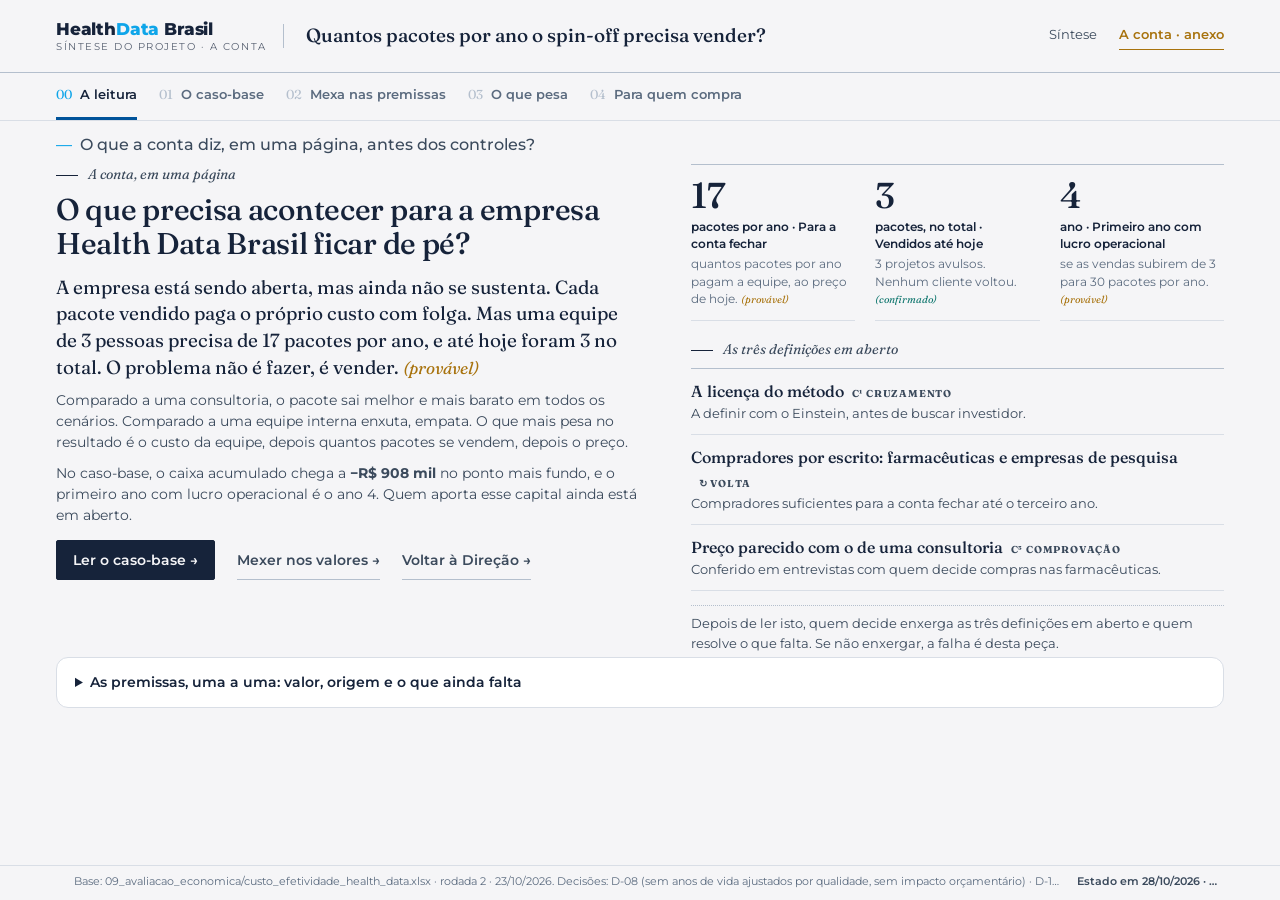
==== caso-economico/index.html @ 6c551632 "Publicação 12: Ajustes de celular Conferência de responsividade depois da publicação 11: em celular," ====
<!doctype html>
<html lang="pt-BR">
<head>
<meta charset="utf-8">
<meta name="viewport" content="width=device-width, initial-scale=1">
<meta name="robots" content="noindex">
<title>Caso Econômico · Health Data Brasil</title>
<meta name="description" content="Passo 3 da síntese do Health Data Brasil: quantos pacotes por ano o spin-off precisa vender? Controles de equipe, volume, preço, licença e taxa recalculam o resultado em 5 anos.">
<link rel="preconnect" href="https://fonts.googleapis.com">
<link rel="preconnect" href="https://fonts.gstatic.com" crossorigin>
<link href="https://fonts.googleapis.com/css2?family=Fraunces:opsz,wght@9..144,400;9..144,500;9..144,600&family=Montserrat:wght@400;500;600;700&display=swap" rel="stylesheet">
<style>
/* Painel do caso econômico do HDB. Identidade do deck do HDB: papel claro, tinta navy, azul, ouro para dinheiro, vermelho de risco.
   Diferente do painel do hernia, este recalcula o modelo em JavaScript (aba 02). As fórmulas espelham a aba Cenarios do livro. */
:root{
  --papel:#f5f5f7; --papel-2:#e9ecf1; --papel-3:#dde6f0; --tinta:#16233a; --azul:#00539a; --brand-dark:#003d73; --ceu:#0ea5e9; --ouro:#a8730e; --ouro-claro:#f6ebcf;
  --risco:#b91c1c; --risco-claro:#f8dedb; --ok:#0f766e; --ok-claro:#d9efec; --ambar:#e0a526; --ambar-claro:#fbf0d5;
  --filete:#d9dee6; --filete-forte:#b4bfcd; --cinza:#5b6b7f; --cinza-escuro:#3b4a5c; --texto:#16233a; --branco:#ffffff;
  --font:"Montserrat","Segoe UI",system-ui,sans-serif; --serif:"Fraunces",Georgia,"Times New Roman",serif;
}
@media (prefers-color-scheme:dark){:root:not([data-theme="light"]){
  --papel:#0F1826; --papel-2:#172338; --papel-3:#1F2E48; --tinta:#DCE8F7; --azul:#6FB1FF; --ouro:#E0B04A; --ouro-claro:#3A3018;
  --risco:#F08A7E; --risco-claro:#3A1F1C; --ok:#7CCFB6; --ok-claro:#1A3330; --ambar:#F0C050; --ambar-claro:#3A3018;
  --filete:#2A3A52; --filete-forte:#3F5572; --cinza:#9DB0C9; --cinza-escuro:#C6D3E3; --texto:#ECF1F8; --branco:#172338; color-scheme:dark}}
:root[data-theme="dark"]{
  --papel:#0F1826; --papel-2:#172338; --papel-3:#1F2E48; --tinta:#DCE8F7; --azul:#6FB1FF; --ouro:#E0B04A; --ouro-claro:#3A3018;
  --risco:#F08A7E; --risco-claro:#3A1F1C; --ok:#7CCFB6; --ok-claro:#1A3330; --ambar:#F0C050; --ambar-claro:#3A3018;
  --filete:#2A3A52; --filete-forte:#3F5572; --cinza:#9DB0C9; --cinza-escuro:#C6D3E3; --texto:#ECF1F8; --branco:#172338; color-scheme:dark}
*{box-sizing:border-box}
body{margin:0;font-family:var(--font);background:var(--papel);color:var(--texto);line-height:1.5;font-size:14px;-webkit-font-smoothing:antialiased}
a{color:var(--azul)}
header{background:var(--papel);color:var(--tinta);border-bottom:1px solid var(--filete-forte)}
.wordmark{display:flex;flex-direction:column;text-decoration:none;color:var(--tinta);flex-shrink:0;line-height:1.1}
.wm-nome{font-weight:800;font-size:17px;letter-spacing:-.01em}
.wm-nome span{color:#0ea5e9}
.wm-sub{font-size:9.5px;letter-spacing:.16em;text-transform:uppercase;opacity:.7;margin-top:3px}
.wrap{max-width:1200px;margin:0 auto;padding:0 16px}
header .wrap{display:flex;align-items:center;gap:16px;min-height:72px;padding-block:12px}
nav.trilha{margin-left:auto;background:none;border:0;display:flex;gap:6px;font-size:12.5px;white-space:nowrap}
.trilha a,.trilha span{padding:4px 0;margin-left:16px;border-bottom:1px solid transparent;color:var(--cinza-escuro);text-decoration:none}
.trilha a:hover{color:var(--tinta);border-bottom-color:var(--filete-forte)}
.trilha span{color:var(--ouro);font-weight:600;border-bottom-color:var(--ouro)}
@media (max-width:640px){nav.trilha{display:none}header .wrap{flex-wrap:wrap;gap:8px 14px;padding-block:10px}header h1{flex:1 1 100%;border-left:0;padding-left:0;font-size:16px}.cv-header{margin-left:auto}}
header h1{font-family:var(--serif);font-size:19px;font-weight:500;margin:0;line-height:1.25;border-left:1px solid var(--filete-forte);padding-left:22px}
.cv-header{flex-shrink:0}.cv-header svg{height:44px;width:auto;display:block}
nav{border-bottom:1px solid var(--filete);background:var(--papel)}
nav .wrap{display:flex;gap:22px;overflow-x:auto}
.aba{background:none;border:0;border-bottom:3px solid transparent;color:var(--cinza);padding:12px 0;cursor:pointer;display:flex;gap:8px;align-items:baseline;white-space:nowrap;font:inherit}
.aba .n{font-family:var(--serif);font-size:13px;color:var(--filete-forte)}
.aba .t{font-size:13px;font-weight:600}
.aba.on{color:var(--tinta);border-bottom-color:var(--azul)}
.aba.on .n{color:var(--ceu)}
.aba:focus-visible{outline:2px solid var(--azul);outline-offset:2px}
main .wrap{padding-block:20px 36px;display:grid;gap:18px}
.vista{display:grid;gap:14px}
.vista[hidden]{display:none}
.pergunta{font-family:var(--font);font-weight:500;font-size:15.5px;color:var(--cinza-escuro);margin:0}
.pergunta::before{content:"—";color:var(--ceu);margin-right:8px}
.aviso{display:none;background:var(--risco-claro);color:var(--risco);border:1px solid var(--risco);border-radius:8px;padding:10px 14px;font-weight:600}
.aviso.on{display:block}
.resultado{background:linear-gradient(120deg,#003d73,#16233a);color:#fff;border-radius:12px;padding:18px 20px;display:grid;grid-template-columns:repeat(3,1fr);gap:16px}
:root[data-theme="dark"] .resultado,:root:not([data-theme="light"]) .resultado{color:#fff}
@media (prefers-color-scheme:dark){:root:not([data-theme="light"]) .resultado{background:#1F2E48}}
@media (max-width:760px){.resultado{grid-template-columns:1fr}}
.resultado .k{font-size:10.5px;letter-spacing:.14em;text-transform:uppercase;opacity:.75}
.resultado .v{font-family:var(--font);font-size:30px;font-weight:800;line-height:1.1;font-variant-numeric:tabular-nums}
.resultado .v.neg{color:#ffb4a8}.resultado .v.pos{color:#7fe0c4}.resultado .v.ouro{color:#f2cb6e}
.resultado .d{font-size:12px;opacity:.85;margin-top:3px}
.faixa{display:grid;grid-template-columns:repeat(auto-fit,minmax(160px,1fr));gap:8px}
.chip{background:var(--branco);border:1px solid var(--filete);border-radius:8px;padding:9px 11px}
.chip .l{font-size:10px;letter-spacing:.12em;text-transform:uppercase;color:var(--cinza);display:flex;flex-direction:column;align-items:flex-start;gap:4px}
.chip .v{font-family:var(--font);font-size:16px;font-weight:700;color:var(--tinta);margin-top:2px;font-variant-numeric:tabular-nums}
.chip .s{font-size:11px;color:var(--cinza)}
.mk{font-size:9.5px;font-weight:700;border-radius:3px;padding:0 5px;letter-spacing:.04em;white-space:nowrap}
.mk.fonte{background:var(--ok-claro);color:var(--ok)}
.mk.dito{background:var(--papel-3);color:var(--tinta)}
.mk.declarado{background:var(--ambar-claro);color:var(--ouro);border:1px dashed var(--ouro)}
.mk.estimativa{background:var(--ouro-claro);color:var(--ouro)}
.mk.aberto{background:var(--papel-3);color:var(--cinza);border:1px dashed var(--filete-forte)}
.bloco{border:1px solid var(--filete);border-radius:12px;background:var(--branco);padding:16px 18px;display:grid;gap:10px;min-width:0;align-content:start}
#g-tornado svg{max-width:760px;display:block}
/* a capa de leitura: a conta em uma página, na gramática de relatório */
.capa{display:grid;grid-template-columns:1.1fr 1fr;gap:28px 48px;align-items:start;padding:8px 0 4px}
.capa h2{font-family:var(--serif);font-size:30px;font-weight:500;line-height:1.15;letter-spacing:-.01em;margin:0 0 12px}
.capa-rot{font-family:var(--serif);font-style:italic;font-size:14px;color:var(--cinza-escuro);margin:0 0 8px}
.capa-rot::before{content:"";display:inline-block;width:22px;height:1px;background:var(--tinta);vertical-align:middle;margin-right:10px}
.capa-resp{font-family:var(--serif);font-size:19px;line-height:1.4;margin:0 0 10px}
.capa-txt{font-size:14px;color:var(--cinza-escuro);max-width:66ch;margin:0 0 10px}
.proc{font-family:var(--serif);font-size:.9em;color:var(--cinza)}.proc-confirmado{color:var(--ok)}.proc-provavel{color:var(--ouro)}.proc-aberto{color:var(--risco)}
.capa-links{display:flex;gap:22px;align-items:center;flex-wrap:wrap;margin-top:14px}
.btn-capa{font:inherit;font-weight:600;font-size:13.5px;background:var(--tinta);color:var(--papel);border:1px solid var(--tinta);border-radius:2px;padding:9px 16px;cursor:pointer;text-decoration:none}
.btn-capa.linha{background:none;color:var(--cinza-escuro);border:0;border-bottom:1px solid var(--filete-forte);border-radius:0;padding:9px 0}
.btn-capa.linha:hover{color:var(--tinta);border-bottom-color:var(--tinta)}
.capa-nums{display:grid;grid-template-columns:repeat(3,1fr);gap:0 20px;border-top:1px solid var(--filete-forte);margin-bottom:18px}
.capa-num{padding:12px 0;border-bottom:1px solid var(--filete)}
.capa-num b{display:block;font-family:var(--serif);font-size:36px;font-weight:500;line-height:1}
.capa-num span{display:block;font-size:11.5px;font-weight:600;margin-top:6px}
.capa-num small{display:block;font-size:11.5px;color:var(--cinza);margin-top:3px}
.capa-cond{list-style:none;margin:0 0 14px;padding:0;border-top:1px solid var(--filete-forte)}
.capa-cond li{padding:10px 0;border-bottom:1px solid var(--filete)}
.capa-cond b{display:block;font-family:var(--serif);font-size:16px;font-weight:500}
.capa-cond span{font-size:13px;color:var(--cinza-escuro)}
.capa-teste{font-size:13px;color:var(--cinza-escuro);border-top:1px dotted var(--filete-forte);padding-top:8px;margin:0}
.capa .cv-tags{display:inline-flex;gap:8px;margin:0 0 0 8px;vertical-align:middle}
.capa .cv-tags span.cv-tag{background:none;border:0;padding:0;font-size:10px}
@media (max-width:760px){.capa{grid-template-columns:1fr}.capa-nums{grid-template-columns:1fr}}
/* uma tela só (desktop): o conteúdo de cada aba escala até caber na altura da janela, como a entrada e a Sistemática */
.ajusta{transform-origin:top left}
body.tela{overflow:hidden}
body.tela main{overflow:auto;scrollbar-width:thin}
body.tela main .wrap{padding-block:12px 10px}
body.tela footer{padding:6px 0 8px;font-size:11px;line-height:1.3}
body.tela footer .wrap{display:flex;gap:18px;align-items:center}
body.tela footer .wrap>*{white-space:nowrap;overflow:hidden;text-overflow:ellipsis;min-width:0;margin:0}
body.tela footer .wrap>:first-child{flex:1}
body.tela #v-base{grid-template-columns:minmax(300px,1fr) 1.7fr;align-items:start}
body.tela #v-base .resultado{grid-template-columns:1fr;gap:10px;padding:14px 16px}
body.tela #v-base .faixa{grid-template-columns:1fr 1fr}
body.tela #v-base .duo{grid-column:2;grid-row:1 / span 2}
body.tela #v-pesa>div{grid-template-columns:1.1fr 1fr;align-items:start}
body.tela #v-mexa{grid-template-columns:minmax(260px,1fr) 1.6fr;align-items:start}
body.tela #v-mexa .presets{grid-column:1 / -1}
body.tela #v-mexa .controles{grid-row:2 / span 2}
.bloco h3{font-size:11px;letter-spacing:.14em;text-transform:uppercase;color:var(--cinza);margin:0;font-weight:700}
.bloco h4{font-family:var(--font);font-size:15.5px;margin:0;font-weight:700;color:var(--tinta)}
.bloco p{margin:0;font-size:13px;max-width:72ch}
.duo{display:grid;grid-template-columns:1.1fr 1fr;gap:14px}
@media (max-width:860px){.duo{grid-template-columns:1fr}}
svg text{font-family:var(--font)}
table{border-collapse:collapse;width:100%;font-size:12.5px}
th,td{text-align:left;padding:6px 6px;border-bottom:1px solid var(--filete);vertical-align:top}
td:first-child,th:first-child{white-space:nowrap}
th{font-size:10.5px;letter-spacing:.1em;text-transform:uppercase;color:var(--cinza);font-weight:600}
td.n,th.n{text-align:right;font-variant-numeric:tabular-nums;white-space:nowrap}
tr.forte td{font-weight:600;color:var(--tinta)}
td.neg{color:var(--risco)}td.pos{color:var(--ok)}
.tab-wrap{overflow-x:auto}
/* controles */
.controles{display:grid;grid-template-columns:repeat(auto-fit,minmax(250px,1fr));gap:12px}
.ctl{background:var(--branco);border:1px solid var(--filete);border-radius:10px;padding:10px 12px;display:grid;gap:4px}
.ctl label{font-size:12px;font-weight:600;color:var(--tinta);display:flex;justify-content:space-between;gap:8px}
.ctl label output{font-family:var(--font);font-size:14px;font-weight:700;color:var(--ouro);font-variant-numeric:tabular-nums}
.ctl input[type=range]{width:100%;accent-color:var(--azul)}
.ctl .s{font-size:11px;color:var(--cinza)}
.presets{display:flex;gap:8px;flex-wrap:wrap}
.preset{font:inherit;font-size:12.5px;font-weight:600;border:1px solid var(--filete-forte);background:var(--branco);color:var(--tinta);border-radius:20px;padding:6px 12px;cursor:pointer}
.preset:hover{border-color:var(--azul);color:var(--azul)}
.leit{font-size:12px;color:var(--cinza-escuro)}
details.gaveta{border:1px solid var(--filete);border-radius:12px;background:var(--branco);padding:0 18px}
details.gaveta summary{cursor:pointer;padding:14px 0;font-weight:600;color:var(--tinta);font-size:14px}
details.gaveta .tab-wrap{padding-bottom:14px}
footer{border-top:1px solid var(--filete);color:var(--cinza);font-size:12px;padding:18px 0 30px}
.elo-final{margin:0 0 12px;font-size:15px;font-weight:600}
.elo-final a{color:var(--azul);text-decoration:none}
.elo-final a:hover{text-decoration:underline}
.elo-final span{color:var(--filete-forte);margin:0 6px}
.carimbo{margin-top:8px;font-weight:600;color:var(--cinza-escuro)}
.tornado-bar{fill:var(--ouro)}.tornado-bar.lo{fill:var(--risco)}
</style>
</head>
<body>
<header><div class="wrap">
  <a class="wordmark" href="../"><span class="wm-nome">Health<span>Data</span> Brasil</span><span class="wm-sub">Síntese do projeto · A conta</span></a>
  <div>
    <h1>Quantos pacotes por ano o spin-off precisa vender?</h1>
  </div>
  <nav class="trilha" aria-label="a síntese e o anexo"><a href="../?vista=direcao">Síntese</a><span>A conta · anexo</span></nav>
</div></header>

<nav><div class="wrap" id="abas" role="tablist"></div></nav>

<main><div class="wrap">
  <p class="pergunta" id="pergunta"></p>
  <div class="aviso" id="aviso"></div>

  <section class="vista" id="v-leitura" role="tabpanel" hidden>
    <div class="capa" id="capa"></div>
  </section>

  <section class="vista" id="v-base" role="tabpanel">
    <div class="resultado" id="res-base"></div>
    <div class="faixa" id="chips-base"></div>
    <div class="duo">
      <div class="bloco">
        <h3>Caixa acumulado, ano a ano</h3>
        <h4 id="h-caixa"></h4>
        <div id="g-caixa"></div>
        <p class="leit">Barras abaixo de zero são caixa que alguém precisa aportar. O ponto mais fundo é a necessidade de capital.</p>
      </div>
      <div class="bloco">
        <h3>Projeção em 5 anos (caso-base)</h3>
        <div class="tab-wrap" id="t-proj"></div>
        <p class="leit">Imposto de 34% só sobre lucro operacional positivo, sem compensar prejuízo de anos anteriores: leitura conservadora. Sem investimento no caso-base, não há amortização.</p>
      </div>
    </div>
  </section>

  <section class="vista" id="v-mexa" role="tabpanel" hidden>
    <div class="presets" id="presets"></div>
    <div class="controles" id="controles"></div>
    <div class="resultado" id="res-mexa"></div>
    <div class="duo">
      <div class="bloco">
        <h3>Caixa acumulado com as suas premissas</h3>
        <h4 id="h-caixa2"></h4>
        <div id="g-caixa2"></div>
      </div>
      <div class="bloco">
        <h3>Volumes e resultado por ano</h3>
        <div class="tab-wrap" id="t-mexa"></div>
        <p class="leit" id="leit-mexa"></p>
      </div>
    </div>
  </section>

  <section class="vista" id="v-pesa" role="tabpanel" hidden>
    <div style="display:grid;gap:14px">
      <div class="bloco">
        <h3>O que mais mexe no resultado</h3>
        <h4>Amplitude do resultado em 5 anos ao variar cada premissa</h4>
        <div id="g-tornado"></div>
        <p class="leit">A taxa de desconto mexe pouco e ao contrário do esperado: com o fluxo quase todo negativo, uma taxa maior desconta mais os prejuízos.</p>
      </div>
      <div class="bloco">
        <h3>Os 14 cenários da planilha</h3>
        <div class="tab-wrap" id="t-cen"></div>
      </div>
    </div>
  </section>

  <section class="vista" id="v-compra" role="tabpanel" hidden>
    <div class="bloco">
      <h3>Para quem compra: o pacote contra as alternativas</h3>
      <h4>Semanas poupadas e custo a mais (ou a menos) para o comprador</h4>
      <div class="tab-wrap" id="t-coorte"></div>
      <p class="leit"><a href="../?vista=jornadas">O que o cliente vive, etapa por etapa →</a></p>
      <p class="leit">"Dominante" = custa igual ou menos e é mais rápido. O preço-teto é quanto o pacote pode custar deixando 30% ou 50% da economia com o comprador (regra prática de captura de valor). Os custos das alternativas são estimativas; o tempo da plataforma foi dito pelos fundadores e mede a geração da coorte, não a entrega.</p>
    </div>
  </section>

  <details class="gaveta">
    <summary>As premissas, uma a uma: valor, origem e o que ainda falta</summary>
    <div class="tab-wrap" id="t-prem"></div>
  </details>
</div></main>

<footer><div class="wrap"><p class="elo-final"><a href="../?vista=direcao">← Voltar à Direção: o que a instituição precisa decidir</a> <span>·</span> <a href="../">↑ voltar à convergência</a></p><div id="rodape"></div><div id="carimbo" class="carimbo"></div></div></footer>

<script src="../js/data.js"></script>
<script src="../js/convergencia.js"></script>
<script id="caso-json" type="application/json">/*CASO_JSON*/{"rodada": 2, "atualizado": "2026-10-23", "fonte": "09_avaliacao_economica/custo_efetividade_health_data.xlsx", "decisoes": ["D-08 (sem QALY, sem impacto orçamentário)", "D-12 (spin-off)", "D-13 (premissas declaradas)"], "caso_base": {"volumes": [3, 6, 12, 20, 30], "preco": 35000, "custo_variavel": 4500, "equipe": 504000, "infra": 12000, "custo_fixo": 516000, "investimento": 0, "royalty": 0, "taxa": 0.25, "selic": 0.14, "impostos": 0.34, "preco_piso": 20000, "preco_teto": 50000, "pacotes_vendidos": 3, "fte_extra": 168000, "mrr_go": 150000}, "projecao": {"volume": [3, 6, 12, 20, 30], "preco": [35000, 35000, 35000, 35000, 35000], "receita": [105000, 210000, 420000, 700000, 1050000], "royalty": [0, 0, 0, 0, 0], "custo_variavel": [13500, 27000, 54000, 90000, 135000], "margem_bruta": [91500, 183000, 366000, 610000, 915000], "custo_fixo": [516000, 516000, 516000, 516000, 516000], "ebitda": [-424500, -333000, -150000, 94000, 399000], "amortizacao": [0, 0, 0, 0, 0], "ebit": [-424500, -333000, -150000, 94000, 399000], "impostos": [0, 0, 0, 31960, 135660], "lucro_liquido": [-424500, -333000, -150000, 62040, 263340], "fluxo": [-424500, -333000, -150000, 62040, 263340], "acumulado": [-424500, -757500, -907500, -845460, -582120], "investimento": 0, "vpl": -517817.16, "tir": "sem TIR positiva (soma dos fluxos negativa em 5 anos)", "payback": "> 5 anos", "ano_primeiro_lucro": 4, "caixa_minimo": -907500, "veredito": "INVIAVEL"}, "cenarios": [{"nome": "Caso-base (D-13)", "mult_volume": 1, "preco": 35000, "custo_variavel": 4500, "custo_fixo": 516000, "royalty": 0, "taxa": 0.25, "fluxo": [-424500, -333000, -150000, 62040, 263340], "vpl": -517817.16, "delta": 0}, {"nome": "Volume -50%", "mult_volume": 0.5, "preco": 35000, "custo_variavel": 4500, "custo_fixo": 516000, "royalty": 0, "taxa": 0.25, "fluxo": [-470250, -424500, -333000, -211000, -58500], "vpl": -923970.88, "delta": -406153.72}, {"nome": "Volume +50%", "mult_volume": 1.5, "preco": 35000, "custo_variavel": 4500, "custo_fixo": 516000, "royalty": 0, "taxa": 0.25, "fluxo": [-378750, -241500, 21780, 263340, 565290], "vpl": -153310.35, "delta": 364506.82}, {"nome": "Preco piso (P01)", "mult_volume": 1, "preco": 20000, "custo_variavel": 4500, "custo_fixo": 516000, "royalty": 0, "taxa": 0.25, "fluxo": [-469500, -423000, -330000, -206000, -51000], "vpl": -916369.28, "delta": -398552.12}, {"nome": "Preco teto (P02)", "mult_volume": 1, "preco": 50000, "custo_variavel": 4500, "custo_fixo": 516000, "royalty": 0, "taxa": 0.25, "fluxo": [-379500, -243000, 19800, 260040, 560340], "vpl": -158857.8, "delta": 358959.36}, {"nome": "Custo por pacote x2", "mult_volume": 1, "preco": 35000, "custo_variavel": 9000, "custo_fixo": 516000, "royalty": 0, "taxa": 0.25, "fluxo": [-438000, -360000, -204000, 2640, 174240], "vpl": -627071.69, "delta": -109254.53}, {"nome": "+1 FTE comercial (P32)", "mult_volume": 1, "preco": 35000, "custo_variavel": 4500, "custo_fixo": 684000, "royalty": 0, "taxa": 0.25, "fluxo": [-592500, -501000, -318000, -74000, 152460], "vpl": -937808.31, "delta": -419991.14}, {"nome": "Equipe 2 FTE (fundador sai)", "mult_volume": 1, "preco": 35000, "custo_variavel": 4500, "custo_fixo": 348000, "royalty": 0, "taxa": 0.25, "fluxo": [-256500, -165000, 11880, 172920, 374220], "vpl": -111265.0, "delta": 406552.17}, {"nome": "Royalty Einstein 5%", "mult_volume": 1, "preco": 35000, "custo_variavel": 4500, "custo_fixo": 516000, "royalty": 0.05, "taxa": 0.25, "fluxo": [-429750, -343500, -171000, 38940, 228690], "vpl": -560305.04, "delta": -42487.87}, {"nome": "Royalty Einstein 10%", "mult_volume": 1, "preco": 35000, "custo_variavel": 4500, "custo_fixo": 516000, "royalty": 0.1, "taxa": 0.25, "fluxo": [-435000, -354000, -192000, 15840, 194040], "vpl": -602792.91, "delta": -84975.74}, {"nome": "Taxa = Selic (P19)", "mult_volume": 1, "preco": 35000, "custo_variavel": 4500, "custo_fixo": 516000, "royalty": 0, "taxa": 0.1425, "fluxo": [-424500, -333000, -150000, 62040, 263340], "vpl": -555555.82, "delta": -37738.65}, {"nome": "Taxa 35%", "mult_volume": 1, "preco": 35000, "custo_variavel": 4500, "custo_fixo": 516000, "royalty": 0, "taxa": 0.35, "fluxo": [-424500, -333000, -150000, 62040, 263340], "vpl": -480720.16, "delta": 37097.0}, {"nome": "Combinado pessimista", "mult_volume": 0.5, "preco": 20000, "custo_variavel": 4500, "custo_fixo": 684000, "royalty": 0.05, "taxa": 0.25, "fluxo": [-662250, -640500, -597000, -539000, -466500], "vpl": -1619021.12, "delta": -1101203.96}, {"nome": "Combinado otimista", "mult_volume": 1.5, "preco": 50000, "custo_variavel": 4500, "custo_fixo": 516000, "royalty": 0, "taxa": 0.25, "fluxo": [-311250, -106500, 199980, 560340, 1010790], "vpl": 345960.69, "delta": 863777.86}], "tornado": [{"premissa": "Volume (P17, P27-P30)", "variacao": "-50% / +50%", "vpl_baixo": -923970.88, "vpl_alto": -153310.35, "amplitude": 770660.53, "rank": 2}, {"premissa": "Preco do pacote (P26)", "variacao": "R$20 mil / R$50 mil", "vpl_baixo": -916369.28, "vpl_alto": -158857.8, "amplitude": 757511.48, "rank": 3}, {"premissa": "Custo por pacote (P10)", "variacao": "x2 / base", "vpl_baixo": -627071.69, "vpl_alto": -517817.16, "amplitude": 109254.53, "rank": 4}, {"premissa": "Equipe (P13)", "variacao": "+1 FTE / 2 FTE", "vpl_baixo": -937808.31, "vpl_alto": -111265.0, "amplitude": 826543.31, "rank": 1}, {"premissa": "Royalty Einstein (P31)", "variacao": "10% / 0%", "vpl_baixo": -602792.91, "vpl_alto": -517817.16, "amplitude": 84975.74, "rank": 5}, {"premissa": "Taxa de desconto (P20)", "variacao": "35% / Selic", "vpl_baixo": -480720.16, "vpl_alto": -555555.82, "amplitude": 74835.66, "rank": 6}], "limiar": {"precos": [20000, 35000, 50000], "custo_fixo": [{"nivel": 250000, "pacotes": [17, 9, 6]}, {"nivel": 500000, "pacotes": [33, 17, 11]}, {"nivel": 1000000, "pacotes": [65, 33, 22]}, {"nivel": 2000000, "pacotes": [130, 66, 44]}, {"nivel": 516000, "pacotes": [34, 17, 12]}], "mrr_go": [90, 52, 36], "taxas": [0.1425, 0.25, 0.35], "investimento": [{"nivel": 2000000, "pacotes": [20, 25, 30]}, {"nivel": 3000000, "pacotes": [29, 37, 45]}, {"nivel": 4000000, "pacotes": [39, 49, 60]}]}, "custo_por_coorte": [{"comparador": "Equipe interna - piso", "custo": 20000, "semanas": 2, "semanas_poupadas": 1.99, "incr_piso": 0, "rcei_piso": 0, "resultado_piso": "DOMINANTE (custa igual ou menos e e mais rapido)", "incr_teto": 30000, "rcei_teto": 15062.76, "resultado_teto": "TRADE-OFF: 15.063 R$ por semana poupada", "preco_teto_30": 14000, "preco_teto_50": 10000}, {"comparador": "Equipe interna - teto", "custo": 120000, "semanas": 8, "semanas_poupadas": 7.99, "incr_piso": -100000, "rcei_piso": -12513.03, "resultado_piso": "DOMINANTE (custa igual ou menos e e mais rapido)", "incr_teto": -70000, "rcei_teto": -8759.12, "resultado_teto": "DOMINANTE (custa igual ou menos e e mais rapido)", "preco_teto_30": 84000, "preco_teto_50": 60000}, {"comparador": "Consultoria - piso", "custo": 50000, "semanas": 2, "semanas_poupadas": 1.99, "incr_piso": -30000, "rcei_piso": -15062.76, "resultado_piso": "DOMINANTE (custa igual ou menos e e mais rapido)", "incr_teto": 0, "rcei_teto": 0, "resultado_teto": "DOMINANTE (custa igual ou menos e e mais rapido)", "preco_teto_30": 35000, "preco_teto_50": 25000}, {"comparador": "Consultoria - teto", "custo": 500000, "semanas": 8, "semanas_poupadas": 7.99, "incr_piso": -480000, "rcei_piso": -60062.57, "resultado_piso": "DOMINANTE (custa igual ou menos e e mais rapido)", "incr_teto": -450000, "rcei_teto": -56308.65, "resultado_teto": "DOMINANTE (custa igual ou menos e e mais rapido)", "preco_teto_30": 350000, "preco_teto_50": 250000}], "premissas": [{"id": "P01", "premissa": "Preco do pacote de analise HDB - piso", "valor": 20000, "unidade": "R$/pacote", "status_marcador": "🗣️", "status": "hipótese", "camada": "A", "fonte": "06_modelo_negocio/REVENUE STREAMS 💰.md (Berg, 17/09)", "derivacao": "faixa dos 3 contratos pontuais; contratos nao vistos em documento", "lacuna": "L-01"}, {"id": "P02", "premissa": "Preco do pacote de analise HDB - teto", "valor": 50000, "unidade": "R$/pacote", "status_marcador": "🗣️", "status": "hipótese", "camada": "A", "fonte": "idem", "derivacao": "idem", "lacuna": "L-01"}, {"id": "P03", "premissa": "Tempo de geracao da coorte pelo HDB, com linkage", "valor": 20, "unidade": "minutos", "status_marcador": "🗣️", "status": "hipótese", "camada": "B", "fonte": "01_evidencias/ficha_diagnostico_fase1.md l. 64", "derivacao": "maquina local de 32 GB; e a geracao da coorte, nao a entrega do pacote", "lacuna": "L-07"}, {"id": "P04", "premissa": "Tempo de montagem manual da base - piso", "valor": 2, "unidade": "semanas", "status_marcador": "⚠️", "status": "hipótese", "camada": "A", "fonte": "02_analise_biodesign/solucao_existente.md l. 217", "derivacao": "'sem referencia padronizada'; saida de IA", "lacuna": "L-03"}, {"id": "P05", "premissa": "Tempo de montagem manual da base - teto", "valor": 8, "unidade": "semanas", "status_marcador": "⚠️", "status": "hipótese", "camada": "A", "fonte": "idem", "derivacao": "idem", "lacuna": "L-03"}, {"id": "P06", "premissa": "Custo de equipe interna por projeto - piso", "valor": 20000, "unidade": "R$/projeto", "status_marcador": "⚠️", "status": "hipótese", "camada": "A", "fonte": "solucao_existente.md l. 234", "derivacao": "2-8 semanas x 1-3 analistas x R$8-20 mil/mes; saida de IA", "lacuna": "L-03"}, {"id": "P07", "premissa": "Custo de equipe interna por projeto - teto", "valor": 120000, "unidade": "R$/projeto", "status_marcador": "⚠️", "status": "hipótese", "camada": "A", "fonte": "idem", "derivacao": "idem", "lacuna": "L-03"}, {"id": "P08", "premissa": "Custo de consultoria externa por projeto - piso", "valor": 50000, "unidade": "R$/projeto", "status_marcador": "⚠️", "status": "hipótese", "camada": "A", "fonte": "solucao_existente.md l. 235", "derivacao": "saida de IA", "lacuna": "L-03"}, {"id": "P09", "premissa": "Custo de consultoria externa por projeto - teto", "valor": 500000, "unidade": "R$/projeto", "status_marcador": "⚠️", "status": "hipótese", "camada": "A", "fonte": "idem", "derivacao": "'500 mil+'; o teto real e maior", "lacuna": "L-03"}, {"id": "P10", "premissa": "Custo variavel de entrega por pacote (HDB)", "valor": 4500, "unidade": "R$/pacote", "status_marcador": "⚠️ declarado (D-13)", "status": "declarada", "camada": "A", "fonte": "solucao_existente.md l. 234 (faixa salarial de analista)", "derivacao": "40 h de analista a R$87,50/h (meio da faixa R$8-20 mil/mes / 160 h) = R$3.500 + 8 h de revisao clinica a R$125/h (topo da faixa) = R$1.000; infra marginal ~0 (processamento local). Hora medica real provavelmente maior", "lacuna": "L-02: quantas horas de analista e de revisao clinica cada pacote consome?"}, {"id": "P11", "premissa": "Custo variavel usado na analise de limiar", "valor": 4500, "unidade": "R$/pacote", "status_marcador": "⚠️ declarado (D-13)", "status": "declarada", "camada": "A", "fonte": 0, "derivacao": "na rodada 1 era zero declarado (limite inferior); agora usa P10", "lacuna": "L-02"}, {"id": "P12", "premissa": "Custo operacional atual (infra local)", "valor": 12000, "unidade": "R$/ano", "status_marcador": "🗣️", "status": "hipótese", "camada": "B", "fonte": "06_modelo_negocio/COST STRUCTURE 🏷️.md (Joao, 17/09)", "derivacao": "~R$1.000/mes x 12; nuvem bloqueada de proposito", "lacuna": "L-05"}, {"id": "P13", "premissa": "Custo anual de equipe do spin-off", "valor": 504000, "unidade": "R$/ano", "status_marcador": "⚠️ declarado (D-13)", "status": "declarada", "camada": "A", "fonte": "solucao_existente.md l. 234 (faixa salarial)", "derivacao": "3 FTE (os 3 fundadores) x R$14.000/mes (meio da faixa R$8-20 mil) x 12; pro-labore, sem encargos CLT; nao inclui comercial nem juridico (ver P32); se um fundador sair do pais, FTE cai", "lacuna": "L-04: qual a dedicacao e a remuneracao de cada fundador?"}, {"id": "P14", "premissa": "Investimento ja feito no app", "valor": null, "unidade": "R$", "status_marcador": "⚪", "status": "aberta", "camada": "B", "fonte": "-", "derivacao": "custo afundado: nao entra no fluxo de caixa", "lacuna": "L-05"}, {"id": "P15", "premissa": "Investimento para abrir self-service e nuvem", "valor": 0, "unidade": "R$", "status_marcador": "⚠️ zero declarado (D-13)", "status": "declarada", "camada": "A", "fonte": "06_modelo_negocio/COST STRUCTURE 🏷️.md", "derivacao": "no horizonte de 5 anos o spin-off mantem o modelo de pacote e a nuvem bloqueada; abrir self-service vira decisao futura, com caso proprio", "lacuna": "L-05"}, {"id": "P16", "premissa": "Pacotes vendidos ate hoje", "valor": 3, "unidade": "pacotes (total)", "status_marcador": "🗣️", "status": "hipótese", "camada": "B", "fonte": "REVENUE STREAMS 💰.md", "derivacao": "periodo dos 3 contratos nao informado", "lacuna": "L-09"}, {"id": "P17", "premissa": "Volume de pacotes - ano 1", "valor": 3, "unidade": "pacotes/ano", "status_marcador": "⚠️ declarado (D-13)", "status": "declarada", "camada": "A", "fonte": "P16", "derivacao": "mantem o ritmo dos 3 contratos, supondo que ocorreram em ~1 ano (periodo ⚪)", "lacuna": "L-09: quantos pacotes/ano sao realistas nos anos 1 a 3?"}, {"id": "P18", "premissa": "Preco recorrente (assinatura)", "valor": null, "unidade": "R$/ano", "status_marcador": "⚪", "status": "aberta", "camada": "B", "fonte": "-", "derivacao": "fora do caso-base: o spin-off vende por pacote (P26)", "lacuna": "L-01"}, {"id": "P19", "premissa": "Selic meta", "valor": 0.14, "unidade": "a.a.", "status_marcador": "⚠️", "status": "hipótese", "camada": "B", "fonte": "imprensa (Renova Invest, O Povo, 2026); confirmar no BCB", "derivacao": "componente livre de risco da taxa de desconto", "lacuna": "-"}, {"id": "P20", "premissa": "Taxa de desconto, caso-base", "valor": 0.25, "unidade": "a.a.", "status_marcador": "⚠️ declarado (D-13)", "status": "declarada", "camada": "B", "fonte": "P19 + premio de risco", "derivacao": "Selic 14,25% + 10,75 p.p. de premio para empresa sem receita recorrente, arredondado a 25%. Sem fonte para o premio; 14,25% e 35% em Cenarios", "lacuna": "-"}, {"id": "P21", "premissa": "Aliquota de impostos sobre o lucro", "valor": 0.34, "unidade": null, "status_marcador": "✅", "status": "fechada", "camada": "B", "fonte": "custo_efetividade/Method/biodesign_projecao_financeira_methodology.md §3.1", "derivacao": "IRPJ 15% + adicional 10% + CSLL 9%; sem compensacao de prejuizo (conservador); Simples nao avaliado", "lacuna": "-"}, {"id": "P22", "premissa": "Criterio 'Go' de receita recorrente (MRR)", "valor": 150000, "unidade": "R$/mes", "status_marcador": "⚠️", "status": "hipótese", "camada": "B", "fonte": "solucao_existente.md l. 602", "derivacao": "saida de IA; junto com 5+ clientes e NPS > 50", "lacuna": "-"}, {"id": "P23", "premissa": "Investimento de referencia para MVP - piso", "valor": 2000000, "unidade": "R$", "status_marcador": "⚠️", "status": "hipótese", "camada": "B", "fonte": "solucao_existente.md l. 559", "derivacao": "saida de IA; o HDB ja tem app; so nivel de teste", "lacuna": "L-05"}, {"id": "P24", "premissa": "Investimento de referencia para MVP - teto", "valor": 4000000, "unidade": "R$", "status_marcador": "⚠️", "status": "hipótese", "camada": "B", "fonte": "idem", "derivacao": "idem", "lacuna": "L-05"}, {"id": "P25", "premissa": "Tracao minima para 'Go'", "valor": 1, "unidade": "cliente pagante ou LOI", "status_marcador": "🔵", "status": "fechada", "camada": "B", "fonte": "Roteiro Sprint 20 Dias, atividade 3.3", "derivacao": null, "lacuna": "-"}, {"id": "P26", "premissa": "Preco do pacote, caso-base da projecao", "valor": 35000, "unidade": "R$/pacote", "status_marcador": "⚠️ declarado (D-13)", "status": "declarada", "camada": "A", "fonte": "P01-P02 e Custo_Por_Coorte!L8", "derivacao": "meio da faixa dos 3 contratos; coincide com o preco-teto contra a consultoria-piso deixando 30% da economia ao comprador", "lacuna": "L-01"}, {"id": "P27", "premissa": "Volume de pacotes - ano 2", "valor": 6, "unidade": "pacotes/ano", "status_marcador": "⚠️ declarado (D-13)", "status": "declarada", "camada": "A", "fonte": "-", "derivacao": "dobra o ano 1", "lacuna": "L-09"}, {"id": "P28", "premissa": "Volume de pacotes - ano 3", "valor": 12, "unidade": "pacotes/ano", "status_marcador": "⚠️ declarado (D-13)", "status": "declarada", "camada": "A", "fonte": "-", "derivacao": "dobra o ano 2", "lacuna": "L-09"}, {"id": "P29", "premissa": "Volume de pacotes - ano 4", "valor": 20, "unidade": "pacotes/ano", "status_marcador": "⚠️ declarado (D-13)", "status": "declarada", "camada": "A", "fonte": "-", "derivacao": "+67%", "lacuna": "L-09"}, {"id": "P30", "premissa": "Volume de pacotes - ano 5", "valor": 30, "unidade": "pacotes/ano", "status_marcador": "⚠️ declarado (D-13)", "status": "declarada", "camada": "A", "fonte": "need_mercado_20261023 §2.1", "derivacao": "+50%; receita do ano 5 (R$1,05 mi) fica abaixo de ~0,5% do proxy de mercado Brasil (USD 40-80 mi/ano, a R$5/USD ilustrativo)", "lacuna": "L-09, L-16"}, {"id": "P31", "premissa": "Royalty / licenca ao Einstein (% da receita)", "valor": 0, "unidade": "%", "status_marcador": "⚠️ zero declarado (D-13)", "status": "declarada", "camada": "A", "fonte": "-", "derivacao": "licenca do IP ainda nao negociada; 5% e 10% em Cenarios", "lacuna": "L-06, L-10"}, {"id": "P32", "premissa": "Custo de 1 FTE comercial adicional", "valor": 168000, "unidade": "R$/ano", "status_marcador": "⚠️ derivado", "status": "declarada", "camada": "B", "fonte": "solucao_existente.md l. 234", "derivacao": "1 x R$14.000/mes x 12; so entra em Cenarios", "lacuna": "L-04"}], "versao": {"numero": 12, "data": "2026-10-28", "titulo": "Ajustes de celular"}}/*FIM_CASO_JSON*/</script>
<script>
(function () {
  "use strict";
  var C = JSON.parse(document.getElementById("caso-json").textContent.replace("/*CASO_JSON*/", "").replace("/*FIM_CASO_JSON*/", ""));
  /* o checkpoint da convergência (24/10/2026): na conta acendem C3, a comprovação que se paga, e a volta, o volume que falta */
  if (window.HDBC) { var cvh = document.getElementById("cv-header"); if (cvh) { HDBC.desenha(cvh, { lit: ["C3", "volta"], escuro: false }); cvh.setAttribute("title", "Na conta: " + HDBC.nomes(["C3", "volta"])); } }
  if (!C.caso_base) { document.getElementById("aviso").textContent = "Painel sem dados: rode exporta_caso_economico.py."; document.getElementById("aviso").classList.add("on"); return; }
  var B = C.caso_base, PJ = C.projecao;
  var ANOS = [1, 2, 3, 4, 5];

  /* ---------- formatação ---------- */
  function brl(x, mil) {
    if (x === null || x === undefined || isNaN(x)) return "—";
    if (mil) { var k = Math.round(Math.abs(x) / 1000); return (x < 0 && k > 0 ? "−" : "") + "R$ " + k.toLocaleString("pt-BR") + " mil"; }
    return (x < 0 ? "−" : "") + "R$ " + Math.abs(Math.round(x)).toLocaleString("pt-BR");
  }
  function pct(x) { return (x * 100).toLocaleString("pt-BR", { maximumFractionDigits: 2 }) + "%"; }
  function num(x) { return x.toLocaleString("pt-BR", { maximumFractionDigits: 1 }); }
  /* nomes da planilha usam siglas; na tela, por extenso */
  function semSigla(s) {
    return String(s).replace(/\+1 FTE comercial/i, "+1 pessoa comercial em tempo integral").replace(/Equipe 2 FTE/i, "Equipe de 2 pessoas").replace(/\b1 FTE\b/g, "1 pessoa em tempo integral").replace(/\b(\d+) FTEs?\b/g, "$1 pessoas em tempo integral").replace(/\bFTEs?\b/g, "equipe em tempo integral")
      .replace(/Royalty Einstein/gi, "Licença ao Einstein").replace(/\bLOI\b/g, "carta de intenção").replace(/\bMRR\b/g, "receita mensal recorrente").replace(/\bCROs?\b/g, "empresas de pesquisa clínica").replace(/\bHEOR\b/g, "economia da saúde").replace(/\bIP\b/g, "propriedade intelectual").replace(/\blinkage\b/gi, "cruzamento de bases").replace(/\bQALY\b/g, "anos de vida ajustados por qualidade");
  }
  function esc(s) { return String(s === null || s === undefined ? "" : s).replace(/[&<>"']/g, function (c) { return { "&": "&amp;", "<": "&lt;", ">": "&gt;", '"': "&quot;", "'": "&#39;" }[c]; }); }
  var MK = { fechada: ["fonte", "fonte"], declarada: ["declarado", "valor declarado"], "hipótese": ["estimativa", "estimativa"], aberta: ["aberto", "em aberto"] };
  function marca(st, dito) {
    if (dito) return "<span class='mk dito'>dito pelos fundadores</span>";
    var m = MK[st] || MK["hipótese"];
    return "<span class='mk " + m[0] + "'>" + m[1] + "</span>";
  }
  var PREM = {}; C.premissas.forEach(function (p) { PREM[p.id] = p; });
  function marcaP(id) { var p = PREM[id]; return marca(p.status, String(p.status_marcador).indexOf("🗣") === 0); }

  /* ---------- o modelo: espelha a aba Cenarios do livro ---------- */
  function modelo(p) {
    var inv = p.investimento || 0, fixo = p.equipe + p.infra, saida = { anos: [], acumulado: [] };
    var acum = -inv, vpl = -inv, primeiroLucro = null, payback = null;
    ANOS.forEach(function (y, i) {
      var vol = B.volumes[i] * p.mult_volume; /* sem arredondar, como a aba Cenarios */
      var receita = vol * p.preco;
      var lair = vol * (p.preco * (1 - p.royalty) - p.custo_variavel) - fixo - inv / 5;
      var imposto = lair > 0 ? lair * B.impostos : 0;
      var ll = lair - imposto;
      var fluxo = ll + inv / 5;
      acum += fluxo; vpl += fluxo / Math.pow(1 + p.taxa, y);
      if (primeiroLucro === null && lair > 0) primeiroLucro = y;
      if (payback === null && acum >= 0) payback = y;
      saida.anos.push({ ano: y, vol: vol, receita: receita, lair: lair, imposto: imposto, ll: ll, fluxo: fluxo, acum: acum });
      saida.acumulado.push(acum);
    });
    saida.vpl = vpl; saida.caixa_minimo = Math.min.apply(null, [-inv].concat(saida.acumulado));
    saida.primeiro_lucro = primeiroLucro; saida.payback = payback;
    saida.empate = p.preco - p.custo_variavel > 0 ? Math.ceil(fixo / (p.preco - p.custo_variavel)) : null;
    saida.fixo = fixo;
    return saida;
  }
  var BASE_P = { equipe: B.equipe, infra: B.infra, mult_volume: 1, preco: B.preco, custo_variavel: B.custo_variavel, royalty: B.royalty, taxa: B.taxa, investimento: B.investimento };
  var baseJS = modelo(BASE_P);

  /* ---------- conferência contra a planilha ---------- */
  var dif = Math.abs(baseJS.vpl - PJ.vpl);
  if (dif > 1) {
    var av = document.getElementById("aviso");
    av.textContent = "Atenção: o modelo desta página (" + brl(baseJS.vpl) + ") não bate com a planilha (" + brl(PJ.vpl) + "). Diferença de " + brl(dif) + ". Não use os controles até conferir as fórmulas.";
    av.classList.add("on");
  }

  /* ---------- abas ---------- */
  var VISTAS = [
    { id: "leitura", n: "00", t: "A leitura", perg: "O que a conta diz, em uma página, antes dos controles?" },
    { id: "base", n: "01", t: "O caso-base", perg: "Com as premissas declaradas hoje, o spin-off para de pé em 5 anos?" },
    { id: "mexa", n: "02", t: "Mexa nas premissas", perg: "E se a equipe, o volume, o preço ou a licença forem outros?" },
    { id: "pesa", n: "03", t: "O que pesa", perg: "Qual premissa mais muda o resultado?" },
    { id: "compra", n: "04", t: "Para quem compra", perg: "O pacote compensa para a farmacêutica, comparado com fazer à mão ou contratar consultoria?" }
  ];
  var abas = document.getElementById("abas");
  VISTAS.forEach(function (v) {
    var b = document.createElement("button"); b.type = "button"; b.className = "aba"; b.setAttribute("role", "tab");
    b.innerHTML = "<span class='n'>" + v.n + "</span><span class='t'>" + v.t + "</span>";
    b.addEventListener("click", function () { abre(v.id); }); abas.appendChild(b); v.btn = b;
  });
  function abre(id) {
    VISTAS.forEach(function (v) {
      document.getElementById("v-" + v.id).hidden = v.id !== id;
      v.btn.classList.toggle("on", v.id === id); v.btn.setAttribute("aria-selected", v.id === id ? "true" : "false");
      if (v.id === id) document.getElementById("pergunta").textContent = v.perg;
    });
    try { history.replaceState(null, "", "?vista=" + id); } catch (e) { }
    if (window.encaixaConta) window.encaixaConta();
  }

  /* ---------- peças reutilizáveis ---------- */
  function resultado(el, m, p) {
    var ok = m.vpl > 0;
    el.innerHTML =
      "<div><div class='k'>Resultado em 5 anos (valor presente)</div><div class='v " + (ok ? "pos" : "neg") + "'>" + brl(m.vpl, true) + "</div><div class='d'>" + (ok ? "cria valor" : "destrói valor") + " a " + pct(p.taxa) + " ao ano" + (m.payback ? " · retorno no ano " + m.payback : " · sem retorno do capital em 5 anos") + "</div></div>" +
      "<div><div class='k'>Empate</div><div class='v ouro'>" + (m.empate === null ? "—" : m.empate + " pacotes/ano") + "</div><div class='d'>para cobrir " + brl(m.fixo, true) + " de custo fixo a " + brl(p.preco, true) + " por pacote" + (m.primeiro_lucro ? " · lucro operacional no ano " + m.primeiro_lucro : " · sem lucro operacional em 5 anos") + "</div></div>" +
      "<div><div class='k'>Necessidade de capital</div><div class='v ouro'>" + brl(-m.caixa_minimo, true) + "</div><div class='d'>o ponto mais fundo do caixa acumulado · quem aporta ainda está em aberto</div></div>";
  }
  function grafico(el, m, titulo) {
    var W = 520, H = 230, L = 70, R = 16, T = 16, Bm = 36;
    var vals = m.acumulado, min = Math.min(0, Math.min.apply(null, vals)), max = Math.max(0, Math.max.apply(null, vals));
    if (max === min) max = min + 1;
    var y = function (v) { return T + (max - v) / (max - min) * (H - T - Bm); };
    var bw = (W - L - R) / vals.length * 0.74, gap = (W - L - R) / vals.length;
    var s = "<svg viewBox='0 0 " + W + " " + H + "' width='100%' role='img' aria-label='" + esc(titulo) + "'>";
    [max, 0, min].forEach(function (v) {
      s += "<line x1='" + L + "' x2='" + (W - R) + "' y1='" + y(v) + "' y2='" + y(v) + "' stroke='" + (v === 0 ? "#5B6B7F" : "#CBD8EA") + "' stroke-width='" + (v === 0 ? 1.5 : 1) + "'/>";
      s += "<text x='" + (L - 6) + "' y='" + (y(v) + 4) + "' text-anchor='end' font-size='10' fill='#5B6B7F'>" + esc(brl(v, true)) + "</text>";
    });
    vals.forEach(function (v, i) {
      var x = L + gap * i + (gap - bw) / 2, y0 = y(0), y1 = y(v);
      s += "<rect x='" + x + "' y='" + Math.min(y0, y1) + "' width='" + bw + "' height='" + Math.max(2, Math.abs(y1 - y0)) + "' rx='3' fill='" + (v < 0 ? "#b91c1c" : "#0f766e") + "'/>";
      s += "<text x='" + (x + bw / 2) + "' y='" + (H - Bm + 16) + "' text-anchor='middle' font-size='11' fill='#0C3A6F'>ano " + (i + 1) + "</text>";
      s += "<text x='" + (x + bw / 2) + "' y='" + (v < 0 ? y1 - 6 : y1 - 5) + "' text-anchor='middle' font-size='9.5' font-weight='600' fill='" + (v < 0 ? "#FFFFFF" : "#0f766e") + "'>" + esc(brl(v, true)) + "</text>";
    });
    s += "</svg>";
    el.innerHTML = s;
  }
  function tabelaAnos(el, m, p) {
    var h = "<table><thead><tr><th>Ano</th><th class='n'>Pacotes</th><th class='n'>Receita</th><th class='n'>Lucro operacional</th><th class='n'>Lucro líquido</th><th class='n'>Caixa acumulado</th></tr></thead><tbody>";
    m.anos.forEach(function (a) {
      h += "<tr><td>Ano " + a.ano + "</td><td class='n'>" + num(a.vol) + "</td><td class='n'>" + brl(a.receita) + "</td><td class='n " + (a.lair < 0 ? "neg" : "pos") + "'>" + brl(a.lair) + "</td><td class='n " + (a.ll < 0 ? "neg" : "pos") + "'>" + brl(a.ll) + "</td><td class='n " + (a.acum < 0 ? "neg" : "pos") + "'>" + brl(a.acum) + "</td></tr>";
    });
    h += "</tbody></table>";
    el.innerHTML = h;
  }

  /* ---------- 01 · caso-base ---------- */
  resultado(document.getElementById("res-base"), baseJS, BASE_P);
  document.getElementById("h-caixa").textContent = "O fundo do caixa é no ano " + (PJ.acumulado.indexOf(Math.min.apply(null, PJ.acumulado)) + 1) + ": " + brl(PJ.caixa_minimo, true);
  grafico(document.getElementById("g-caixa"), baseJS, "caixa acumulado do caso-base");
  tabelaAnos(document.getElementById("t-proj"), baseJS, BASE_P);
  var chips = [
    ["Equipe", brl(B.equipe, true) + "/ano", "3 pessoas em tempo integral", "P13"],
    ["Volume", B.volumes.join(" → ") + " pacotes", "do ano 1 ao ano 5", "P17"],
    ["Preço do pacote", brl(B.preco, true), "faixa dos 3 contratos: " + brl(B.preco_piso, true) + " a " + brl(B.preco_teto, true), "P26"],
    ["Custo por pacote", brl(B.custo_variavel, true), "48 horas de trabalho", "P10"],
    ["Licença ao Einstein", pct(B.royalty), "sobre a receita", "P31"],
    ["Taxa de desconto", pct(B.taxa), "Selic " + pct(B.selic) + " + prêmio de risco", "P20"],
    ["Pacotes vendidos até hoje", B.pacotes_vendidos + " no total", "nenhuma receita recorrente", "P16"]
  ];
  document.getElementById("chips-base").innerHTML = chips.map(function (c) {
    return "<div class='chip'><div class='l'><span>" + esc(c[0]) + "</span>" + marcaP(c[3]) + "</div><div class='v'>" + esc(c[1]) + "</div><div class='s'>" + esc(c[2]) + "</div></div>";
  }).join("");

  /* ---------- 02 · controles ---------- */
  var CTL = [
    { k: "equipe", l: "Equipe (custo anual)", min: 0, max: 900000, step: 12000, f: function (v) { return brl(v, true); }, s: "hoje: 3 pessoas em tempo integral, valor declarado" },
    { k: "mult_volume", l: "Volume (multiplicador sobre 3 → 30 pacotes)", min: 0.25, max: 2.5, step: 0.05, f: function (v) { return "×" + v.toLocaleString("pt-BR"); }, s: "1,0 = o caso-base; 0,5 = metade; 2,0 = o dobro em todos os anos" },
    { k: "preco", l: "Preço do pacote", min: 10000, max: 80000, step: 1000, f: function (v) { return brl(v, true); }, s: "os 3 contratos ficaram entre 20 e 50 mil" },
    { k: "custo_variavel", l: "Custo por pacote", min: 0, max: 20000, step: 500, f: function (v) { return brl(v, true); }, s: "horas de analista e de revisão clínica" },
    { k: "royalty", l: "Licença ao Einstein (% da receita)", min: 0, max: 0.2, step: 0.01, f: pct, s: "a negociar; 0% no caso-base" },
    { k: "taxa", l: "Taxa de desconto (ao ano)", min: 0.08, max: 0.4, step: 0.005, f: pct, s: "Selic " + pct(B.selic) + " é o piso" },
    { k: "investimento", l: "Investimento inicial (amortizado em 5 anos)", min: 0, max: 2000000, step: 50000, f: function (v) { return brl(v, true); }, s: "0 no caso-base: o spin-off mantém o modelo de pacote" }
  ];
  var P = {}; for (var k in BASE_P) P[k] = BASE_P[k];
  var ctlEl = document.getElementById("controles");
  CTL.forEach(function (c) {
    var d = document.createElement("div"); d.className = "ctl";
    d.innerHTML = "<label for='c-" + c.k + "'>" + esc(c.l) + "<output id='o-" + c.k + "'></output></label><input type='range' id='c-" + c.k + "' min='" + c.min + "' max='" + c.max + "' step='" + c.step + "' value='" + P[c.k] + "'><div class='s'>" + esc(c.s) + "</div>";
    ctlEl.appendChild(d);
    d.querySelector("input").addEventListener("input", function (ev) { P[c.k] = parseFloat(ev.target.value); recalc(); });
  });
  function recalc() {
    CTL.forEach(function (c) { document.getElementById("o-" + c.k).textContent = c.f(P[c.k]); document.getElementById("c-" + c.k).value = P[c.k]; });
    var m = modelo(P);
    resultado(document.getElementById("res-mexa"), m, P);
    document.getElementById("h-caixa2").textContent = "Fundo do caixa: " + brl(m.caixa_minimo, true) + (m.empate !== null ? " · empate em " + m.empate + " pacotes/ano" : "");
    grafico(document.getElementById("g-caixa2"), m, "caixa acumulado com as premissas escolhidas");
    tabelaAnos(document.getElementById("t-mexa"), m, P);
    var vs = m.anos.map(function (a) { return num(a.vol); });
    document.getElementById("leit-mexa").textContent = "Volumes: " + vs.join(" → ") + " pacotes. Diferença para o caso-base da planilha: " + brl(m.vpl - PJ.vpl, true) + ".";
  }
  var PRESETS = [
    ["Caso-base", function () { for (var k in BASE_P) P[k] = BASE_P[k]; }],
    ["Equipe de 2 pessoas", function () { P.equipe = B.equipe * 2 / 3; }],
    ["Pacote a 50 mil", function () { P.preco = B.preco_teto; }],
    ["Volume +50%", function () { P.mult_volume = 1.5; }],
    ["Licença 10%", function () { P.royalty = 0.10; }],
    ["Pessimista combinado", function () { P.mult_volume = 0.5; P.preco = B.preco_piso; P.equipe = B.equipe + B.fte_extra; P.royalty = 0.05; }],
    ["Otimista combinado", function () { P.mult_volume = 1.5; P.preco = B.preco_teto; }]
  ];
  var pr = document.getElementById("presets");
  /* cada preset parte do caso-base, como a linha correspondente da aba Cenarios */
  PRESETS.forEach(function (p) { var b = document.createElement("button"); b.type = "button"; b.className = "preset"; b.textContent = p[0]; b.addEventListener("click", function () { PRESETS[0][1](); p[1](); recalc(); }); pr.appendChild(b); });
  recalc();

  /* ---------- 03 · o que pesa ---------- */
  (function () {
    var T = C.tornado.slice().sort(function (a, b) { return a.rank - b.rank; });
    var W = 560, H = 36 * T.length + 30, L = 200, R = 110;
    var vals = []; T.forEach(function (t) { vals.push(t.vpl_baixo, t.vpl_alto); }); vals.push(PJ.vpl);
    var min = Math.min.apply(null, vals), max = Math.max.apply(null, vals);
    var x = function (v) { return L + (v - min) / (max - min) * (W - L - R); };
    var s = "<svg viewBox='0 0 " + W + " " + H + "' width='100%' role='img' aria-label='tornado'>";
    s += "<line x1='" + x(PJ.vpl) + "' x2='" + x(PJ.vpl) + "' y1='8' y2='" + (H - 18) + "' stroke='#0C3A6F' stroke-dasharray='4 3'/>";
    s += "<text x='" + x(PJ.vpl) + "' y='" + (H - 4) + "' text-anchor='middle' font-size='10' fill='#0C3A6F'>caso-base " + esc(brl(PJ.vpl, true)) + "</text>";
    T.forEach(function (t, i) {
      var yy = 12 + i * 36, lo = Math.min(t.vpl_baixo, t.vpl_alto), hi = Math.max(t.vpl_baixo, t.vpl_alto);
      s += "<text x='" + (L - 8) + "' y='" + (yy + 16) + "' text-anchor='end' font-size='11' fill='#0C3A6F'>" + esc(semSigla(t.premissa).replace(/\s*\([^)]*P\d{2}[^)]*\)/g, "")) + "</text>";
      s += "<rect x='" + x(lo) + "' y='" + yy + "' width='" + Math.max(2, x(hi) - x(lo)) + "' height='22' rx='4' fill='#A8730E' opacity='.85'/>";
      s += "<text x='" + (x(hi) + 4) + "' y='" + (yy + 15) + "' font-size='10' fill='#5B6B7F'>" + esc(brl(t.amplitude, true)) + "</text>";
    });
    s += "</svg>";
    document.getElementById("g-tornado").innerHTML = s;
    var h = "<table><thead><tr><th>Cenário</th><th class='n'>Volume</th><th class='n'>Preço</th><th class='n'>Custo fixo</th><th class='n'>Licença</th><th class='n'>Taxa</th><th class='n'>Resultado 5 anos</th></tr></thead><tbody>";
    C.cenarios.forEach(function (c, i) {
      h += "<tr" + (i === 0 ? " class='forte'" : "") + "><td>" + esc(semSigla(c.nome)) + "</td><td class='n'>×" + c.mult_volume + "</td><td class='n'>" + brl(c.preco, true) + "</td><td class='n'>" + brl(c.custo_fixo, true) + "</td><td class='n'>" + pct(c.royalty) + "</td><td class='n'>" + pct(c.taxa) + "</td><td class='n " + (c.vpl < 0 ? "neg" : "pos") + "'>" + brl(c.vpl, true) + "</td></tr>";
    });
    document.getElementById("t-cen").innerHTML = h + "</tbody></table>";
  })();

  /* ---------- 04 · para quem compra ---------- */
  (function () {
    var h = "<table><thead><tr><th>Alternativa do comprador</th><th class='n'>Custo</th><th class='n'>Semanas</th><th class='n'>Semanas poupadas</th><th>Pacote a " + esc(brl(B.preco_piso, true)) + "</th><th>Pacote a " + esc(brl(B.preco_teto, true)) + "</th><th class='n'>Preço-teto (30% / 50%)</th></tr></thead><tbody>";
    C.custo_por_coorte.forEach(function (c) {
      var r = function (txt) { return txt.indexOf("DOMINANTE") === 0 ? "<span class='mk fonte'>dominante</span>" : "<span class='mk estimativa'>" + esc(txt.replace("TRADE-OFF: ", "")) + "</span>"; };
      h += "<tr><td>" + esc(semSigla(c.comparador)) + "</td><td class='n'>" + brl(c.custo, true) + "</td><td class='n'>" + c.semanas + "</td><td class='n'>" + c.semanas_poupadas.toLocaleString("pt-BR", { maximumFractionDigits: 1 }) + "</td><td>" + r(c.resultado_piso) + "</td><td>" + r(c.resultado_teto) + "</td><td class='n'>" + brl(c.preco_teto_30, true) + " / " + brl(c.preco_teto_50, true) + "</td></tr>";
    });
    document.getElementById("t-coorte").innerHTML = h + "</tbody></table>";
  })();

  /* ---------- a leitura: a conta em uma página, antes dos controles (lê a síntese pública, data.js) ---------- */
  (function () {
    var H = window.HDB, el = document.getElementById("capa");
    if (!H || !el) return;
    var S = H.sintese || {}, CT = {}; (H.contagens || []).forEach(function (c) { CT[c.id] = c; });
    function s(k) { return (S[k] || {}).texto || ""; }
    function fim(t) { t = String(t || "").trim(); return /[.!?]$/.test(t) ? t : t + "."; }
    function confH(c) { var t = { confirmado: "confirmado", provavel: "provável", aberto: "em aberto" }[c]; return t ? " <i class='proc proc-" + c + "'>(" + t + ")</i>" : ""; }
    function num(c) { return c ? "<div class='capa-num'><b>" + c.valor + "</b><span>" + esc(c.unidade) + " · " + esc(c.rotulo) + "</span><small>" + esc(fim(c.leitura)) + confH(c.confianca) + "</small></div>" : ""; }
    var fecho = (H.achados || []).filter(function (a) { return a.camada === "fecho"; });
    el.innerHTML = "<div class='capa-a'><p class='capa-rot'>A conta, em uma página</p><h2>" + esc(s("pergunta")) + "</h2>" +
      "<p class='capa-resp'>" + esc(fim(s("resposta"))) + confH((S.resposta || {}).confianca) + "</p><p class='capa-txt'>" + esc(fim(s("porque"))) + "</p>" +
      "<p class='capa-txt'>No caso-base, o caixa acumulado chega a <b>" + brl(C.projecao.caixa_minimo, true) + "</b> no ponto mais fundo, e o primeiro ano com lucro operacional é o ano " + C.projecao.ano_primeiro_lucro + ". Quem aporta esse capital ainda está em aberto.</p>" +
      "<div class='capa-links'><button type='button' class='btn-capa' data-abre='base'>Ler o caso-base →</button><button type='button' class='btn-capa linha' data-abre='mexa'>Mexer nos valores →</button><a class='btn-capa linha' href='../?vista=direcao'>Voltar à Direção →</a></div></div>" +
      "<div class='capa-b'><div class='capa-nums'>" + num(CT.empate) + num(CT.vendidos) + num(CT.primeiro_lucro) + "</div>" +
      "<p class='capa-rot'>As três definições em aberto</p><ol class='capa-cond'>" + fecho.map(function (a) { return "<li><b>" + esc(a.titulo) + (window.HDBC ? HDBC.etiquetas(a.c) : "") + "</b><span>" + esc(fim(a.texto.charAt(0).toUpperCase() + a.texto.slice(1))) + "</span></li>"; }).join("") + "</ol>" +
      "<p class='capa-teste'>" + esc(fim(s("teste_de_valor"))) + "</p></div>";
    Array.prototype.forEach.call(el.querySelectorAll("[data-abre]"), function (b) { b.addEventListener("click", function () { abre(b.getAttribute("data-abre")); }); });
  })();

  /* ---------- uma tela só: o conteúdo escala até caber na altura da janela (desktop) ---------- */
  (function () {
    var wrap = document.querySelector("main .wrap"), main = document.querySelector("main");
    if (!wrap || !main) return;
    var aj = document.createElement("div"); aj.className = "ajusta";
    while (wrap.firstChild) aj.appendChild(wrap.firstChild);
    wrap.appendChild(aj);
    function encaixa() {
      var tela = window.innerWidth > 900;
      document.body.classList.toggle("tela", tela);
      aj.style.zoom = "1";
      if (!tela) { main.style.height = ""; return; }
      var fora = ["header", "nav", "footer"].reduce(function (s, t) { var el = document.querySelector(t); return s + (el ? el.offsetHeight : 0); }, 0);
      main.style.height = Math.max(240, window.innerHeight - fora - 20) + "px";
      var alvo = main.clientHeight - 24;
      for (var z = 1; z > 0.4 && aj.getBoundingClientRect().height > alvo;) { z -= 0.02; aj.style.zoom = z.toFixed(2); }
    }
    var espera;
    function depois() { clearTimeout(espera); espera = setTimeout(encaixa, 120); }
    window.addEventListener("resize", depois);
    window.addEventListener("load", encaixa);
    if (document.fonts && document.fonts.ready) document.fonts.ready.then(encaixa);
    document.addEventListener("toggle", depois, true);
    document.addEventListener("input", depois, true);
    window.encaixaConta = encaixa;
  })();

  /* ---------- gaveta ---------- */
  (function () {
    var h = "<table><thead><tr><th>Id</th><th>Premissa</th><th class='n'>Valor</th><th>Origem</th><th>Fonte e derivação</th><th>O que falta</th></tr></thead><tbody>";
    C.premissas.forEach(function (p) {
      var v = p.valor === null ? "em aberto" : (typeof p.valor === "number" ? (p.unidade && p.unidade.indexOf("R$") === 0 ? brl(p.valor) : (p.unidade === "a.a." || p.unidade === "%" || p.unidade === "" ? pct(p.valor) : p.valor.toLocaleString("pt-BR"))) : p.valor);
      h += "<tr><td>" + esc(p.id) + "</td><td>" + esc(semSigla(p.premissa)) + "</td><td class='n'>" + esc(v) + (p.unidade && p.unidade.indexOf("R$") !== 0 && p.unidade !== "a.a." && p.unidade !== "%" && p.unidade !== "" ? " " + esc(semSigla(p.unidade)) : "") + "</td><td>" + marca(p.status, String(p.status_marcador).indexOf("🗣") === 0) + "</td><td><small>" + esc(semSigla(p.fonte)) + (p.derivacao ? " · " + esc(semSigla(p.derivacao)) : "") + "</small></td><td><small>" + esc(semSigla(p.lacuna)) + "</small></td></tr>";
    });
    document.getElementById("t-prem").innerHTML = h + "</tbody></table>";
  })();

  var dataBR = String(C.atualizado).replace(/^(\d{4})-(\d{2})-(\d{2}).*$/, "$3/$2/$1");
  document.getElementById("rodape").innerHTML = "Base: " + esc(C.fonte) + " · rodada " + C.rodada + " · " + esc(dataBR) + ". Decisões: " + esc(semSigla(C.decisoes.join(" · "))) + ". Modelo recalculado nesta página, conferido contra a planilha ao carregar" + (dif > 1 ? " (divergência!)" : " (confere)") + ". Valores declarados são premissas provisórias; trocam de lugar quando o dado real chegar.";

  if (C.versao) { var mV = /^(\d{4})-(\d{2})-(\d{2})/.exec(C.versao.data || ""); document.getElementById("carimbo").textContent = "Estado em " + (mV ? mV[3] + "/" + mV[2] + "/" + mV[1] : C.versao.data) + " · publicação " + C.versao.numero + " · " + C.versao.titulo; }
  var q = (location.search.match(/vista=([a-z]+)/) || [])[1];
  abre(VISTAS.some(function (v) { return v.id === q; }) ? q : "leitura");
})();
</script>
</body>
</html>
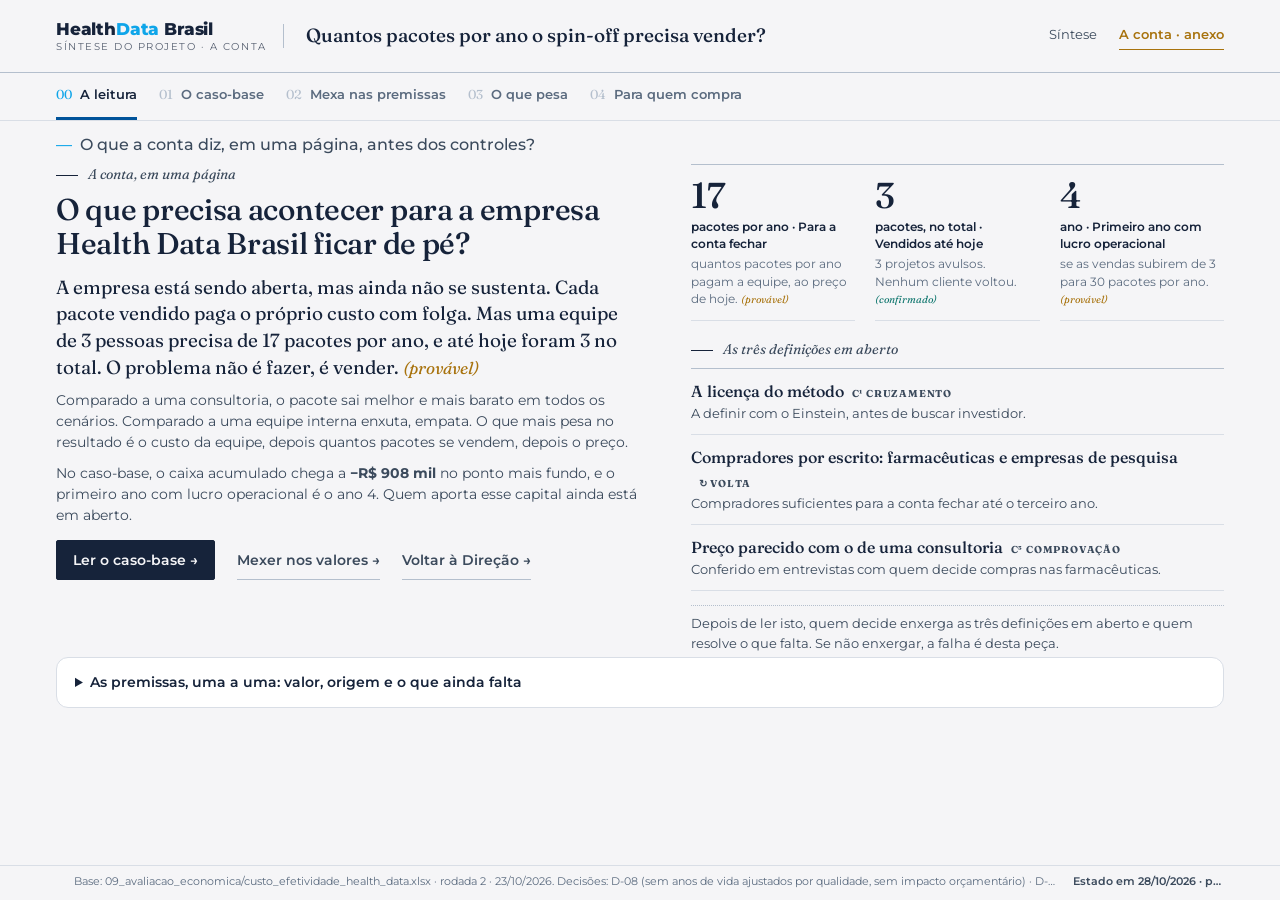
==== commit 0d72ed29: "Publicação 13: O pacote no celular Empilhada (celular e tablet), a aba 03 escondia a leitura da dire" ====
--- a/caso-economico/index.html
+++ b/caso-economico/index.html
@@ -248,7 +248,7 @@
 
 <script src="../js/data.js"></script>
 <script src="../js/convergencia.js"></script>
-<script id="caso-json" type="application/json">/*CASO_JSON*/{"rodada": 2, "atualizado": "2026-10-23", "fonte": "09_avaliacao_economica/custo_efetividade_health_data.xlsx", "decisoes": ["D-08 (sem QALY, sem impacto orçamentário)", "D-12 (spin-off)", "D-13 (premissas declaradas)"], "caso_base": {"volumes": [3, 6, 12, 20, 30], "preco": 35000, "custo_variavel": 4500, "equipe": 504000, "infra": 12000, "custo_fixo": 516000, "investimento": 0, "royalty": 0, "taxa": 0.25, "selic": 0.14, "impostos": 0.34, "preco_piso": 20000, "preco_teto": 50000, "pacotes_vendidos": 3, "fte_extra": 168000, "mrr_go": 150000}, "projecao": {"volume": [3, 6, 12, 20, 30], "preco": [35000, 35000, 35000, 35000, 35000], "receita": [105000, 210000, 420000, 700000, 1050000], "royalty": [0, 0, 0, 0, 0], "custo_variavel": [13500, 27000, 54000, 90000, 135000], "margem_bruta": [91500, 183000, 366000, 610000, 915000], "custo_fixo": [516000, 516000, 516000, 516000, 516000], "ebitda": [-424500, -333000, -150000, 94000, 399000], "amortizacao": [0, 0, 0, 0, 0], "ebit": [-424500, -333000, -150000, 94000, 399000], "impostos": [0, 0, 0, 31960, 135660], "lucro_liquido": [-424500, -333000, -150000, 62040, 263340], "fluxo": [-424500, -333000, -150000, 62040, 263340], "acumulado": [-424500, -757500, -907500, -845460, -582120], "investimento": 0, "vpl": -517817.16, "tir": "sem TIR positiva (soma dos fluxos negativa em 5 anos)", "payback": "> 5 anos", "ano_primeiro_lucro": 4, "caixa_minimo": -907500, "veredito": "INVIAVEL"}, "cenarios": [{"nome": "Caso-base (D-13)", "mult_volume": 1, "preco": 35000, "custo_variavel": 4500, "custo_fixo": 516000, "royalty": 0, "taxa": 0.25, "fluxo": [-424500, -333000, -150000, 62040, 263340], "vpl": -517817.16, "delta": 0}, {"nome": "Volume -50%", "mult_volume": 0.5, "preco": 35000, "custo_variavel": 4500, "custo_fixo": 516000, "royalty": 0, "taxa": 0.25, "fluxo": [-470250, -424500, -333000, -211000, -58500], "vpl": -923970.88, "delta": -406153.72}, {"nome": "Volume +50%", "mult_volume": 1.5, "preco": 35000, "custo_variavel": 4500, "custo_fixo": 516000, "royalty": 0, "taxa": 0.25, "fluxo": [-378750, -241500, 21780, 263340, 565290], "vpl": -153310.35, "delta": 364506.82}, {"nome": "Preco piso (P01)", "mult_volume": 1, "preco": 20000, "custo_variavel": 4500, "custo_fixo": 516000, "royalty": 0, "taxa": 0.25, "fluxo": [-469500, -423000, -330000, -206000, -51000], "vpl": -916369.28, "delta": -398552.12}, {"nome": "Preco teto (P02)", "mult_volume": 1, "preco": 50000, "custo_variavel": 4500, "custo_fixo": 516000, "royalty": 0, "taxa": 0.25, "fluxo": [-379500, -243000, 19800, 260040, 560340], "vpl": -158857.8, "delta": 358959.36}, {"nome": "Custo por pacote x2", "mult_volume": 1, "preco": 35000, "custo_variavel": 9000, "custo_fixo": 516000, "royalty": 0, "taxa": 0.25, "fluxo": [-438000, -360000, -204000, 2640, 174240], "vpl": -627071.69, "delta": -109254.53}, {"nome": "+1 FTE comercial (P32)", "mult_volume": 1, "preco": 35000, "custo_variavel": 4500, "custo_fixo": 684000, "royalty": 0, "taxa": 0.25, "fluxo": [-592500, -501000, -318000, -74000, 152460], "vpl": -937808.31, "delta": -419991.14}, {"nome": "Equipe 2 FTE (fundador sai)", "mult_volume": 1, "preco": 35000, "custo_variavel": 4500, "custo_fixo": 348000, "royalty": 0, "taxa": 0.25, "fluxo": [-256500, -165000, 11880, 172920, 374220], "vpl": -111265.0, "delta": 406552.17}, {"nome": "Royalty Einstein 5%", "mult_volume": 1, "preco": 35000, "custo_variavel": 4500, "custo_fixo": 516000, "royalty": 0.05, "taxa": 0.25, "fluxo": [-429750, -343500, -171000, 38940, 228690], "vpl": -560305.04, "delta": -42487.87}, {"nome": "Royalty Einstein 10%", "mult_volume": 1, "preco": 35000, "custo_variavel": 4500, "custo_fixo": 516000, "royalty": 0.1, "taxa": 0.25, "fluxo": [-435000, -354000, -192000, 15840, 194040], "vpl": -602792.91, "delta": -84975.74}, {"nome": "Taxa = Selic (P19)", "mult_volume": 1, "preco": 35000, "custo_variavel": 4500, "custo_fixo": 516000, "royalty": 0, "taxa": 0.1425, "fluxo": [-424500, -333000, -150000, 62040, 263340], "vpl": -555555.82, "delta": -37738.65}, {"nome": "Taxa 35%", "mult_volume": 1, "preco": 35000, "custo_variavel": 4500, "custo_fixo": 516000, "royalty": 0, "taxa": 0.35, "fluxo": [-424500, -333000, -150000, 62040, 263340], "vpl": -480720.16, "delta": 37097.0}, {"nome": "Combinado pessimista", "mult_volume": 0.5, "preco": 20000, "custo_variavel": 4500, "custo_fixo": 684000, "royalty": 0.05, "taxa": 0.25, "fluxo": [-662250, -640500, -597000, -539000, -466500], "vpl": -1619021.12, "delta": -1101203.96}, {"nome": "Combinado otimista", "mult_volume": 1.5, "preco": 50000, "custo_variavel": 4500, "custo_fixo": 516000, "royalty": 0, "taxa": 0.25, "fluxo": [-311250, -106500, 199980, 560340, 1010790], "vpl": 345960.69, "delta": 863777.86}], "tornado": [{"premissa": "Volume (P17, P27-P30)", "variacao": "-50% / +50%", "vpl_baixo": -923970.88, "vpl_alto": -153310.35, "amplitude": 770660.53, "rank": 2}, {"premissa": "Preco do pacote (P26)", "variacao": "R$20 mil / R$50 mil", "vpl_baixo": -916369.28, "vpl_alto": -158857.8, "amplitude": 757511.48, "rank": 3}, {"premissa": "Custo por pacote (P10)", "variacao": "x2 / base", "vpl_baixo": -627071.69, "vpl_alto": -517817.16, "amplitude": 109254.53, "rank": 4}, {"premissa": "Equipe (P13)", "variacao": "+1 FTE / 2 FTE", "vpl_baixo": -937808.31, "vpl_alto": -111265.0, "amplitude": 826543.31, "rank": 1}, {"premissa": "Royalty Einstein (P31)", "variacao": "10% / 0%", "vpl_baixo": -602792.91, "vpl_alto": -517817.16, "amplitude": 84975.74, "rank": 5}, {"premissa": "Taxa de desconto (P20)", "variacao": "35% / Selic", "vpl_baixo": -480720.16, "vpl_alto": -555555.82, "amplitude": 74835.66, "rank": 6}], "limiar": {"precos": [20000, 35000, 50000], "custo_fixo": [{"nivel": 250000, "pacotes": [17, 9, 6]}, {"nivel": 500000, "pacotes": [33, 17, 11]}, {"nivel": 1000000, "pacotes": [65, 33, 22]}, {"nivel": 2000000, "pacotes": [130, 66, 44]}, {"nivel": 516000, "pacotes": [34, 17, 12]}], "mrr_go": [90, 52, 36], "taxas": [0.1425, 0.25, 0.35], "investimento": [{"nivel": 2000000, "pacotes": [20, 25, 30]}, {"nivel": 3000000, "pacotes": [29, 37, 45]}, {"nivel": 4000000, "pacotes": [39, 49, 60]}]}, "custo_por_coorte": [{"comparador": "Equipe interna - piso", "custo": 20000, "semanas": 2, "semanas_poupadas": 1.99, "incr_piso": 0, "rcei_piso": 0, "resultado_piso": "DOMINANTE (custa igual ou menos e e mais rapido)", "incr_teto": 30000, "rcei_teto": 15062.76, "resultado_teto": "TRADE-OFF: 15.063 R$ por semana poupada", "preco_teto_30": 14000, "preco_teto_50": 10000}, {"comparador": "Equipe interna - teto", "custo": 120000, "semanas": 8, "semanas_poupadas": 7.99, "incr_piso": -100000, "rcei_piso": -12513.03, "resultado_piso": "DOMINANTE (custa igual ou menos e e mais rapido)", "incr_teto": -70000, "rcei_teto": -8759.12, "resultado_teto": "DOMINANTE (custa igual ou menos e e mais rapido)", "preco_teto_30": 84000, "preco_teto_50": 60000}, {"comparador": "Consultoria - piso", "custo": 50000, "semanas": 2, "semanas_poupadas": 1.99, "incr_piso": -30000, "rcei_piso": -15062.76, "resultado_piso": "DOMINANTE (custa igual ou menos e e mais rapido)", "incr_teto": 0, "rcei_teto": 0, "resultado_teto": "DOMINANTE (custa igual ou menos e e mais rapido)", "preco_teto_30": 35000, "preco_teto_50": 25000}, {"comparador": "Consultoria - teto", "custo": 500000, "semanas": 8, "semanas_poupadas": 7.99, "incr_piso": -480000, "rcei_piso": -60062.57, "resultado_piso": "DOMINANTE (custa igual ou menos e e mais rapido)", "incr_teto": -450000, "rcei_teto": -56308.65, "resultado_teto": "DOMINANTE (custa igual ou menos e e mais rapido)", "preco_teto_30": 350000, "preco_teto_50": 250000}], "premissas": [{"id": "P01", "premissa": "Preco do pacote de analise HDB - piso", "valor": 20000, "unidade": "R$/pacote", "status_marcador": "🗣️", "status": "hipótese", "camada": "A", "fonte": "06_modelo_negocio/REVENUE STREAMS 💰.md (Berg, 17/09)", "derivacao": "faixa dos 3 contratos pontuais; contratos nao vistos em documento", "lacuna": "L-01"}, {"id": "P02", "premissa": "Preco do pacote de analise HDB - teto", "valor": 50000, "unidade": "R$/pacote", "status_marcador": "🗣️", "status": "hipótese", "camada": "A", "fonte": "idem", "derivacao": "idem", "lacuna": "L-01"}, {"id": "P03", "premissa": "Tempo de geracao da coorte pelo HDB, com linkage", "valor": 20, "unidade": "minutos", "status_marcador": "🗣️", "status": "hipótese", "camada": "B", "fonte": "01_evidencias/ficha_diagnostico_fase1.md l. 64", "derivacao": "maquina local de 32 GB; e a geracao da coorte, nao a entrega do pacote", "lacuna": "L-07"}, {"id": "P04", "premissa": "Tempo de montagem manual da base - piso", "valor": 2, "unidade": "semanas", "status_marcador": "⚠️", "status": "hipótese", "camada": "A", "fonte": "02_analise_biodesign/solucao_existente.md l. 217", "derivacao": "'sem referencia padronizada'; saida de IA", "lacuna": "L-03"}, {"id": "P05", "premissa": "Tempo de montagem manual da base - teto", "valor": 8, "unidade": "semanas", "status_marcador": "⚠️", "status": "hipótese", "camada": "A", "fonte": "idem", "derivacao": "idem", "lacuna": "L-03"}, {"id": "P06", "premissa": "Custo de equipe interna por projeto - piso", "valor": 20000, "unidade": "R$/projeto", "status_marcador": "⚠️", "status": "hipótese", "camada": "A", "fonte": "solucao_existente.md l. 234", "derivacao": "2-8 semanas x 1-3 analistas x R$8-20 mil/mes; saida de IA", "lacuna": "L-03"}, {"id": "P07", "premissa": "Custo de equipe interna por projeto - teto", "valor": 120000, "unidade": "R$/projeto", "status_marcador": "⚠️", "status": "hipótese", "camada": "A", "fonte": "idem", "derivacao": "idem", "lacuna": "L-03"}, {"id": "P08", "premissa": "Custo de consultoria externa por projeto - piso", "valor": 50000, "unidade": "R$/projeto", "status_marcador": "⚠️", "status": "hipótese", "camada": "A", "fonte": "solucao_existente.md l. 235", "derivacao": "saida de IA", "lacuna": "L-03"}, {"id": "P09", "premissa": "Custo de consultoria externa por projeto - teto", "valor": 500000, "unidade": "R$/projeto", "status_marcador": "⚠️", "status": "hipótese", "camada": "A", "fonte": "idem", "derivacao": "'500 mil+'; o teto real e maior", "lacuna": "L-03"}, {"id": "P10", "premissa": "Custo variavel de entrega por pacote (HDB)", "valor": 4500, "unidade": "R$/pacote", "status_marcador": "⚠️ declarado (D-13)", "status": "declarada", "camada": "A", "fonte": "solucao_existente.md l. 234 (faixa salarial de analista)", "derivacao": "40 h de analista a R$87,50/h (meio da faixa R$8-20 mil/mes / 160 h) = R$3.500 + 8 h de revisao clinica a R$125/h (topo da faixa) = R$1.000; infra marginal ~0 (processamento local). Hora medica real provavelmente maior", "lacuna": "L-02: quantas horas de analista e de revisao clinica cada pacote consome?"}, {"id": "P11", "premissa": "Custo variavel usado na analise de limiar", "valor": 4500, "unidade": "R$/pacote", "status_marcador": "⚠️ declarado (D-13)", "status": "declarada", "camada": "A", "fonte": 0, "derivacao": "na rodada 1 era zero declarado (limite inferior); agora usa P10", "lacuna": "L-02"}, {"id": "P12", "premissa": "Custo operacional atual (infra local)", "valor": 12000, "unidade": "R$/ano", "status_marcador": "🗣️", "status": "hipótese", "camada": "B", "fonte": "06_modelo_negocio/COST STRUCTURE 🏷️.md (Joao, 17/09)", "derivacao": "~R$1.000/mes x 12; nuvem bloqueada de proposito", "lacuna": "L-05"}, {"id": "P13", "premissa": "Custo anual de equipe do spin-off", "valor": 504000, "unidade": "R$/ano", "status_marcador": "⚠️ declarado (D-13)", "status": "declarada", "camada": "A", "fonte": "solucao_existente.md l. 234 (faixa salarial)", "derivacao": "3 FTE (os 3 fundadores) x R$14.000/mes (meio da faixa R$8-20 mil) x 12; pro-labore, sem encargos CLT; nao inclui comercial nem juridico (ver P32); se um fundador sair do pais, FTE cai", "lacuna": "L-04: qual a dedicacao e a remuneracao de cada fundador?"}, {"id": "P14", "premissa": "Investimento ja feito no app", "valor": null, "unidade": "R$", "status_marcador": "⚪", "status": "aberta", "camada": "B", "fonte": "-", "derivacao": "custo afundado: nao entra no fluxo de caixa", "lacuna": "L-05"}, {"id": "P15", "premissa": "Investimento para abrir self-service e nuvem", "valor": 0, "unidade": "R$", "status_marcador": "⚠️ zero declarado (D-13)", "status": "declarada", "camada": "A", "fonte": "06_modelo_negocio/COST STRUCTURE 🏷️.md", "derivacao": "no horizonte de 5 anos o spin-off mantem o modelo de pacote e a nuvem bloqueada; abrir self-service vira decisao futura, com caso proprio", "lacuna": "L-05"}, {"id": "P16", "premissa": "Pacotes vendidos ate hoje", "valor": 3, "unidade": "pacotes (total)", "status_marcador": "🗣️", "status": "hipótese", "camada": "B", "fonte": "REVENUE STREAMS 💰.md", "derivacao": "periodo dos 3 contratos nao informado", "lacuna": "L-09"}, {"id": "P17", "premissa": "Volume de pacotes - ano 1", "valor": 3, "unidade": "pacotes/ano", "status_marcador": "⚠️ declarado (D-13)", "status": "declarada", "camada": "A", "fonte": "P16", "derivacao": "mantem o ritmo dos 3 contratos, supondo que ocorreram em ~1 ano (periodo ⚪)", "lacuna": "L-09: quantos pacotes/ano sao realistas nos anos 1 a 3?"}, {"id": "P18", "premissa": "Preco recorrente (assinatura)", "valor": null, "unidade": "R$/ano", "status_marcador": "⚪", "status": "aberta", "camada": "B", "fonte": "-", "derivacao": "fora do caso-base: o spin-off vende por pacote (P26)", "lacuna": "L-01"}, {"id": "P19", "premissa": "Selic meta", "valor": 0.14, "unidade": "a.a.", "status_marcador": "⚠️", "status": "hipótese", "camada": "B", "fonte": "imprensa (Renova Invest, O Povo, 2026); confirmar no BCB", "derivacao": "componente livre de risco da taxa de desconto", "lacuna": "-"}, {"id": "P20", "premissa": "Taxa de desconto, caso-base", "valor": 0.25, "unidade": "a.a.", "status_marcador": "⚠️ declarado (D-13)", "status": "declarada", "camada": "B", "fonte": "P19 + premio de risco", "derivacao": "Selic 14,25% + 10,75 p.p. de premio para empresa sem receita recorrente, arredondado a 25%. Sem fonte para o premio; 14,25% e 35% em Cenarios", "lacuna": "-"}, {"id": "P21", "premissa": "Aliquota de impostos sobre o lucro", "valor": 0.34, "unidade": null, "status_marcador": "✅", "status": "fechada", "camada": "B", "fonte": "custo_efetividade/Method/biodesign_projecao_financeira_methodology.md §3.1", "derivacao": "IRPJ 15% + adicional 10% + CSLL 9%; sem compensacao de prejuizo (conservador); Simples nao avaliado", "lacuna": "-"}, {"id": "P22", "premissa": "Criterio 'Go' de receita recorrente (MRR)", "valor": 150000, "unidade": "R$/mes", "status_marcador": "⚠️", "status": "hipótese", "camada": "B", "fonte": "solucao_existente.md l. 602", "derivacao": "saida de IA; junto com 5+ clientes e NPS > 50", "lacuna": "-"}, {"id": "P23", "premissa": "Investimento de referencia para MVP - piso", "valor": 2000000, "unidade": "R$", "status_marcador": "⚠️", "status": "hipótese", "camada": "B", "fonte": "solucao_existente.md l. 559", "derivacao": "saida de IA; o HDB ja tem app; so nivel de teste", "lacuna": "L-05"}, {"id": "P24", "premissa": "Investimento de referencia para MVP - teto", "valor": 4000000, "unidade": "R$", "status_marcador": "⚠️", "status": "hipótese", "camada": "B", "fonte": "idem", "derivacao": "idem", "lacuna": "L-05"}, {"id": "P25", "premissa": "Tracao minima para 'Go'", "valor": 1, "unidade": "cliente pagante ou LOI", "status_marcador": "🔵", "status": "fechada", "camada": "B", "fonte": "Roteiro Sprint 20 Dias, atividade 3.3", "derivacao": null, "lacuna": "-"}, {"id": "P26", "premissa": "Preco do pacote, caso-base da projecao", "valor": 35000, "unidade": "R$/pacote", "status_marcador": "⚠️ declarado (D-13)", "status": "declarada", "camada": "A", "fonte": "P01-P02 e Custo_Por_Coorte!L8", "derivacao": "meio da faixa dos 3 contratos; coincide com o preco-teto contra a consultoria-piso deixando 30% da economia ao comprador", "lacuna": "L-01"}, {"id": "P27", "premissa": "Volume de pacotes - ano 2", "valor": 6, "unidade": "pacotes/ano", "status_marcador": "⚠️ declarado (D-13)", "status": "declarada", "camada": "A", "fonte": "-", "derivacao": "dobra o ano 1", "lacuna": "L-09"}, {"id": "P28", "premissa": "Volume de pacotes - ano 3", "valor": 12, "unidade": "pacotes/ano", "status_marcador": "⚠️ declarado (D-13)", "status": "declarada", "camada": "A", "fonte": "-", "derivacao": "dobra o ano 2", "lacuna": "L-09"}, {"id": "P29", "premissa": "Volume de pacotes - ano 4", "valor": 20, "unidade": "pacotes/ano", "status_marcador": "⚠️ declarado (D-13)", "status": "declarada", "camada": "A", "fonte": "-", "derivacao": "+67%", "lacuna": "L-09"}, {"id": "P30", "premissa": "Volume de pacotes - ano 5", "valor": 30, "unidade": "pacotes/ano", "status_marcador": "⚠️ declarado (D-13)", "status": "declarada", "camada": "A", "fonte": "need_mercado_20261023 §2.1", "derivacao": "+50%; receita do ano 5 (R$1,05 mi) fica abaixo de ~0,5% do proxy de mercado Brasil (USD 40-80 mi/ano, a R$5/USD ilustrativo)", "lacuna": "L-09, L-16"}, {"id": "P31", "premissa": "Royalty / licenca ao Einstein (% da receita)", "valor": 0, "unidade": "%", "status_marcador": "⚠️ zero declarado (D-13)", "status": "declarada", "camada": "A", "fonte": "-", "derivacao": "licenca do IP ainda nao negociada; 5% e 10% em Cenarios", "lacuna": "L-06, L-10"}, {"id": "P32", "premissa": "Custo de 1 FTE comercial adicional", "valor": 168000, "unidade": "R$/ano", "status_marcador": "⚠️ derivado", "status": "declarada", "camada": "B", "fonte": "solucao_existente.md l. 234", "derivacao": "1 x R$14.000/mes x 12; so entra em Cenarios", "lacuna": "L-04"}], "versao": {"numero": 12, "data": "2026-10-28", "titulo": "Ajustes de celular"}}/*FIM_CASO_JSON*/</script>
+<script id="caso-json" type="application/json">/*CASO_JSON*/{"rodada": 2, "atualizado": "2026-10-23", "fonte": "09_avaliacao_economica/custo_efetividade_health_data.xlsx", "decisoes": ["D-08 (sem QALY, sem impacto orçamentário)", "D-12 (spin-off)", "D-13 (premissas declaradas)"], "caso_base": {"volumes": [3, 6, 12, 20, 30], "preco": 35000, "custo_variavel": 4500, "equipe": 504000, "infra": 12000, "custo_fixo": 516000, "investimento": 0, "royalty": 0, "taxa": 0.25, "selic": 0.14, "impostos": 0.34, "preco_piso": 20000, "preco_teto": 50000, "pacotes_vendidos": 3, "fte_extra": 168000, "mrr_go": 150000}, "projecao": {"volume": [3, 6, 12, 20, 30], "preco": [35000, 35000, 35000, 35000, 35000], "receita": [105000, 210000, 420000, 700000, 1050000], "royalty": [0, 0, 0, 0, 0], "custo_variavel": [13500, 27000, 54000, 90000, 135000], "margem_bruta": [91500, 183000, 366000, 610000, 915000], "custo_fixo": [516000, 516000, 516000, 516000, 516000], "ebitda": [-424500, -333000, -150000, 94000, 399000], "amortizacao": [0, 0, 0, 0, 0], "ebit": [-424500, -333000, -150000, 94000, 399000], "impostos": [0, 0, 0, 31960, 135660], "lucro_liquido": [-424500, -333000, -150000, 62040, 263340], "fluxo": [-424500, -333000, -150000, 62040, 263340], "acumulado": [-424500, -757500, -907500, -845460, -582120], "investimento": 0, "vpl": -517817.16, "tir": "sem TIR positiva (soma dos fluxos negativa em 5 anos)", "payback": "> 5 anos", "ano_primeiro_lucro": 4, "caixa_minimo": -907500, "veredito": "INVIAVEL"}, "cenarios": [{"nome": "Caso-base (D-13)", "mult_volume": 1, "preco": 35000, "custo_variavel": 4500, "custo_fixo": 516000, "royalty": 0, "taxa": 0.25, "fluxo": [-424500, -333000, -150000, 62040, 263340], "vpl": -517817.16, "delta": 0}, {"nome": "Volume -50%", "mult_volume": 0.5, "preco": 35000, "custo_variavel": 4500, "custo_fixo": 516000, "royalty": 0, "taxa": 0.25, "fluxo": [-470250, -424500, -333000, -211000, -58500], "vpl": -923970.88, "delta": -406153.72}, {"nome": "Volume +50%", "mult_volume": 1.5, "preco": 35000, "custo_variavel": 4500, "custo_fixo": 516000, "royalty": 0, "taxa": 0.25, "fluxo": [-378750, -241500, 21780, 263340, 565290], "vpl": -153310.35, "delta": 364506.82}, {"nome": "Preco piso (P01)", "mult_volume": 1, "preco": 20000, "custo_variavel": 4500, "custo_fixo": 516000, "royalty": 0, "taxa": 0.25, "fluxo": [-469500, -423000, -330000, -206000, -51000], "vpl": -916369.28, "delta": -398552.12}, {"nome": "Preco teto (P02)", "mult_volume": 1, "preco": 50000, "custo_variavel": 4500, "custo_fixo": 516000, "royalty": 0, "taxa": 0.25, "fluxo": [-379500, -243000, 19800, 260040, 560340], "vpl": -158857.8, "delta": 358959.36}, {"nome": "Custo por pacote x2", "mult_volume": 1, "preco": 35000, "custo_variavel": 9000, "custo_fixo": 516000, "royalty": 0, "taxa": 0.25, "fluxo": [-438000, -360000, -204000, 2640, 174240], "vpl": -627071.69, "delta": -109254.53}, {"nome": "+1 FTE comercial (P32)", "mult_volume": 1, "preco": 35000, "custo_variavel": 4500, "custo_fixo": 684000, "royalty": 0, "taxa": 0.25, "fluxo": [-592500, -501000, -318000, -74000, 152460], "vpl": -937808.31, "delta": -419991.14}, {"nome": "Equipe 2 FTE (fundador sai)", "mult_volume": 1, "preco": 35000, "custo_variavel": 4500, "custo_fixo": 348000, "royalty": 0, "taxa": 0.25, "fluxo": [-256500, -165000, 11880, 172920, 374220], "vpl": -111265.0, "delta": 406552.17}, {"nome": "Royalty Einstein 5%", "mult_volume": 1, "preco": 35000, "custo_variavel": 4500, "custo_fixo": 516000, "royalty": 0.05, "taxa": 0.25, "fluxo": [-429750, -343500, -171000, 38940, 228690], "vpl": -560305.04, "delta": -42487.87}, {"nome": "Royalty Einstein 10%", "mult_volume": 1, "preco": 35000, "custo_variavel": 4500, "custo_fixo": 516000, "royalty": 0.1, "taxa": 0.25, "fluxo": [-435000, -354000, -192000, 15840, 194040], "vpl": -602792.91, "delta": -84975.74}, {"nome": "Taxa = Selic (P19)", "mult_volume": 1, "preco": 35000, "custo_variavel": 4500, "custo_fixo": 516000, "royalty": 0, "taxa": 0.1425, "fluxo": [-424500, -333000, -150000, 62040, 263340], "vpl": -555555.82, "delta": -37738.65}, {"nome": "Taxa 35%", "mult_volume": 1, "preco": 35000, "custo_variavel": 4500, "custo_fixo": 516000, "royalty": 0, "taxa": 0.35, "fluxo": [-424500, -333000, -150000, 62040, 263340], "vpl": -480720.16, "delta": 37097.0}, {"nome": "Combinado pessimista", "mult_volume": 0.5, "preco": 20000, "custo_variavel": 4500, "custo_fixo": 684000, "royalty": 0.05, "taxa": 0.25, "fluxo": [-662250, -640500, -597000, -539000, -466500], "vpl": -1619021.12, "delta": -1101203.96}, {"nome": "Combinado otimista", "mult_volume": 1.5, "preco": 50000, "custo_variavel": 4500, "custo_fixo": 516000, "royalty": 0, "taxa": 0.25, "fluxo": [-311250, -106500, 199980, 560340, 1010790], "vpl": 345960.69, "delta": 863777.86}], "tornado": [{"premissa": "Volume (P17, P27-P30)", "variacao": "-50% / +50%", "vpl_baixo": -923970.88, "vpl_alto": -153310.35, "amplitude": 770660.53, "rank": 2}, {"premissa": "Preco do pacote (P26)", "variacao": "R$20 mil / R$50 mil", "vpl_baixo": -916369.28, "vpl_alto": -158857.8, "amplitude": 757511.48, "rank": 3}, {"premissa": "Custo por pacote (P10)", "variacao": "x2 / base", "vpl_baixo": -627071.69, "vpl_alto": -517817.16, "amplitude": 109254.53, "rank": 4}, {"premissa": "Equipe (P13)", "variacao": "+1 FTE / 2 FTE", "vpl_baixo": -937808.31, "vpl_alto": -111265.0, "amplitude": 826543.31, "rank": 1}, {"premissa": "Royalty Einstein (P31)", "variacao": "10% / 0%", "vpl_baixo": -602792.91, "vpl_alto": -517817.16, "amplitude": 84975.74, "rank": 5}, {"premissa": "Taxa de desconto (P20)", "variacao": "35% / Selic", "vpl_baixo": -480720.16, "vpl_alto": -555555.82, "amplitude": 74835.66, "rank": 6}], "limiar": {"precos": [20000, 35000, 50000], "custo_fixo": [{"nivel": 250000, "pacotes": [17, 9, 6]}, {"nivel": 500000, "pacotes": [33, 17, 11]}, {"nivel": 1000000, "pacotes": [65, 33, 22]}, {"nivel": 2000000, "pacotes": [130, 66, 44]}, {"nivel": 516000, "pacotes": [34, 17, 12]}], "mrr_go": [90, 52, 36], "taxas": [0.1425, 0.25, 0.35], "investimento": [{"nivel": 2000000, "pacotes": [20, 25, 30]}, {"nivel": 3000000, "pacotes": [29, 37, 45]}, {"nivel": 4000000, "pacotes": [39, 49, 60]}]}, "custo_por_coorte": [{"comparador": "Equipe interna - piso", "custo": 20000, "semanas": 2, "semanas_poupadas": 1.99, "incr_piso": 0, "rcei_piso": 0, "resultado_piso": "DOMINANTE (custa igual ou menos e e mais rapido)", "incr_teto": 30000, "rcei_teto": 15062.76, "resultado_teto": "TRADE-OFF: 15.063 R$ por semana poupada", "preco_teto_30": 14000, "preco_teto_50": 10000}, {"comparador": "Equipe interna - teto", "custo": 120000, "semanas": 8, "semanas_poupadas": 7.99, "incr_piso": -100000, "rcei_piso": -12513.03, "resultado_piso": "DOMINANTE (custa igual ou menos e e mais rapido)", "incr_teto": -70000, "rcei_teto": -8759.12, "resultado_teto": "DOMINANTE (custa igual ou menos e e mais rapido)", "preco_teto_30": 84000, "preco_teto_50": 60000}, {"comparador": "Consultoria - piso", "custo": 50000, "semanas": 2, "semanas_poupadas": 1.99, "incr_piso": -30000, "rcei_piso": -15062.76, "resultado_piso": "DOMINANTE (custa igual ou menos e e mais rapido)", "incr_teto": 0, "rcei_teto": 0, "resultado_teto": "DOMINANTE (custa igual ou menos e e mais rapido)", "preco_teto_30": 35000, "preco_teto_50": 25000}, {"comparador": "Consultoria - teto", "custo": 500000, "semanas": 8, "semanas_poupadas": 7.99, "incr_piso": -480000, "rcei_piso": -60062.57, "resultado_piso": "DOMINANTE (custa igual ou menos e e mais rapido)", "incr_teto": -450000, "rcei_teto": -56308.65, "resultado_teto": "DOMINANTE (custa igual ou menos e e mais rapido)", "preco_teto_30": 350000, "preco_teto_50": 250000}], "premissas": [{"id": "P01", "premissa": "Preco do pacote de analise HDB - piso", "valor": 20000, "unidade": "R$/pacote", "status_marcador": "🗣️", "status": "hipótese", "camada": "A", "fonte": "06_modelo_negocio/REVENUE STREAMS 💰.md (Berg, 17/09)", "derivacao": "faixa dos 3 contratos pontuais; contratos nao vistos em documento", "lacuna": "L-01"}, {"id": "P02", "premissa": "Preco do pacote de analise HDB - teto", "valor": 50000, "unidade": "R$/pacote", "status_marcador": "🗣️", "status": "hipótese", "camada": "A", "fonte": "idem", "derivacao": "idem", "lacuna": "L-01"}, {"id": "P03", "premissa": "Tempo de geracao da coorte pelo HDB, com linkage", "valor": 20, "unidade": "minutos", "status_marcador": "🗣️", "status": "hipótese", "camada": "B", "fonte": "01_evidencias/ficha_diagnostico_fase1.md l. 64", "derivacao": "maquina local de 32 GB; e a geracao da coorte, nao a entrega do pacote", "lacuna": "L-07"}, {"id": "P04", "premissa": "Tempo de montagem manual da base - piso", "valor": 2, "unidade": "semanas", "status_marcador": "⚠️", "status": "hipótese", "camada": "A", "fonte": "02_analise_biodesign/solucao_existente.md l. 217", "derivacao": "'sem referencia padronizada'; saida de IA", "lacuna": "L-03"}, {"id": "P05", "premissa": "Tempo de montagem manual da base - teto", "valor": 8, "unidade": "semanas", "status_marcador": "⚠️", "status": "hipótese", "camada": "A", "fonte": "idem", "derivacao": "idem", "lacuna": "L-03"}, {"id": "P06", "premissa": "Custo de equipe interna por projeto - piso", "valor": 20000, "unidade": "R$/projeto", "status_marcador": "⚠️", "status": "hipótese", "camada": "A", "fonte": "solucao_existente.md l. 234", "derivacao": "2-8 semanas x 1-3 analistas x R$8-20 mil/mes; saida de IA", "lacuna": "L-03"}, {"id": "P07", "premissa": "Custo de equipe interna por projeto - teto", "valor": 120000, "unidade": "R$/projeto", "status_marcador": "⚠️", "status": "hipótese", "camada": "A", "fonte": "idem", "derivacao": "idem", "lacuna": "L-03"}, {"id": "P08", "premissa": "Custo de consultoria externa por projeto - piso", "valor": 50000, "unidade": "R$/projeto", "status_marcador": "⚠️", "status": "hipótese", "camada": "A", "fonte": "solucao_existente.md l. 235", "derivacao": "saida de IA", "lacuna": "L-03"}, {"id": "P09", "premissa": "Custo de consultoria externa por projeto - teto", "valor": 500000, "unidade": "R$/projeto", "status_marcador": "⚠️", "status": "hipótese", "camada": "A", "fonte": "idem", "derivacao": "'500 mil+'; o teto real e maior", "lacuna": "L-03"}, {"id": "P10", "premissa": "Custo variavel de entrega por pacote (HDB)", "valor": 4500, "unidade": "R$/pacote", "status_marcador": "⚠️ declarado (D-13)", "status": "declarada", "camada": "A", "fonte": "solucao_existente.md l. 234 (faixa salarial de analista)", "derivacao": "40 h de analista a R$87,50/h (meio da faixa R$8-20 mil/mes / 160 h) = R$3.500 + 8 h de revisao clinica a R$125/h (topo da faixa) = R$1.000; infra marginal ~0 (processamento local). Hora medica real provavelmente maior", "lacuna": "L-02: quantas horas de analista e de revisao clinica cada pacote consome?"}, {"id": "P11", "premissa": "Custo variavel usado na analise de limiar", "valor": 4500, "unidade": "R$/pacote", "status_marcador": "⚠️ declarado (D-13)", "status": "declarada", "camada": "A", "fonte": 0, "derivacao": "na rodada 1 era zero declarado (limite inferior); agora usa P10", "lacuna": "L-02"}, {"id": "P12", "premissa": "Custo operacional atual (infra local)", "valor": 12000, "unidade": "R$/ano", "status_marcador": "🗣️", "status": "hipótese", "camada": "B", "fonte": "06_modelo_negocio/COST STRUCTURE 🏷️.md (Joao, 17/09)", "derivacao": "~R$1.000/mes x 12; nuvem bloqueada de proposito", "lacuna": "L-05"}, {"id": "P13", "premissa": "Custo anual de equipe do spin-off", "valor": 504000, "unidade": "R$/ano", "status_marcador": "⚠️ declarado (D-13)", "status": "declarada", "camada": "A", "fonte": "solucao_existente.md l. 234 (faixa salarial)", "derivacao": "3 FTE (os 3 fundadores) x R$14.000/mes (meio da faixa R$8-20 mil) x 12; pro-labore, sem encargos CLT; nao inclui comercial nem juridico (ver P32); se um fundador sair do pais, FTE cai", "lacuna": "L-04: qual a dedicacao e a remuneracao de cada fundador?"}, {"id": "P14", "premissa": "Investimento ja feito no app", "valor": null, "unidade": "R$", "status_marcador": "⚪", "status": "aberta", "camada": "B", "fonte": "-", "derivacao": "custo afundado: nao entra no fluxo de caixa", "lacuna": "L-05"}, {"id": "P15", "premissa": "Investimento para abrir self-service e nuvem", "valor": 0, "unidade": "R$", "status_marcador": "⚠️ zero declarado (D-13)", "status": "declarada", "camada": "A", "fonte": "06_modelo_negocio/COST STRUCTURE 🏷️.md", "derivacao": "no horizonte de 5 anos o spin-off mantem o modelo de pacote e a nuvem bloqueada; abrir self-service vira decisao futura, com caso proprio", "lacuna": "L-05"}, {"id": "P16", "premissa": "Pacotes vendidos ate hoje", "valor": 3, "unidade": "pacotes (total)", "status_marcador": "🗣️", "status": "hipótese", "camada": "B", "fonte": "REVENUE STREAMS 💰.md", "derivacao": "periodo dos 3 contratos nao informado", "lacuna": "L-09"}, {"id": "P17", "premissa": "Volume de pacotes - ano 1", "valor": 3, "unidade": "pacotes/ano", "status_marcador": "⚠️ declarado (D-13)", "status": "declarada", "camada": "A", "fonte": "P16", "derivacao": "mantem o ritmo dos 3 contratos, supondo que ocorreram em ~1 ano (periodo ⚪)", "lacuna": "L-09: quantos pacotes/ano sao realistas nos anos 1 a 3?"}, {"id": "P18", "premissa": "Preco recorrente (assinatura)", "valor": null, "unidade": "R$/ano", "status_marcador": "⚪", "status": "aberta", "camada": "B", "fonte": "-", "derivacao": "fora do caso-base: o spin-off vende por pacote (P26)", "lacuna": "L-01"}, {"id": "P19", "premissa": "Selic meta", "valor": 0.14, "unidade": "a.a.", "status_marcador": "⚠️", "status": "hipótese", "camada": "B", "fonte": "imprensa (Renova Invest, O Povo, 2026); confirmar no BCB", "derivacao": "componente livre de risco da taxa de desconto", "lacuna": "-"}, {"id": "P20", "premissa": "Taxa de desconto, caso-base", "valor": 0.25, "unidade": "a.a.", "status_marcador": "⚠️ declarado (D-13)", "status": "declarada", "camada": "B", "fonte": "P19 + premio de risco", "derivacao": "Selic 14,25% + 10,75 p.p. de premio para empresa sem receita recorrente, arredondado a 25%. Sem fonte para o premio; 14,25% e 35% em Cenarios", "lacuna": "-"}, {"id": "P21", "premissa": "Aliquota de impostos sobre o lucro", "valor": 0.34, "unidade": null, "status_marcador": "✅", "status": "fechada", "camada": "B", "fonte": "custo_efetividade/Method/biodesign_projecao_financeira_methodology.md §3.1", "derivacao": "IRPJ 15% + adicional 10% + CSLL 9%; sem compensacao de prejuizo (conservador); Simples nao avaliado", "lacuna": "-"}, {"id": "P22", "premissa": "Criterio 'Go' de receita recorrente (MRR)", "valor": 150000, "unidade": "R$/mes", "status_marcador": "⚠️", "status": "hipótese", "camada": "B", "fonte": "solucao_existente.md l. 602", "derivacao": "saida de IA; junto com 5+ clientes e NPS > 50", "lacuna": "-"}, {"id": "P23", "premissa": "Investimento de referencia para MVP - piso", "valor": 2000000, "unidade": "R$", "status_marcador": "⚠️", "status": "hipótese", "camada": "B", "fonte": "solucao_existente.md l. 559", "derivacao": "saida de IA; o HDB ja tem app; so nivel de teste", "lacuna": "L-05"}, {"id": "P24", "premissa": "Investimento de referencia para MVP - teto", "valor": 4000000, "unidade": "R$", "status_marcador": "⚠️", "status": "hipótese", "camada": "B", "fonte": "idem", "derivacao": "idem", "lacuna": "L-05"}, {"id": "P25", "premissa": "Tracao minima para 'Go'", "valor": 1, "unidade": "cliente pagante ou LOI", "status_marcador": "🔵", "status": "fechada", "camada": "B", "fonte": "Roteiro Sprint 20 Dias, atividade 3.3", "derivacao": null, "lacuna": "-"}, {"id": "P26", "premissa": "Preco do pacote, caso-base da projecao", "valor": 35000, "unidade": "R$/pacote", "status_marcador": "⚠️ declarado (D-13)", "status": "declarada", "camada": "A", "fonte": "P01-P02 e Custo_Por_Coorte!L8", "derivacao": "meio da faixa dos 3 contratos; coincide com o preco-teto contra a consultoria-piso deixando 30% da economia ao comprador", "lacuna": "L-01"}, {"id": "P27", "premissa": "Volume de pacotes - ano 2", "valor": 6, "unidade": "pacotes/ano", "status_marcador": "⚠️ declarado (D-13)", "status": "declarada", "camada": "A", "fonte": "-", "derivacao": "dobra o ano 1", "lacuna": "L-09"}, {"id": "P28", "premissa": "Volume de pacotes - ano 3", "valor": 12, "unidade": "pacotes/ano", "status_marcador": "⚠️ declarado (D-13)", "status": "declarada", "camada": "A", "fonte": "-", "derivacao": "dobra o ano 2", "lacuna": "L-09"}, {"id": "P29", "premissa": "Volume de pacotes - ano 4", "valor": 20, "unidade": "pacotes/ano", "status_marcador": "⚠️ declarado (D-13)", "status": "declarada", "camada": "A", "fonte": "-", "derivacao": "+67%", "lacuna": "L-09"}, {"id": "P30", "premissa": "Volume de pacotes - ano 5", "valor": 30, "unidade": "pacotes/ano", "status_marcador": "⚠️ declarado (D-13)", "status": "declarada", "camada": "A", "fonte": "need_mercado_20261023 §2.1", "derivacao": "+50%; receita do ano 5 (R$1,05 mi) fica abaixo de ~0,5% do proxy de mercado Brasil (USD 40-80 mi/ano, a R$5/USD ilustrativo)", "lacuna": "L-09, L-16"}, {"id": "P31", "premissa": "Royalty / licenca ao Einstein (% da receita)", "valor": 0, "unidade": "%", "status_marcador": "⚠️ zero declarado (D-13)", "status": "declarada", "camada": "A", "fonte": "-", "derivacao": "licenca do IP ainda nao negociada; 5% e 10% em Cenarios", "lacuna": "L-06, L-10"}, {"id": "P32", "premissa": "Custo de 1 FTE comercial adicional", "valor": 168000, "unidade": "R$/ano", "status_marcador": "⚠️ derivado", "status": "declarada", "camada": "B", "fonte": "solucao_existente.md l. 234", "derivacao": "1 x R$14.000/mes x 12; so entra em Cenarios", "lacuna": "L-04"}], "versao": {"numero": 13, "data": "2026-10-28", "titulo": "O pacote no celular"}}/*FIM_CASO_JSON*/</script>
 <script>
 (function () {
   "use strict";
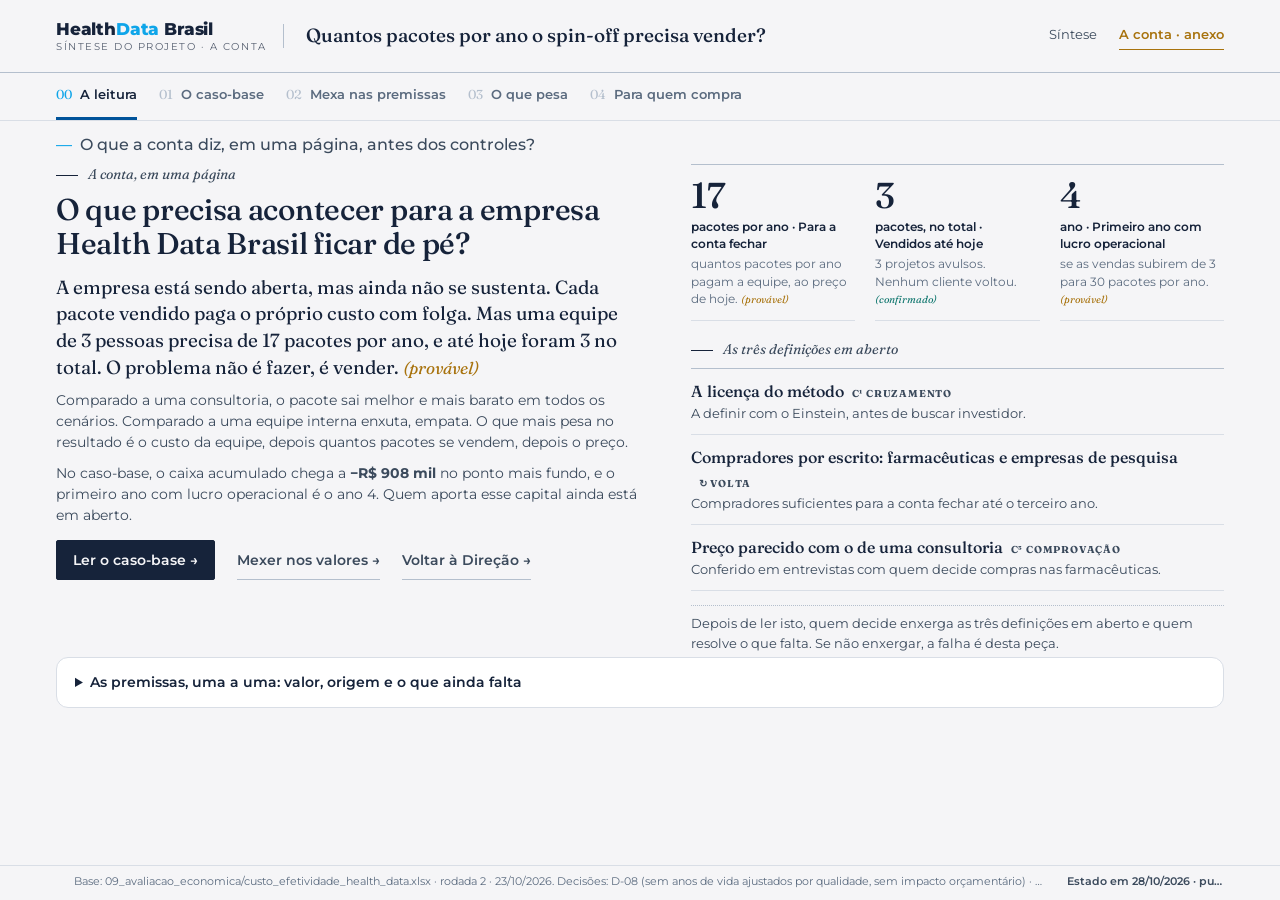
==== commit 8a1d7fb6: "Publicação 14: Os achados no celular Na 03 empilhada, o bloco "o que já sabemos" vinha numa grade de" ====
--- a/caso-economico/index.html
+++ b/caso-economico/index.html
@@ -248,7 +248,7 @@
 
 <script src="../js/data.js"></script>
 <script src="../js/convergencia.js"></script>
-<script id="caso-json" type="application/json">/*CASO_JSON*/{"rodada": 2, "atualizado": "2026-10-23", "fonte": "09_avaliacao_economica/custo_efetividade_health_data.xlsx", "decisoes": ["D-08 (sem QALY, sem impacto orçamentário)", "D-12 (spin-off)", "D-13 (premissas declaradas)"], "caso_base": {"volumes": [3, 6, 12, 20, 30], "preco": 35000, "custo_variavel": 4500, "equipe": 504000, "infra": 12000, "custo_fixo": 516000, "investimento": 0, "royalty": 0, "taxa": 0.25, "selic": 0.14, "impostos": 0.34, "preco_piso": 20000, "preco_teto": 50000, "pacotes_vendidos": 3, "fte_extra": 168000, "mrr_go": 150000}, "projecao": {"volume": [3, 6, 12, 20, 30], "preco": [35000, 35000, 35000, 35000, 35000], "receita": [105000, 210000, 420000, 700000, 1050000], "royalty": [0, 0, 0, 0, 0], "custo_variavel": [13500, 27000, 54000, 90000, 135000], "margem_bruta": [91500, 183000, 366000, 610000, 915000], "custo_fixo": [516000, 516000, 516000, 516000, 516000], "ebitda": [-424500, -333000, -150000, 94000, 399000], "amortizacao": [0, 0, 0, 0, 0], "ebit": [-424500, -333000, -150000, 94000, 399000], "impostos": [0, 0, 0, 31960, 135660], "lucro_liquido": [-424500, -333000, -150000, 62040, 263340], "fluxo": [-424500, -333000, -150000, 62040, 263340], "acumulado": [-424500, -757500, -907500, -845460, -582120], "investimento": 0, "vpl": -517817.16, "tir": "sem TIR positiva (soma dos fluxos negativa em 5 anos)", "payback": "> 5 anos", "ano_primeiro_lucro": 4, "caixa_minimo": -907500, "veredito": "INVIAVEL"}, "cenarios": [{"nome": "Caso-base (D-13)", "mult_volume": 1, "preco": 35000, "custo_variavel": 4500, "custo_fixo": 516000, "royalty": 0, "taxa": 0.25, "fluxo": [-424500, -333000, -150000, 62040, 263340], "vpl": -517817.16, "delta": 0}, {"nome": "Volume -50%", "mult_volume": 0.5, "preco": 35000, "custo_variavel": 4500, "custo_fixo": 516000, "royalty": 0, "taxa": 0.25, "fluxo": [-470250, -424500, -333000, -211000, -58500], "vpl": -923970.88, "delta": -406153.72}, {"nome": "Volume +50%", "mult_volume": 1.5, "preco": 35000, "custo_variavel": 4500, "custo_fixo": 516000, "royalty": 0, "taxa": 0.25, "fluxo": [-378750, -241500, 21780, 263340, 565290], "vpl": -153310.35, "delta": 364506.82}, {"nome": "Preco piso (P01)", "mult_volume": 1, "preco": 20000, "custo_variavel": 4500, "custo_fixo": 516000, "royalty": 0, "taxa": 0.25, "fluxo": [-469500, -423000, -330000, -206000, -51000], "vpl": -916369.28, "delta": -398552.12}, {"nome": "Preco teto (P02)", "mult_volume": 1, "preco": 50000, "custo_variavel": 4500, "custo_fixo": 516000, "royalty": 0, "taxa": 0.25, "fluxo": [-379500, -243000, 19800, 260040, 560340], "vpl": -158857.8, "delta": 358959.36}, {"nome": "Custo por pacote x2", "mult_volume": 1, "preco": 35000, "custo_variavel": 9000, "custo_fixo": 516000, "royalty": 0, "taxa": 0.25, "fluxo": [-438000, -360000, -204000, 2640, 174240], "vpl": -627071.69, "delta": -109254.53}, {"nome": "+1 FTE comercial (P32)", "mult_volume": 1, "preco": 35000, "custo_variavel": 4500, "custo_fixo": 684000, "royalty": 0, "taxa": 0.25, "fluxo": [-592500, -501000, -318000, -74000, 152460], "vpl": -937808.31, "delta": -419991.14}, {"nome": "Equipe 2 FTE (fundador sai)", "mult_volume": 1, "preco": 35000, "custo_variavel": 4500, "custo_fixo": 348000, "royalty": 0, "taxa": 0.25, "fluxo": [-256500, -165000, 11880, 172920, 374220], "vpl": -111265.0, "delta": 406552.17}, {"nome": "Royalty Einstein 5%", "mult_volume": 1, "preco": 35000, "custo_variavel": 4500, "custo_fixo": 516000, "royalty": 0.05, "taxa": 0.25, "fluxo": [-429750, -343500, -171000, 38940, 228690], "vpl": -560305.04, "delta": -42487.87}, {"nome": "Royalty Einstein 10%", "mult_volume": 1, "preco": 35000, "custo_variavel": 4500, "custo_fixo": 516000, "royalty": 0.1, "taxa": 0.25, "fluxo": [-435000, -354000, -192000, 15840, 194040], "vpl": -602792.91, "delta": -84975.74}, {"nome": "Taxa = Selic (P19)", "mult_volume": 1, "preco": 35000, "custo_variavel": 4500, "custo_fixo": 516000, "royalty": 0, "taxa": 0.1425, "fluxo": [-424500, -333000, -150000, 62040, 263340], "vpl": -555555.82, "delta": -37738.65}, {"nome": "Taxa 35%", "mult_volume": 1, "preco": 35000, "custo_variavel": 4500, "custo_fixo": 516000, "royalty": 0, "taxa": 0.35, "fluxo": [-424500, -333000, -150000, 62040, 263340], "vpl": -480720.16, "delta": 37097.0}, {"nome": "Combinado pessimista", "mult_volume": 0.5, "preco": 20000, "custo_variavel": 4500, "custo_fixo": 684000, "royalty": 0.05, "taxa": 0.25, "fluxo": [-662250, -640500, -597000, -539000, -466500], "vpl": -1619021.12, "delta": -1101203.96}, {"nome": "Combinado otimista", "mult_volume": 1.5, "preco": 50000, "custo_variavel": 4500, "custo_fixo": 516000, "royalty": 0, "taxa": 0.25, "fluxo": [-311250, -106500, 199980, 560340, 1010790], "vpl": 345960.69, "delta": 863777.86}], "tornado": [{"premissa": "Volume (P17, P27-P30)", "variacao": "-50% / +50%", "vpl_baixo": -923970.88, "vpl_alto": -153310.35, "amplitude": 770660.53, "rank": 2}, {"premissa": "Preco do pacote (P26)", "variacao": "R$20 mil / R$50 mil", "vpl_baixo": -916369.28, "vpl_alto": -158857.8, "amplitude": 757511.48, "rank": 3}, {"premissa": "Custo por pacote (P10)", "variacao": "x2 / base", "vpl_baixo": -627071.69, "vpl_alto": -517817.16, "amplitude": 109254.53, "rank": 4}, {"premissa": "Equipe (P13)", "variacao": "+1 FTE / 2 FTE", "vpl_baixo": -937808.31, "vpl_alto": -111265.0, "amplitude": 826543.31, "rank": 1}, {"premissa": "Royalty Einstein (P31)", "variacao": "10% / 0%", "vpl_baixo": -602792.91, "vpl_alto": -517817.16, "amplitude": 84975.74, "rank": 5}, {"premissa": "Taxa de desconto (P20)", "variacao": "35% / Selic", "vpl_baixo": -480720.16, "vpl_alto": -555555.82, "amplitude": 74835.66, "rank": 6}], "limiar": {"precos": [20000, 35000, 50000], "custo_fixo": [{"nivel": 250000, "pacotes": [17, 9, 6]}, {"nivel": 500000, "pacotes": [33, 17, 11]}, {"nivel": 1000000, "pacotes": [65, 33, 22]}, {"nivel": 2000000, "pacotes": [130, 66, 44]}, {"nivel": 516000, "pacotes": [34, 17, 12]}], "mrr_go": [90, 52, 36], "taxas": [0.1425, 0.25, 0.35], "investimento": [{"nivel": 2000000, "pacotes": [20, 25, 30]}, {"nivel": 3000000, "pacotes": [29, 37, 45]}, {"nivel": 4000000, "pacotes": [39, 49, 60]}]}, "custo_por_coorte": [{"comparador": "Equipe interna - piso", "custo": 20000, "semanas": 2, "semanas_poupadas": 1.99, "incr_piso": 0, "rcei_piso": 0, "resultado_piso": "DOMINANTE (custa igual ou menos e e mais rapido)", "incr_teto": 30000, "rcei_teto": 15062.76, "resultado_teto": "TRADE-OFF: 15.063 R$ por semana poupada", "preco_teto_30": 14000, "preco_teto_50": 10000}, {"comparador": "Equipe interna - teto", "custo": 120000, "semanas": 8, "semanas_poupadas": 7.99, "incr_piso": -100000, "rcei_piso": -12513.03, "resultado_piso": "DOMINANTE (custa igual ou menos e e mais rapido)", "incr_teto": -70000, "rcei_teto": -8759.12, "resultado_teto": "DOMINANTE (custa igual ou menos e e mais rapido)", "preco_teto_30": 84000, "preco_teto_50": 60000}, {"comparador": "Consultoria - piso", "custo": 50000, "semanas": 2, "semanas_poupadas": 1.99, "incr_piso": -30000, "rcei_piso": -15062.76, "resultado_piso": "DOMINANTE (custa igual ou menos e e mais rapido)", "incr_teto": 0, "rcei_teto": 0, "resultado_teto": "DOMINANTE (custa igual ou menos e e mais rapido)", "preco_teto_30": 35000, "preco_teto_50": 25000}, {"comparador": "Consultoria - teto", "custo": 500000, "semanas": 8, "semanas_poupadas": 7.99, "incr_piso": -480000, "rcei_piso": -60062.57, "resultado_piso": "DOMINANTE (custa igual ou menos e e mais rapido)", "incr_teto": -450000, "rcei_teto": -56308.65, "resultado_teto": "DOMINANTE (custa igual ou menos e e mais rapido)", "preco_teto_30": 350000, "preco_teto_50": 250000}], "premissas": [{"id": "P01", "premissa": "Preco do pacote de analise HDB - piso", "valor": 20000, "unidade": "R$/pacote", "status_marcador": "🗣️", "status": "hipótese", "camada": "A", "fonte": "06_modelo_negocio/REVENUE STREAMS 💰.md (Berg, 17/09)", "derivacao": "faixa dos 3 contratos pontuais; contratos nao vistos em documento", "lacuna": "L-01"}, {"id": "P02", "premissa": "Preco do pacote de analise HDB - teto", "valor": 50000, "unidade": "R$/pacote", "status_marcador": "🗣️", "status": "hipótese", "camada": "A", "fonte": "idem", "derivacao": "idem", "lacuna": "L-01"}, {"id": "P03", "premissa": "Tempo de geracao da coorte pelo HDB, com linkage", "valor": 20, "unidade": "minutos", "status_marcador": "🗣️", "status": "hipótese", "camada": "B", "fonte": "01_evidencias/ficha_diagnostico_fase1.md l. 64", "derivacao": "maquina local de 32 GB; e a geracao da coorte, nao a entrega do pacote", "lacuna": "L-07"}, {"id": "P04", "premissa": "Tempo de montagem manual da base - piso", "valor": 2, "unidade": "semanas", "status_marcador": "⚠️", "status": "hipótese", "camada": "A", "fonte": "02_analise_biodesign/solucao_existente.md l. 217", "derivacao": "'sem referencia padronizada'; saida de IA", "lacuna": "L-03"}, {"id": "P05", "premissa": "Tempo de montagem manual da base - teto", "valor": 8, "unidade": "semanas", "status_marcador": "⚠️", "status": "hipótese", "camada": "A", "fonte": "idem", "derivacao": "idem", "lacuna": "L-03"}, {"id": "P06", "premissa": "Custo de equipe interna por projeto - piso", "valor": 20000, "unidade": "R$/projeto", "status_marcador": "⚠️", "status": "hipótese", "camada": "A", "fonte": "solucao_existente.md l. 234", "derivacao": "2-8 semanas x 1-3 analistas x R$8-20 mil/mes; saida de IA", "lacuna": "L-03"}, {"id": "P07", "premissa": "Custo de equipe interna por projeto - teto", "valor": 120000, "unidade": "R$/projeto", "status_marcador": "⚠️", "status": "hipótese", "camada": "A", "fonte": "idem", "derivacao": "idem", "lacuna": "L-03"}, {"id": "P08", "premissa": "Custo de consultoria externa por projeto - piso", "valor": 50000, "unidade": "R$/projeto", "status_marcador": "⚠️", "status": "hipótese", "camada": "A", "fonte": "solucao_existente.md l. 235", "derivacao": "saida de IA", "lacuna": "L-03"}, {"id": "P09", "premissa": "Custo de consultoria externa por projeto - teto", "valor": 500000, "unidade": "R$/projeto", "status_marcador": "⚠️", "status": "hipótese", "camada": "A", "fonte": "idem", "derivacao": "'500 mil+'; o teto real e maior", "lacuna": "L-03"}, {"id": "P10", "premissa": "Custo variavel de entrega por pacote (HDB)", "valor": 4500, "unidade": "R$/pacote", "status_marcador": "⚠️ declarado (D-13)", "status": "declarada", "camada": "A", "fonte": "solucao_existente.md l. 234 (faixa salarial de analista)", "derivacao": "40 h de analista a R$87,50/h (meio da faixa R$8-20 mil/mes / 160 h) = R$3.500 + 8 h de revisao clinica a R$125/h (topo da faixa) = R$1.000; infra marginal ~0 (processamento local). Hora medica real provavelmente maior", "lacuna": "L-02: quantas horas de analista e de revisao clinica cada pacote consome?"}, {"id": "P11", "premissa": "Custo variavel usado na analise de limiar", "valor": 4500, "unidade": "R$/pacote", "status_marcador": "⚠️ declarado (D-13)", "status": "declarada", "camada": "A", "fonte": 0, "derivacao": "na rodada 1 era zero declarado (limite inferior); agora usa P10", "lacuna": "L-02"}, {"id": "P12", "premissa": "Custo operacional atual (infra local)", "valor": 12000, "unidade": "R$/ano", "status_marcador": "🗣️", "status": "hipótese", "camada": "B", "fonte": "06_modelo_negocio/COST STRUCTURE 🏷️.md (Joao, 17/09)", "derivacao": "~R$1.000/mes x 12; nuvem bloqueada de proposito", "lacuna": "L-05"}, {"id": "P13", "premissa": "Custo anual de equipe do spin-off", "valor": 504000, "unidade": "R$/ano", "status_marcador": "⚠️ declarado (D-13)", "status": "declarada", "camada": "A", "fonte": "solucao_existente.md l. 234 (faixa salarial)", "derivacao": "3 FTE (os 3 fundadores) x R$14.000/mes (meio da faixa R$8-20 mil) x 12; pro-labore, sem encargos CLT; nao inclui comercial nem juridico (ver P32); se um fundador sair do pais, FTE cai", "lacuna": "L-04: qual a dedicacao e a remuneracao de cada fundador?"}, {"id": "P14", "premissa": "Investimento ja feito no app", "valor": null, "unidade": "R$", "status_marcador": "⚪", "status": "aberta", "camada": "B", "fonte": "-", "derivacao": "custo afundado: nao entra no fluxo de caixa", "lacuna": "L-05"}, {"id": "P15", "premissa": "Investimento para abrir self-service e nuvem", "valor": 0, "unidade": "R$", "status_marcador": "⚠️ zero declarado (D-13)", "status": "declarada", "camada": "A", "fonte": "06_modelo_negocio/COST STRUCTURE 🏷️.md", "derivacao": "no horizonte de 5 anos o spin-off mantem o modelo de pacote e a nuvem bloqueada; abrir self-service vira decisao futura, com caso proprio", "lacuna": "L-05"}, {"id": "P16", "premissa": "Pacotes vendidos ate hoje", "valor": 3, "unidade": "pacotes (total)", "status_marcador": "🗣️", "status": "hipótese", "camada": "B", "fonte": "REVENUE STREAMS 💰.md", "derivacao": "periodo dos 3 contratos nao informado", "lacuna": "L-09"}, {"id": "P17", "premissa": "Volume de pacotes - ano 1", "valor": 3, "unidade": "pacotes/ano", "status_marcador": "⚠️ declarado (D-13)", "status": "declarada", "camada": "A", "fonte": "P16", "derivacao": "mantem o ritmo dos 3 contratos, supondo que ocorreram em ~1 ano (periodo ⚪)", "lacuna": "L-09: quantos pacotes/ano sao realistas nos anos 1 a 3?"}, {"id": "P18", "premissa": "Preco recorrente (assinatura)", "valor": null, "unidade": "R$/ano", "status_marcador": "⚪", "status": "aberta", "camada": "B", "fonte": "-", "derivacao": "fora do caso-base: o spin-off vende por pacote (P26)", "lacuna": "L-01"}, {"id": "P19", "premissa": "Selic meta", "valor": 0.14, "unidade": "a.a.", "status_marcador": "⚠️", "status": "hipótese", "camada": "B", "fonte": "imprensa (Renova Invest, O Povo, 2026); confirmar no BCB", "derivacao": "componente livre de risco da taxa de desconto", "lacuna": "-"}, {"id": "P20", "premissa": "Taxa de desconto, caso-base", "valor": 0.25, "unidade": "a.a.", "status_marcador": "⚠️ declarado (D-13)", "status": "declarada", "camada": "B", "fonte": "P19 + premio de risco", "derivacao": "Selic 14,25% + 10,75 p.p. de premio para empresa sem receita recorrente, arredondado a 25%. Sem fonte para o premio; 14,25% e 35% em Cenarios", "lacuna": "-"}, {"id": "P21", "premissa": "Aliquota de impostos sobre o lucro", "valor": 0.34, "unidade": null, "status_marcador": "✅", "status": "fechada", "camada": "B", "fonte": "custo_efetividade/Method/biodesign_projecao_financeira_methodology.md §3.1", "derivacao": "IRPJ 15% + adicional 10% + CSLL 9%; sem compensacao de prejuizo (conservador); Simples nao avaliado", "lacuna": "-"}, {"id": "P22", "premissa": "Criterio 'Go' de receita recorrente (MRR)", "valor": 150000, "unidade": "R$/mes", "status_marcador": "⚠️", "status": "hipótese", "camada": "B", "fonte": "solucao_existente.md l. 602", "derivacao": "saida de IA; junto com 5+ clientes e NPS > 50", "lacuna": "-"}, {"id": "P23", "premissa": "Investimento de referencia para MVP - piso", "valor": 2000000, "unidade": "R$", "status_marcador": "⚠️", "status": "hipótese", "camada": "B", "fonte": "solucao_existente.md l. 559", "derivacao": "saida de IA; o HDB ja tem app; so nivel de teste", "lacuna": "L-05"}, {"id": "P24", "premissa": "Investimento de referencia para MVP - teto", "valor": 4000000, "unidade": "R$", "status_marcador": "⚠️", "status": "hipótese", "camada": "B", "fonte": "idem", "derivacao": "idem", "lacuna": "L-05"}, {"id": "P25", "premissa": "Tracao minima para 'Go'", "valor": 1, "unidade": "cliente pagante ou LOI", "status_marcador": "🔵", "status": "fechada", "camada": "B", "fonte": "Roteiro Sprint 20 Dias, atividade 3.3", "derivacao": null, "lacuna": "-"}, {"id": "P26", "premissa": "Preco do pacote, caso-base da projecao", "valor": 35000, "unidade": "R$/pacote", "status_marcador": "⚠️ declarado (D-13)", "status": "declarada", "camada": "A", "fonte": "P01-P02 e Custo_Por_Coorte!L8", "derivacao": "meio da faixa dos 3 contratos; coincide com o preco-teto contra a consultoria-piso deixando 30% da economia ao comprador", "lacuna": "L-01"}, {"id": "P27", "premissa": "Volume de pacotes - ano 2", "valor": 6, "unidade": "pacotes/ano", "status_marcador": "⚠️ declarado (D-13)", "status": "declarada", "camada": "A", "fonte": "-", "derivacao": "dobra o ano 1", "lacuna": "L-09"}, {"id": "P28", "premissa": "Volume de pacotes - ano 3", "valor": 12, "unidade": "pacotes/ano", "status_marcador": "⚠️ declarado (D-13)", "status": "declarada", "camada": "A", "fonte": "-", "derivacao": "dobra o ano 2", "lacuna": "L-09"}, {"id": "P29", "premissa": "Volume de pacotes - ano 4", "valor": 20, "unidade": "pacotes/ano", "status_marcador": "⚠️ declarado (D-13)", "status": "declarada", "camada": "A", "fonte": "-", "derivacao": "+67%", "lacuna": "L-09"}, {"id": "P30", "premissa": "Volume de pacotes - ano 5", "valor": 30, "unidade": "pacotes/ano", "status_marcador": "⚠️ declarado (D-13)", "status": "declarada", "camada": "A", "fonte": "need_mercado_20261023 §2.1", "derivacao": "+50%; receita do ano 5 (R$1,05 mi) fica abaixo de ~0,5% do proxy de mercado Brasil (USD 40-80 mi/ano, a R$5/USD ilustrativo)", "lacuna": "L-09, L-16"}, {"id": "P31", "premissa": "Royalty / licenca ao Einstein (% da receita)", "valor": 0, "unidade": "%", "status_marcador": "⚠️ zero declarado (D-13)", "status": "declarada", "camada": "A", "fonte": "-", "derivacao": "licenca do IP ainda nao negociada; 5% e 10% em Cenarios", "lacuna": "L-06, L-10"}, {"id": "P32", "premissa": "Custo de 1 FTE comercial adicional", "valor": 168000, "unidade": "R$/ano", "status_marcador": "⚠️ derivado", "status": "declarada", "camada": "B", "fonte": "solucao_existente.md l. 234", "derivacao": "1 x R$14.000/mes x 12; so entra em Cenarios", "lacuna": "L-04"}], "versao": {"numero": 13, "data": "2026-10-28", "titulo": "O pacote no celular"}}/*FIM_CASO_JSON*/</script>
+<script id="caso-json" type="application/json">/*CASO_JSON*/{"rodada": 2, "atualizado": "2026-10-23", "fonte": "09_avaliacao_economica/custo_efetividade_health_data.xlsx", "decisoes": ["D-08 (sem QALY, sem impacto orçamentário)", "D-12 (spin-off)", "D-13 (premissas declaradas)"], "caso_base": {"volumes": [3, 6, 12, 20, 30], "preco": 35000, "custo_variavel": 4500, "equipe": 504000, "infra": 12000, "custo_fixo": 516000, "investimento": 0, "royalty": 0, "taxa": 0.25, "selic": 0.14, "impostos": 0.34, "preco_piso": 20000, "preco_teto": 50000, "pacotes_vendidos": 3, "fte_extra": 168000, "mrr_go": 150000}, "projecao": {"volume": [3, 6, 12, 20, 30], "preco": [35000, 35000, 35000, 35000, 35000], "receita": [105000, 210000, 420000, 700000, 1050000], "royalty": [0, 0, 0, 0, 0], "custo_variavel": [13500, 27000, 54000, 90000, 135000], "margem_bruta": [91500, 183000, 366000, 610000, 915000], "custo_fixo": [516000, 516000, 516000, 516000, 516000], "ebitda": [-424500, -333000, -150000, 94000, 399000], "amortizacao": [0, 0, 0, 0, 0], "ebit": [-424500, -333000, -150000, 94000, 399000], "impostos": [0, 0, 0, 31960, 135660], "lucro_liquido": [-424500, -333000, -150000, 62040, 263340], "fluxo": [-424500, -333000, -150000, 62040, 263340], "acumulado": [-424500, -757500, -907500, -845460, -582120], "investimento": 0, "vpl": -517817.16, "tir": "sem TIR positiva (soma dos fluxos negativa em 5 anos)", "payback": "> 5 anos", "ano_primeiro_lucro": 4, "caixa_minimo": -907500, "veredito": "INVIAVEL"}, "cenarios": [{"nome": "Caso-base (D-13)", "mult_volume": 1, "preco": 35000, "custo_variavel": 4500, "custo_fixo": 516000, "royalty": 0, "taxa": 0.25, "fluxo": [-424500, -333000, -150000, 62040, 263340], "vpl": -517817.16, "delta": 0}, {"nome": "Volume -50%", "mult_volume": 0.5, "preco": 35000, "custo_variavel": 4500, "custo_fixo": 516000, "royalty": 0, "taxa": 0.25, "fluxo": [-470250, -424500, -333000, -211000, -58500], "vpl": -923970.88, "delta": -406153.72}, {"nome": "Volume +50%", "mult_volume": 1.5, "preco": 35000, "custo_variavel": 4500, "custo_fixo": 516000, "royalty": 0, "taxa": 0.25, "fluxo": [-378750, -241500, 21780, 263340, 565290], "vpl": -153310.35, "delta": 364506.82}, {"nome": "Preco piso (P01)", "mult_volume": 1, "preco": 20000, "custo_variavel": 4500, "custo_fixo": 516000, "royalty": 0, "taxa": 0.25, "fluxo": [-469500, -423000, -330000, -206000, -51000], "vpl": -916369.28, "delta": -398552.12}, {"nome": "Preco teto (P02)", "mult_volume": 1, "preco": 50000, "custo_variavel": 4500, "custo_fixo": 516000, "royalty": 0, "taxa": 0.25, "fluxo": [-379500, -243000, 19800, 260040, 560340], "vpl": -158857.8, "delta": 358959.36}, {"nome": "Custo por pacote x2", "mult_volume": 1, "preco": 35000, "custo_variavel": 9000, "custo_fixo": 516000, "royalty": 0, "taxa": 0.25, "fluxo": [-438000, -360000, -204000, 2640, 174240], "vpl": -627071.69, "delta": -109254.53}, {"nome": "+1 FTE comercial (P32)", "mult_volume": 1, "preco": 35000, "custo_variavel": 4500, "custo_fixo": 684000, "royalty": 0, "taxa": 0.25, "fluxo": [-592500, -501000, -318000, -74000, 152460], "vpl": -937808.31, "delta": -419991.14}, {"nome": "Equipe 2 FTE (fundador sai)", "mult_volume": 1, "preco": 35000, "custo_variavel": 4500, "custo_fixo": 348000, "royalty": 0, "taxa": 0.25, "fluxo": [-256500, -165000, 11880, 172920, 374220], "vpl": -111265.0, "delta": 406552.17}, {"nome": "Royalty Einstein 5%", "mult_volume": 1, "preco": 35000, "custo_variavel": 4500, "custo_fixo": 516000, "royalty": 0.05, "taxa": 0.25, "fluxo": [-429750, -343500, -171000, 38940, 228690], "vpl": -560305.04, "delta": -42487.87}, {"nome": "Royalty Einstein 10%", "mult_volume": 1, "preco": 35000, "custo_variavel": 4500, "custo_fixo": 516000, "royalty": 0.1, "taxa": 0.25, "fluxo": [-435000, -354000, -192000, 15840, 194040], "vpl": -602792.91, "delta": -84975.74}, {"nome": "Taxa = Selic (P19)", "mult_volume": 1, "preco": 35000, "custo_variavel": 4500, "custo_fixo": 516000, "royalty": 0, "taxa": 0.1425, "fluxo": [-424500, -333000, -150000, 62040, 263340], "vpl": -555555.82, "delta": -37738.65}, {"nome": "Taxa 35%", "mult_volume": 1, "preco": 35000, "custo_variavel": 4500, "custo_fixo": 516000, "royalty": 0, "taxa": 0.35, "fluxo": [-424500, -333000, -150000, 62040, 263340], "vpl": -480720.16, "delta": 37097.0}, {"nome": "Combinado pessimista", "mult_volume": 0.5, "preco": 20000, "custo_variavel": 4500, "custo_fixo": 684000, "royalty": 0.05, "taxa": 0.25, "fluxo": [-662250, -640500, -597000, -539000, -466500], "vpl": -1619021.12, "delta": -1101203.96}, {"nome": "Combinado otimista", "mult_volume": 1.5, "preco": 50000, "custo_variavel": 4500, "custo_fixo": 516000, "royalty": 0, "taxa": 0.25, "fluxo": [-311250, -106500, 199980, 560340, 1010790], "vpl": 345960.69, "delta": 863777.86}], "tornado": [{"premissa": "Volume (P17, P27-P30)", "variacao": "-50% / +50%", "vpl_baixo": -923970.88, "vpl_alto": -153310.35, "amplitude": 770660.53, "rank": 2}, {"premissa": "Preco do pacote (P26)", "variacao": "R$20 mil / R$50 mil", "vpl_baixo": -916369.28, "vpl_alto": -158857.8, "amplitude": 757511.48, "rank": 3}, {"premissa": "Custo por pacote (P10)", "variacao": "x2 / base", "vpl_baixo": -627071.69, "vpl_alto": -517817.16, "amplitude": 109254.53, "rank": 4}, {"premissa": "Equipe (P13)", "variacao": "+1 FTE / 2 FTE", "vpl_baixo": -937808.31, "vpl_alto": -111265.0, "amplitude": 826543.31, "rank": 1}, {"premissa": "Royalty Einstein (P31)", "variacao": "10% / 0%", "vpl_baixo": -602792.91, "vpl_alto": -517817.16, "amplitude": 84975.74, "rank": 5}, {"premissa": "Taxa de desconto (P20)", "variacao": "35% / Selic", "vpl_baixo": -480720.16, "vpl_alto": -555555.82, "amplitude": 74835.66, "rank": 6}], "limiar": {"precos": [20000, 35000, 50000], "custo_fixo": [{"nivel": 250000, "pacotes": [17, 9, 6]}, {"nivel": 500000, "pacotes": [33, 17, 11]}, {"nivel": 1000000, "pacotes": [65, 33, 22]}, {"nivel": 2000000, "pacotes": [130, 66, 44]}, {"nivel": 516000, "pacotes": [34, 17, 12]}], "mrr_go": [90, 52, 36], "taxas": [0.1425, 0.25, 0.35], "investimento": [{"nivel": 2000000, "pacotes": [20, 25, 30]}, {"nivel": 3000000, "pacotes": [29, 37, 45]}, {"nivel": 4000000, "pacotes": [39, 49, 60]}]}, "custo_por_coorte": [{"comparador": "Equipe interna - piso", "custo": 20000, "semanas": 2, "semanas_poupadas": 1.99, "incr_piso": 0, "rcei_piso": 0, "resultado_piso": "DOMINANTE (custa igual ou menos e e mais rapido)", "incr_teto": 30000, "rcei_teto": 15062.76, "resultado_teto": "TRADE-OFF: 15.063 R$ por semana poupada", "preco_teto_30": 14000, "preco_teto_50": 10000}, {"comparador": "Equipe interna - teto", "custo": 120000, "semanas": 8, "semanas_poupadas": 7.99, "incr_piso": -100000, "rcei_piso": -12513.03, "resultado_piso": "DOMINANTE (custa igual ou menos e e mais rapido)", "incr_teto": -70000, "rcei_teto": -8759.12, "resultado_teto": "DOMINANTE (custa igual ou menos e e mais rapido)", "preco_teto_30": 84000, "preco_teto_50": 60000}, {"comparador": "Consultoria - piso", "custo": 50000, "semanas": 2, "semanas_poupadas": 1.99, "incr_piso": -30000, "rcei_piso": -15062.76, "resultado_piso": "DOMINANTE (custa igual ou menos e e mais rapido)", "incr_teto": 0, "rcei_teto": 0, "resultado_teto": "DOMINANTE (custa igual ou menos e e mais rapido)", "preco_teto_30": 35000, "preco_teto_50": 25000}, {"comparador": "Consultoria - teto", "custo": 500000, "semanas": 8, "semanas_poupadas": 7.99, "incr_piso": -480000, "rcei_piso": -60062.57, "resultado_piso": "DOMINANTE (custa igual ou menos e e mais rapido)", "incr_teto": -450000, "rcei_teto": -56308.65, "resultado_teto": "DOMINANTE (custa igual ou menos e e mais rapido)", "preco_teto_30": 350000, "preco_teto_50": 250000}], "premissas": [{"id": "P01", "premissa": "Preco do pacote de analise HDB - piso", "valor": 20000, "unidade": "R$/pacote", "status_marcador": "🗣️", "status": "hipótese", "camada": "A", "fonte": "06_modelo_negocio/REVENUE STREAMS 💰.md (Berg, 17/09)", "derivacao": "faixa dos 3 contratos pontuais; contratos nao vistos em documento", "lacuna": "L-01"}, {"id": "P02", "premissa": "Preco do pacote de analise HDB - teto", "valor": 50000, "unidade": "R$/pacote", "status_marcador": "🗣️", "status": "hipótese", "camada": "A", "fonte": "idem", "derivacao": "idem", "lacuna": "L-01"}, {"id": "P03", "premissa": "Tempo de geracao da coorte pelo HDB, com linkage", "valor": 20, "unidade": "minutos", "status_marcador": "🗣️", "status": "hipótese", "camada": "B", "fonte": "01_evidencias/ficha_diagnostico_fase1.md l. 64", "derivacao": "maquina local de 32 GB; e a geracao da coorte, nao a entrega do pacote", "lacuna": "L-07"}, {"id": "P04", "premissa": "Tempo de montagem manual da base - piso", "valor": 2, "unidade": "semanas", "status_marcador": "⚠️", "status": "hipótese", "camada": "A", "fonte": "02_analise_biodesign/solucao_existente.md l. 217", "derivacao": "'sem referencia padronizada'; saida de IA", "lacuna": "L-03"}, {"id": "P05", "premissa": "Tempo de montagem manual da base - teto", "valor": 8, "unidade": "semanas", "status_marcador": "⚠️", "status": "hipótese", "camada": "A", "fonte": "idem", "derivacao": "idem", "lacuna": "L-03"}, {"id": "P06", "premissa": "Custo de equipe interna por projeto - piso", "valor": 20000, "unidade": "R$/projeto", "status_marcador": "⚠️", "status": "hipótese", "camada": "A", "fonte": "solucao_existente.md l. 234", "derivacao": "2-8 semanas x 1-3 analistas x R$8-20 mil/mes; saida de IA", "lacuna": "L-03"}, {"id": "P07", "premissa": "Custo de equipe interna por projeto - teto", "valor": 120000, "unidade": "R$/projeto", "status_marcador": "⚠️", "status": "hipótese", "camada": "A", "fonte": "idem", "derivacao": "idem", "lacuna": "L-03"}, {"id": "P08", "premissa": "Custo de consultoria externa por projeto - piso", "valor": 50000, "unidade": "R$/projeto", "status_marcador": "⚠️", "status": "hipótese", "camada": "A", "fonte": "solucao_existente.md l. 235", "derivacao": "saida de IA", "lacuna": "L-03"}, {"id": "P09", "premissa": "Custo de consultoria externa por projeto - teto", "valor": 500000, "unidade": "R$/projeto", "status_marcador": "⚠️", "status": "hipótese", "camada": "A", "fonte": "idem", "derivacao": "'500 mil+'; o teto real e maior", "lacuna": "L-03"}, {"id": "P10", "premissa": "Custo variavel de entrega por pacote (HDB)", "valor": 4500, "unidade": "R$/pacote", "status_marcador": "⚠️ declarado (D-13)", "status": "declarada", "camada": "A", "fonte": "solucao_existente.md l. 234 (faixa salarial de analista)", "derivacao": "40 h de analista a R$87,50/h (meio da faixa R$8-20 mil/mes / 160 h) = R$3.500 + 8 h de revisao clinica a R$125/h (topo da faixa) = R$1.000; infra marginal ~0 (processamento local). Hora medica real provavelmente maior", "lacuna": "L-02: quantas horas de analista e de revisao clinica cada pacote consome?"}, {"id": "P11", "premissa": "Custo variavel usado na analise de limiar", "valor": 4500, "unidade": "R$/pacote", "status_marcador": "⚠️ declarado (D-13)", "status": "declarada", "camada": "A", "fonte": 0, "derivacao": "na rodada 1 era zero declarado (limite inferior); agora usa P10", "lacuna": "L-02"}, {"id": "P12", "premissa": "Custo operacional atual (infra local)", "valor": 12000, "unidade": "R$/ano", "status_marcador": "🗣️", "status": "hipótese", "camada": "B", "fonte": "06_modelo_negocio/COST STRUCTURE 🏷️.md (Joao, 17/09)", "derivacao": "~R$1.000/mes x 12; nuvem bloqueada de proposito", "lacuna": "L-05"}, {"id": "P13", "premissa": "Custo anual de equipe do spin-off", "valor": 504000, "unidade": "R$/ano", "status_marcador": "⚠️ declarado (D-13)", "status": "declarada", "camada": "A", "fonte": "solucao_existente.md l. 234 (faixa salarial)", "derivacao": "3 FTE (os 3 fundadores) x R$14.000/mes (meio da faixa R$8-20 mil) x 12; pro-labore, sem encargos CLT; nao inclui comercial nem juridico (ver P32); se um fundador sair do pais, FTE cai", "lacuna": "L-04: qual a dedicacao e a remuneracao de cada fundador?"}, {"id": "P14", "premissa": "Investimento ja feito no app", "valor": null, "unidade": "R$", "status_marcador": "⚪", "status": "aberta", "camada": "B", "fonte": "-", "derivacao": "custo afundado: nao entra no fluxo de caixa", "lacuna": "L-05"}, {"id": "P15", "premissa": "Investimento para abrir self-service e nuvem", "valor": 0, "unidade": "R$", "status_marcador": "⚠️ zero declarado (D-13)", "status": "declarada", "camada": "A", "fonte": "06_modelo_negocio/COST STRUCTURE 🏷️.md", "derivacao": "no horizonte de 5 anos o spin-off mantem o modelo de pacote e a nuvem bloqueada; abrir self-service vira decisao futura, com caso proprio", "lacuna": "L-05"}, {"id": "P16", "premissa": "Pacotes vendidos ate hoje", "valor": 3, "unidade": "pacotes (total)", "status_marcador": "🗣️", "status": "hipótese", "camada": "B", "fonte": "REVENUE STREAMS 💰.md", "derivacao": "periodo dos 3 contratos nao informado", "lacuna": "L-09"}, {"id": "P17", "premissa": "Volume de pacotes - ano 1", "valor": 3, "unidade": "pacotes/ano", "status_marcador": "⚠️ declarado (D-13)", "status": "declarada", "camada": "A", "fonte": "P16", "derivacao": "mantem o ritmo dos 3 contratos, supondo que ocorreram em ~1 ano (periodo ⚪)", "lacuna": "L-09: quantos pacotes/ano sao realistas nos anos 1 a 3?"}, {"id": "P18", "premissa": "Preco recorrente (assinatura)", "valor": null, "unidade": "R$/ano", "status_marcador": "⚪", "status": "aberta", "camada": "B", "fonte": "-", "derivacao": "fora do caso-base: o spin-off vende por pacote (P26)", "lacuna": "L-01"}, {"id": "P19", "premissa": "Selic meta", "valor": 0.14, "unidade": "a.a.", "status_marcador": "⚠️", "status": "hipótese", "camada": "B", "fonte": "imprensa (Renova Invest, O Povo, 2026); confirmar no BCB", "derivacao": "componente livre de risco da taxa de desconto", "lacuna": "-"}, {"id": "P20", "premissa": "Taxa de desconto, caso-base", "valor": 0.25, "unidade": "a.a.", "status_marcador": "⚠️ declarado (D-13)", "status": "declarada", "camada": "B", "fonte": "P19 + premio de risco", "derivacao": "Selic 14,25% + 10,75 p.p. de premio para empresa sem receita recorrente, arredondado a 25%. Sem fonte para o premio; 14,25% e 35% em Cenarios", "lacuna": "-"}, {"id": "P21", "premissa": "Aliquota de impostos sobre o lucro", "valor": 0.34, "unidade": null, "status_marcador": "✅", "status": "fechada", "camada": "B", "fonte": "custo_efetividade/Method/biodesign_projecao_financeira_methodology.md §3.1", "derivacao": "IRPJ 15% + adicional 10% + CSLL 9%; sem compensacao de prejuizo (conservador); Simples nao avaliado", "lacuna": "-"}, {"id": "P22", "premissa": "Criterio 'Go' de receita recorrente (MRR)", "valor": 150000, "unidade": "R$/mes", "status_marcador": "⚠️", "status": "hipótese", "camada": "B", "fonte": "solucao_existente.md l. 602", "derivacao": "saida de IA; junto com 5+ clientes e NPS > 50", "lacuna": "-"}, {"id": "P23", "premissa": "Investimento de referencia para MVP - piso", "valor": 2000000, "unidade": "R$", "status_marcador": "⚠️", "status": "hipótese", "camada": "B", "fonte": "solucao_existente.md l. 559", "derivacao": "saida de IA; o HDB ja tem app; so nivel de teste", "lacuna": "L-05"}, {"id": "P24", "premissa": "Investimento de referencia para MVP - teto", "valor": 4000000, "unidade": "R$", "status_marcador": "⚠️", "status": "hipótese", "camada": "B", "fonte": "idem", "derivacao": "idem", "lacuna": "L-05"}, {"id": "P25", "premissa": "Tracao minima para 'Go'", "valor": 1, "unidade": "cliente pagante ou LOI", "status_marcador": "🔵", "status": "fechada", "camada": "B", "fonte": "Roteiro Sprint 20 Dias, atividade 3.3", "derivacao": null, "lacuna": "-"}, {"id": "P26", "premissa": "Preco do pacote, caso-base da projecao", "valor": 35000, "unidade": "R$/pacote", "status_marcador": "⚠️ declarado (D-13)", "status": "declarada", "camada": "A", "fonte": "P01-P02 e Custo_Por_Coorte!L8", "derivacao": "meio da faixa dos 3 contratos; coincide com o preco-teto contra a consultoria-piso deixando 30% da economia ao comprador", "lacuna": "L-01"}, {"id": "P27", "premissa": "Volume de pacotes - ano 2", "valor": 6, "unidade": "pacotes/ano", "status_marcador": "⚠️ declarado (D-13)", "status": "declarada", "camada": "A", "fonte": "-", "derivacao": "dobra o ano 1", "lacuna": "L-09"}, {"id": "P28", "premissa": "Volume de pacotes - ano 3", "valor": 12, "unidade": "pacotes/ano", "status_marcador": "⚠️ declarado (D-13)", "status": "declarada", "camada": "A", "fonte": "-", "derivacao": "dobra o ano 2", "lacuna": "L-09"}, {"id": "P29", "premissa": "Volume de pacotes - ano 4", "valor": 20, "unidade": "pacotes/ano", "status_marcador": "⚠️ declarado (D-13)", "status": "declarada", "camada": "A", "fonte": "-", "derivacao": "+67%", "lacuna": "L-09"}, {"id": "P30", "premissa": "Volume de pacotes - ano 5", "valor": 30, "unidade": "pacotes/ano", "status_marcador": "⚠️ declarado (D-13)", "status": "declarada", "camada": "A", "fonte": "need_mercado_20261023 §2.1", "derivacao": "+50%; receita do ano 5 (R$1,05 mi) fica abaixo de ~0,5% do proxy de mercado Brasil (USD 40-80 mi/ano, a R$5/USD ilustrativo)", "lacuna": "L-09, L-16"}, {"id": "P31", "premissa": "Royalty / licenca ao Einstein (% da receita)", "valor": 0, "unidade": "%", "status_marcador": "⚠️ zero declarado (D-13)", "status": "declarada", "camada": "A", "fonte": "-", "derivacao": "licenca do IP ainda nao negociada; 5% e 10% em Cenarios", "lacuna": "L-06, L-10"}, {"id": "P32", "premissa": "Custo de 1 FTE comercial adicional", "valor": 168000, "unidade": "R$/ano", "status_marcador": "⚠️ derivado", "status": "declarada", "camada": "B", "fonte": "solucao_existente.md l. 234", "derivacao": "1 x R$14.000/mes x 12; so entra em Cenarios", "lacuna": "L-04"}], "versao": {"numero": 14, "data": "2026-10-28", "titulo": "Os achados no celular"}}/*FIM_CASO_JSON*/</script>
 <script>
 (function () {
   "use strict";
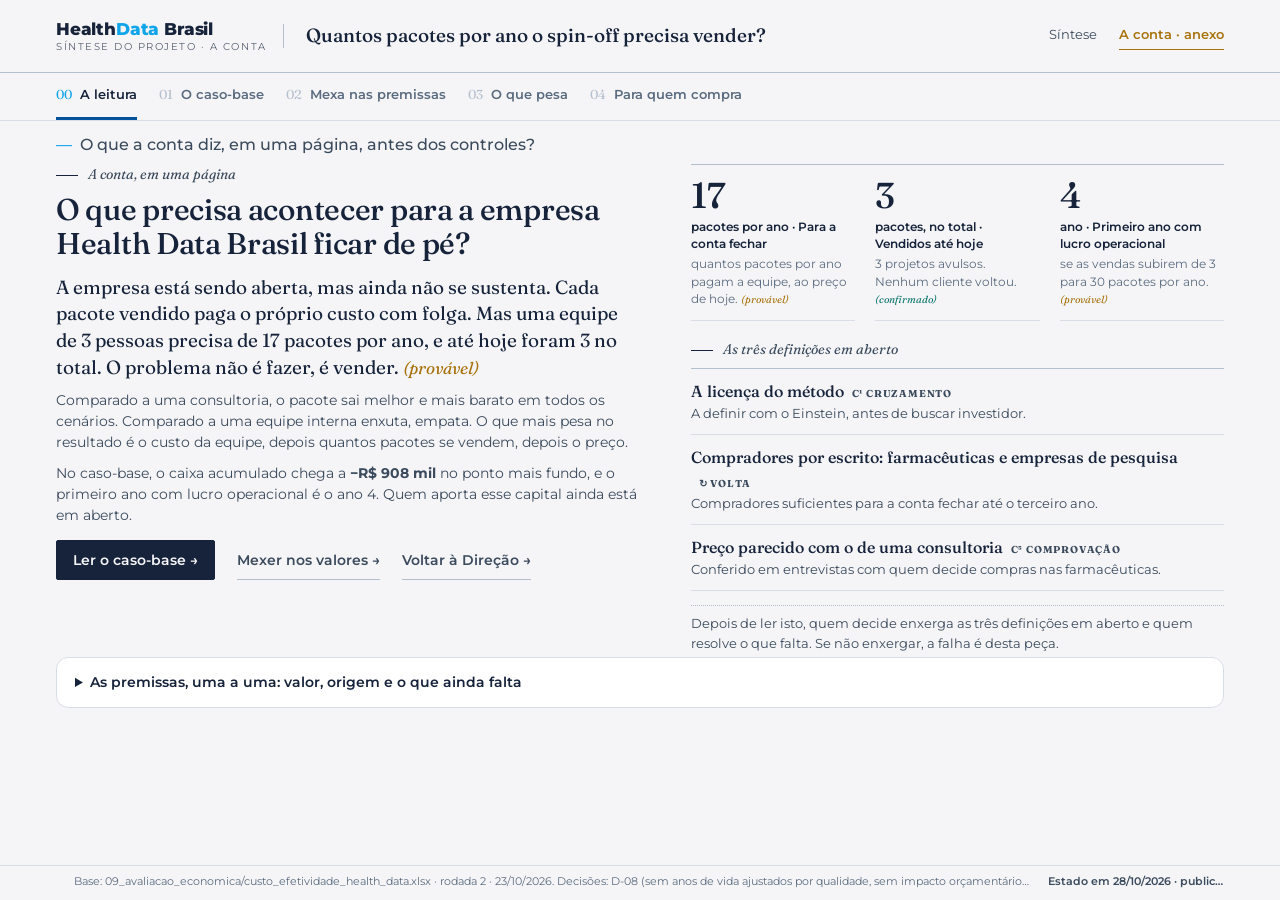
==== commit e317d056: "Publicação 15: A abertura em sete perguntas A 00 chama-se Abertura e o quadro à direita passou às se" ====
--- a/caso-economico/index.html
+++ b/caso-economico/index.html
@@ -248,7 +248,7 @@
 
 <script src="../js/data.js"></script>
 <script src="../js/convergencia.js"></script>
-<script id="caso-json" type="application/json">/*CASO_JSON*/{"rodada": 2, "atualizado": "2026-10-23", "fonte": "09_avaliacao_economica/custo_efetividade_health_data.xlsx", "decisoes": ["D-08 (sem QALY, sem impacto orçamentário)", "D-12 (spin-off)", "D-13 (premissas declaradas)"], "caso_base": {"volumes": [3, 6, 12, 20, 30], "preco": 35000, "custo_variavel": 4500, "equipe": 504000, "infra": 12000, "custo_fixo": 516000, "investimento": 0, "royalty": 0, "taxa": 0.25, "selic": 0.14, "impostos": 0.34, "preco_piso": 20000, "preco_teto": 50000, "pacotes_vendidos": 3, "fte_extra": 168000, "mrr_go": 150000}, "projecao": {"volume": [3, 6, 12, 20, 30], "preco": [35000, 35000, 35000, 35000, 35000], "receita": [105000, 210000, 420000, 700000, 1050000], "royalty": [0, 0, 0, 0, 0], "custo_variavel": [13500, 27000, 54000, 90000, 135000], "margem_bruta": [91500, 183000, 366000, 610000, 915000], "custo_fixo": [516000, 516000, 516000, 516000, 516000], "ebitda": [-424500, -333000, -150000, 94000, 399000], "amortizacao": [0, 0, 0, 0, 0], "ebit": [-424500, -333000, -150000, 94000, 399000], "impostos": [0, 0, 0, 31960, 135660], "lucro_liquido": [-424500, -333000, -150000, 62040, 263340], "fluxo": [-424500, -333000, -150000, 62040, 263340], "acumulado": [-424500, -757500, -907500, -845460, -582120], "investimento": 0, "vpl": -517817.16, "tir": "sem TIR positiva (soma dos fluxos negativa em 5 anos)", "payback": "> 5 anos", "ano_primeiro_lucro": 4, "caixa_minimo": -907500, "veredito": "INVIAVEL"}, "cenarios": [{"nome": "Caso-base (D-13)", "mult_volume": 1, "preco": 35000, "custo_variavel": 4500, "custo_fixo": 516000, "royalty": 0, "taxa": 0.25, "fluxo": [-424500, -333000, -150000, 62040, 263340], "vpl": -517817.16, "delta": 0}, {"nome": "Volume -50%", "mult_volume": 0.5, "preco": 35000, "custo_variavel": 4500, "custo_fixo": 516000, "royalty": 0, "taxa": 0.25, "fluxo": [-470250, -424500, -333000, -211000, -58500], "vpl": -923970.88, "delta": -406153.72}, {"nome": "Volume +50%", "mult_volume": 1.5, "preco": 35000, "custo_variavel": 4500, "custo_fixo": 516000, "royalty": 0, "taxa": 0.25, "fluxo": [-378750, -241500, 21780, 263340, 565290], "vpl": -153310.35, "delta": 364506.82}, {"nome": "Preco piso (P01)", "mult_volume": 1, "preco": 20000, "custo_variavel": 4500, "custo_fixo": 516000, "royalty": 0, "taxa": 0.25, "fluxo": [-469500, -423000, -330000, -206000, -51000], "vpl": -916369.28, "delta": -398552.12}, {"nome": "Preco teto (P02)", "mult_volume": 1, "preco": 50000, "custo_variavel": 4500, "custo_fixo": 516000, "royalty": 0, "taxa": 0.25, "fluxo": [-379500, -243000, 19800, 260040, 560340], "vpl": -158857.8, "delta": 358959.36}, {"nome": "Custo por pacote x2", "mult_volume": 1, "preco": 35000, "custo_variavel": 9000, "custo_fixo": 516000, "royalty": 0, "taxa": 0.25, "fluxo": [-438000, -360000, -204000, 2640, 174240], "vpl": -627071.69, "delta": -109254.53}, {"nome": "+1 FTE comercial (P32)", "mult_volume": 1, "preco": 35000, "custo_variavel": 4500, "custo_fixo": 684000, "royalty": 0, "taxa": 0.25, "fluxo": [-592500, -501000, -318000, -74000, 152460], "vpl": -937808.31, "delta": -419991.14}, {"nome": "Equipe 2 FTE (fundador sai)", "mult_volume": 1, "preco": 35000, "custo_variavel": 4500, "custo_fixo": 348000, "royalty": 0, "taxa": 0.25, "fluxo": [-256500, -165000, 11880, 172920, 374220], "vpl": -111265.0, "delta": 406552.17}, {"nome": "Royalty Einstein 5%", "mult_volume": 1, "preco": 35000, "custo_variavel": 4500, "custo_fixo": 516000, "royalty": 0.05, "taxa": 0.25, "fluxo": [-429750, -343500, -171000, 38940, 228690], "vpl": -560305.04, "delta": -42487.87}, {"nome": "Royalty Einstein 10%", "mult_volume": 1, "preco": 35000, "custo_variavel": 4500, "custo_fixo": 516000, "royalty": 0.1, "taxa": 0.25, "fluxo": [-435000, -354000, -192000, 15840, 194040], "vpl": -602792.91, "delta": -84975.74}, {"nome": "Taxa = Selic (P19)", "mult_volume": 1, "preco": 35000, "custo_variavel": 4500, "custo_fixo": 516000, "royalty": 0, "taxa": 0.1425, "fluxo": [-424500, -333000, -150000, 62040, 263340], "vpl": -555555.82, "delta": -37738.65}, {"nome": "Taxa 35%", "mult_volume": 1, "preco": 35000, "custo_variavel": 4500, "custo_fixo": 516000, "royalty": 0, "taxa": 0.35, "fluxo": [-424500, -333000, -150000, 62040, 263340], "vpl": -480720.16, "delta": 37097.0}, {"nome": "Combinado pessimista", "mult_volume": 0.5, "preco": 20000, "custo_variavel": 4500, "custo_fixo": 684000, "royalty": 0.05, "taxa": 0.25, "fluxo": [-662250, -640500, -597000, -539000, -466500], "vpl": -1619021.12, "delta": -1101203.96}, {"nome": "Combinado otimista", "mult_volume": 1.5, "preco": 50000, "custo_variavel": 4500, "custo_fixo": 516000, "royalty": 0, "taxa": 0.25, "fluxo": [-311250, -106500, 199980, 560340, 1010790], "vpl": 345960.69, "delta": 863777.86}], "tornado": [{"premissa": "Volume (P17, P27-P30)", "variacao": "-50% / +50%", "vpl_baixo": -923970.88, "vpl_alto": -153310.35, "amplitude": 770660.53, "rank": 2}, {"premissa": "Preco do pacote (P26)", "variacao": "R$20 mil / R$50 mil", "vpl_baixo": -916369.28, "vpl_alto": -158857.8, "amplitude": 757511.48, "rank": 3}, {"premissa": "Custo por pacote (P10)", "variacao": "x2 / base", "vpl_baixo": -627071.69, "vpl_alto": -517817.16, "amplitude": 109254.53, "rank": 4}, {"premissa": "Equipe (P13)", "variacao": "+1 FTE / 2 FTE", "vpl_baixo": -937808.31, "vpl_alto": -111265.0, "amplitude": 826543.31, "rank": 1}, {"premissa": "Royalty Einstein (P31)", "variacao": "10% / 0%", "vpl_baixo": -602792.91, "vpl_alto": -517817.16, "amplitude": 84975.74, "rank": 5}, {"premissa": "Taxa de desconto (P20)", "variacao": "35% / Selic", "vpl_baixo": -480720.16, "vpl_alto": -555555.82, "amplitude": 74835.66, "rank": 6}], "limiar": {"precos": [20000, 35000, 50000], "custo_fixo": [{"nivel": 250000, "pacotes": [17, 9, 6]}, {"nivel": 500000, "pacotes": [33, 17, 11]}, {"nivel": 1000000, "pacotes": [65, 33, 22]}, {"nivel": 2000000, "pacotes": [130, 66, 44]}, {"nivel": 516000, "pacotes": [34, 17, 12]}], "mrr_go": [90, 52, 36], "taxas": [0.1425, 0.25, 0.35], "investimento": [{"nivel": 2000000, "pacotes": [20, 25, 30]}, {"nivel": 3000000, "pacotes": [29, 37, 45]}, {"nivel": 4000000, "pacotes": [39, 49, 60]}]}, "custo_por_coorte": [{"comparador": "Equipe interna - piso", "custo": 20000, "semanas": 2, "semanas_poupadas": 1.99, "incr_piso": 0, "rcei_piso": 0, "resultado_piso": "DOMINANTE (custa igual ou menos e e mais rapido)", "incr_teto": 30000, "rcei_teto": 15062.76, "resultado_teto": "TRADE-OFF: 15.063 R$ por semana poupada", "preco_teto_30": 14000, "preco_teto_50": 10000}, {"comparador": "Equipe interna - teto", "custo": 120000, "semanas": 8, "semanas_poupadas": 7.99, "incr_piso": -100000, "rcei_piso": -12513.03, "resultado_piso": "DOMINANTE (custa igual ou menos e e mais rapido)", "incr_teto": -70000, "rcei_teto": -8759.12, "resultado_teto": "DOMINANTE (custa igual ou menos e e mais rapido)", "preco_teto_30": 84000, "preco_teto_50": 60000}, {"comparador": "Consultoria - piso", "custo": 50000, "semanas": 2, "semanas_poupadas": 1.99, "incr_piso": -30000, "rcei_piso": -15062.76, "resultado_piso": "DOMINANTE (custa igual ou menos e e mais rapido)", "incr_teto": 0, "rcei_teto": 0, "resultado_teto": "DOMINANTE (custa igual ou menos e e mais rapido)", "preco_teto_30": 35000, "preco_teto_50": 25000}, {"comparador": "Consultoria - teto", "custo": 500000, "semanas": 8, "semanas_poupadas": 7.99, "incr_piso": -480000, "rcei_piso": -60062.57, "resultado_piso": "DOMINANTE (custa igual ou menos e e mais rapido)", "incr_teto": -450000, "rcei_teto": -56308.65, "resultado_teto": "DOMINANTE (custa igual ou menos e e mais rapido)", "preco_teto_30": 350000, "preco_teto_50": 250000}], "premissas": [{"id": "P01", "premissa": "Preco do pacote de analise HDB - piso", "valor": 20000, "unidade": "R$/pacote", "status_marcador": "🗣️", "status": "hipótese", "camada": "A", "fonte": "06_modelo_negocio/REVENUE STREAMS 💰.md (Berg, 17/09)", "derivacao": "faixa dos 3 contratos pontuais; contratos nao vistos em documento", "lacuna": "L-01"}, {"id": "P02", "premissa": "Preco do pacote de analise HDB - teto", "valor": 50000, "unidade": "R$/pacote", "status_marcador": "🗣️", "status": "hipótese", "camada": "A", "fonte": "idem", "derivacao": "idem", "lacuna": "L-01"}, {"id": "P03", "premissa": "Tempo de geracao da coorte pelo HDB, com linkage", "valor": 20, "unidade": "minutos", "status_marcador": "🗣️", "status": "hipótese", "camada": "B", "fonte": "01_evidencias/ficha_diagnostico_fase1.md l. 64", "derivacao": "maquina local de 32 GB; e a geracao da coorte, nao a entrega do pacote", "lacuna": "L-07"}, {"id": "P04", "premissa": "Tempo de montagem manual da base - piso", "valor": 2, "unidade": "semanas", "status_marcador": "⚠️", "status": "hipótese", "camada": "A", "fonte": "02_analise_biodesign/solucao_existente.md l. 217", "derivacao": "'sem referencia padronizada'; saida de IA", "lacuna": "L-03"}, {"id": "P05", "premissa": "Tempo de montagem manual da base - teto", "valor": 8, "unidade": "semanas", "status_marcador": "⚠️", "status": "hipótese", "camada": "A", "fonte": "idem", "derivacao": "idem", "lacuna": "L-03"}, {"id": "P06", "premissa": "Custo de equipe interna por projeto - piso", "valor": 20000, "unidade": "R$/projeto", "status_marcador": "⚠️", "status": "hipótese", "camada": "A", "fonte": "solucao_existente.md l. 234", "derivacao": "2-8 semanas x 1-3 analistas x R$8-20 mil/mes; saida de IA", "lacuna": "L-03"}, {"id": "P07", "premissa": "Custo de equipe interna por projeto - teto", "valor": 120000, "unidade": "R$/projeto", "status_marcador": "⚠️", "status": "hipótese", "camada": "A", "fonte": "idem", "derivacao": "idem", "lacuna": "L-03"}, {"id": "P08", "premissa": "Custo de consultoria externa por projeto - piso", "valor": 50000, "unidade": "R$/projeto", "status_marcador": "⚠️", "status": "hipótese", "camada": "A", "fonte": "solucao_existente.md l. 235", "derivacao": "saida de IA", "lacuna": "L-03"}, {"id": "P09", "premissa": "Custo de consultoria externa por projeto - teto", "valor": 500000, "unidade": "R$/projeto", "status_marcador": "⚠️", "status": "hipótese", "camada": "A", "fonte": "idem", "derivacao": "'500 mil+'; o teto real e maior", "lacuna": "L-03"}, {"id": "P10", "premissa": "Custo variavel de entrega por pacote (HDB)", "valor": 4500, "unidade": "R$/pacote", "status_marcador": "⚠️ declarado (D-13)", "status": "declarada", "camada": "A", "fonte": "solucao_existente.md l. 234 (faixa salarial de analista)", "derivacao": "40 h de analista a R$87,50/h (meio da faixa R$8-20 mil/mes / 160 h) = R$3.500 + 8 h de revisao clinica a R$125/h (topo da faixa) = R$1.000; infra marginal ~0 (processamento local). Hora medica real provavelmente maior", "lacuna": "L-02: quantas horas de analista e de revisao clinica cada pacote consome?"}, {"id": "P11", "premissa": "Custo variavel usado na analise de limiar", "valor": 4500, "unidade": "R$/pacote", "status_marcador": "⚠️ declarado (D-13)", "status": "declarada", "camada": "A", "fonte": 0, "derivacao": "na rodada 1 era zero declarado (limite inferior); agora usa P10", "lacuna": "L-02"}, {"id": "P12", "premissa": "Custo operacional atual (infra local)", "valor": 12000, "unidade": "R$/ano", "status_marcador": "🗣️", "status": "hipótese", "camada": "B", "fonte": "06_modelo_negocio/COST STRUCTURE 🏷️.md (Joao, 17/09)", "derivacao": "~R$1.000/mes x 12; nuvem bloqueada de proposito", "lacuna": "L-05"}, {"id": "P13", "premissa": "Custo anual de equipe do spin-off", "valor": 504000, "unidade": "R$/ano", "status_marcador": "⚠️ declarado (D-13)", "status": "declarada", "camada": "A", "fonte": "solucao_existente.md l. 234 (faixa salarial)", "derivacao": "3 FTE (os 3 fundadores) x R$14.000/mes (meio da faixa R$8-20 mil) x 12; pro-labore, sem encargos CLT; nao inclui comercial nem juridico (ver P32); se um fundador sair do pais, FTE cai", "lacuna": "L-04: qual a dedicacao e a remuneracao de cada fundador?"}, {"id": "P14", "premissa": "Investimento ja feito no app", "valor": null, "unidade": "R$", "status_marcador": "⚪", "status": "aberta", "camada": "B", "fonte": "-", "derivacao": "custo afundado: nao entra no fluxo de caixa", "lacuna": "L-05"}, {"id": "P15", "premissa": "Investimento para abrir self-service e nuvem", "valor": 0, "unidade": "R$", "status_marcador": "⚠️ zero declarado (D-13)", "status": "declarada", "camada": "A", "fonte": "06_modelo_negocio/COST STRUCTURE 🏷️.md", "derivacao": "no horizonte de 5 anos o spin-off mantem o modelo de pacote e a nuvem bloqueada; abrir self-service vira decisao futura, com caso proprio", "lacuna": "L-05"}, {"id": "P16", "premissa": "Pacotes vendidos ate hoje", "valor": 3, "unidade": "pacotes (total)", "status_marcador": "🗣️", "status": "hipótese", "camada": "B", "fonte": "REVENUE STREAMS 💰.md", "derivacao": "periodo dos 3 contratos nao informado", "lacuna": "L-09"}, {"id": "P17", "premissa": "Volume de pacotes - ano 1", "valor": 3, "unidade": "pacotes/ano", "status_marcador": "⚠️ declarado (D-13)", "status": "declarada", "camada": "A", "fonte": "P16", "derivacao": "mantem o ritmo dos 3 contratos, supondo que ocorreram em ~1 ano (periodo ⚪)", "lacuna": "L-09: quantos pacotes/ano sao realistas nos anos 1 a 3?"}, {"id": "P18", "premissa": "Preco recorrente (assinatura)", "valor": null, "unidade": "R$/ano", "status_marcador": "⚪", "status": "aberta", "camada": "B", "fonte": "-", "derivacao": "fora do caso-base: o spin-off vende por pacote (P26)", "lacuna": "L-01"}, {"id": "P19", "premissa": "Selic meta", "valor": 0.14, "unidade": "a.a.", "status_marcador": "⚠️", "status": "hipótese", "camada": "B", "fonte": "imprensa (Renova Invest, O Povo, 2026); confirmar no BCB", "derivacao": "componente livre de risco da taxa de desconto", "lacuna": "-"}, {"id": "P20", "premissa": "Taxa de desconto, caso-base", "valor": 0.25, "unidade": "a.a.", "status_marcador": "⚠️ declarado (D-13)", "status": "declarada", "camada": "B", "fonte": "P19 + premio de risco", "derivacao": "Selic 14,25% + 10,75 p.p. de premio para empresa sem receita recorrente, arredondado a 25%. Sem fonte para o premio; 14,25% e 35% em Cenarios", "lacuna": "-"}, {"id": "P21", "premissa": "Aliquota de impostos sobre o lucro", "valor": 0.34, "unidade": null, "status_marcador": "✅", "status": "fechada", "camada": "B", "fonte": "custo_efetividade/Method/biodesign_projecao_financeira_methodology.md §3.1", "derivacao": "IRPJ 15% + adicional 10% + CSLL 9%; sem compensacao de prejuizo (conservador); Simples nao avaliado", "lacuna": "-"}, {"id": "P22", "premissa": "Criterio 'Go' de receita recorrente (MRR)", "valor": 150000, "unidade": "R$/mes", "status_marcador": "⚠️", "status": "hipótese", "camada": "B", "fonte": "solucao_existente.md l. 602", "derivacao": "saida de IA; junto com 5+ clientes e NPS > 50", "lacuna": "-"}, {"id": "P23", "premissa": "Investimento de referencia para MVP - piso", "valor": 2000000, "unidade": "R$", "status_marcador": "⚠️", "status": "hipótese", "camada": "B", "fonte": "solucao_existente.md l. 559", "derivacao": "saida de IA; o HDB ja tem app; so nivel de teste", "lacuna": "L-05"}, {"id": "P24", "premissa": "Investimento de referencia para MVP - teto", "valor": 4000000, "unidade": "R$", "status_marcador": "⚠️", "status": "hipótese", "camada": "B", "fonte": "idem", "derivacao": "idem", "lacuna": "L-05"}, {"id": "P25", "premissa": "Tracao minima para 'Go'", "valor": 1, "unidade": "cliente pagante ou LOI", "status_marcador": "🔵", "status": "fechada", "camada": "B", "fonte": "Roteiro Sprint 20 Dias, atividade 3.3", "derivacao": null, "lacuna": "-"}, {"id": "P26", "premissa": "Preco do pacote, caso-base da projecao", "valor": 35000, "unidade": "R$/pacote", "status_marcador": "⚠️ declarado (D-13)", "status": "declarada", "camada": "A", "fonte": "P01-P02 e Custo_Por_Coorte!L8", "derivacao": "meio da faixa dos 3 contratos; coincide com o preco-teto contra a consultoria-piso deixando 30% da economia ao comprador", "lacuna": "L-01"}, {"id": "P27", "premissa": "Volume de pacotes - ano 2", "valor": 6, "unidade": "pacotes/ano", "status_marcador": "⚠️ declarado (D-13)", "status": "declarada", "camada": "A", "fonte": "-", "derivacao": "dobra o ano 1", "lacuna": "L-09"}, {"id": "P28", "premissa": "Volume de pacotes - ano 3", "valor": 12, "unidade": "pacotes/ano", "status_marcador": "⚠️ declarado (D-13)", "status": "declarada", "camada": "A", "fonte": "-", "derivacao": "dobra o ano 2", "lacuna": "L-09"}, {"id": "P29", "premissa": "Volume de pacotes - ano 4", "valor": 20, "unidade": "pacotes/ano", "status_marcador": "⚠️ declarado (D-13)", "status": "declarada", "camada": "A", "fonte": "-", "derivacao": "+67%", "lacuna": "L-09"}, {"id": "P30", "premissa": "Volume de pacotes - ano 5", "valor": 30, "unidade": "pacotes/ano", "status_marcador": "⚠️ declarado (D-13)", "status": "declarada", "camada": "A", "fonte": "need_mercado_20261023 §2.1", "derivacao": "+50%; receita do ano 5 (R$1,05 mi) fica abaixo de ~0,5% do proxy de mercado Brasil (USD 40-80 mi/ano, a R$5/USD ilustrativo)", "lacuna": "L-09, L-16"}, {"id": "P31", "premissa": "Royalty / licenca ao Einstein (% da receita)", "valor": 0, "unidade": "%", "status_marcador": "⚠️ zero declarado (D-13)", "status": "declarada", "camada": "A", "fonte": "-", "derivacao": "licenca do IP ainda nao negociada; 5% e 10% em Cenarios", "lacuna": "L-06, L-10"}, {"id": "P32", "premissa": "Custo de 1 FTE comercial adicional", "valor": 168000, "unidade": "R$/ano", "status_marcador": "⚠️ derivado", "status": "declarada", "camada": "B", "fonte": "solucao_existente.md l. 234", "derivacao": "1 x R$14.000/mes x 12; so entra em Cenarios", "lacuna": "L-04"}], "versao": {"numero": 14, "data": "2026-10-28", "titulo": "Os achados no celular"}}/*FIM_CASO_JSON*/</script>
+<script id="caso-json" type="application/json">/*CASO_JSON*/{"rodada": 2, "atualizado": "2026-10-23", "fonte": "09_avaliacao_economica/custo_efetividade_health_data.xlsx", "decisoes": ["D-08 (sem QALY, sem impacto orçamentário)", "D-12 (spin-off)", "D-13 (premissas declaradas)"], "caso_base": {"volumes": [3, 6, 12, 20, 30], "preco": 35000, "custo_variavel": 4500, "equipe": 504000, "infra": 12000, "custo_fixo": 516000, "investimento": 0, "royalty": 0, "taxa": 0.25, "selic": 0.14, "impostos": 0.34, "preco_piso": 20000, "preco_teto": 50000, "pacotes_vendidos": 3, "fte_extra": 168000, "mrr_go": 150000}, "projecao": {"volume": [3, 6, 12, 20, 30], "preco": [35000, 35000, 35000, 35000, 35000], "receita": [105000, 210000, 420000, 700000, 1050000], "royalty": [0, 0, 0, 0, 0], "custo_variavel": [13500, 27000, 54000, 90000, 135000], "margem_bruta": [91500, 183000, 366000, 610000, 915000], "custo_fixo": [516000, 516000, 516000, 516000, 516000], "ebitda": [-424500, -333000, -150000, 94000, 399000], "amortizacao": [0, 0, 0, 0, 0], "ebit": [-424500, -333000, -150000, 94000, 399000], "impostos": [0, 0, 0, 31960, 135660], "lucro_liquido": [-424500, -333000, -150000, 62040, 263340], "fluxo": [-424500, -333000, -150000, 62040, 263340], "acumulado": [-424500, -757500, -907500, -845460, -582120], "investimento": 0, "vpl": -517817.16, "tir": "sem TIR positiva (soma dos fluxos negativa em 5 anos)", "payback": "> 5 anos", "ano_primeiro_lucro": 4, "caixa_minimo": -907500, "veredito": "INVIAVEL"}, "cenarios": [{"nome": "Caso-base (D-13)", "mult_volume": 1, "preco": 35000, "custo_variavel": 4500, "custo_fixo": 516000, "royalty": 0, "taxa": 0.25, "fluxo": [-424500, -333000, -150000, 62040, 263340], "vpl": -517817.16, "delta": 0}, {"nome": "Volume -50%", "mult_volume": 0.5, "preco": 35000, "custo_variavel": 4500, "custo_fixo": 516000, "royalty": 0, "taxa": 0.25, "fluxo": [-470250, -424500, -333000, -211000, -58500], "vpl": -923970.88, "delta": -406153.72}, {"nome": "Volume +50%", "mult_volume": 1.5, "preco": 35000, "custo_variavel": 4500, "custo_fixo": 516000, "royalty": 0, "taxa": 0.25, "fluxo": [-378750, -241500, 21780, 263340, 565290], "vpl": -153310.35, "delta": 364506.82}, {"nome": "Preco piso (P01)", "mult_volume": 1, "preco": 20000, "custo_variavel": 4500, "custo_fixo": 516000, "royalty": 0, "taxa": 0.25, "fluxo": [-469500, -423000, -330000, -206000, -51000], "vpl": -916369.28, "delta": -398552.12}, {"nome": "Preco teto (P02)", "mult_volume": 1, "preco": 50000, "custo_variavel": 4500, "custo_fixo": 516000, "royalty": 0, "taxa": 0.25, "fluxo": [-379500, -243000, 19800, 260040, 560340], "vpl": -158857.8, "delta": 358959.36}, {"nome": "Custo por pacote x2", "mult_volume": 1, "preco": 35000, "custo_variavel": 9000, "custo_fixo": 516000, "royalty": 0, "taxa": 0.25, "fluxo": [-438000, -360000, -204000, 2640, 174240], "vpl": -627071.69, "delta": -109254.53}, {"nome": "+1 FTE comercial (P32)", "mult_volume": 1, "preco": 35000, "custo_variavel": 4500, "custo_fixo": 684000, "royalty": 0, "taxa": 0.25, "fluxo": [-592500, -501000, -318000, -74000, 152460], "vpl": -937808.31, "delta": -419991.14}, {"nome": "Equipe 2 FTE (fundador sai)", "mult_volume": 1, "preco": 35000, "custo_variavel": 4500, "custo_fixo": 348000, "royalty": 0, "taxa": 0.25, "fluxo": [-256500, -165000, 11880, 172920, 374220], "vpl": -111265.0, "delta": 406552.17}, {"nome": "Royalty Einstein 5%", "mult_volume": 1, "preco": 35000, "custo_variavel": 4500, "custo_fixo": 516000, "royalty": 0.05, "taxa": 0.25, "fluxo": [-429750, -343500, -171000, 38940, 228690], "vpl": -560305.04, "delta": -42487.87}, {"nome": "Royalty Einstein 10%", "mult_volume": 1, "preco": 35000, "custo_variavel": 4500, "custo_fixo": 516000, "royalty": 0.1, "taxa": 0.25, "fluxo": [-435000, -354000, -192000, 15840, 194040], "vpl": -602792.91, "delta": -84975.74}, {"nome": "Taxa = Selic (P19)", "mult_volume": 1, "preco": 35000, "custo_variavel": 4500, "custo_fixo": 516000, "royalty": 0, "taxa": 0.1425, "fluxo": [-424500, -333000, -150000, 62040, 263340], "vpl": -555555.82, "delta": -37738.65}, {"nome": "Taxa 35%", "mult_volume": 1, "preco": 35000, "custo_variavel": 4500, "custo_fixo": 516000, "royalty": 0, "taxa": 0.35, "fluxo": [-424500, -333000, -150000, 62040, 263340], "vpl": -480720.16, "delta": 37097.0}, {"nome": "Combinado pessimista", "mult_volume": 0.5, "preco": 20000, "custo_variavel": 4500, "custo_fixo": 684000, "royalty": 0.05, "taxa": 0.25, "fluxo": [-662250, -640500, -597000, -539000, -466500], "vpl": -1619021.12, "delta": -1101203.96}, {"nome": "Combinado otimista", "mult_volume": 1.5, "preco": 50000, "custo_variavel": 4500, "custo_fixo": 516000, "royalty": 0, "taxa": 0.25, "fluxo": [-311250, -106500, 199980, 560340, 1010790], "vpl": 345960.69, "delta": 863777.86}], "tornado": [{"premissa": "Volume (P17, P27-P30)", "variacao": "-50% / +50%", "vpl_baixo": -923970.88, "vpl_alto": -153310.35, "amplitude": 770660.53, "rank": 2}, {"premissa": "Preco do pacote (P26)", "variacao": "R$20 mil / R$50 mil", "vpl_baixo": -916369.28, "vpl_alto": -158857.8, "amplitude": 757511.48, "rank": 3}, {"premissa": "Custo por pacote (P10)", "variacao": "x2 / base", "vpl_baixo": -627071.69, "vpl_alto": -517817.16, "amplitude": 109254.53, "rank": 4}, {"premissa": "Equipe (P13)", "variacao": "+1 FTE / 2 FTE", "vpl_baixo": -937808.31, "vpl_alto": -111265.0, "amplitude": 826543.31, "rank": 1}, {"premissa": "Royalty Einstein (P31)", "variacao": "10% / 0%", "vpl_baixo": -602792.91, "vpl_alto": -517817.16, "amplitude": 84975.74, "rank": 5}, {"premissa": "Taxa de desconto (P20)", "variacao": "35% / Selic", "vpl_baixo": -480720.16, "vpl_alto": -555555.82, "amplitude": 74835.66, "rank": 6}], "limiar": {"precos": [20000, 35000, 50000], "custo_fixo": [{"nivel": 250000, "pacotes": [17, 9, 6]}, {"nivel": 500000, "pacotes": [33, 17, 11]}, {"nivel": 1000000, "pacotes": [65, 33, 22]}, {"nivel": 2000000, "pacotes": [130, 66, 44]}, {"nivel": 516000, "pacotes": [34, 17, 12]}], "mrr_go": [90, 52, 36], "taxas": [0.1425, 0.25, 0.35], "investimento": [{"nivel": 2000000, "pacotes": [20, 25, 30]}, {"nivel": 3000000, "pacotes": [29, 37, 45]}, {"nivel": 4000000, "pacotes": [39, 49, 60]}]}, "custo_por_coorte": [{"comparador": "Equipe interna - piso", "custo": 20000, "semanas": 2, "semanas_poupadas": 1.99, "incr_piso": 0, "rcei_piso": 0, "resultado_piso": "DOMINANTE (custa igual ou menos e e mais rapido)", "incr_teto": 30000, "rcei_teto": 15062.76, "resultado_teto": "TRADE-OFF: 15.063 R$ por semana poupada", "preco_teto_30": 14000, "preco_teto_50": 10000}, {"comparador": "Equipe interna - teto", "custo": 120000, "semanas": 8, "semanas_poupadas": 7.99, "incr_piso": -100000, "rcei_piso": -12513.03, "resultado_piso": "DOMINANTE (custa igual ou menos e e mais rapido)", "incr_teto": -70000, "rcei_teto": -8759.12, "resultado_teto": "DOMINANTE (custa igual ou menos e e mais rapido)", "preco_teto_30": 84000, "preco_teto_50": 60000}, {"comparador": "Consultoria - piso", "custo": 50000, "semanas": 2, "semanas_poupadas": 1.99, "incr_piso": -30000, "rcei_piso": -15062.76, "resultado_piso": "DOMINANTE (custa igual ou menos e e mais rapido)", "incr_teto": 0, "rcei_teto": 0, "resultado_teto": "DOMINANTE (custa igual ou menos e e mais rapido)", "preco_teto_30": 35000, "preco_teto_50": 25000}, {"comparador": "Consultoria - teto", "custo": 500000, "semanas": 8, "semanas_poupadas": 7.99, "incr_piso": -480000, "rcei_piso": -60062.57, "resultado_piso": "DOMINANTE (custa igual ou menos e e mais rapido)", "incr_teto": -450000, "rcei_teto": -56308.65, "resultado_teto": "DOMINANTE (custa igual ou menos e e mais rapido)", "preco_teto_30": 350000, "preco_teto_50": 250000}], "premissas": [{"id": "P01", "premissa": "Preco do pacote de analise HDB - piso", "valor": 20000, "unidade": "R$/pacote", "status_marcador": "🗣️", "status": "hipótese", "camada": "A", "fonte": "06_modelo_negocio/REVENUE STREAMS 💰.md (Berg, 17/09)", "derivacao": "faixa dos 3 contratos pontuais; contratos nao vistos em documento", "lacuna": "L-01"}, {"id": "P02", "premissa": "Preco do pacote de analise HDB - teto", "valor": 50000, "unidade": "R$/pacote", "status_marcador": "🗣️", "status": "hipótese", "camada": "A", "fonte": "idem", "derivacao": "idem", "lacuna": "L-01"}, {"id": "P03", "premissa": "Tempo de geracao da coorte pelo HDB, com linkage", "valor": 20, "unidade": "minutos", "status_marcador": "🗣️", "status": "hipótese", "camada": "B", "fonte": "01_evidencias/ficha_diagnostico_fase1.md l. 64", "derivacao": "maquina local de 32 GB; e a geracao da coorte, nao a entrega do pacote", "lacuna": "L-07"}, {"id": "P04", "premissa": "Tempo de montagem manual da base - piso", "valor": 2, "unidade": "semanas", "status_marcador": "⚠️", "status": "hipótese", "camada": "A", "fonte": "02_analise_biodesign/solucao_existente.md l. 217", "derivacao": "'sem referencia padronizada'; saida de IA", "lacuna": "L-03"}, {"id": "P05", "premissa": "Tempo de montagem manual da base - teto", "valor": 8, "unidade": "semanas", "status_marcador": "⚠️", "status": "hipótese", "camada": "A", "fonte": "idem", "derivacao": "idem", "lacuna": "L-03"}, {"id": "P06", "premissa": "Custo de equipe interna por projeto - piso", "valor": 20000, "unidade": "R$/projeto", "status_marcador": "⚠️", "status": "hipótese", "camada": "A", "fonte": "solucao_existente.md l. 234", "derivacao": "2-8 semanas x 1-3 analistas x R$8-20 mil/mes; saida de IA", "lacuna": "L-03"}, {"id": "P07", "premissa": "Custo de equipe interna por projeto - teto", "valor": 120000, "unidade": "R$/projeto", "status_marcador": "⚠️", "status": "hipótese", "camada": "A", "fonte": "idem", "derivacao": "idem", "lacuna": "L-03"}, {"id": "P08", "premissa": "Custo de consultoria externa por projeto - piso", "valor": 50000, "unidade": "R$/projeto", "status_marcador": "⚠️", "status": "hipótese", "camada": "A", "fonte": "solucao_existente.md l. 235", "derivacao": "saida de IA", "lacuna": "L-03"}, {"id": "P09", "premissa": "Custo de consultoria externa por projeto - teto", "valor": 500000, "unidade": "R$/projeto", "status_marcador": "⚠️", "status": "hipótese", "camada": "A", "fonte": "idem", "derivacao": "'500 mil+'; o teto real e maior", "lacuna": "L-03"}, {"id": "P10", "premissa": "Custo variavel de entrega por pacote (HDB)", "valor": 4500, "unidade": "R$/pacote", "status_marcador": "⚠️ declarado (D-13)", "status": "declarada", "camada": "A", "fonte": "solucao_existente.md l. 234 (faixa salarial de analista)", "derivacao": "40 h de analista a R$87,50/h (meio da faixa R$8-20 mil/mes / 160 h) = R$3.500 + 8 h de revisao clinica a R$125/h (topo da faixa) = R$1.000; infra marginal ~0 (processamento local). Hora medica real provavelmente maior", "lacuna": "L-02: quantas horas de analista e de revisao clinica cada pacote consome?"}, {"id": "P11", "premissa": "Custo variavel usado na analise de limiar", "valor": 4500, "unidade": "R$/pacote", "status_marcador": "⚠️ declarado (D-13)", "status": "declarada", "camada": "A", "fonte": 0, "derivacao": "na rodada 1 era zero declarado (limite inferior); agora usa P10", "lacuna": "L-02"}, {"id": "P12", "premissa": "Custo operacional atual (infra local)", "valor": 12000, "unidade": "R$/ano", "status_marcador": "🗣️", "status": "hipótese", "camada": "B", "fonte": "06_modelo_negocio/COST STRUCTURE 🏷️.md (Joao, 17/09)", "derivacao": "~R$1.000/mes x 12; nuvem bloqueada de proposito", "lacuna": "L-05"}, {"id": "P13", "premissa": "Custo anual de equipe do spin-off", "valor": 504000, "unidade": "R$/ano", "status_marcador": "⚠️ declarado (D-13)", "status": "declarada", "camada": "A", "fonte": "solucao_existente.md l. 234 (faixa salarial)", "derivacao": "3 FTE (os 3 fundadores) x R$14.000/mes (meio da faixa R$8-20 mil) x 12; pro-labore, sem encargos CLT; nao inclui comercial nem juridico (ver P32); se um fundador sair do pais, FTE cai", "lacuna": "L-04: qual a dedicacao e a remuneracao de cada fundador?"}, {"id": "P14", "premissa": "Investimento ja feito no app", "valor": null, "unidade": "R$", "status_marcador": "⚪", "status": "aberta", "camada": "B", "fonte": "-", "derivacao": "custo afundado: nao entra no fluxo de caixa", "lacuna": "L-05"}, {"id": "P15", "premissa": "Investimento para abrir self-service e nuvem", "valor": 0, "unidade": "R$", "status_marcador": "⚠️ zero declarado (D-13)", "status": "declarada", "camada": "A", "fonte": "06_modelo_negocio/COST STRUCTURE 🏷️.md", "derivacao": "no horizonte de 5 anos o spin-off mantem o modelo de pacote e a nuvem bloqueada; abrir self-service vira decisao futura, com caso proprio", "lacuna": "L-05"}, {"id": "P16", "premissa": "Pacotes vendidos ate hoje", "valor": 3, "unidade": "pacotes (total)", "status_marcador": "🗣️", "status": "hipótese", "camada": "B", "fonte": "REVENUE STREAMS 💰.md", "derivacao": "periodo dos 3 contratos nao informado", "lacuna": "L-09"}, {"id": "P17", "premissa": "Volume de pacotes - ano 1", "valor": 3, "unidade": "pacotes/ano", "status_marcador": "⚠️ declarado (D-13)", "status": "declarada", "camada": "A", "fonte": "P16", "derivacao": "mantem o ritmo dos 3 contratos, supondo que ocorreram em ~1 ano (periodo ⚪)", "lacuna": "L-09: quantos pacotes/ano sao realistas nos anos 1 a 3?"}, {"id": "P18", "premissa": "Preco recorrente (assinatura)", "valor": null, "unidade": "R$/ano", "status_marcador": "⚪", "status": "aberta", "camada": "B", "fonte": "-", "derivacao": "fora do caso-base: o spin-off vende por pacote (P26)", "lacuna": "L-01"}, {"id": "P19", "premissa": "Selic meta", "valor": 0.14, "unidade": "a.a.", "status_marcador": "⚠️", "status": "hipótese", "camada": "B", "fonte": "imprensa (Renova Invest, O Povo, 2026); confirmar no BCB", "derivacao": "componente livre de risco da taxa de desconto", "lacuna": "-"}, {"id": "P20", "premissa": "Taxa de desconto, caso-base", "valor": 0.25, "unidade": "a.a.", "status_marcador": "⚠️ declarado (D-13)", "status": "declarada", "camada": "B", "fonte": "P19 + premio de risco", "derivacao": "Selic 14,25% + 10,75 p.p. de premio para empresa sem receita recorrente, arredondado a 25%. Sem fonte para o premio; 14,25% e 35% em Cenarios", "lacuna": "-"}, {"id": "P21", "premissa": "Aliquota de impostos sobre o lucro", "valor": 0.34, "unidade": null, "status_marcador": "✅", "status": "fechada", "camada": "B", "fonte": "custo_efetividade/Method/biodesign_projecao_financeira_methodology.md §3.1", "derivacao": "IRPJ 15% + adicional 10% + CSLL 9%; sem compensacao de prejuizo (conservador); Simples nao avaliado", "lacuna": "-"}, {"id": "P22", "premissa": "Criterio 'Go' de receita recorrente (MRR)", "valor": 150000, "unidade": "R$/mes", "status_marcador": "⚠️", "status": "hipótese", "camada": "B", "fonte": "solucao_existente.md l. 602", "derivacao": "saida de IA; junto com 5+ clientes e NPS > 50", "lacuna": "-"}, {"id": "P23", "premissa": "Investimento de referencia para MVP - piso", "valor": 2000000, "unidade": "R$", "status_marcador": "⚠️", "status": "hipótese", "camada": "B", "fonte": "solucao_existente.md l. 559", "derivacao": "saida de IA; o HDB ja tem app; so nivel de teste", "lacuna": "L-05"}, {"id": "P24", "premissa": "Investimento de referencia para MVP - teto", "valor": 4000000, "unidade": "R$", "status_marcador": "⚠️", "status": "hipótese", "camada": "B", "fonte": "idem", "derivacao": "idem", "lacuna": "L-05"}, {"id": "P25", "premissa": "Tracao minima para 'Go'", "valor": 1, "unidade": "cliente pagante ou LOI", "status_marcador": "🔵", "status": "fechada", "camada": "B", "fonte": "Roteiro Sprint 20 Dias, atividade 3.3", "derivacao": null, "lacuna": "-"}, {"id": "P26", "premissa": "Preco do pacote, caso-base da projecao", "valor": 35000, "unidade": "R$/pacote", "status_marcador": "⚠️ declarado (D-13)", "status": "declarada", "camada": "A", "fonte": "P01-P02 e Custo_Por_Coorte!L8", "derivacao": "meio da faixa dos 3 contratos; coincide com o preco-teto contra a consultoria-piso deixando 30% da economia ao comprador", "lacuna": "L-01"}, {"id": "P27", "premissa": "Volume de pacotes - ano 2", "valor": 6, "unidade": "pacotes/ano", "status_marcador": "⚠️ declarado (D-13)", "status": "declarada", "camada": "A", "fonte": "-", "derivacao": "dobra o ano 1", "lacuna": "L-09"}, {"id": "P28", "premissa": "Volume de pacotes - ano 3", "valor": 12, "unidade": "pacotes/ano", "status_marcador": "⚠️ declarado (D-13)", "status": "declarada", "camada": "A", "fonte": "-", "derivacao": "dobra o ano 2", "lacuna": "L-09"}, {"id": "P29", "premissa": "Volume de pacotes - ano 4", "valor": 20, "unidade": "pacotes/ano", "status_marcador": "⚠️ declarado (D-13)", "status": "declarada", "camada": "A", "fonte": "-", "derivacao": "+67%", "lacuna": "L-09"}, {"id": "P30", "premissa": "Volume de pacotes - ano 5", "valor": 30, "unidade": "pacotes/ano", "status_marcador": "⚠️ declarado (D-13)", "status": "declarada", "camada": "A", "fonte": "need_mercado_20261023 §2.1", "derivacao": "+50%; receita do ano 5 (R$1,05 mi) fica abaixo de ~0,5% do proxy de mercado Brasil (USD 40-80 mi/ano, a R$5/USD ilustrativo)", "lacuna": "L-09, L-16"}, {"id": "P31", "premissa": "Royalty / licenca ao Einstein (% da receita)", "valor": 0, "unidade": "%", "status_marcador": "⚠️ zero declarado (D-13)", "status": "declarada", "camada": "A", "fonte": "-", "derivacao": "licenca do IP ainda nao negociada; 5% e 10% em Cenarios", "lacuna": "L-06, L-10"}, {"id": "P32", "premissa": "Custo de 1 FTE comercial adicional", "valor": 168000, "unidade": "R$/ano", "status_marcador": "⚠️ derivado", "status": "declarada", "camada": "B", "fonte": "solucao_existente.md l. 234", "derivacao": "1 x R$14.000/mes x 12; so entra em Cenarios", "lacuna": "L-04"}], "versao": {"numero": 15, "data": "2026-10-28", "titulo": "A abertura em sete perguntas"}}/*FIM_CASO_JSON*/</script>
 <script>
 (function () {
   "use strict";
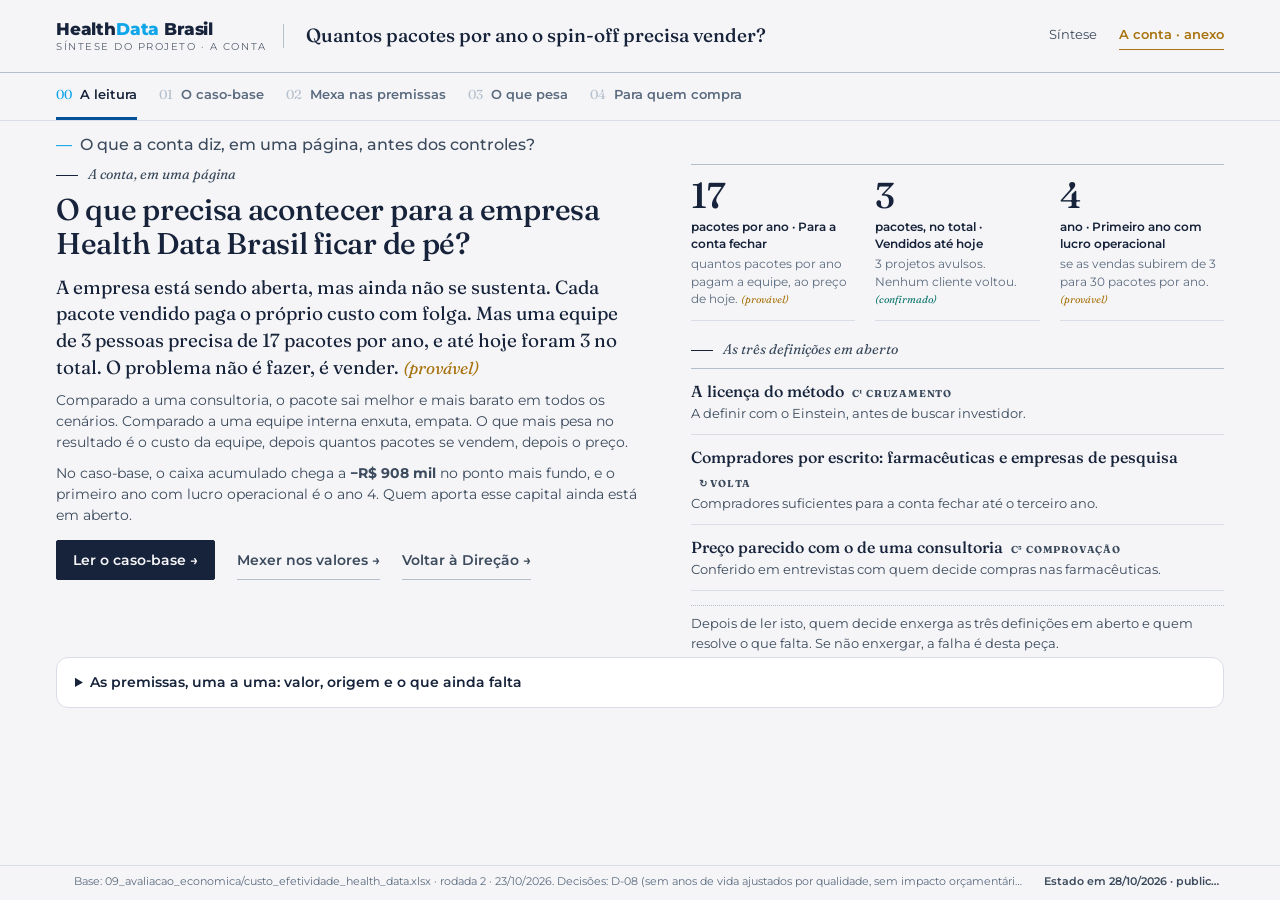
==== commit f6ed367e: "Publicação 16: Nada rola na janela maximizada Medida ao vivo, a janela maximizada do usuário dá 1264" ====
--- a/caso-economico/index.html
+++ b/caso-economico/index.html
@@ -248,7 +248,7 @@
 
 <script src="../js/data.js"></script>
 <script src="../js/convergencia.js"></script>
-<script id="caso-json" type="application/json">/*CASO_JSON*/{"rodada": 2, "atualizado": "2026-10-23", "fonte": "09_avaliacao_economica/custo_efetividade_health_data.xlsx", "decisoes": ["D-08 (sem QALY, sem impacto orçamentário)", "D-12 (spin-off)", "D-13 (premissas declaradas)"], "caso_base": {"volumes": [3, 6, 12, 20, 30], "preco": 35000, "custo_variavel": 4500, "equipe": 504000, "infra": 12000, "custo_fixo": 516000, "investimento": 0, "royalty": 0, "taxa": 0.25, "selic": 0.14, "impostos": 0.34, "preco_piso": 20000, "preco_teto": 50000, "pacotes_vendidos": 3, "fte_extra": 168000, "mrr_go": 150000}, "projecao": {"volume": [3, 6, 12, 20, 30], "preco": [35000, 35000, 35000, 35000, 35000], "receita": [105000, 210000, 420000, 700000, 1050000], "royalty": [0, 0, 0, 0, 0], "custo_variavel": [13500, 27000, 54000, 90000, 135000], "margem_bruta": [91500, 183000, 366000, 610000, 915000], "custo_fixo": [516000, 516000, 516000, 516000, 516000], "ebitda": [-424500, -333000, -150000, 94000, 399000], "amortizacao": [0, 0, 0, 0, 0], "ebit": [-424500, -333000, -150000, 94000, 399000], "impostos": [0, 0, 0, 31960, 135660], "lucro_liquido": [-424500, -333000, -150000, 62040, 263340], "fluxo": [-424500, -333000, -150000, 62040, 263340], "acumulado": [-424500, -757500, -907500, -845460, -582120], "investimento": 0, "vpl": -517817.16, "tir": "sem TIR positiva (soma dos fluxos negativa em 5 anos)", "payback": "> 5 anos", "ano_primeiro_lucro": 4, "caixa_minimo": -907500, "veredito": "INVIAVEL"}, "cenarios": [{"nome": "Caso-base (D-13)", "mult_volume": 1, "preco": 35000, "custo_variavel": 4500, "custo_fixo": 516000, "royalty": 0, "taxa": 0.25, "fluxo": [-424500, -333000, -150000, 62040, 263340], "vpl": -517817.16, "delta": 0}, {"nome": "Volume -50%", "mult_volume": 0.5, "preco": 35000, "custo_variavel": 4500, "custo_fixo": 516000, "royalty": 0, "taxa": 0.25, "fluxo": [-470250, -424500, -333000, -211000, -58500], "vpl": -923970.88, "delta": -406153.72}, {"nome": "Volume +50%", "mult_volume": 1.5, "preco": 35000, "custo_variavel": 4500, "custo_fixo": 516000, "royalty": 0, "taxa": 0.25, "fluxo": [-378750, -241500, 21780, 263340, 565290], "vpl": -153310.35, "delta": 364506.82}, {"nome": "Preco piso (P01)", "mult_volume": 1, "preco": 20000, "custo_variavel": 4500, "custo_fixo": 516000, "royalty": 0, "taxa": 0.25, "fluxo": [-469500, -423000, -330000, -206000, -51000], "vpl": -916369.28, "delta": -398552.12}, {"nome": "Preco teto (P02)", "mult_volume": 1, "preco": 50000, "custo_variavel": 4500, "custo_fixo": 516000, "royalty": 0, "taxa": 0.25, "fluxo": [-379500, -243000, 19800, 260040, 560340], "vpl": -158857.8, "delta": 358959.36}, {"nome": "Custo por pacote x2", "mult_volume": 1, "preco": 35000, "custo_variavel": 9000, "custo_fixo": 516000, "royalty": 0, "taxa": 0.25, "fluxo": [-438000, -360000, -204000, 2640, 174240], "vpl": -627071.69, "delta": -109254.53}, {"nome": "+1 FTE comercial (P32)", "mult_volume": 1, "preco": 35000, "custo_variavel": 4500, "custo_fixo": 684000, "royalty": 0, "taxa": 0.25, "fluxo": [-592500, -501000, -318000, -74000, 152460], "vpl": -937808.31, "delta": -419991.14}, {"nome": "Equipe 2 FTE (fundador sai)", "mult_volume": 1, "preco": 35000, "custo_variavel": 4500, "custo_fixo": 348000, "royalty": 0, "taxa": 0.25, "fluxo": [-256500, -165000, 11880, 172920, 374220], "vpl": -111265.0, "delta": 406552.17}, {"nome": "Royalty Einstein 5%", "mult_volume": 1, "preco": 35000, "custo_variavel": 4500, "custo_fixo": 516000, "royalty": 0.05, "taxa": 0.25, "fluxo": [-429750, -343500, -171000, 38940, 228690], "vpl": -560305.04, "delta": -42487.87}, {"nome": "Royalty Einstein 10%", "mult_volume": 1, "preco": 35000, "custo_variavel": 4500, "custo_fixo": 516000, "royalty": 0.1, "taxa": 0.25, "fluxo": [-435000, -354000, -192000, 15840, 194040], "vpl": -602792.91, "delta": -84975.74}, {"nome": "Taxa = Selic (P19)", "mult_volume": 1, "preco": 35000, "custo_variavel": 4500, "custo_fixo": 516000, "royalty": 0, "taxa": 0.1425, "fluxo": [-424500, -333000, -150000, 62040, 263340], "vpl": -555555.82, "delta": -37738.65}, {"nome": "Taxa 35%", "mult_volume": 1, "preco": 35000, "custo_variavel": 4500, "custo_fixo": 516000, "royalty": 0, "taxa": 0.35, "fluxo": [-424500, -333000, -150000, 62040, 263340], "vpl": -480720.16, "delta": 37097.0}, {"nome": "Combinado pessimista", "mult_volume": 0.5, "preco": 20000, "custo_variavel": 4500, "custo_fixo": 684000, "royalty": 0.05, "taxa": 0.25, "fluxo": [-662250, -640500, -597000, -539000, -466500], "vpl": -1619021.12, "delta": -1101203.96}, {"nome": "Combinado otimista", "mult_volume": 1.5, "preco": 50000, "custo_variavel": 4500, "custo_fixo": 516000, "royalty": 0, "taxa": 0.25, "fluxo": [-311250, -106500, 199980, 560340, 1010790], "vpl": 345960.69, "delta": 863777.86}], "tornado": [{"premissa": "Volume (P17, P27-P30)", "variacao": "-50% / +50%", "vpl_baixo": -923970.88, "vpl_alto": -153310.35, "amplitude": 770660.53, "rank": 2}, {"premissa": "Preco do pacote (P26)", "variacao": "R$20 mil / R$50 mil", "vpl_baixo": -916369.28, "vpl_alto": -158857.8, "amplitude": 757511.48, "rank": 3}, {"premissa": "Custo por pacote (P10)", "variacao": "x2 / base", "vpl_baixo": -627071.69, "vpl_alto": -517817.16, "amplitude": 109254.53, "rank": 4}, {"premissa": "Equipe (P13)", "variacao": "+1 FTE / 2 FTE", "vpl_baixo": -937808.31, "vpl_alto": -111265.0, "amplitude": 826543.31, "rank": 1}, {"premissa": "Royalty Einstein (P31)", "variacao": "10% / 0%", "vpl_baixo": -602792.91, "vpl_alto": -517817.16, "amplitude": 84975.74, "rank": 5}, {"premissa": "Taxa de desconto (P20)", "variacao": "35% / Selic", "vpl_baixo": -480720.16, "vpl_alto": -555555.82, "amplitude": 74835.66, "rank": 6}], "limiar": {"precos": [20000, 35000, 50000], "custo_fixo": [{"nivel": 250000, "pacotes": [17, 9, 6]}, {"nivel": 500000, "pacotes": [33, 17, 11]}, {"nivel": 1000000, "pacotes": [65, 33, 22]}, {"nivel": 2000000, "pacotes": [130, 66, 44]}, {"nivel": 516000, "pacotes": [34, 17, 12]}], "mrr_go": [90, 52, 36], "taxas": [0.1425, 0.25, 0.35], "investimento": [{"nivel": 2000000, "pacotes": [20, 25, 30]}, {"nivel": 3000000, "pacotes": [29, 37, 45]}, {"nivel": 4000000, "pacotes": [39, 49, 60]}]}, "custo_por_coorte": [{"comparador": "Equipe interna - piso", "custo": 20000, "semanas": 2, "semanas_poupadas": 1.99, "incr_piso": 0, "rcei_piso": 0, "resultado_piso": "DOMINANTE (custa igual ou menos e e mais rapido)", "incr_teto": 30000, "rcei_teto": 15062.76, "resultado_teto": "TRADE-OFF: 15.063 R$ por semana poupada", "preco_teto_30": 14000, "preco_teto_50": 10000}, {"comparador": "Equipe interna - teto", "custo": 120000, "semanas": 8, "semanas_poupadas": 7.99, "incr_piso": -100000, "rcei_piso": -12513.03, "resultado_piso": "DOMINANTE (custa igual ou menos e e mais rapido)", "incr_teto": -70000, "rcei_teto": -8759.12, "resultado_teto": "DOMINANTE (custa igual ou menos e e mais rapido)", "preco_teto_30": 84000, "preco_teto_50": 60000}, {"comparador": "Consultoria - piso", "custo": 50000, "semanas": 2, "semanas_poupadas": 1.99, "incr_piso": -30000, "rcei_piso": -15062.76, "resultado_piso": "DOMINANTE (custa igual ou menos e e mais rapido)", "incr_teto": 0, "rcei_teto": 0, "resultado_teto": "DOMINANTE (custa igual ou menos e e mais rapido)", "preco_teto_30": 35000, "preco_teto_50": 25000}, {"comparador": "Consultoria - teto", "custo": 500000, "semanas": 8, "semanas_poupadas": 7.99, "incr_piso": -480000, "rcei_piso": -60062.57, "resultado_piso": "DOMINANTE (custa igual ou menos e e mais rapido)", "incr_teto": -450000, "rcei_teto": -56308.65, "resultado_teto": "DOMINANTE (custa igual ou menos e e mais rapido)", "preco_teto_30": 350000, "preco_teto_50": 250000}], "premissas": [{"id": "P01", "premissa": "Preco do pacote de analise HDB - piso", "valor": 20000, "unidade": "R$/pacote", "status_marcador": "🗣️", "status": "hipótese", "camada": "A", "fonte": "06_modelo_negocio/REVENUE STREAMS 💰.md (Berg, 17/09)", "derivacao": "faixa dos 3 contratos pontuais; contratos nao vistos em documento", "lacuna": "L-01"}, {"id": "P02", "premissa": "Preco do pacote de analise HDB - teto", "valor": 50000, "unidade": "R$/pacote", "status_marcador": "🗣️", "status": "hipótese", "camada": "A", "fonte": "idem", "derivacao": "idem", "lacuna": "L-01"}, {"id": "P03", "premissa": "Tempo de geracao da coorte pelo HDB, com linkage", "valor": 20, "unidade": "minutos", "status_marcador": "🗣️", "status": "hipótese", "camada": "B", "fonte": "01_evidencias/ficha_diagnostico_fase1.md l. 64", "derivacao": "maquina local de 32 GB; e a geracao da coorte, nao a entrega do pacote", "lacuna": "L-07"}, {"id": "P04", "premissa": "Tempo de montagem manual da base - piso", "valor": 2, "unidade": "semanas", "status_marcador": "⚠️", "status": "hipótese", "camada": "A", "fonte": "02_analise_biodesign/solucao_existente.md l. 217", "derivacao": "'sem referencia padronizada'; saida de IA", "lacuna": "L-03"}, {"id": "P05", "premissa": "Tempo de montagem manual da base - teto", "valor": 8, "unidade": "semanas", "status_marcador": "⚠️", "status": "hipótese", "camada": "A", "fonte": "idem", "derivacao": "idem", "lacuna": "L-03"}, {"id": "P06", "premissa": "Custo de equipe interna por projeto - piso", "valor": 20000, "unidade": "R$/projeto", "status_marcador": "⚠️", "status": "hipótese", "camada": "A", "fonte": "solucao_existente.md l. 234", "derivacao": "2-8 semanas x 1-3 analistas x R$8-20 mil/mes; saida de IA", "lacuna": "L-03"}, {"id": "P07", "premissa": "Custo de equipe interna por projeto - teto", "valor": 120000, "unidade": "R$/projeto", "status_marcador": "⚠️", "status": "hipótese", "camada": "A", "fonte": "idem", "derivacao": "idem", "lacuna": "L-03"}, {"id": "P08", "premissa": "Custo de consultoria externa por projeto - piso", "valor": 50000, "unidade": "R$/projeto", "status_marcador": "⚠️", "status": "hipótese", "camada": "A", "fonte": "solucao_existente.md l. 235", "derivacao": "saida de IA", "lacuna": "L-03"}, {"id": "P09", "premissa": "Custo de consultoria externa por projeto - teto", "valor": 500000, "unidade": "R$/projeto", "status_marcador": "⚠️", "status": "hipótese", "camada": "A", "fonte": "idem", "derivacao": "'500 mil+'; o teto real e maior", "lacuna": "L-03"}, {"id": "P10", "premissa": "Custo variavel de entrega por pacote (HDB)", "valor": 4500, "unidade": "R$/pacote", "status_marcador": "⚠️ declarado (D-13)", "status": "declarada", "camada": "A", "fonte": "solucao_existente.md l. 234 (faixa salarial de analista)", "derivacao": "40 h de analista a R$87,50/h (meio da faixa R$8-20 mil/mes / 160 h) = R$3.500 + 8 h de revisao clinica a R$125/h (topo da faixa) = R$1.000; infra marginal ~0 (processamento local). Hora medica real provavelmente maior", "lacuna": "L-02: quantas horas de analista e de revisao clinica cada pacote consome?"}, {"id": "P11", "premissa": "Custo variavel usado na analise de limiar", "valor": 4500, "unidade": "R$/pacote", "status_marcador": "⚠️ declarado (D-13)", "status": "declarada", "camada": "A", "fonte": 0, "derivacao": "na rodada 1 era zero declarado (limite inferior); agora usa P10", "lacuna": "L-02"}, {"id": "P12", "premissa": "Custo operacional atual (infra local)", "valor": 12000, "unidade": "R$/ano", "status_marcador": "🗣️", "status": "hipótese", "camada": "B", "fonte": "06_modelo_negocio/COST STRUCTURE 🏷️.md (Joao, 17/09)", "derivacao": "~R$1.000/mes x 12; nuvem bloqueada de proposito", "lacuna": "L-05"}, {"id": "P13", "premissa": "Custo anual de equipe do spin-off", "valor": 504000, "unidade": "R$/ano", "status_marcador": "⚠️ declarado (D-13)", "status": "declarada", "camada": "A", "fonte": "solucao_existente.md l. 234 (faixa salarial)", "derivacao": "3 FTE (os 3 fundadores) x R$14.000/mes (meio da faixa R$8-20 mil) x 12; pro-labore, sem encargos CLT; nao inclui comercial nem juridico (ver P32); se um fundador sair do pais, FTE cai", "lacuna": "L-04: qual a dedicacao e a remuneracao de cada fundador?"}, {"id": "P14", "premissa": "Investimento ja feito no app", "valor": null, "unidade": "R$", "status_marcador": "⚪", "status": "aberta", "camada": "B", "fonte": "-", "derivacao": "custo afundado: nao entra no fluxo de caixa", "lacuna": "L-05"}, {"id": "P15", "premissa": "Investimento para abrir self-service e nuvem", "valor": 0, "unidade": "R$", "status_marcador": "⚠️ zero declarado (D-13)", "status": "declarada", "camada": "A", "fonte": "06_modelo_negocio/COST STRUCTURE 🏷️.md", "derivacao": "no horizonte de 5 anos o spin-off mantem o modelo de pacote e a nuvem bloqueada; abrir self-service vira decisao futura, com caso proprio", "lacuna": "L-05"}, {"id": "P16", "premissa": "Pacotes vendidos ate hoje", "valor": 3, "unidade": "pacotes (total)", "status_marcador": "🗣️", "status": "hipótese", "camada": "B", "fonte": "REVENUE STREAMS 💰.md", "derivacao": "periodo dos 3 contratos nao informado", "lacuna": "L-09"}, {"id": "P17", "premissa": "Volume de pacotes - ano 1", "valor": 3, "unidade": "pacotes/ano", "status_marcador": "⚠️ declarado (D-13)", "status": "declarada", "camada": "A", "fonte": "P16", "derivacao": "mantem o ritmo dos 3 contratos, supondo que ocorreram em ~1 ano (periodo ⚪)", "lacuna": "L-09: quantos pacotes/ano sao realistas nos anos 1 a 3?"}, {"id": "P18", "premissa": "Preco recorrente (assinatura)", "valor": null, "unidade": "R$/ano", "status_marcador": "⚪", "status": "aberta", "camada": "B", "fonte": "-", "derivacao": "fora do caso-base: o spin-off vende por pacote (P26)", "lacuna": "L-01"}, {"id": "P19", "premissa": "Selic meta", "valor": 0.14, "unidade": "a.a.", "status_marcador": "⚠️", "status": "hipótese", "camada": "B", "fonte": "imprensa (Renova Invest, O Povo, 2026); confirmar no BCB", "derivacao": "componente livre de risco da taxa de desconto", "lacuna": "-"}, {"id": "P20", "premissa": "Taxa de desconto, caso-base", "valor": 0.25, "unidade": "a.a.", "status_marcador": "⚠️ declarado (D-13)", "status": "declarada", "camada": "B", "fonte": "P19 + premio de risco", "derivacao": "Selic 14,25% + 10,75 p.p. de premio para empresa sem receita recorrente, arredondado a 25%. Sem fonte para o premio; 14,25% e 35% em Cenarios", "lacuna": "-"}, {"id": "P21", "premissa": "Aliquota de impostos sobre o lucro", "valor": 0.34, "unidade": null, "status_marcador": "✅", "status": "fechada", "camada": "B", "fonte": "custo_efetividade/Method/biodesign_projecao_financeira_methodology.md §3.1", "derivacao": "IRPJ 15% + adicional 10% + CSLL 9%; sem compensacao de prejuizo (conservador); Simples nao avaliado", "lacuna": "-"}, {"id": "P22", "premissa": "Criterio 'Go' de receita recorrente (MRR)", "valor": 150000, "unidade": "R$/mes", "status_marcador": "⚠️", "status": "hipótese", "camada": "B", "fonte": "solucao_existente.md l. 602", "derivacao": "saida de IA; junto com 5+ clientes e NPS > 50", "lacuna": "-"}, {"id": "P23", "premissa": "Investimento de referencia para MVP - piso", "valor": 2000000, "unidade": "R$", "status_marcador": "⚠️", "status": "hipótese", "camada": "B", "fonte": "solucao_existente.md l. 559", "derivacao": "saida de IA; o HDB ja tem app; so nivel de teste", "lacuna": "L-05"}, {"id": "P24", "premissa": "Investimento de referencia para MVP - teto", "valor": 4000000, "unidade": "R$", "status_marcador": "⚠️", "status": "hipótese", "camada": "B", "fonte": "idem", "derivacao": "idem", "lacuna": "L-05"}, {"id": "P25", "premissa": "Tracao minima para 'Go'", "valor": 1, "unidade": "cliente pagante ou LOI", "status_marcador": "🔵", "status": "fechada", "camada": "B", "fonte": "Roteiro Sprint 20 Dias, atividade 3.3", "derivacao": null, "lacuna": "-"}, {"id": "P26", "premissa": "Preco do pacote, caso-base da projecao", "valor": 35000, "unidade": "R$/pacote", "status_marcador": "⚠️ declarado (D-13)", "status": "declarada", "camada": "A", "fonte": "P01-P02 e Custo_Por_Coorte!L8", "derivacao": "meio da faixa dos 3 contratos; coincide com o preco-teto contra a consultoria-piso deixando 30% da economia ao comprador", "lacuna": "L-01"}, {"id": "P27", "premissa": "Volume de pacotes - ano 2", "valor": 6, "unidade": "pacotes/ano", "status_marcador": "⚠️ declarado (D-13)", "status": "declarada", "camada": "A", "fonte": "-", "derivacao": "dobra o ano 1", "lacuna": "L-09"}, {"id": "P28", "premissa": "Volume de pacotes - ano 3", "valor": 12, "unidade": "pacotes/ano", "status_marcador": "⚠️ declarado (D-13)", "status": "declarada", "camada": "A", "fonte": "-", "derivacao": "dobra o ano 2", "lacuna": "L-09"}, {"id": "P29", "premissa": "Volume de pacotes - ano 4", "valor": 20, "unidade": "pacotes/ano", "status_marcador": "⚠️ declarado (D-13)", "status": "declarada", "camada": "A", "fonte": "-", "derivacao": "+67%", "lacuna": "L-09"}, {"id": "P30", "premissa": "Volume de pacotes - ano 5", "valor": 30, "unidade": "pacotes/ano", "status_marcador": "⚠️ declarado (D-13)", "status": "declarada", "camada": "A", "fonte": "need_mercado_20261023 §2.1", "derivacao": "+50%; receita do ano 5 (R$1,05 mi) fica abaixo de ~0,5% do proxy de mercado Brasil (USD 40-80 mi/ano, a R$5/USD ilustrativo)", "lacuna": "L-09, L-16"}, {"id": "P31", "premissa": "Royalty / licenca ao Einstein (% da receita)", "valor": 0, "unidade": "%", "status_marcador": "⚠️ zero declarado (D-13)", "status": "declarada", "camada": "A", "fonte": "-", "derivacao": "licenca do IP ainda nao negociada; 5% e 10% em Cenarios", "lacuna": "L-06, L-10"}, {"id": "P32", "premissa": "Custo de 1 FTE comercial adicional", "valor": 168000, "unidade": "R$/ano", "status_marcador": "⚠️ derivado", "status": "declarada", "camada": "B", "fonte": "solucao_existente.md l. 234", "derivacao": "1 x R$14.000/mes x 12; so entra em Cenarios", "lacuna": "L-04"}], "versao": {"numero": 15, "data": "2026-10-28", "titulo": "A abertura em sete perguntas"}}/*FIM_CASO_JSON*/</script>
+<script id="caso-json" type="application/json">/*CASO_JSON*/{"rodada": 2, "atualizado": "2026-10-23", "fonte": "09_avaliacao_economica/custo_efetividade_health_data.xlsx", "decisoes": ["D-08 (sem QALY, sem impacto orçamentário)", "D-12 (spin-off)", "D-13 (premissas declaradas)"], "caso_base": {"volumes": [3, 6, 12, 20, 30], "preco": 35000, "custo_variavel": 4500, "equipe": 504000, "infra": 12000, "custo_fixo": 516000, "investimento": 0, "royalty": 0, "taxa": 0.25, "selic": 0.14, "impostos": 0.34, "preco_piso": 20000, "preco_teto": 50000, "pacotes_vendidos": 3, "fte_extra": 168000, "mrr_go": 150000}, "projecao": {"volume": [3, 6, 12, 20, 30], "preco": [35000, 35000, 35000, 35000, 35000], "receita": [105000, 210000, 420000, 700000, 1050000], "royalty": [0, 0, 0, 0, 0], "custo_variavel": [13500, 27000, 54000, 90000, 135000], "margem_bruta": [91500, 183000, 366000, 610000, 915000], "custo_fixo": [516000, 516000, 516000, 516000, 516000], "ebitda": [-424500, -333000, -150000, 94000, 399000], "amortizacao": [0, 0, 0, 0, 0], "ebit": [-424500, -333000, -150000, 94000, 399000], "impostos": [0, 0, 0, 31960, 135660], "lucro_liquido": [-424500, -333000, -150000, 62040, 263340], "fluxo": [-424500, -333000, -150000, 62040, 263340], "acumulado": [-424500, -757500, -907500, -845460, -582120], "investimento": 0, "vpl": -517817.16, "tir": "sem TIR positiva (soma dos fluxos negativa em 5 anos)", "payback": "> 5 anos", "ano_primeiro_lucro": 4, "caixa_minimo": -907500, "veredito": "INVIAVEL"}, "cenarios": [{"nome": "Caso-base (D-13)", "mult_volume": 1, "preco": 35000, "custo_variavel": 4500, "custo_fixo": 516000, "royalty": 0, "taxa": 0.25, "fluxo": [-424500, -333000, -150000, 62040, 263340], "vpl": -517817.16, "delta": 0}, {"nome": "Volume -50%", "mult_volume": 0.5, "preco": 35000, "custo_variavel": 4500, "custo_fixo": 516000, "royalty": 0, "taxa": 0.25, "fluxo": [-470250, -424500, -333000, -211000, -58500], "vpl": -923970.88, "delta": -406153.72}, {"nome": "Volume +50%", "mult_volume": 1.5, "preco": 35000, "custo_variavel": 4500, "custo_fixo": 516000, "royalty": 0, "taxa": 0.25, "fluxo": [-378750, -241500, 21780, 263340, 565290], "vpl": -153310.35, "delta": 364506.82}, {"nome": "Preco piso (P01)", "mult_volume": 1, "preco": 20000, "custo_variavel": 4500, "custo_fixo": 516000, "royalty": 0, "taxa": 0.25, "fluxo": [-469500, -423000, -330000, -206000, -51000], "vpl": -916369.28, "delta": -398552.12}, {"nome": "Preco teto (P02)", "mult_volume": 1, "preco": 50000, "custo_variavel": 4500, "custo_fixo": 516000, "royalty": 0, "taxa": 0.25, "fluxo": [-379500, -243000, 19800, 260040, 560340], "vpl": -158857.8, "delta": 358959.36}, {"nome": "Custo por pacote x2", "mult_volume": 1, "preco": 35000, "custo_variavel": 9000, "custo_fixo": 516000, "royalty": 0, "taxa": 0.25, "fluxo": [-438000, -360000, -204000, 2640, 174240], "vpl": -627071.69, "delta": -109254.53}, {"nome": "+1 FTE comercial (P32)", "mult_volume": 1, "preco": 35000, "custo_variavel": 4500, "custo_fixo": 684000, "royalty": 0, "taxa": 0.25, "fluxo": [-592500, -501000, -318000, -74000, 152460], "vpl": -937808.31, "delta": -419991.14}, {"nome": "Equipe 2 FTE (fundador sai)", "mult_volume": 1, "preco": 35000, "custo_variavel": 4500, "custo_fixo": 348000, "royalty": 0, "taxa": 0.25, "fluxo": [-256500, -165000, 11880, 172920, 374220], "vpl": -111265.0, "delta": 406552.17}, {"nome": "Royalty Einstein 5%", "mult_volume": 1, "preco": 35000, "custo_variavel": 4500, "custo_fixo": 516000, "royalty": 0.05, "taxa": 0.25, "fluxo": [-429750, -343500, -171000, 38940, 228690], "vpl": -560305.04, "delta": -42487.87}, {"nome": "Royalty Einstein 10%", "mult_volume": 1, "preco": 35000, "custo_variavel": 4500, "custo_fixo": 516000, "royalty": 0.1, "taxa": 0.25, "fluxo": [-435000, -354000, -192000, 15840, 194040], "vpl": -602792.91, "delta": -84975.74}, {"nome": "Taxa = Selic (P19)", "mult_volume": 1, "preco": 35000, "custo_variavel": 4500, "custo_fixo": 516000, "royalty": 0, "taxa": 0.1425, "fluxo": [-424500, -333000, -150000, 62040, 263340], "vpl": -555555.82, "delta": -37738.65}, {"nome": "Taxa 35%", "mult_volume": 1, "preco": 35000, "custo_variavel": 4500, "custo_fixo": 516000, "royalty": 0, "taxa": 0.35, "fluxo": [-424500, -333000, -150000, 62040, 263340], "vpl": -480720.16, "delta": 37097.0}, {"nome": "Combinado pessimista", "mult_volume": 0.5, "preco": 20000, "custo_variavel": 4500, "custo_fixo": 684000, "royalty": 0.05, "taxa": 0.25, "fluxo": [-662250, -640500, -597000, -539000, -466500], "vpl": -1619021.12, "delta": -1101203.96}, {"nome": "Combinado otimista", "mult_volume": 1.5, "preco": 50000, "custo_variavel": 4500, "custo_fixo": 516000, "royalty": 0, "taxa": 0.25, "fluxo": [-311250, -106500, 199980, 560340, 1010790], "vpl": 345960.69, "delta": 863777.86}], "tornado": [{"premissa": "Volume (P17, P27-P30)", "variacao": "-50% / +50%", "vpl_baixo": -923970.88, "vpl_alto": -153310.35, "amplitude": 770660.53, "rank": 2}, {"premissa": "Preco do pacote (P26)", "variacao": "R$20 mil / R$50 mil", "vpl_baixo": -916369.28, "vpl_alto": -158857.8, "amplitude": 757511.48, "rank": 3}, {"premissa": "Custo por pacote (P10)", "variacao": "x2 / base", "vpl_baixo": -627071.69, "vpl_alto": -517817.16, "amplitude": 109254.53, "rank": 4}, {"premissa": "Equipe (P13)", "variacao": "+1 FTE / 2 FTE", "vpl_baixo": -937808.31, "vpl_alto": -111265.0, "amplitude": 826543.31, "rank": 1}, {"premissa": "Royalty Einstein (P31)", "variacao": "10% / 0%", "vpl_baixo": -602792.91, "vpl_alto": -517817.16, "amplitude": 84975.74, "rank": 5}, {"premissa": "Taxa de desconto (P20)", "variacao": "35% / Selic", "vpl_baixo": -480720.16, "vpl_alto": -555555.82, "amplitude": 74835.66, "rank": 6}], "limiar": {"precos": [20000, 35000, 50000], "custo_fixo": [{"nivel": 250000, "pacotes": [17, 9, 6]}, {"nivel": 500000, "pacotes": [33, 17, 11]}, {"nivel": 1000000, "pacotes": [65, 33, 22]}, {"nivel": 2000000, "pacotes": [130, 66, 44]}, {"nivel": 516000, "pacotes": [34, 17, 12]}], "mrr_go": [90, 52, 36], "taxas": [0.1425, 0.25, 0.35], "investimento": [{"nivel": 2000000, "pacotes": [20, 25, 30]}, {"nivel": 3000000, "pacotes": [29, 37, 45]}, {"nivel": 4000000, "pacotes": [39, 49, 60]}]}, "custo_por_coorte": [{"comparador": "Equipe interna - piso", "custo": 20000, "semanas": 2, "semanas_poupadas": 1.99, "incr_piso": 0, "rcei_piso": 0, "resultado_piso": "DOMINANTE (custa igual ou menos e e mais rapido)", "incr_teto": 30000, "rcei_teto": 15062.76, "resultado_teto": "TRADE-OFF: 15.063 R$ por semana poupada", "preco_teto_30": 14000, "preco_teto_50": 10000}, {"comparador": "Equipe interna - teto", "custo": 120000, "semanas": 8, "semanas_poupadas": 7.99, "incr_piso": -100000, "rcei_piso": -12513.03, "resultado_piso": "DOMINANTE (custa igual ou menos e e mais rapido)", "incr_teto": -70000, "rcei_teto": -8759.12, "resultado_teto": "DOMINANTE (custa igual ou menos e e mais rapido)", "preco_teto_30": 84000, "preco_teto_50": 60000}, {"comparador": "Consultoria - piso", "custo": 50000, "semanas": 2, "semanas_poupadas": 1.99, "incr_piso": -30000, "rcei_piso": -15062.76, "resultado_piso": "DOMINANTE (custa igual ou menos e e mais rapido)", "incr_teto": 0, "rcei_teto": 0, "resultado_teto": "DOMINANTE (custa igual ou menos e e mais rapido)", "preco_teto_30": 35000, "preco_teto_50": 25000}, {"comparador": "Consultoria - teto", "custo": 500000, "semanas": 8, "semanas_poupadas": 7.99, "incr_piso": -480000, "rcei_piso": -60062.57, "resultado_piso": "DOMINANTE (custa igual ou menos e e mais rapido)", "incr_teto": -450000, "rcei_teto": -56308.65, "resultado_teto": "DOMINANTE (custa igual ou menos e e mais rapido)", "preco_teto_30": 350000, "preco_teto_50": 250000}], "premissas": [{"id": "P01", "premissa": "Preco do pacote de analise HDB - piso", "valor": 20000, "unidade": "R$/pacote", "status_marcador": "🗣️", "status": "hipótese", "camada": "A", "fonte": "06_modelo_negocio/REVENUE STREAMS 💰.md (Berg, 17/09)", "derivacao": "faixa dos 3 contratos pontuais; contratos nao vistos em documento", "lacuna": "L-01"}, {"id": "P02", "premissa": "Preco do pacote de analise HDB - teto", "valor": 50000, "unidade": "R$/pacote", "status_marcador": "🗣️", "status": "hipótese", "camada": "A", "fonte": "idem", "derivacao": "idem", "lacuna": "L-01"}, {"id": "P03", "premissa": "Tempo de geracao da coorte pelo HDB, com linkage", "valor": 20, "unidade": "minutos", "status_marcador": "🗣️", "status": "hipótese", "camada": "B", "fonte": "01_evidencias/ficha_diagnostico_fase1.md l. 64", "derivacao": "maquina local de 32 GB; e a geracao da coorte, nao a entrega do pacote", "lacuna": "L-07"}, {"id": "P04", "premissa": "Tempo de montagem manual da base - piso", "valor": 2, "unidade": "semanas", "status_marcador": "⚠️", "status": "hipótese", "camada": "A", "fonte": "02_analise_biodesign/solucao_existente.md l. 217", "derivacao": "'sem referencia padronizada'; saida de IA", "lacuna": "L-03"}, {"id": "P05", "premissa": "Tempo de montagem manual da base - teto", "valor": 8, "unidade": "semanas", "status_marcador": "⚠️", "status": "hipótese", "camada": "A", "fonte": "idem", "derivacao": "idem", "lacuna": "L-03"}, {"id": "P06", "premissa": "Custo de equipe interna por projeto - piso", "valor": 20000, "unidade": "R$/projeto", "status_marcador": "⚠️", "status": "hipótese", "camada": "A", "fonte": "solucao_existente.md l. 234", "derivacao": "2-8 semanas x 1-3 analistas x R$8-20 mil/mes; saida de IA", "lacuna": "L-03"}, {"id": "P07", "premissa": "Custo de equipe interna por projeto - teto", "valor": 120000, "unidade": "R$/projeto", "status_marcador": "⚠️", "status": "hipótese", "camada": "A", "fonte": "idem", "derivacao": "idem", "lacuna": "L-03"}, {"id": "P08", "premissa": "Custo de consultoria externa por projeto - piso", "valor": 50000, "unidade": "R$/projeto", "status_marcador": "⚠️", "status": "hipótese", "camada": "A", "fonte": "solucao_existente.md l. 235", "derivacao": "saida de IA", "lacuna": "L-03"}, {"id": "P09", "premissa": "Custo de consultoria externa por projeto - teto", "valor": 500000, "unidade": "R$/projeto", "status_marcador": "⚠️", "status": "hipótese", "camada": "A", "fonte": "idem", "derivacao": "'500 mil+'; o teto real e maior", "lacuna": "L-03"}, {"id": "P10", "premissa": "Custo variavel de entrega por pacote (HDB)", "valor": 4500, "unidade": "R$/pacote", "status_marcador": "⚠️ declarado (D-13)", "status": "declarada", "camada": "A", "fonte": "solucao_existente.md l. 234 (faixa salarial de analista)", "derivacao": "40 h de analista a R$87,50/h (meio da faixa R$8-20 mil/mes / 160 h) = R$3.500 + 8 h de revisao clinica a R$125/h (topo da faixa) = R$1.000; infra marginal ~0 (processamento local). Hora medica real provavelmente maior", "lacuna": "L-02: quantas horas de analista e de revisao clinica cada pacote consome?"}, {"id": "P11", "premissa": "Custo variavel usado na analise de limiar", "valor": 4500, "unidade": "R$/pacote", "status_marcador": "⚠️ declarado (D-13)", "status": "declarada", "camada": "A", "fonte": 0, "derivacao": "na rodada 1 era zero declarado (limite inferior); agora usa P10", "lacuna": "L-02"}, {"id": "P12", "premissa": "Custo operacional atual (infra local)", "valor": 12000, "unidade": "R$/ano", "status_marcador": "🗣️", "status": "hipótese", "camada": "B", "fonte": "06_modelo_negocio/COST STRUCTURE 🏷️.md (Joao, 17/09)", "derivacao": "~R$1.000/mes x 12; nuvem bloqueada de proposito", "lacuna": "L-05"}, {"id": "P13", "premissa": "Custo anual de equipe do spin-off", "valor": 504000, "unidade": "R$/ano", "status_marcador": "⚠️ declarado (D-13)", "status": "declarada", "camada": "A", "fonte": "solucao_existente.md l. 234 (faixa salarial)", "derivacao": "3 FTE (os 3 fundadores) x R$14.000/mes (meio da faixa R$8-20 mil) x 12; pro-labore, sem encargos CLT; nao inclui comercial nem juridico (ver P32); se um fundador sair do pais, FTE cai", "lacuna": "L-04: qual a dedicacao e a remuneracao de cada fundador?"}, {"id": "P14", "premissa": "Investimento ja feito no app", "valor": null, "unidade": "R$", "status_marcador": "⚪", "status": "aberta", "camada": "B", "fonte": "-", "derivacao": "custo afundado: nao entra no fluxo de caixa", "lacuna": "L-05"}, {"id": "P15", "premissa": "Investimento para abrir self-service e nuvem", "valor": 0, "unidade": "R$", "status_marcador": "⚠️ zero declarado (D-13)", "status": "declarada", "camada": "A", "fonte": "06_modelo_negocio/COST STRUCTURE 🏷️.md", "derivacao": "no horizonte de 5 anos o spin-off mantem o modelo de pacote e a nuvem bloqueada; abrir self-service vira decisao futura, com caso proprio", "lacuna": "L-05"}, {"id": "P16", "premissa": "Pacotes vendidos ate hoje", "valor": 3, "unidade": "pacotes (total)", "status_marcador": "🗣️", "status": "hipótese", "camada": "B", "fonte": "REVENUE STREAMS 💰.md", "derivacao": "periodo dos 3 contratos nao informado", "lacuna": "L-09"}, {"id": "P17", "premissa": "Volume de pacotes - ano 1", "valor": 3, "unidade": "pacotes/ano", "status_marcador": "⚠️ declarado (D-13)", "status": "declarada", "camada": "A", "fonte": "P16", "derivacao": "mantem o ritmo dos 3 contratos, supondo que ocorreram em ~1 ano (periodo ⚪)", "lacuna": "L-09: quantos pacotes/ano sao realistas nos anos 1 a 3?"}, {"id": "P18", "premissa": "Preco recorrente (assinatura)", "valor": null, "unidade": "R$/ano", "status_marcador": "⚪", "status": "aberta", "camada": "B", "fonte": "-", "derivacao": "fora do caso-base: o spin-off vende por pacote (P26)", "lacuna": "L-01"}, {"id": "P19", "premissa": "Selic meta", "valor": 0.14, "unidade": "a.a.", "status_marcador": "⚠️", "status": "hipótese", "camada": "B", "fonte": "imprensa (Renova Invest, O Povo, 2026); confirmar no BCB", "derivacao": "componente livre de risco da taxa de desconto", "lacuna": "-"}, {"id": "P20", "premissa": "Taxa de desconto, caso-base", "valor": 0.25, "unidade": "a.a.", "status_marcador": "⚠️ declarado (D-13)", "status": "declarada", "camada": "B", "fonte": "P19 + premio de risco", "derivacao": "Selic 14,25% + 10,75 p.p. de premio para empresa sem receita recorrente, arredondado a 25%. Sem fonte para o premio; 14,25% e 35% em Cenarios", "lacuna": "-"}, {"id": "P21", "premissa": "Aliquota de impostos sobre o lucro", "valor": 0.34, "unidade": null, "status_marcador": "✅", "status": "fechada", "camada": "B", "fonte": "custo_efetividade/Method/biodesign_projecao_financeira_methodology.md §3.1", "derivacao": "IRPJ 15% + adicional 10% + CSLL 9%; sem compensacao de prejuizo (conservador); Simples nao avaliado", "lacuna": "-"}, {"id": "P22", "premissa": "Criterio 'Go' de receita recorrente (MRR)", "valor": 150000, "unidade": "R$/mes", "status_marcador": "⚠️", "status": "hipótese", "camada": "B", "fonte": "solucao_existente.md l. 602", "derivacao": "saida de IA; junto com 5+ clientes e NPS > 50", "lacuna": "-"}, {"id": "P23", "premissa": "Investimento de referencia para MVP - piso", "valor": 2000000, "unidade": "R$", "status_marcador": "⚠️", "status": "hipótese", "camada": "B", "fonte": "solucao_existente.md l. 559", "derivacao": "saida de IA; o HDB ja tem app; so nivel de teste", "lacuna": "L-05"}, {"id": "P24", "premissa": "Investimento de referencia para MVP - teto", "valor": 4000000, "unidade": "R$", "status_marcador": "⚠️", "status": "hipótese", "camada": "B", "fonte": "idem", "derivacao": "idem", "lacuna": "L-05"}, {"id": "P25", "premissa": "Tracao minima para 'Go'", "valor": 1, "unidade": "cliente pagante ou LOI", "status_marcador": "🔵", "status": "fechada", "camada": "B", "fonte": "Roteiro Sprint 20 Dias, atividade 3.3", "derivacao": null, "lacuna": "-"}, {"id": "P26", "premissa": "Preco do pacote, caso-base da projecao", "valor": 35000, "unidade": "R$/pacote", "status_marcador": "⚠️ declarado (D-13)", "status": "declarada", "camada": "A", "fonte": "P01-P02 e Custo_Por_Coorte!L8", "derivacao": "meio da faixa dos 3 contratos; coincide com o preco-teto contra a consultoria-piso deixando 30% da economia ao comprador", "lacuna": "L-01"}, {"id": "P27", "premissa": "Volume de pacotes - ano 2", "valor": 6, "unidade": "pacotes/ano", "status_marcador": "⚠️ declarado (D-13)", "status": "declarada", "camada": "A", "fonte": "-", "derivacao": "dobra o ano 1", "lacuna": "L-09"}, {"id": "P28", "premissa": "Volume de pacotes - ano 3", "valor": 12, "unidade": "pacotes/ano", "status_marcador": "⚠️ declarado (D-13)", "status": "declarada", "camada": "A", "fonte": "-", "derivacao": "dobra o ano 2", "lacuna": "L-09"}, {"id": "P29", "premissa": "Volume de pacotes - ano 4", "valor": 20, "unidade": "pacotes/ano", "status_marcador": "⚠️ declarado (D-13)", "status": "declarada", "camada": "A", "fonte": "-", "derivacao": "+67%", "lacuna": "L-09"}, {"id": "P30", "premissa": "Volume de pacotes - ano 5", "valor": 30, "unidade": "pacotes/ano", "status_marcador": "⚠️ declarado (D-13)", "status": "declarada", "camada": "A", "fonte": "need_mercado_20261023 §2.1", "derivacao": "+50%; receita do ano 5 (R$1,05 mi) fica abaixo de ~0,5% do proxy de mercado Brasil (USD 40-80 mi/ano, a R$5/USD ilustrativo)", "lacuna": "L-09, L-16"}, {"id": "P31", "premissa": "Royalty / licenca ao Einstein (% da receita)", "valor": 0, "unidade": "%", "status_marcador": "⚠️ zero declarado (D-13)", "status": "declarada", "camada": "A", "fonte": "-", "derivacao": "licenca do IP ainda nao negociada; 5% e 10% em Cenarios", "lacuna": "L-06, L-10"}, {"id": "P32", "premissa": "Custo de 1 FTE comercial adicional", "valor": 168000, "unidade": "R$/ano", "status_marcador": "⚠️ derivado", "status": "declarada", "camada": "B", "fonte": "solucao_existente.md l. 234", "derivacao": "1 x R$14.000/mes x 12; so entra em Cenarios", "lacuna": "L-04"}], "versao": {"numero": 16, "data": "2026-10-28", "titulo": "Nada rola na janela maximizada"}}/*FIM_CASO_JSON*/</script>
 <script>
 (function () {
   "use strict";
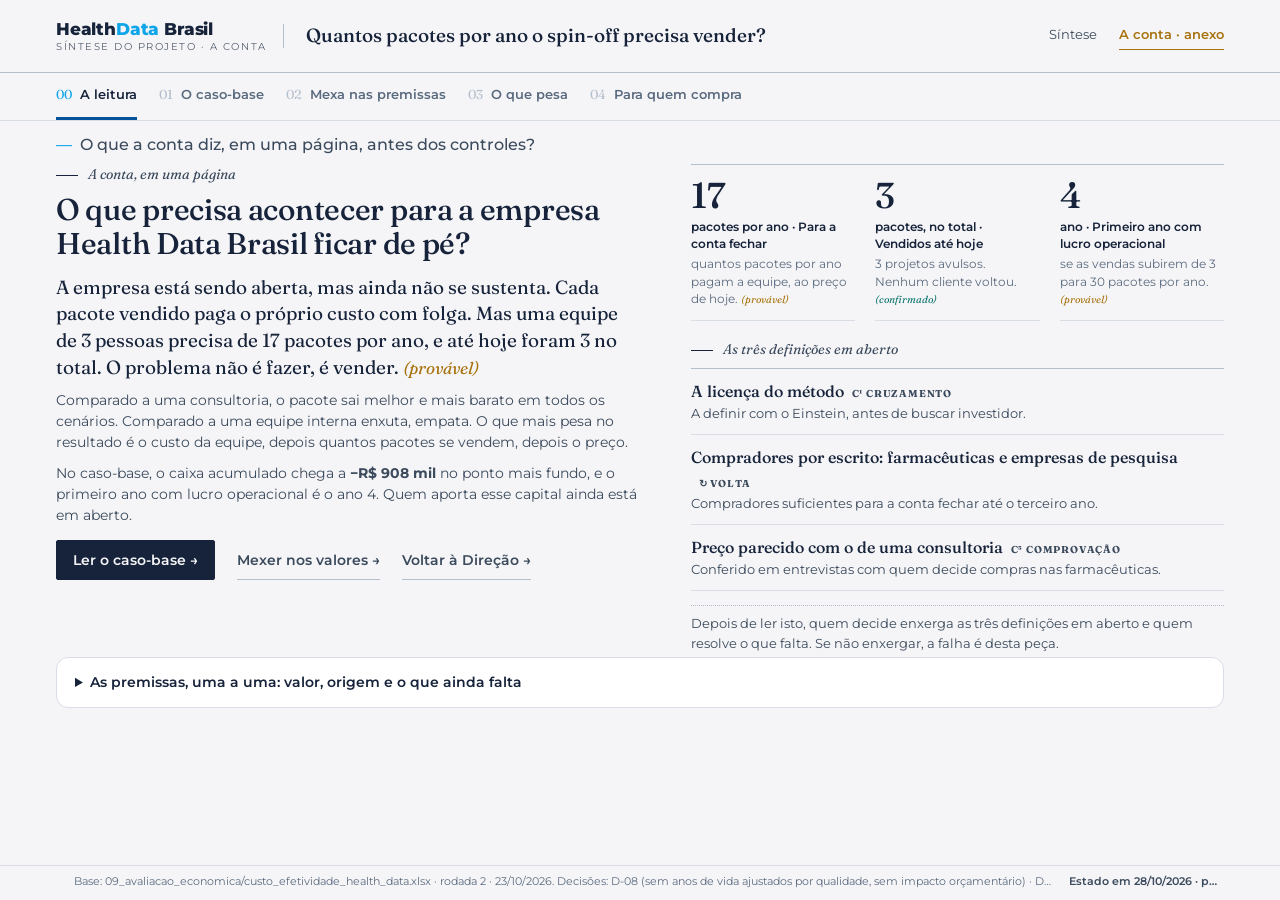
==== commit 3841f8b7: "Publicação 17: Ajustes na 03 e na 02 Na aba Serviços saiu a linha "o que isso revela" sob os pacotes" ====
--- a/caso-economico/index.html
+++ b/caso-economico/index.html
@@ -248,7 +248,7 @@
 
 <script src="../js/data.js"></script>
 <script src="../js/convergencia.js"></script>
-<script id="caso-json" type="application/json">/*CASO_JSON*/{"rodada": 2, "atualizado": "2026-10-23", "fonte": "09_avaliacao_economica/custo_efetividade_health_data.xlsx", "decisoes": ["D-08 (sem QALY, sem impacto orçamentário)", "D-12 (spin-off)", "D-13 (premissas declaradas)"], "caso_base": {"volumes": [3, 6, 12, 20, 30], "preco": 35000, "custo_variavel": 4500, "equipe": 504000, "infra": 12000, "custo_fixo": 516000, "investimento": 0, "royalty": 0, "taxa": 0.25, "selic": 0.14, "impostos": 0.34, "preco_piso": 20000, "preco_teto": 50000, "pacotes_vendidos": 3, "fte_extra": 168000, "mrr_go": 150000}, "projecao": {"volume": [3, 6, 12, 20, 30], "preco": [35000, 35000, 35000, 35000, 35000], "receita": [105000, 210000, 420000, 700000, 1050000], "royalty": [0, 0, 0, 0, 0], "custo_variavel": [13500, 27000, 54000, 90000, 135000], "margem_bruta": [91500, 183000, 366000, 610000, 915000], "custo_fixo": [516000, 516000, 516000, 516000, 516000], "ebitda": [-424500, -333000, -150000, 94000, 399000], "amortizacao": [0, 0, 0, 0, 0], "ebit": [-424500, -333000, -150000, 94000, 399000], "impostos": [0, 0, 0, 31960, 135660], "lucro_liquido": [-424500, -333000, -150000, 62040, 263340], "fluxo": [-424500, -333000, -150000, 62040, 263340], "acumulado": [-424500, -757500, -907500, -845460, -582120], "investimento": 0, "vpl": -517817.16, "tir": "sem TIR positiva (soma dos fluxos negativa em 5 anos)", "payback": "> 5 anos", "ano_primeiro_lucro": 4, "caixa_minimo": -907500, "veredito": "INVIAVEL"}, "cenarios": [{"nome": "Caso-base (D-13)", "mult_volume": 1, "preco": 35000, "custo_variavel": 4500, "custo_fixo": 516000, "royalty": 0, "taxa": 0.25, "fluxo": [-424500, -333000, -150000, 62040, 263340], "vpl": -517817.16, "delta": 0}, {"nome": "Volume -50%", "mult_volume": 0.5, "preco": 35000, "custo_variavel": 4500, "custo_fixo": 516000, "royalty": 0, "taxa": 0.25, "fluxo": [-470250, -424500, -333000, -211000, -58500], "vpl": -923970.88, "delta": -406153.72}, {"nome": "Volume +50%", "mult_volume": 1.5, "preco": 35000, "custo_variavel": 4500, "custo_fixo": 516000, "royalty": 0, "taxa": 0.25, "fluxo": [-378750, -241500, 21780, 263340, 565290], "vpl": -153310.35, "delta": 364506.82}, {"nome": "Preco piso (P01)", "mult_volume": 1, "preco": 20000, "custo_variavel": 4500, "custo_fixo": 516000, "royalty": 0, "taxa": 0.25, "fluxo": [-469500, -423000, -330000, -206000, -51000], "vpl": -916369.28, "delta": -398552.12}, {"nome": "Preco teto (P02)", "mult_volume": 1, "preco": 50000, "custo_variavel": 4500, "custo_fixo": 516000, "royalty": 0, "taxa": 0.25, "fluxo": [-379500, -243000, 19800, 260040, 560340], "vpl": -158857.8, "delta": 358959.36}, {"nome": "Custo por pacote x2", "mult_volume": 1, "preco": 35000, "custo_variavel": 9000, "custo_fixo": 516000, "royalty": 0, "taxa": 0.25, "fluxo": [-438000, -360000, -204000, 2640, 174240], "vpl": -627071.69, "delta": -109254.53}, {"nome": "+1 FTE comercial (P32)", "mult_volume": 1, "preco": 35000, "custo_variavel": 4500, "custo_fixo": 684000, "royalty": 0, "taxa": 0.25, "fluxo": [-592500, -501000, -318000, -74000, 152460], "vpl": -937808.31, "delta": -419991.14}, {"nome": "Equipe 2 FTE (fundador sai)", "mult_volume": 1, "preco": 35000, "custo_variavel": 4500, "custo_fixo": 348000, "royalty": 0, "taxa": 0.25, "fluxo": [-256500, -165000, 11880, 172920, 374220], "vpl": -111265.0, "delta": 406552.17}, {"nome": "Royalty Einstein 5%", "mult_volume": 1, "preco": 35000, "custo_variavel": 4500, "custo_fixo": 516000, "royalty": 0.05, "taxa": 0.25, "fluxo": [-429750, -343500, -171000, 38940, 228690], "vpl": -560305.04, "delta": -42487.87}, {"nome": "Royalty Einstein 10%", "mult_volume": 1, "preco": 35000, "custo_variavel": 4500, "custo_fixo": 516000, "royalty": 0.1, "taxa": 0.25, "fluxo": [-435000, -354000, -192000, 15840, 194040], "vpl": -602792.91, "delta": -84975.74}, {"nome": "Taxa = Selic (P19)", "mult_volume": 1, "preco": 35000, "custo_variavel": 4500, "custo_fixo": 516000, "royalty": 0, "taxa": 0.1425, "fluxo": [-424500, -333000, -150000, 62040, 263340], "vpl": -555555.82, "delta": -37738.65}, {"nome": "Taxa 35%", "mult_volume": 1, "preco": 35000, "custo_variavel": 4500, "custo_fixo": 516000, "royalty": 0, "taxa": 0.35, "fluxo": [-424500, -333000, -150000, 62040, 263340], "vpl": -480720.16, "delta": 37097.0}, {"nome": "Combinado pessimista", "mult_volume": 0.5, "preco": 20000, "custo_variavel": 4500, "custo_fixo": 684000, "royalty": 0.05, "taxa": 0.25, "fluxo": [-662250, -640500, -597000, -539000, -466500], "vpl": -1619021.12, "delta": -1101203.96}, {"nome": "Combinado otimista", "mult_volume": 1.5, "preco": 50000, "custo_variavel": 4500, "custo_fixo": 516000, "royalty": 0, "taxa": 0.25, "fluxo": [-311250, -106500, 199980, 560340, 1010790], "vpl": 345960.69, "delta": 863777.86}], "tornado": [{"premissa": "Volume (P17, P27-P30)", "variacao": "-50% / +50%", "vpl_baixo": -923970.88, "vpl_alto": -153310.35, "amplitude": 770660.53, "rank": 2}, {"premissa": "Preco do pacote (P26)", "variacao": "R$20 mil / R$50 mil", "vpl_baixo": -916369.28, "vpl_alto": -158857.8, "amplitude": 757511.48, "rank": 3}, {"premissa": "Custo por pacote (P10)", "variacao": "x2 / base", "vpl_baixo": -627071.69, "vpl_alto": -517817.16, "amplitude": 109254.53, "rank": 4}, {"premissa": "Equipe (P13)", "variacao": "+1 FTE / 2 FTE", "vpl_baixo": -937808.31, "vpl_alto": -111265.0, "amplitude": 826543.31, "rank": 1}, {"premissa": "Royalty Einstein (P31)", "variacao": "10% / 0%", "vpl_baixo": -602792.91, "vpl_alto": -517817.16, "amplitude": 84975.74, "rank": 5}, {"premissa": "Taxa de desconto (P20)", "variacao": "35% / Selic", "vpl_baixo": -480720.16, "vpl_alto": -555555.82, "amplitude": 74835.66, "rank": 6}], "limiar": {"precos": [20000, 35000, 50000], "custo_fixo": [{"nivel": 250000, "pacotes": [17, 9, 6]}, {"nivel": 500000, "pacotes": [33, 17, 11]}, {"nivel": 1000000, "pacotes": [65, 33, 22]}, {"nivel": 2000000, "pacotes": [130, 66, 44]}, {"nivel": 516000, "pacotes": [34, 17, 12]}], "mrr_go": [90, 52, 36], "taxas": [0.1425, 0.25, 0.35], "investimento": [{"nivel": 2000000, "pacotes": [20, 25, 30]}, {"nivel": 3000000, "pacotes": [29, 37, 45]}, {"nivel": 4000000, "pacotes": [39, 49, 60]}]}, "custo_por_coorte": [{"comparador": "Equipe interna - piso", "custo": 20000, "semanas": 2, "semanas_poupadas": 1.99, "incr_piso": 0, "rcei_piso": 0, "resultado_piso": "DOMINANTE (custa igual ou menos e e mais rapido)", "incr_teto": 30000, "rcei_teto": 15062.76, "resultado_teto": "TRADE-OFF: 15.063 R$ por semana poupada", "preco_teto_30": 14000, "preco_teto_50": 10000}, {"comparador": "Equipe interna - teto", "custo": 120000, "semanas": 8, "semanas_poupadas": 7.99, "incr_piso": -100000, "rcei_piso": -12513.03, "resultado_piso": "DOMINANTE (custa igual ou menos e e mais rapido)", "incr_teto": -70000, "rcei_teto": -8759.12, "resultado_teto": "DOMINANTE (custa igual ou menos e e mais rapido)", "preco_teto_30": 84000, "preco_teto_50": 60000}, {"comparador": "Consultoria - piso", "custo": 50000, "semanas": 2, "semanas_poupadas": 1.99, "incr_piso": -30000, "rcei_piso": -15062.76, "resultado_piso": "DOMINANTE (custa igual ou menos e e mais rapido)", "incr_teto": 0, "rcei_teto": 0, "resultado_teto": "DOMINANTE (custa igual ou menos e e mais rapido)", "preco_teto_30": 35000, "preco_teto_50": 25000}, {"comparador": "Consultoria - teto", "custo": 500000, "semanas": 8, "semanas_poupadas": 7.99, "incr_piso": -480000, "rcei_piso": -60062.57, "resultado_piso": "DOMINANTE (custa igual ou menos e e mais rapido)", "incr_teto": -450000, "rcei_teto": -56308.65, "resultado_teto": "DOMINANTE (custa igual ou menos e e mais rapido)", "preco_teto_30": 350000, "preco_teto_50": 250000}], "premissas": [{"id": "P01", "premissa": "Preco do pacote de analise HDB - piso", "valor": 20000, "unidade": "R$/pacote", "status_marcador": "🗣️", "status": "hipótese", "camada": "A", "fonte": "06_modelo_negocio/REVENUE STREAMS 💰.md (Berg, 17/09)", "derivacao": "faixa dos 3 contratos pontuais; contratos nao vistos em documento", "lacuna": "L-01"}, {"id": "P02", "premissa": "Preco do pacote de analise HDB - teto", "valor": 50000, "unidade": "R$/pacote", "status_marcador": "🗣️", "status": "hipótese", "camada": "A", "fonte": "idem", "derivacao": "idem", "lacuna": "L-01"}, {"id": "P03", "premissa": "Tempo de geracao da coorte pelo HDB, com linkage", "valor": 20, "unidade": "minutos", "status_marcador": "🗣️", "status": "hipótese", "camada": "B", "fonte": "01_evidencias/ficha_diagnostico_fase1.md l. 64", "derivacao": "maquina local de 32 GB; e a geracao da coorte, nao a entrega do pacote", "lacuna": "L-07"}, {"id": "P04", "premissa": "Tempo de montagem manual da base - piso", "valor": 2, "unidade": "semanas", "status_marcador": "⚠️", "status": "hipótese", "camada": "A", "fonte": "02_analise_biodesign/solucao_existente.md l. 217", "derivacao": "'sem referencia padronizada'; saida de IA", "lacuna": "L-03"}, {"id": "P05", "premissa": "Tempo de montagem manual da base - teto", "valor": 8, "unidade": "semanas", "status_marcador": "⚠️", "status": "hipótese", "camada": "A", "fonte": "idem", "derivacao": "idem", "lacuna": "L-03"}, {"id": "P06", "premissa": "Custo de equipe interna por projeto - piso", "valor": 20000, "unidade": "R$/projeto", "status_marcador": "⚠️", "status": "hipótese", "camada": "A", "fonte": "solucao_existente.md l. 234", "derivacao": "2-8 semanas x 1-3 analistas x R$8-20 mil/mes; saida de IA", "lacuna": "L-03"}, {"id": "P07", "premissa": "Custo de equipe interna por projeto - teto", "valor": 120000, "unidade": "R$/projeto", "status_marcador": "⚠️", "status": "hipótese", "camada": "A", "fonte": "idem", "derivacao": "idem", "lacuna": "L-03"}, {"id": "P08", "premissa": "Custo de consultoria externa por projeto - piso", "valor": 50000, "unidade": "R$/projeto", "status_marcador": "⚠️", "status": "hipótese", "camada": "A", "fonte": "solucao_existente.md l. 235", "derivacao": "saida de IA", "lacuna": "L-03"}, {"id": "P09", "premissa": "Custo de consultoria externa por projeto - teto", "valor": 500000, "unidade": "R$/projeto", "status_marcador": "⚠️", "status": "hipótese", "camada": "A", "fonte": "idem", "derivacao": "'500 mil+'; o teto real e maior", "lacuna": "L-03"}, {"id": "P10", "premissa": "Custo variavel de entrega por pacote (HDB)", "valor": 4500, "unidade": "R$/pacote", "status_marcador": "⚠️ declarado (D-13)", "status": "declarada", "camada": "A", "fonte": "solucao_existente.md l. 234 (faixa salarial de analista)", "derivacao": "40 h de analista a R$87,50/h (meio da faixa R$8-20 mil/mes / 160 h) = R$3.500 + 8 h de revisao clinica a R$125/h (topo da faixa) = R$1.000; infra marginal ~0 (processamento local). Hora medica real provavelmente maior", "lacuna": "L-02: quantas horas de analista e de revisao clinica cada pacote consome?"}, {"id": "P11", "premissa": "Custo variavel usado na analise de limiar", "valor": 4500, "unidade": "R$/pacote", "status_marcador": "⚠️ declarado (D-13)", "status": "declarada", "camada": "A", "fonte": 0, "derivacao": "na rodada 1 era zero declarado (limite inferior); agora usa P10", "lacuna": "L-02"}, {"id": "P12", "premissa": "Custo operacional atual (infra local)", "valor": 12000, "unidade": "R$/ano", "status_marcador": "🗣️", "status": "hipótese", "camada": "B", "fonte": "06_modelo_negocio/COST STRUCTURE 🏷️.md (Joao, 17/09)", "derivacao": "~R$1.000/mes x 12; nuvem bloqueada de proposito", "lacuna": "L-05"}, {"id": "P13", "premissa": "Custo anual de equipe do spin-off", "valor": 504000, "unidade": "R$/ano", "status_marcador": "⚠️ declarado (D-13)", "status": "declarada", "camada": "A", "fonte": "solucao_existente.md l. 234 (faixa salarial)", "derivacao": "3 FTE (os 3 fundadores) x R$14.000/mes (meio da faixa R$8-20 mil) x 12; pro-labore, sem encargos CLT; nao inclui comercial nem juridico (ver P32); se um fundador sair do pais, FTE cai", "lacuna": "L-04: qual a dedicacao e a remuneracao de cada fundador?"}, {"id": "P14", "premissa": "Investimento ja feito no app", "valor": null, "unidade": "R$", "status_marcador": "⚪", "status": "aberta", "camada": "B", "fonte": "-", "derivacao": "custo afundado: nao entra no fluxo de caixa", "lacuna": "L-05"}, {"id": "P15", "premissa": "Investimento para abrir self-service e nuvem", "valor": 0, "unidade": "R$", "status_marcador": "⚠️ zero declarado (D-13)", "status": "declarada", "camada": "A", "fonte": "06_modelo_negocio/COST STRUCTURE 🏷️.md", "derivacao": "no horizonte de 5 anos o spin-off mantem o modelo de pacote e a nuvem bloqueada; abrir self-service vira decisao futura, com caso proprio", "lacuna": "L-05"}, {"id": "P16", "premissa": "Pacotes vendidos ate hoje", "valor": 3, "unidade": "pacotes (total)", "status_marcador": "🗣️", "status": "hipótese", "camada": "B", "fonte": "REVENUE STREAMS 💰.md", "derivacao": "periodo dos 3 contratos nao informado", "lacuna": "L-09"}, {"id": "P17", "premissa": "Volume de pacotes - ano 1", "valor": 3, "unidade": "pacotes/ano", "status_marcador": "⚠️ declarado (D-13)", "status": "declarada", "camada": "A", "fonte": "P16", "derivacao": "mantem o ritmo dos 3 contratos, supondo que ocorreram em ~1 ano (periodo ⚪)", "lacuna": "L-09: quantos pacotes/ano sao realistas nos anos 1 a 3?"}, {"id": "P18", "premissa": "Preco recorrente (assinatura)", "valor": null, "unidade": "R$/ano", "status_marcador": "⚪", "status": "aberta", "camada": "B", "fonte": "-", "derivacao": "fora do caso-base: o spin-off vende por pacote (P26)", "lacuna": "L-01"}, {"id": "P19", "premissa": "Selic meta", "valor": 0.14, "unidade": "a.a.", "status_marcador": "⚠️", "status": "hipótese", "camada": "B", "fonte": "imprensa (Renova Invest, O Povo, 2026); confirmar no BCB", "derivacao": "componente livre de risco da taxa de desconto", "lacuna": "-"}, {"id": "P20", "premissa": "Taxa de desconto, caso-base", "valor": 0.25, "unidade": "a.a.", "status_marcador": "⚠️ declarado (D-13)", "status": "declarada", "camada": "B", "fonte": "P19 + premio de risco", "derivacao": "Selic 14,25% + 10,75 p.p. de premio para empresa sem receita recorrente, arredondado a 25%. Sem fonte para o premio; 14,25% e 35% em Cenarios", "lacuna": "-"}, {"id": "P21", "premissa": "Aliquota de impostos sobre o lucro", "valor": 0.34, "unidade": null, "status_marcador": "✅", "status": "fechada", "camada": "B", "fonte": "custo_efetividade/Method/biodesign_projecao_financeira_methodology.md §3.1", "derivacao": "IRPJ 15% + adicional 10% + CSLL 9%; sem compensacao de prejuizo (conservador); Simples nao avaliado", "lacuna": "-"}, {"id": "P22", "premissa": "Criterio 'Go' de receita recorrente (MRR)", "valor": 150000, "unidade": "R$/mes", "status_marcador": "⚠️", "status": "hipótese", "camada": "B", "fonte": "solucao_existente.md l. 602", "derivacao": "saida de IA; junto com 5+ clientes e NPS > 50", "lacuna": "-"}, {"id": "P23", "premissa": "Investimento de referencia para MVP - piso", "valor": 2000000, "unidade": "R$", "status_marcador": "⚠️", "status": "hipótese", "camada": "B", "fonte": "solucao_existente.md l. 559", "derivacao": "saida de IA; o HDB ja tem app; so nivel de teste", "lacuna": "L-05"}, {"id": "P24", "premissa": "Investimento de referencia para MVP - teto", "valor": 4000000, "unidade": "R$", "status_marcador": "⚠️", "status": "hipótese", "camada": "B", "fonte": "idem", "derivacao": "idem", "lacuna": "L-05"}, {"id": "P25", "premissa": "Tracao minima para 'Go'", "valor": 1, "unidade": "cliente pagante ou LOI", "status_marcador": "🔵", "status": "fechada", "camada": "B", "fonte": "Roteiro Sprint 20 Dias, atividade 3.3", "derivacao": null, "lacuna": "-"}, {"id": "P26", "premissa": "Preco do pacote, caso-base da projecao", "valor": 35000, "unidade": "R$/pacote", "status_marcador": "⚠️ declarado (D-13)", "status": "declarada", "camada": "A", "fonte": "P01-P02 e Custo_Por_Coorte!L8", "derivacao": "meio da faixa dos 3 contratos; coincide com o preco-teto contra a consultoria-piso deixando 30% da economia ao comprador", "lacuna": "L-01"}, {"id": "P27", "premissa": "Volume de pacotes - ano 2", "valor": 6, "unidade": "pacotes/ano", "status_marcador": "⚠️ declarado (D-13)", "status": "declarada", "camada": "A", "fonte": "-", "derivacao": "dobra o ano 1", "lacuna": "L-09"}, {"id": "P28", "premissa": "Volume de pacotes - ano 3", "valor": 12, "unidade": "pacotes/ano", "status_marcador": "⚠️ declarado (D-13)", "status": "declarada", "camada": "A", "fonte": "-", "derivacao": "dobra o ano 2", "lacuna": "L-09"}, {"id": "P29", "premissa": "Volume de pacotes - ano 4", "valor": 20, "unidade": "pacotes/ano", "status_marcador": "⚠️ declarado (D-13)", "status": "declarada", "camada": "A", "fonte": "-", "derivacao": "+67%", "lacuna": "L-09"}, {"id": "P30", "premissa": "Volume de pacotes - ano 5", "valor": 30, "unidade": "pacotes/ano", "status_marcador": "⚠️ declarado (D-13)", "status": "declarada", "camada": "A", "fonte": "need_mercado_20261023 §2.1", "derivacao": "+50%; receita do ano 5 (R$1,05 mi) fica abaixo de ~0,5% do proxy de mercado Brasil (USD 40-80 mi/ano, a R$5/USD ilustrativo)", "lacuna": "L-09, L-16"}, {"id": "P31", "premissa": "Royalty / licenca ao Einstein (% da receita)", "valor": 0, "unidade": "%", "status_marcador": "⚠️ zero declarado (D-13)", "status": "declarada", "camada": "A", "fonte": "-", "derivacao": "licenca do IP ainda nao negociada; 5% e 10% em Cenarios", "lacuna": "L-06, L-10"}, {"id": "P32", "premissa": "Custo de 1 FTE comercial adicional", "valor": 168000, "unidade": "R$/ano", "status_marcador": "⚠️ derivado", "status": "declarada", "camada": "B", "fonte": "solucao_existente.md l. 234", "derivacao": "1 x R$14.000/mes x 12; so entra em Cenarios", "lacuna": "L-04"}], "versao": {"numero": 16, "data": "2026-10-28", "titulo": "Nada rola na janela maximizada"}}/*FIM_CASO_JSON*/</script>
+<script id="caso-json" type="application/json">/*CASO_JSON*/{"rodada": 2, "atualizado": "2026-10-23", "fonte": "09_avaliacao_economica/custo_efetividade_health_data.xlsx", "decisoes": ["D-08 (sem QALY, sem impacto orçamentário)", "D-12 (spin-off)", "D-13 (premissas declaradas)"], "caso_base": {"volumes": [3, 6, 12, 20, 30], "preco": 35000, "custo_variavel": 4500, "equipe": 504000, "infra": 12000, "custo_fixo": 516000, "investimento": 0, "royalty": 0, "taxa": 0.25, "selic": 0.14, "impostos": 0.34, "preco_piso": 20000, "preco_teto": 50000, "pacotes_vendidos": 3, "fte_extra": 168000, "mrr_go": 150000}, "projecao": {"volume": [3, 6, 12, 20, 30], "preco": [35000, 35000, 35000, 35000, 35000], "receita": [105000, 210000, 420000, 700000, 1050000], "royalty": [0, 0, 0, 0, 0], "custo_variavel": [13500, 27000, 54000, 90000, 135000], "margem_bruta": [91500, 183000, 366000, 610000, 915000], "custo_fixo": [516000, 516000, 516000, 516000, 516000], "ebitda": [-424500, -333000, -150000, 94000, 399000], "amortizacao": [0, 0, 0, 0, 0], "ebit": [-424500, -333000, -150000, 94000, 399000], "impostos": [0, 0, 0, 31960, 135660], "lucro_liquido": [-424500, -333000, -150000, 62040, 263340], "fluxo": [-424500, -333000, -150000, 62040, 263340], "acumulado": [-424500, -757500, -907500, -845460, -582120], "investimento": 0, "vpl": -517817.16, "tir": "sem TIR positiva (soma dos fluxos negativa em 5 anos)", "payback": "> 5 anos", "ano_primeiro_lucro": 4, "caixa_minimo": -907500, "veredito": "INVIAVEL"}, "cenarios": [{"nome": "Caso-base (D-13)", "mult_volume": 1, "preco": 35000, "custo_variavel": 4500, "custo_fixo": 516000, "royalty": 0, "taxa": 0.25, "fluxo": [-424500, -333000, -150000, 62040, 263340], "vpl": -517817.16, "delta": 0}, {"nome": "Volume -50%", "mult_volume": 0.5, "preco": 35000, "custo_variavel": 4500, "custo_fixo": 516000, "royalty": 0, "taxa": 0.25, "fluxo": [-470250, -424500, -333000, -211000, -58500], "vpl": -923970.88, "delta": -406153.72}, {"nome": "Volume +50%", "mult_volume": 1.5, "preco": 35000, "custo_variavel": 4500, "custo_fixo": 516000, "royalty": 0, "taxa": 0.25, "fluxo": [-378750, -241500, 21780, 263340, 565290], "vpl": -153310.35, "delta": 364506.82}, {"nome": "Preco piso (P01)", "mult_volume": 1, "preco": 20000, "custo_variavel": 4500, "custo_fixo": 516000, "royalty": 0, "taxa": 0.25, "fluxo": [-469500, -423000, -330000, -206000, -51000], "vpl": -916369.28, "delta": -398552.12}, {"nome": "Preco teto (P02)", "mult_volume": 1, "preco": 50000, "custo_variavel": 4500, "custo_fixo": 516000, "royalty": 0, "taxa": 0.25, "fluxo": [-379500, -243000, 19800, 260040, 560340], "vpl": -158857.8, "delta": 358959.36}, {"nome": "Custo por pacote x2", "mult_volume": 1, "preco": 35000, "custo_variavel": 9000, "custo_fixo": 516000, "royalty": 0, "taxa": 0.25, "fluxo": [-438000, -360000, -204000, 2640, 174240], "vpl": -627071.69, "delta": -109254.53}, {"nome": "+1 FTE comercial (P32)", "mult_volume": 1, "preco": 35000, "custo_variavel": 4500, "custo_fixo": 684000, "royalty": 0, "taxa": 0.25, "fluxo": [-592500, -501000, -318000, -74000, 152460], "vpl": -937808.31, "delta": -419991.14}, {"nome": "Equipe 2 FTE (fundador sai)", "mult_volume": 1, "preco": 35000, "custo_variavel": 4500, "custo_fixo": 348000, "royalty": 0, "taxa": 0.25, "fluxo": [-256500, -165000, 11880, 172920, 374220], "vpl": -111265.0, "delta": 406552.17}, {"nome": "Royalty Einstein 5%", "mult_volume": 1, "preco": 35000, "custo_variavel": 4500, "custo_fixo": 516000, "royalty": 0.05, "taxa": 0.25, "fluxo": [-429750, -343500, -171000, 38940, 228690], "vpl": -560305.04, "delta": -42487.87}, {"nome": "Royalty Einstein 10%", "mult_volume": 1, "preco": 35000, "custo_variavel": 4500, "custo_fixo": 516000, "royalty": 0.1, "taxa": 0.25, "fluxo": [-435000, -354000, -192000, 15840, 194040], "vpl": -602792.91, "delta": -84975.74}, {"nome": "Taxa = Selic (P19)", "mult_volume": 1, "preco": 35000, "custo_variavel": 4500, "custo_fixo": 516000, "royalty": 0, "taxa": 0.1425, "fluxo": [-424500, -333000, -150000, 62040, 263340], "vpl": -555555.82, "delta": -37738.65}, {"nome": "Taxa 35%", "mult_volume": 1, "preco": 35000, "custo_variavel": 4500, "custo_fixo": 516000, "royalty": 0, "taxa": 0.35, "fluxo": [-424500, -333000, -150000, 62040, 263340], "vpl": -480720.16, "delta": 37097.0}, {"nome": "Combinado pessimista", "mult_volume": 0.5, "preco": 20000, "custo_variavel": 4500, "custo_fixo": 684000, "royalty": 0.05, "taxa": 0.25, "fluxo": [-662250, -640500, -597000, -539000, -466500], "vpl": -1619021.12, "delta": -1101203.96}, {"nome": "Combinado otimista", "mult_volume": 1.5, "preco": 50000, "custo_variavel": 4500, "custo_fixo": 516000, "royalty": 0, "taxa": 0.25, "fluxo": [-311250, -106500, 199980, 560340, 1010790], "vpl": 345960.69, "delta": 863777.86}], "tornado": [{"premissa": "Volume (P17, P27-P30)", "variacao": "-50% / +50%", "vpl_baixo": -923970.88, "vpl_alto": -153310.35, "amplitude": 770660.53, "rank": 2}, {"premissa": "Preco do pacote (P26)", "variacao": "R$20 mil / R$50 mil", "vpl_baixo": -916369.28, "vpl_alto": -158857.8, "amplitude": 757511.48, "rank": 3}, {"premissa": "Custo por pacote (P10)", "variacao": "x2 / base", "vpl_baixo": -627071.69, "vpl_alto": -517817.16, "amplitude": 109254.53, "rank": 4}, {"premissa": "Equipe (P13)", "variacao": "+1 FTE / 2 FTE", "vpl_baixo": -937808.31, "vpl_alto": -111265.0, "amplitude": 826543.31, "rank": 1}, {"premissa": "Royalty Einstein (P31)", "variacao": "10% / 0%", "vpl_baixo": -602792.91, "vpl_alto": -517817.16, "amplitude": 84975.74, "rank": 5}, {"premissa": "Taxa de desconto (P20)", "variacao": "35% / Selic", "vpl_baixo": -480720.16, "vpl_alto": -555555.82, "amplitude": 74835.66, "rank": 6}], "limiar": {"precos": [20000, 35000, 50000], "custo_fixo": [{"nivel": 250000, "pacotes": [17, 9, 6]}, {"nivel": 500000, "pacotes": [33, 17, 11]}, {"nivel": 1000000, "pacotes": [65, 33, 22]}, {"nivel": 2000000, "pacotes": [130, 66, 44]}, {"nivel": 516000, "pacotes": [34, 17, 12]}], "mrr_go": [90, 52, 36], "taxas": [0.1425, 0.25, 0.35], "investimento": [{"nivel": 2000000, "pacotes": [20, 25, 30]}, {"nivel": 3000000, "pacotes": [29, 37, 45]}, {"nivel": 4000000, "pacotes": [39, 49, 60]}]}, "custo_por_coorte": [{"comparador": "Equipe interna - piso", "custo": 20000, "semanas": 2, "semanas_poupadas": 1.99, "incr_piso": 0, "rcei_piso": 0, "resultado_piso": "DOMINANTE (custa igual ou menos e e mais rapido)", "incr_teto": 30000, "rcei_teto": 15062.76, "resultado_teto": "TRADE-OFF: 15.063 R$ por semana poupada", "preco_teto_30": 14000, "preco_teto_50": 10000}, {"comparador": "Equipe interna - teto", "custo": 120000, "semanas": 8, "semanas_poupadas": 7.99, "incr_piso": -100000, "rcei_piso": -12513.03, "resultado_piso": "DOMINANTE (custa igual ou menos e e mais rapido)", "incr_teto": -70000, "rcei_teto": -8759.12, "resultado_teto": "DOMINANTE (custa igual ou menos e e mais rapido)", "preco_teto_30": 84000, "preco_teto_50": 60000}, {"comparador": "Consultoria - piso", "custo": 50000, "semanas": 2, "semanas_poupadas": 1.99, "incr_piso": -30000, "rcei_piso": -15062.76, "resultado_piso": "DOMINANTE (custa igual ou menos e e mais rapido)", "incr_teto": 0, "rcei_teto": 0, "resultado_teto": "DOMINANTE (custa igual ou menos e e mais rapido)", "preco_teto_30": 35000, "preco_teto_50": 25000}, {"comparador": "Consultoria - teto", "custo": 500000, "semanas": 8, "semanas_poupadas": 7.99, "incr_piso": -480000, "rcei_piso": -60062.57, "resultado_piso": "DOMINANTE (custa igual ou menos e e mais rapido)", "incr_teto": -450000, "rcei_teto": -56308.65, "resultado_teto": "DOMINANTE (custa igual ou menos e e mais rapido)", "preco_teto_30": 350000, "preco_teto_50": 250000}], "premissas": [{"id": "P01", "premissa": "Preco do pacote de analise HDB - piso", "valor": 20000, "unidade": "R$/pacote", "status_marcador": "🗣️", "status": "hipótese", "camada": "A", "fonte": "06_modelo_negocio/REVENUE STREAMS 💰.md (Berg, 17/09)", "derivacao": "faixa dos 3 contratos pontuais; contratos nao vistos em documento", "lacuna": "L-01"}, {"id": "P02", "premissa": "Preco do pacote de analise HDB - teto", "valor": 50000, "unidade": "R$/pacote", "status_marcador": "🗣️", "status": "hipótese", "camada": "A", "fonte": "idem", "derivacao": "idem", "lacuna": "L-01"}, {"id": "P03", "premissa": "Tempo de geracao da coorte pelo HDB, com linkage", "valor": 20, "unidade": "minutos", "status_marcador": "🗣️", "status": "hipótese", "camada": "B", "fonte": "01_evidencias/ficha_diagnostico_fase1.md l. 64", "derivacao": "maquina local de 32 GB; e a geracao da coorte, nao a entrega do pacote", "lacuna": "L-07"}, {"id": "P04", "premissa": "Tempo de montagem manual da base - piso", "valor": 2, "unidade": "semanas", "status_marcador": "⚠️", "status": "hipótese", "camada": "A", "fonte": "02_analise_biodesign/solucao_existente.md l. 217", "derivacao": "'sem referencia padronizada'; saida de IA", "lacuna": "L-03"}, {"id": "P05", "premissa": "Tempo de montagem manual da base - teto", "valor": 8, "unidade": "semanas", "status_marcador": "⚠️", "status": "hipótese", "camada": "A", "fonte": "idem", "derivacao": "idem", "lacuna": "L-03"}, {"id": "P06", "premissa": "Custo de equipe interna por projeto - piso", "valor": 20000, "unidade": "R$/projeto", "status_marcador": "⚠️", "status": "hipótese", "camada": "A", "fonte": "solucao_existente.md l. 234", "derivacao": "2-8 semanas x 1-3 analistas x R$8-20 mil/mes; saida de IA", "lacuna": "L-03"}, {"id": "P07", "premissa": "Custo de equipe interna por projeto - teto", "valor": 120000, "unidade": "R$/projeto", "status_marcador": "⚠️", "status": "hipótese", "camada": "A", "fonte": "idem", "derivacao": "idem", "lacuna": "L-03"}, {"id": "P08", "premissa": "Custo de consultoria externa por projeto - piso", "valor": 50000, "unidade": "R$/projeto", "status_marcador": "⚠️", "status": "hipótese", "camada": "A", "fonte": "solucao_existente.md l. 235", "derivacao": "saida de IA", "lacuna": "L-03"}, {"id": "P09", "premissa": "Custo de consultoria externa por projeto - teto", "valor": 500000, "unidade": "R$/projeto", "status_marcador": "⚠️", "status": "hipótese", "camada": "A", "fonte": "idem", "derivacao": "'500 mil+'; o teto real e maior", "lacuna": "L-03"}, {"id": "P10", "premissa": "Custo variavel de entrega por pacote (HDB)", "valor": 4500, "unidade": "R$/pacote", "status_marcador": "⚠️ declarado (D-13)", "status": "declarada", "camada": "A", "fonte": "solucao_existente.md l. 234 (faixa salarial de analista)", "derivacao": "40 h de analista a R$87,50/h (meio da faixa R$8-20 mil/mes / 160 h) = R$3.500 + 8 h de revisao clinica a R$125/h (topo da faixa) = R$1.000; infra marginal ~0 (processamento local). Hora medica real provavelmente maior", "lacuna": "L-02: quantas horas de analista e de revisao clinica cada pacote consome?"}, {"id": "P11", "premissa": "Custo variavel usado na analise de limiar", "valor": 4500, "unidade": "R$/pacote", "status_marcador": "⚠️ declarado (D-13)", "status": "declarada", "camada": "A", "fonte": 0, "derivacao": "na rodada 1 era zero declarado (limite inferior); agora usa P10", "lacuna": "L-02"}, {"id": "P12", "premissa": "Custo operacional atual (infra local)", "valor": 12000, "unidade": "R$/ano", "status_marcador": "🗣️", "status": "hipótese", "camada": "B", "fonte": "06_modelo_negocio/COST STRUCTURE 🏷️.md (Joao, 17/09)", "derivacao": "~R$1.000/mes x 12; nuvem bloqueada de proposito", "lacuna": "L-05"}, {"id": "P13", "premissa": "Custo anual de equipe do spin-off", "valor": 504000, "unidade": "R$/ano", "status_marcador": "⚠️ declarado (D-13)", "status": "declarada", "camada": "A", "fonte": "solucao_existente.md l. 234 (faixa salarial)", "derivacao": "3 FTE (os 3 fundadores) x R$14.000/mes (meio da faixa R$8-20 mil) x 12; pro-labore, sem encargos CLT; nao inclui comercial nem juridico (ver P32); se um fundador sair do pais, FTE cai", "lacuna": "L-04: qual a dedicacao e a remuneracao de cada fundador?"}, {"id": "P14", "premissa": "Investimento ja feito no app", "valor": null, "unidade": "R$", "status_marcador": "⚪", "status": "aberta", "camada": "B", "fonte": "-", "derivacao": "custo afundado: nao entra no fluxo de caixa", "lacuna": "L-05"}, {"id": "P15", "premissa": "Investimento para abrir self-service e nuvem", "valor": 0, "unidade": "R$", "status_marcador": "⚠️ zero declarado (D-13)", "status": "declarada", "camada": "A", "fonte": "06_modelo_negocio/COST STRUCTURE 🏷️.md", "derivacao": "no horizonte de 5 anos o spin-off mantem o modelo de pacote e a nuvem bloqueada; abrir self-service vira decisao futura, com caso proprio", "lacuna": "L-05"}, {"id": "P16", "premissa": "Pacotes vendidos ate hoje", "valor": 3, "unidade": "pacotes (total)", "status_marcador": "🗣️", "status": "hipótese", "camada": "B", "fonte": "REVENUE STREAMS 💰.md", "derivacao": "periodo dos 3 contratos nao informado", "lacuna": "L-09"}, {"id": "P17", "premissa": "Volume de pacotes - ano 1", "valor": 3, "unidade": "pacotes/ano", "status_marcador": "⚠️ declarado (D-13)", "status": "declarada", "camada": "A", "fonte": "P16", "derivacao": "mantem o ritmo dos 3 contratos, supondo que ocorreram em ~1 ano (periodo ⚪)", "lacuna": "L-09: quantos pacotes/ano sao realistas nos anos 1 a 3?"}, {"id": "P18", "premissa": "Preco recorrente (assinatura)", "valor": null, "unidade": "R$/ano", "status_marcador": "⚪", "status": "aberta", "camada": "B", "fonte": "-", "derivacao": "fora do caso-base: o spin-off vende por pacote (P26)", "lacuna": "L-01"}, {"id": "P19", "premissa": "Selic meta", "valor": 0.14, "unidade": "a.a.", "status_marcador": "⚠️", "status": "hipótese", "camada": "B", "fonte": "imprensa (Renova Invest, O Povo, 2026); confirmar no BCB", "derivacao": "componente livre de risco da taxa de desconto", "lacuna": "-"}, {"id": "P20", "premissa": "Taxa de desconto, caso-base", "valor": 0.25, "unidade": "a.a.", "status_marcador": "⚠️ declarado (D-13)", "status": "declarada", "camada": "B", "fonte": "P19 + premio de risco", "derivacao": "Selic 14,25% + 10,75 p.p. de premio para empresa sem receita recorrente, arredondado a 25%. Sem fonte para o premio; 14,25% e 35% em Cenarios", "lacuna": "-"}, {"id": "P21", "premissa": "Aliquota de impostos sobre o lucro", "valor": 0.34, "unidade": null, "status_marcador": "✅", "status": "fechada", "camada": "B", "fonte": "custo_efetividade/Method/biodesign_projecao_financeira_methodology.md §3.1", "derivacao": "IRPJ 15% + adicional 10% + CSLL 9%; sem compensacao de prejuizo (conservador); Simples nao avaliado", "lacuna": "-"}, {"id": "P22", "premissa": "Criterio 'Go' de receita recorrente (MRR)", "valor": 150000, "unidade": "R$/mes", "status_marcador": "⚠️", "status": "hipótese", "camada": "B", "fonte": "solucao_existente.md l. 602", "derivacao": "saida de IA; junto com 5+ clientes e NPS > 50", "lacuna": "-"}, {"id": "P23", "premissa": "Investimento de referencia para MVP - piso", "valor": 2000000, "unidade": "R$", "status_marcador": "⚠️", "status": "hipótese", "camada": "B", "fonte": "solucao_existente.md l. 559", "derivacao": "saida de IA; o HDB ja tem app; so nivel de teste", "lacuna": "L-05"}, {"id": "P24", "premissa": "Investimento de referencia para MVP - teto", "valor": 4000000, "unidade": "R$", "status_marcador": "⚠️", "status": "hipótese", "camada": "B", "fonte": "idem", "derivacao": "idem", "lacuna": "L-05"}, {"id": "P25", "premissa": "Tracao minima para 'Go'", "valor": 1, "unidade": "cliente pagante ou LOI", "status_marcador": "🔵", "status": "fechada", "camada": "B", "fonte": "Roteiro Sprint 20 Dias, atividade 3.3", "derivacao": null, "lacuna": "-"}, {"id": "P26", "premissa": "Preco do pacote, caso-base da projecao", "valor": 35000, "unidade": "R$/pacote", "status_marcador": "⚠️ declarado (D-13)", "status": "declarada", "camada": "A", "fonte": "P01-P02 e Custo_Por_Coorte!L8", "derivacao": "meio da faixa dos 3 contratos; coincide com o preco-teto contra a consultoria-piso deixando 30% da economia ao comprador", "lacuna": "L-01"}, {"id": "P27", "premissa": "Volume de pacotes - ano 2", "valor": 6, "unidade": "pacotes/ano", "status_marcador": "⚠️ declarado (D-13)", "status": "declarada", "camada": "A", "fonte": "-", "derivacao": "dobra o ano 1", "lacuna": "L-09"}, {"id": "P28", "premissa": "Volume de pacotes - ano 3", "valor": 12, "unidade": "pacotes/ano", "status_marcador": "⚠️ declarado (D-13)", "status": "declarada", "camada": "A", "fonte": "-", "derivacao": "dobra o ano 2", "lacuna": "L-09"}, {"id": "P29", "premissa": "Volume de pacotes - ano 4", "valor": 20, "unidade": "pacotes/ano", "status_marcador": "⚠️ declarado (D-13)", "status": "declarada", "camada": "A", "fonte": "-", "derivacao": "+67%", "lacuna": "L-09"}, {"id": "P30", "premissa": "Volume de pacotes - ano 5", "valor": 30, "unidade": "pacotes/ano", "status_marcador": "⚠️ declarado (D-13)", "status": "declarada", "camada": "A", "fonte": "need_mercado_20261023 §2.1", "derivacao": "+50%; receita do ano 5 (R$1,05 mi) fica abaixo de ~0,5% do proxy de mercado Brasil (USD 40-80 mi/ano, a R$5/USD ilustrativo)", "lacuna": "L-09, L-16"}, {"id": "P31", "premissa": "Royalty / licenca ao Einstein (% da receita)", "valor": 0, "unidade": "%", "status_marcador": "⚠️ zero declarado (D-13)", "status": "declarada", "camada": "A", "fonte": "-", "derivacao": "licenca do IP ainda nao negociada; 5% e 10% em Cenarios", "lacuna": "L-06, L-10"}, {"id": "P32", "premissa": "Custo de 1 FTE comercial adicional", "valor": 168000, "unidade": "R$/ano", "status_marcador": "⚠️ derivado", "status": "declarada", "camada": "B", "fonte": "solucao_existente.md l. 234", "derivacao": "1 x R$14.000/mes x 12; so entra em Cenarios", "lacuna": "L-04"}], "versao": {"numero": 17, "data": "2026-10-28", "titulo": "Ajustes na 03 e na 02"}}/*FIM_CASO_JSON*/</script>
 <script>
 (function () {
   "use strict";
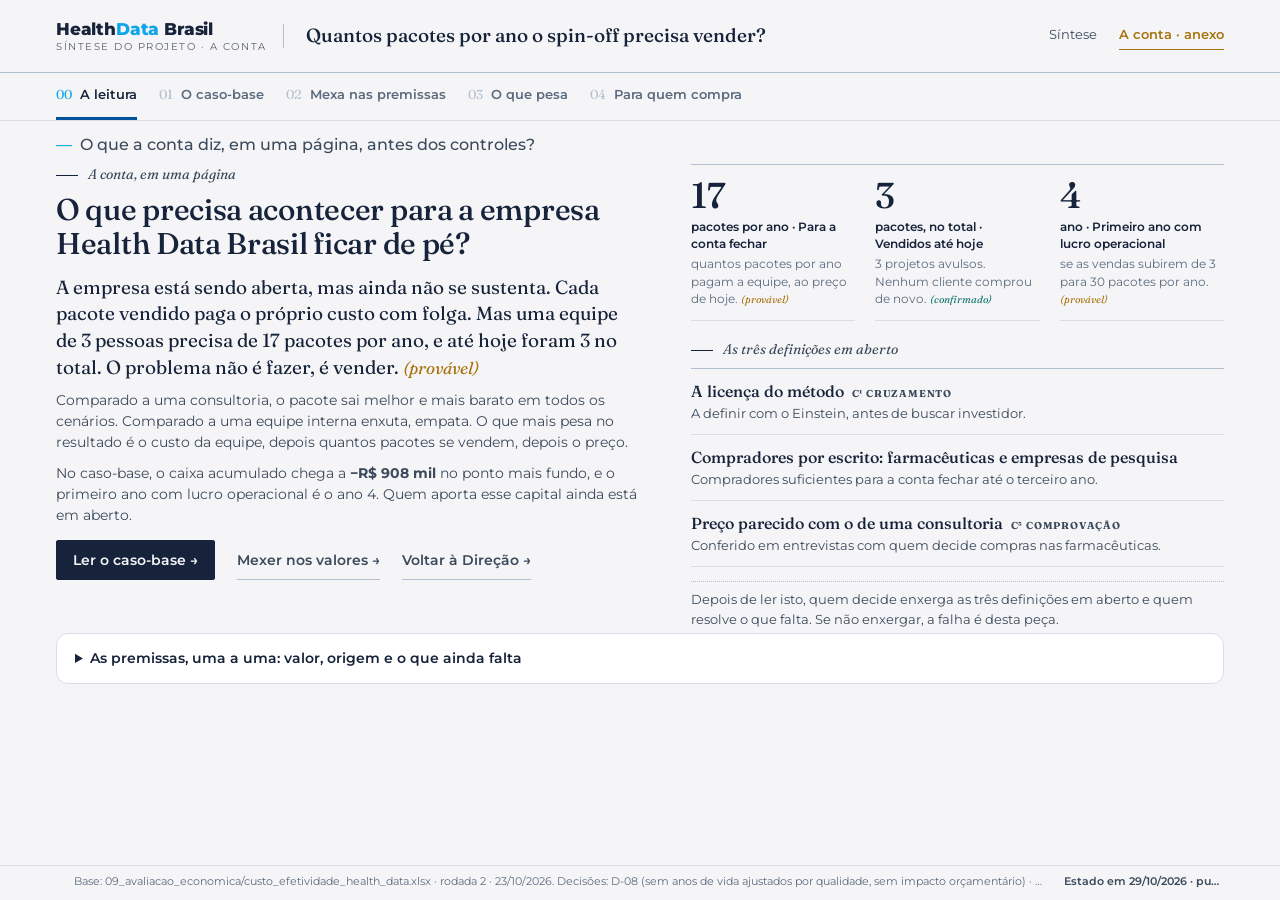
==== commit e8c04814: "Publicação 18: O tempo como métrica A revisão com o par de projeto, aba a aba. O tempo passa a ser a" ====
--- a/caso-economico/index.html
+++ b/caso-economico/index.html
@@ -248,7 +248,7 @@
 
 <script src="../js/data.js"></script>
 <script src="../js/convergencia.js"></script>
-<script id="caso-json" type="application/json">/*CASO_JSON*/{"rodada": 2, "atualizado": "2026-10-23", "fonte": "09_avaliacao_economica/custo_efetividade_health_data.xlsx", "decisoes": ["D-08 (sem QALY, sem impacto orçamentário)", "D-12 (spin-off)", "D-13 (premissas declaradas)"], "caso_base": {"volumes": [3, 6, 12, 20, 30], "preco": 35000, "custo_variavel": 4500, "equipe": 504000, "infra": 12000, "custo_fixo": 516000, "investimento": 0, "royalty": 0, "taxa": 0.25, "selic": 0.14, "impostos": 0.34, "preco_piso": 20000, "preco_teto": 50000, "pacotes_vendidos": 3, "fte_extra": 168000, "mrr_go": 150000}, "projecao": {"volume": [3, 6, 12, 20, 30], "preco": [35000, 35000, 35000, 35000, 35000], "receita": [105000, 210000, 420000, 700000, 1050000], "royalty": [0, 0, 0, 0, 0], "custo_variavel": [13500, 27000, 54000, 90000, 135000], "margem_bruta": [91500, 183000, 366000, 610000, 915000], "custo_fixo": [516000, 516000, 516000, 516000, 516000], "ebitda": [-424500, -333000, -150000, 94000, 399000], "amortizacao": [0, 0, 0, 0, 0], "ebit": [-424500, -333000, -150000, 94000, 399000], "impostos": [0, 0, 0, 31960, 135660], "lucro_liquido": [-424500, -333000, -150000, 62040, 263340], "fluxo": [-424500, -333000, -150000, 62040, 263340], "acumulado": [-424500, -757500, -907500, -845460, -582120], "investimento": 0, "vpl": -517817.16, "tir": "sem TIR positiva (soma dos fluxos negativa em 5 anos)", "payback": "> 5 anos", "ano_primeiro_lucro": 4, "caixa_minimo": -907500, "veredito": "INVIAVEL"}, "cenarios": [{"nome": "Caso-base (D-13)", "mult_volume": 1, "preco": 35000, "custo_variavel": 4500, "custo_fixo": 516000, "royalty": 0, "taxa": 0.25, "fluxo": [-424500, -333000, -150000, 62040, 263340], "vpl": -517817.16, "delta": 0}, {"nome": "Volume -50%", "mult_volume": 0.5, "preco": 35000, "custo_variavel": 4500, "custo_fixo": 516000, "royalty": 0, "taxa": 0.25, "fluxo": [-470250, -424500, -333000, -211000, -58500], "vpl": -923970.88, "delta": -406153.72}, {"nome": "Volume +50%", "mult_volume": 1.5, "preco": 35000, "custo_variavel": 4500, "custo_fixo": 516000, "royalty": 0, "taxa": 0.25, "fluxo": [-378750, -241500, 21780, 263340, 565290], "vpl": -153310.35, "delta": 364506.82}, {"nome": "Preco piso (P01)", "mult_volume": 1, "preco": 20000, "custo_variavel": 4500, "custo_fixo": 516000, "royalty": 0, "taxa": 0.25, "fluxo": [-469500, -423000, -330000, -206000, -51000], "vpl": -916369.28, "delta": -398552.12}, {"nome": "Preco teto (P02)", "mult_volume": 1, "preco": 50000, "custo_variavel": 4500, "custo_fixo": 516000, "royalty": 0, "taxa": 0.25, "fluxo": [-379500, -243000, 19800, 260040, 560340], "vpl": -158857.8, "delta": 358959.36}, {"nome": "Custo por pacote x2", "mult_volume": 1, "preco": 35000, "custo_variavel": 9000, "custo_fixo": 516000, "royalty": 0, "taxa": 0.25, "fluxo": [-438000, -360000, -204000, 2640, 174240], "vpl": -627071.69, "delta": -109254.53}, {"nome": "+1 FTE comercial (P32)", "mult_volume": 1, "preco": 35000, "custo_variavel": 4500, "custo_fixo": 684000, "royalty": 0, "taxa": 0.25, "fluxo": [-592500, -501000, -318000, -74000, 152460], "vpl": -937808.31, "delta": -419991.14}, {"nome": "Equipe 2 FTE (fundador sai)", "mult_volume": 1, "preco": 35000, "custo_variavel": 4500, "custo_fixo": 348000, "royalty": 0, "taxa": 0.25, "fluxo": [-256500, -165000, 11880, 172920, 374220], "vpl": -111265.0, "delta": 406552.17}, {"nome": "Royalty Einstein 5%", "mult_volume": 1, "preco": 35000, "custo_variavel": 4500, "custo_fixo": 516000, "royalty": 0.05, "taxa": 0.25, "fluxo": [-429750, -343500, -171000, 38940, 228690], "vpl": -560305.04, "delta": -42487.87}, {"nome": "Royalty Einstein 10%", "mult_volume": 1, "preco": 35000, "custo_variavel": 4500, "custo_fixo": 516000, "royalty": 0.1, "taxa": 0.25, "fluxo": [-435000, -354000, -192000, 15840, 194040], "vpl": -602792.91, "delta": -84975.74}, {"nome": "Taxa = Selic (P19)", "mult_volume": 1, "preco": 35000, "custo_variavel": 4500, "custo_fixo": 516000, "royalty": 0, "taxa": 0.1425, "fluxo": [-424500, -333000, -150000, 62040, 263340], "vpl": -555555.82, "delta": -37738.65}, {"nome": "Taxa 35%", "mult_volume": 1, "preco": 35000, "custo_variavel": 4500, "custo_fixo": 516000, "royalty": 0, "taxa": 0.35, "fluxo": [-424500, -333000, -150000, 62040, 263340], "vpl": -480720.16, "delta": 37097.0}, {"nome": "Combinado pessimista", "mult_volume": 0.5, "preco": 20000, "custo_variavel": 4500, "custo_fixo": 684000, "royalty": 0.05, "taxa": 0.25, "fluxo": [-662250, -640500, -597000, -539000, -466500], "vpl": -1619021.12, "delta": -1101203.96}, {"nome": "Combinado otimista", "mult_volume": 1.5, "preco": 50000, "custo_variavel": 4500, "custo_fixo": 516000, "royalty": 0, "taxa": 0.25, "fluxo": [-311250, -106500, 199980, 560340, 1010790], "vpl": 345960.69, "delta": 863777.86}], "tornado": [{"premissa": "Volume (P17, P27-P30)", "variacao": "-50% / +50%", "vpl_baixo": -923970.88, "vpl_alto": -153310.35, "amplitude": 770660.53, "rank": 2}, {"premissa": "Preco do pacote (P26)", "variacao": "R$20 mil / R$50 mil", "vpl_baixo": -916369.28, "vpl_alto": -158857.8, "amplitude": 757511.48, "rank": 3}, {"premissa": "Custo por pacote (P10)", "variacao": "x2 / base", "vpl_baixo": -627071.69, "vpl_alto": -517817.16, "amplitude": 109254.53, "rank": 4}, {"premissa": "Equipe (P13)", "variacao": "+1 FTE / 2 FTE", "vpl_baixo": -937808.31, "vpl_alto": -111265.0, "amplitude": 826543.31, "rank": 1}, {"premissa": "Royalty Einstein (P31)", "variacao": "10% / 0%", "vpl_baixo": -602792.91, "vpl_alto": -517817.16, "amplitude": 84975.74, "rank": 5}, {"premissa": "Taxa de desconto (P20)", "variacao": "35% / Selic", "vpl_baixo": -480720.16, "vpl_alto": -555555.82, "amplitude": 74835.66, "rank": 6}], "limiar": {"precos": [20000, 35000, 50000], "custo_fixo": [{"nivel": 250000, "pacotes": [17, 9, 6]}, {"nivel": 500000, "pacotes": [33, 17, 11]}, {"nivel": 1000000, "pacotes": [65, 33, 22]}, {"nivel": 2000000, "pacotes": [130, 66, 44]}, {"nivel": 516000, "pacotes": [34, 17, 12]}], "mrr_go": [90, 52, 36], "taxas": [0.1425, 0.25, 0.35], "investimento": [{"nivel": 2000000, "pacotes": [20, 25, 30]}, {"nivel": 3000000, "pacotes": [29, 37, 45]}, {"nivel": 4000000, "pacotes": [39, 49, 60]}]}, "custo_por_coorte": [{"comparador": "Equipe interna - piso", "custo": 20000, "semanas": 2, "semanas_poupadas": 1.99, "incr_piso": 0, "rcei_piso": 0, "resultado_piso": "DOMINANTE (custa igual ou menos e e mais rapido)", "incr_teto": 30000, "rcei_teto": 15062.76, "resultado_teto": "TRADE-OFF: 15.063 R$ por semana poupada", "preco_teto_30": 14000, "preco_teto_50": 10000}, {"comparador": "Equipe interna - teto", "custo": 120000, "semanas": 8, "semanas_poupadas": 7.99, "incr_piso": -100000, "rcei_piso": -12513.03, "resultado_piso": "DOMINANTE (custa igual ou menos e e mais rapido)", "incr_teto": -70000, "rcei_teto": -8759.12, "resultado_teto": "DOMINANTE (custa igual ou menos e e mais rapido)", "preco_teto_30": 84000, "preco_teto_50": 60000}, {"comparador": "Consultoria - piso", "custo": 50000, "semanas": 2, "semanas_poupadas": 1.99, "incr_piso": -30000, "rcei_piso": -15062.76, "resultado_piso": "DOMINANTE (custa igual ou menos e e mais rapido)", "incr_teto": 0, "rcei_teto": 0, "resultado_teto": "DOMINANTE (custa igual ou menos e e mais rapido)", "preco_teto_30": 35000, "preco_teto_50": 25000}, {"comparador": "Consultoria - teto", "custo": 500000, "semanas": 8, "semanas_poupadas": 7.99, "incr_piso": -480000, "rcei_piso": -60062.57, "resultado_piso": "DOMINANTE (custa igual ou menos e e mais rapido)", "incr_teto": -450000, "rcei_teto": -56308.65, "resultado_teto": "DOMINANTE (custa igual ou menos e e mais rapido)", "preco_teto_30": 350000, "preco_teto_50": 250000}], "premissas": [{"id": "P01", "premissa": "Preco do pacote de analise HDB - piso", "valor": 20000, "unidade": "R$/pacote", "status_marcador": "🗣️", "status": "hipótese", "camada": "A", "fonte": "06_modelo_negocio/REVENUE STREAMS 💰.md (Berg, 17/09)", "derivacao": "faixa dos 3 contratos pontuais; contratos nao vistos em documento", "lacuna": "L-01"}, {"id": "P02", "premissa": "Preco do pacote de analise HDB - teto", "valor": 50000, "unidade": "R$/pacote", "status_marcador": "🗣️", "status": "hipótese", "camada": "A", "fonte": "idem", "derivacao": "idem", "lacuna": "L-01"}, {"id": "P03", "premissa": "Tempo de geracao da coorte pelo HDB, com linkage", "valor": 20, "unidade": "minutos", "status_marcador": "🗣️", "status": "hipótese", "camada": "B", "fonte": "01_evidencias/ficha_diagnostico_fase1.md l. 64", "derivacao": "maquina local de 32 GB; e a geracao da coorte, nao a entrega do pacote", "lacuna": "L-07"}, {"id": "P04", "premissa": "Tempo de montagem manual da base - piso", "valor": 2, "unidade": "semanas", "status_marcador": "⚠️", "status": "hipótese", "camada": "A", "fonte": "02_analise_biodesign/solucao_existente.md l. 217", "derivacao": "'sem referencia padronizada'; saida de IA", "lacuna": "L-03"}, {"id": "P05", "premissa": "Tempo de montagem manual da base - teto", "valor": 8, "unidade": "semanas", "status_marcador": "⚠️", "status": "hipótese", "camada": "A", "fonte": "idem", "derivacao": "idem", "lacuna": "L-03"}, {"id": "P06", "premissa": "Custo de equipe interna por projeto - piso", "valor": 20000, "unidade": "R$/projeto", "status_marcador": "⚠️", "status": "hipótese", "camada": "A", "fonte": "solucao_existente.md l. 234", "derivacao": "2-8 semanas x 1-3 analistas x R$8-20 mil/mes; saida de IA", "lacuna": "L-03"}, {"id": "P07", "premissa": "Custo de equipe interna por projeto - teto", "valor": 120000, "unidade": "R$/projeto", "status_marcador": "⚠️", "status": "hipótese", "camada": "A", "fonte": "idem", "derivacao": "idem", "lacuna": "L-03"}, {"id": "P08", "premissa": "Custo de consultoria externa por projeto - piso", "valor": 50000, "unidade": "R$/projeto", "status_marcador": "⚠️", "status": "hipótese", "camada": "A", "fonte": "solucao_existente.md l. 235", "derivacao": "saida de IA", "lacuna": "L-03"}, {"id": "P09", "premissa": "Custo de consultoria externa por projeto - teto", "valor": 500000, "unidade": "R$/projeto", "status_marcador": "⚠️", "status": "hipótese", "camada": "A", "fonte": "idem", "derivacao": "'500 mil+'; o teto real e maior", "lacuna": "L-03"}, {"id": "P10", "premissa": "Custo variavel de entrega por pacote (HDB)", "valor": 4500, "unidade": "R$/pacote", "status_marcador": "⚠️ declarado (D-13)", "status": "declarada", "camada": "A", "fonte": "solucao_existente.md l. 234 (faixa salarial de analista)", "derivacao": "40 h de analista a R$87,50/h (meio da faixa R$8-20 mil/mes / 160 h) = R$3.500 + 8 h de revisao clinica a R$125/h (topo da faixa) = R$1.000; infra marginal ~0 (processamento local). Hora medica real provavelmente maior", "lacuna": "L-02: quantas horas de analista e de revisao clinica cada pacote consome?"}, {"id": "P11", "premissa": "Custo variavel usado na analise de limiar", "valor": 4500, "unidade": "R$/pacote", "status_marcador": "⚠️ declarado (D-13)", "status": "declarada", "camada": "A", "fonte": 0, "derivacao": "na rodada 1 era zero declarado (limite inferior); agora usa P10", "lacuna": "L-02"}, {"id": "P12", "premissa": "Custo operacional atual (infra local)", "valor": 12000, "unidade": "R$/ano", "status_marcador": "🗣️", "status": "hipótese", "camada": "B", "fonte": "06_modelo_negocio/COST STRUCTURE 🏷️.md (Joao, 17/09)", "derivacao": "~R$1.000/mes x 12; nuvem bloqueada de proposito", "lacuna": "L-05"}, {"id": "P13", "premissa": "Custo anual de equipe do spin-off", "valor": 504000, "unidade": "R$/ano", "status_marcador": "⚠️ declarado (D-13)", "status": "declarada", "camada": "A", "fonte": "solucao_existente.md l. 234 (faixa salarial)", "derivacao": "3 FTE (os 3 fundadores) x R$14.000/mes (meio da faixa R$8-20 mil) x 12; pro-labore, sem encargos CLT; nao inclui comercial nem juridico (ver P32); se um fundador sair do pais, FTE cai", "lacuna": "L-04: qual a dedicacao e a remuneracao de cada fundador?"}, {"id": "P14", "premissa": "Investimento ja feito no app", "valor": null, "unidade": "R$", "status_marcador": "⚪", "status": "aberta", "camada": "B", "fonte": "-", "derivacao": "custo afundado: nao entra no fluxo de caixa", "lacuna": "L-05"}, {"id": "P15", "premissa": "Investimento para abrir self-service e nuvem", "valor": 0, "unidade": "R$", "status_marcador": "⚠️ zero declarado (D-13)", "status": "declarada", "camada": "A", "fonte": "06_modelo_negocio/COST STRUCTURE 🏷️.md", "derivacao": "no horizonte de 5 anos o spin-off mantem o modelo de pacote e a nuvem bloqueada; abrir self-service vira decisao futura, com caso proprio", "lacuna": "L-05"}, {"id": "P16", "premissa": "Pacotes vendidos ate hoje", "valor": 3, "unidade": "pacotes (total)", "status_marcador": "🗣️", "status": "hipótese", "camada": "B", "fonte": "REVENUE STREAMS 💰.md", "derivacao": "periodo dos 3 contratos nao informado", "lacuna": "L-09"}, {"id": "P17", "premissa": "Volume de pacotes - ano 1", "valor": 3, "unidade": "pacotes/ano", "status_marcador": "⚠️ declarado (D-13)", "status": "declarada", "camada": "A", "fonte": "P16", "derivacao": "mantem o ritmo dos 3 contratos, supondo que ocorreram em ~1 ano (periodo ⚪)", "lacuna": "L-09: quantos pacotes/ano sao realistas nos anos 1 a 3?"}, {"id": "P18", "premissa": "Preco recorrente (assinatura)", "valor": null, "unidade": "R$/ano", "status_marcador": "⚪", "status": "aberta", "camada": "B", "fonte": "-", "derivacao": "fora do caso-base: o spin-off vende por pacote (P26)", "lacuna": "L-01"}, {"id": "P19", "premissa": "Selic meta", "valor": 0.14, "unidade": "a.a.", "status_marcador": "⚠️", "status": "hipótese", "camada": "B", "fonte": "imprensa (Renova Invest, O Povo, 2026); confirmar no BCB", "derivacao": "componente livre de risco da taxa de desconto", "lacuna": "-"}, {"id": "P20", "premissa": "Taxa de desconto, caso-base", "valor": 0.25, "unidade": "a.a.", "status_marcador": "⚠️ declarado (D-13)", "status": "declarada", "camada": "B", "fonte": "P19 + premio de risco", "derivacao": "Selic 14,25% + 10,75 p.p. de premio para empresa sem receita recorrente, arredondado a 25%. Sem fonte para o premio; 14,25% e 35% em Cenarios", "lacuna": "-"}, {"id": "P21", "premissa": "Aliquota de impostos sobre o lucro", "valor": 0.34, "unidade": null, "status_marcador": "✅", "status": "fechada", "camada": "B", "fonte": "custo_efetividade/Method/biodesign_projecao_financeira_methodology.md §3.1", "derivacao": "IRPJ 15% + adicional 10% + CSLL 9%; sem compensacao de prejuizo (conservador); Simples nao avaliado", "lacuna": "-"}, {"id": "P22", "premissa": "Criterio 'Go' de receita recorrente (MRR)", "valor": 150000, "unidade": "R$/mes", "status_marcador": "⚠️", "status": "hipótese", "camada": "B", "fonte": "solucao_existente.md l. 602", "derivacao": "saida de IA; junto com 5+ clientes e NPS > 50", "lacuna": "-"}, {"id": "P23", "premissa": "Investimento de referencia para MVP - piso", "valor": 2000000, "unidade": "R$", "status_marcador": "⚠️", "status": "hipótese", "camada": "B", "fonte": "solucao_existente.md l. 559", "derivacao": "saida de IA; o HDB ja tem app; so nivel de teste", "lacuna": "L-05"}, {"id": "P24", "premissa": "Investimento de referencia para MVP - teto", "valor": 4000000, "unidade": "R$", "status_marcador": "⚠️", "status": "hipótese", "camada": "B", "fonte": "idem", "derivacao": "idem", "lacuna": "L-05"}, {"id": "P25", "premissa": "Tracao minima para 'Go'", "valor": 1, "unidade": "cliente pagante ou LOI", "status_marcador": "🔵", "status": "fechada", "camada": "B", "fonte": "Roteiro Sprint 20 Dias, atividade 3.3", "derivacao": null, "lacuna": "-"}, {"id": "P26", "premissa": "Preco do pacote, caso-base da projecao", "valor": 35000, "unidade": "R$/pacote", "status_marcador": "⚠️ declarado (D-13)", "status": "declarada", "camada": "A", "fonte": "P01-P02 e Custo_Por_Coorte!L8", "derivacao": "meio da faixa dos 3 contratos; coincide com o preco-teto contra a consultoria-piso deixando 30% da economia ao comprador", "lacuna": "L-01"}, {"id": "P27", "premissa": "Volume de pacotes - ano 2", "valor": 6, "unidade": "pacotes/ano", "status_marcador": "⚠️ declarado (D-13)", "status": "declarada", "camada": "A", "fonte": "-", "derivacao": "dobra o ano 1", "lacuna": "L-09"}, {"id": "P28", "premissa": "Volume de pacotes - ano 3", "valor": 12, "unidade": "pacotes/ano", "status_marcador": "⚠️ declarado (D-13)", "status": "declarada", "camada": "A", "fonte": "-", "derivacao": "dobra o ano 2", "lacuna": "L-09"}, {"id": "P29", "premissa": "Volume de pacotes - ano 4", "valor": 20, "unidade": "pacotes/ano", "status_marcador": "⚠️ declarado (D-13)", "status": "declarada", "camada": "A", "fonte": "-", "derivacao": "+67%", "lacuna": "L-09"}, {"id": "P30", "premissa": "Volume de pacotes - ano 5", "valor": 30, "unidade": "pacotes/ano", "status_marcador": "⚠️ declarado (D-13)", "status": "declarada", "camada": "A", "fonte": "need_mercado_20261023 §2.1", "derivacao": "+50%; receita do ano 5 (R$1,05 mi) fica abaixo de ~0,5% do proxy de mercado Brasil (USD 40-80 mi/ano, a R$5/USD ilustrativo)", "lacuna": "L-09, L-16"}, {"id": "P31", "premissa": "Royalty / licenca ao Einstein (% da receita)", "valor": 0, "unidade": "%", "status_marcador": "⚠️ zero declarado (D-13)", "status": "declarada", "camada": "A", "fonte": "-", "derivacao": "licenca do IP ainda nao negociada; 5% e 10% em Cenarios", "lacuna": "L-06, L-10"}, {"id": "P32", "premissa": "Custo de 1 FTE comercial adicional", "valor": 168000, "unidade": "R$/ano", "status_marcador": "⚠️ derivado", "status": "declarada", "camada": "B", "fonte": "solucao_existente.md l. 234", "derivacao": "1 x R$14.000/mes x 12; so entra em Cenarios", "lacuna": "L-04"}], "versao": {"numero": 17, "data": "2026-10-28", "titulo": "Ajustes na 03 e na 02"}}/*FIM_CASO_JSON*/</script>
+<script id="caso-json" type="application/json">/*CASO_JSON*/{"rodada": 2, "atualizado": "2026-10-23", "fonte": "09_avaliacao_economica/custo_efetividade_health_data.xlsx", "decisoes": ["D-08 (sem QALY, sem impacto orçamentário)", "D-12 (spin-off)", "D-13 (premissas declaradas)"], "caso_base": {"volumes": [3, 6, 12, 20, 30], "preco": 35000, "custo_variavel": 4500, "equipe": 504000, "infra": 12000, "custo_fixo": 516000, "investimento": 0, "royalty": 0, "taxa": 0.25, "selic": 0.14, "impostos": 0.34, "preco_piso": 20000, "preco_teto": 50000, "pacotes_vendidos": 3, "fte_extra": 168000, "mrr_go": 150000}, "projecao": {"volume": [3, 6, 12, 20, 30], "preco": [35000, 35000, 35000, 35000, 35000], "receita": [105000, 210000, 420000, 700000, 1050000], "royalty": [0, 0, 0, 0, 0], "custo_variavel": [13500, 27000, 54000, 90000, 135000], "margem_bruta": [91500, 183000, 366000, 610000, 915000], "custo_fixo": [516000, 516000, 516000, 516000, 516000], "ebitda": [-424500, -333000, -150000, 94000, 399000], "amortizacao": [0, 0, 0, 0, 0], "ebit": [-424500, -333000, -150000, 94000, 399000], "impostos": [0, 0, 0, 31960, 135660], "lucro_liquido": [-424500, -333000, -150000, 62040, 263340], "fluxo": [-424500, -333000, -150000, 62040, 263340], "acumulado": [-424500, -757500, -907500, -845460, -582120], "investimento": 0, "vpl": -517817.16, "tir": "sem TIR positiva (soma dos fluxos negativa em 5 anos)", "payback": "> 5 anos", "ano_primeiro_lucro": 4, "caixa_minimo": -907500, "veredito": "INVIAVEL"}, "cenarios": [{"nome": "Caso-base (D-13)", "mult_volume": 1, "preco": 35000, "custo_variavel": 4500, "custo_fixo": 516000, "royalty": 0, "taxa": 0.25, "fluxo": [-424500, -333000, -150000, 62040, 263340], "vpl": -517817.16, "delta": 0}, {"nome": "Volume -50%", "mult_volume": 0.5, "preco": 35000, "custo_variavel": 4500, "custo_fixo": 516000, "royalty": 0, "taxa": 0.25, "fluxo": [-470250, -424500, -333000, -211000, -58500], "vpl": -923970.88, "delta": -406153.72}, {"nome": "Volume +50%", "mult_volume": 1.5, "preco": 35000, "custo_variavel": 4500, "custo_fixo": 516000, "royalty": 0, "taxa": 0.25, "fluxo": [-378750, -241500, 21780, 263340, 565290], "vpl": -153310.35, "delta": 364506.82}, {"nome": "Preco piso (P01)", "mult_volume": 1, "preco": 20000, "custo_variavel": 4500, "custo_fixo": 516000, "royalty": 0, "taxa": 0.25, "fluxo": [-469500, -423000, -330000, -206000, -51000], "vpl": -916369.28, "delta": -398552.12}, {"nome": "Preco teto (P02)", "mult_volume": 1, "preco": 50000, "custo_variavel": 4500, "custo_fixo": 516000, "royalty": 0, "taxa": 0.25, "fluxo": [-379500, -243000, 19800, 260040, 560340], "vpl": -158857.8, "delta": 358959.36}, {"nome": "Custo por pacote x2", "mult_volume": 1, "preco": 35000, "custo_variavel": 9000, "custo_fixo": 516000, "royalty": 0, "taxa": 0.25, "fluxo": [-438000, -360000, -204000, 2640, 174240], "vpl": -627071.69, "delta": -109254.53}, {"nome": "+1 FTE comercial (P32)", "mult_volume": 1, "preco": 35000, "custo_variavel": 4500, "custo_fixo": 684000, "royalty": 0, "taxa": 0.25, "fluxo": [-592500, -501000, -318000, -74000, 152460], "vpl": -937808.31, "delta": -419991.14}, {"nome": "Equipe 2 FTE (fundador sai)", "mult_volume": 1, "preco": 35000, "custo_variavel": 4500, "custo_fixo": 348000, "royalty": 0, "taxa": 0.25, "fluxo": [-256500, -165000, 11880, 172920, 374220], "vpl": -111265.0, "delta": 406552.17}, {"nome": "Royalty Einstein 5%", "mult_volume": 1, "preco": 35000, "custo_variavel": 4500, "custo_fixo": 516000, "royalty": 0.05, "taxa": 0.25, "fluxo": [-429750, -343500, -171000, 38940, 228690], "vpl": -560305.04, "delta": -42487.87}, {"nome": "Royalty Einstein 10%", "mult_volume": 1, "preco": 35000, "custo_variavel": 4500, "custo_fixo": 516000, "royalty": 0.1, "taxa": 0.25, "fluxo": [-435000, -354000, -192000, 15840, 194040], "vpl": -602792.91, "delta": -84975.74}, {"nome": "Taxa = Selic (P19)", "mult_volume": 1, "preco": 35000, "custo_variavel": 4500, "custo_fixo": 516000, "royalty": 0, "taxa": 0.1425, "fluxo": [-424500, -333000, -150000, 62040, 263340], "vpl": -555555.82, "delta": -37738.65}, {"nome": "Taxa 35%", "mult_volume": 1, "preco": 35000, "custo_variavel": 4500, "custo_fixo": 516000, "royalty": 0, "taxa": 0.35, "fluxo": [-424500, -333000, -150000, 62040, 263340], "vpl": -480720.16, "delta": 37097.0}, {"nome": "Combinado pessimista", "mult_volume": 0.5, "preco": 20000, "custo_variavel": 4500, "custo_fixo": 684000, "royalty": 0.05, "taxa": 0.25, "fluxo": [-662250, -640500, -597000, -539000, -466500], "vpl": -1619021.12, "delta": -1101203.96}, {"nome": "Combinado otimista", "mult_volume": 1.5, "preco": 50000, "custo_variavel": 4500, "custo_fixo": 516000, "royalty": 0, "taxa": 0.25, "fluxo": [-311250, -106500, 199980, 560340, 1010790], "vpl": 345960.69, "delta": 863777.86}], "tornado": [{"premissa": "Volume (P17, P27-P30)", "variacao": "-50% / +50%", "vpl_baixo": -923970.88, "vpl_alto": -153310.35, "amplitude": 770660.53, "rank": 2}, {"premissa": "Preco do pacote (P26)", "variacao": "R$20 mil / R$50 mil", "vpl_baixo": -916369.28, "vpl_alto": -158857.8, "amplitude": 757511.48, "rank": 3}, {"premissa": "Custo por pacote (P10)", "variacao": "x2 / base", "vpl_baixo": -627071.69, "vpl_alto": -517817.16, "amplitude": 109254.53, "rank": 4}, {"premissa": "Equipe (P13)", "variacao": "+1 FTE / 2 FTE", "vpl_baixo": -937808.31, "vpl_alto": -111265.0, "amplitude": 826543.31, "rank": 1}, {"premissa": "Royalty Einstein (P31)", "variacao": "10% / 0%", "vpl_baixo": -602792.91, "vpl_alto": -517817.16, "amplitude": 84975.74, "rank": 5}, {"premissa": "Taxa de desconto (P20)", "variacao": "35% / Selic", "vpl_baixo": -480720.16, "vpl_alto": -555555.82, "amplitude": 74835.66, "rank": 6}], "limiar": {"precos": [20000, 35000, 50000], "custo_fixo": [{"nivel": 250000, "pacotes": [17, 9, 6]}, {"nivel": 500000, "pacotes": [33, 17, 11]}, {"nivel": 1000000, "pacotes": [65, 33, 22]}, {"nivel": 2000000, "pacotes": [130, 66, 44]}, {"nivel": 516000, "pacotes": [34, 17, 12]}], "mrr_go": [90, 52, 36], "taxas": [0.1425, 0.25, 0.35], "investimento": [{"nivel": 2000000, "pacotes": [20, 25, 30]}, {"nivel": 3000000, "pacotes": [29, 37, 45]}, {"nivel": 4000000, "pacotes": [39, 49, 60]}]}, "custo_por_coorte": [{"comparador": "Equipe interna - piso", "custo": 20000, "semanas": 2, "semanas_poupadas": 1.99, "incr_piso": 0, "rcei_piso": 0, "resultado_piso": "DOMINANTE (custa igual ou menos e e mais rapido)", "incr_teto": 30000, "rcei_teto": 15062.76, "resultado_teto": "TRADE-OFF: 15.063 R$ por semana poupada", "preco_teto_30": 14000, "preco_teto_50": 10000}, {"comparador": "Equipe interna - teto", "custo": 120000, "semanas": 8, "semanas_poupadas": 7.99, "incr_piso": -100000, "rcei_piso": -12513.03, "resultado_piso": "DOMINANTE (custa igual ou menos e e mais rapido)", "incr_teto": -70000, "rcei_teto": -8759.12, "resultado_teto": "DOMINANTE (custa igual ou menos e e mais rapido)", "preco_teto_30": 84000, "preco_teto_50": 60000}, {"comparador": "Consultoria - piso", "custo": 50000, "semanas": 2, "semanas_poupadas": 1.99, "incr_piso": -30000, "rcei_piso": -15062.76, "resultado_piso": "DOMINANTE (custa igual ou menos e e mais rapido)", "incr_teto": 0, "rcei_teto": 0, "resultado_teto": "DOMINANTE (custa igual ou menos e e mais rapido)", "preco_teto_30": 35000, "preco_teto_50": 25000}, {"comparador": "Consultoria - teto", "custo": 500000, "semanas": 8, "semanas_poupadas": 7.99, "incr_piso": -480000, "rcei_piso": -60062.57, "resultado_piso": "DOMINANTE (custa igual ou menos e e mais rapido)", "incr_teto": -450000, "rcei_teto": -56308.65, "resultado_teto": "DOMINANTE (custa igual ou menos e e mais rapido)", "preco_teto_30": 350000, "preco_teto_50": 250000}], "premissas": [{"id": "P01", "premissa": "Preco do pacote de analise HDB - piso", "valor": 20000, "unidade": "R$/pacote", "status_marcador": "🗣️", "status": "hipótese", "camada": "A", "fonte": "06_modelo_negocio/REVENUE STREAMS 💰.md (Berg, 17/09)", "derivacao": "faixa dos 3 contratos pontuais; contratos nao vistos em documento", "lacuna": "L-01"}, {"id": "P02", "premissa": "Preco do pacote de analise HDB - teto", "valor": 50000, "unidade": "R$/pacote", "status_marcador": "🗣️", "status": "hipótese", "camada": "A", "fonte": "idem", "derivacao": "idem", "lacuna": "L-01"}, {"id": "P03", "premissa": "Tempo de geracao da coorte pelo HDB, com linkage", "valor": 20, "unidade": "minutos", "status_marcador": "🗣️", "status": "hipótese", "camada": "B", "fonte": "01_evidencias/ficha_diagnostico_fase1.md l. 64", "derivacao": "maquina local de 32 GB; e a geracao da coorte, nao a entrega do pacote", "lacuna": "L-07"}, {"id": "P04", "premissa": "Tempo de montagem manual da base - piso", "valor": 2, "unidade": "semanas", "status_marcador": "⚠️", "status": "hipótese", "camada": "A", "fonte": "02_analise_biodesign/solucao_existente.md l. 217", "derivacao": "'sem referencia padronizada'; saida de IA", "lacuna": "L-03"}, {"id": "P05", "premissa": "Tempo de montagem manual da base - teto", "valor": 8, "unidade": "semanas", "status_marcador": "⚠️", "status": "hipótese", "camada": "A", "fonte": "idem", "derivacao": "idem", "lacuna": "L-03"}, {"id": "P06", "premissa": "Custo de equipe interna por projeto - piso", "valor": 20000, "unidade": "R$/projeto", "status_marcador": "⚠️", "status": "hipótese", "camada": "A", "fonte": "solucao_existente.md l. 234", "derivacao": "2-8 semanas x 1-3 analistas x R$8-20 mil/mes; saida de IA", "lacuna": "L-03"}, {"id": "P07", "premissa": "Custo de equipe interna por projeto - teto", "valor": 120000, "unidade": "R$/projeto", "status_marcador": "⚠️", "status": "hipótese", "camada": "A", "fonte": "idem", "derivacao": "idem", "lacuna": "L-03"}, {"id": "P08", "premissa": "Custo de consultoria externa por projeto - piso", "valor": 50000, "unidade": "R$/projeto", "status_marcador": "⚠️", "status": "hipótese", "camada": "A", "fonte": "solucao_existente.md l. 235", "derivacao": "saida de IA", "lacuna": "L-03"}, {"id": "P09", "premissa": "Custo de consultoria externa por projeto - teto", "valor": 500000, "unidade": "R$/projeto", "status_marcador": "⚠️", "status": "hipótese", "camada": "A", "fonte": "idem", "derivacao": "'500 mil+'; o teto real e maior", "lacuna": "L-03"}, {"id": "P10", "premissa": "Custo variavel de entrega por pacote (HDB)", "valor": 4500, "unidade": "R$/pacote", "status_marcador": "⚠️ declarado (D-13)", "status": "declarada", "camada": "A", "fonte": "solucao_existente.md l. 234 (faixa salarial de analista)", "derivacao": "40 h de analista a R$87,50/h (meio da faixa R$8-20 mil/mes / 160 h) = R$3.500 + 8 h de revisao clinica a R$125/h (topo da faixa) = R$1.000; infra marginal ~0 (processamento local). Hora medica real provavelmente maior", "lacuna": "L-02: quantas horas de analista e de revisao clinica cada pacote consome?"}, {"id": "P11", "premissa": "Custo variavel usado na analise de limiar", "valor": 4500, "unidade": "R$/pacote", "status_marcador": "⚠️ declarado (D-13)", "status": "declarada", "camada": "A", "fonte": 0, "derivacao": "na rodada 1 era zero declarado (limite inferior); agora usa P10", "lacuna": "L-02"}, {"id": "P12", "premissa": "Custo operacional atual (infra local)", "valor": 12000, "unidade": "R$/ano", "status_marcador": "🗣️", "status": "hipótese", "camada": "B", "fonte": "06_modelo_negocio/COST STRUCTURE 🏷️.md (Joao, 17/09)", "derivacao": "~R$1.000/mes x 12; nuvem bloqueada de proposito", "lacuna": "L-05"}, {"id": "P13", "premissa": "Custo anual de equipe do spin-off", "valor": 504000, "unidade": "R$/ano", "status_marcador": "⚠️ declarado (D-13)", "status": "declarada", "camada": "A", "fonte": "solucao_existente.md l. 234 (faixa salarial)", "derivacao": "3 FTE (os 3 fundadores) x R$14.000/mes (meio da faixa R$8-20 mil) x 12; pro-labore, sem encargos CLT; nao inclui comercial nem juridico (ver P32); se um fundador sair do pais, FTE cai", "lacuna": "L-04: qual a dedicacao e a remuneracao de cada fundador?"}, {"id": "P14", "premissa": "Investimento ja feito no app", "valor": null, "unidade": "R$", "status_marcador": "⚪", "status": "aberta", "camada": "B", "fonte": "-", "derivacao": "custo afundado: nao entra no fluxo de caixa", "lacuna": "L-05"}, {"id": "P15", "premissa": "Investimento para abrir self-service e nuvem", "valor": 0, "unidade": "R$", "status_marcador": "⚠️ zero declarado (D-13)", "status": "declarada", "camada": "A", "fonte": "06_modelo_negocio/COST STRUCTURE 🏷️.md", "derivacao": "no horizonte de 5 anos o spin-off mantem o modelo de pacote e a nuvem bloqueada; abrir self-service vira decisao futura, com caso proprio", "lacuna": "L-05"}, {"id": "P16", "premissa": "Pacotes vendidos ate hoje", "valor": 3, "unidade": "pacotes (total)", "status_marcador": "🗣️", "status": "hipótese", "camada": "B", "fonte": "REVENUE STREAMS 💰.md", "derivacao": "periodo dos 3 contratos nao informado", "lacuna": "L-09"}, {"id": "P17", "premissa": "Volume de pacotes - ano 1", "valor": 3, "unidade": "pacotes/ano", "status_marcador": "⚠️ declarado (D-13)", "status": "declarada", "camada": "A", "fonte": "P16", "derivacao": "mantem o ritmo dos 3 contratos, supondo que ocorreram em ~1 ano (periodo ⚪)", "lacuna": "L-09: quantos pacotes/ano sao realistas nos anos 1 a 3?"}, {"id": "P18", "premissa": "Preco recorrente (assinatura)", "valor": null, "unidade": "R$/ano", "status_marcador": "⚪", "status": "aberta", "camada": "B", "fonte": "-", "derivacao": "fora do caso-base: o spin-off vende por pacote (P26)", "lacuna": "L-01"}, {"id": "P19", "premissa": "Selic meta", "valor": 0.14, "unidade": "a.a.", "status_marcador": "⚠️", "status": "hipótese", "camada": "B", "fonte": "imprensa (Renova Invest, O Povo, 2026); confirmar no BCB", "derivacao": "componente livre de risco da taxa de desconto", "lacuna": "-"}, {"id": "P20", "premissa": "Taxa de desconto, caso-base", "valor": 0.25, "unidade": "a.a.", "status_marcador": "⚠️ declarado (D-13)", "status": "declarada", "camada": "B", "fonte": "P19 + premio de risco", "derivacao": "Selic 14,25% + 10,75 p.p. de premio para empresa sem receita recorrente, arredondado a 25%. Sem fonte para o premio; 14,25% e 35% em Cenarios", "lacuna": "-"}, {"id": "P21", "premissa": "Aliquota de impostos sobre o lucro", "valor": 0.34, "unidade": null, "status_marcador": "✅", "status": "fechada", "camada": "B", "fonte": "custo_efetividade/Method/biodesign_projecao_financeira_methodology.md §3.1", "derivacao": "IRPJ 15% + adicional 10% + CSLL 9%; sem compensacao de prejuizo (conservador); Simples nao avaliado", "lacuna": "-"}, {"id": "P22", "premissa": "Criterio 'Go' de receita recorrente (MRR)", "valor": 150000, "unidade": "R$/mes", "status_marcador": "⚠️", "status": "hipótese", "camada": "B", "fonte": "solucao_existente.md l. 602", "derivacao": "saida de IA; junto com 5+ clientes e NPS > 50", "lacuna": "-"}, {"id": "P23", "premissa": "Investimento de referencia para MVP - piso", "valor": 2000000, "unidade": "R$", "status_marcador": "⚠️", "status": "hipótese", "camada": "B", "fonte": "solucao_existente.md l. 559", "derivacao": "saida de IA; o HDB ja tem app; so nivel de teste", "lacuna": "L-05"}, {"id": "P24", "premissa": "Investimento de referencia para MVP - teto", "valor": 4000000, "unidade": "R$", "status_marcador": "⚠️", "status": "hipótese", "camada": "B", "fonte": "idem", "derivacao": "idem", "lacuna": "L-05"}, {"id": "P25", "premissa": "Tracao minima para 'Go'", "valor": 1, "unidade": "cliente pagante ou LOI", "status_marcador": "🔵", "status": "fechada", "camada": "B", "fonte": "Roteiro Sprint 20 Dias, atividade 3.3", "derivacao": null, "lacuna": "-"}, {"id": "P26", "premissa": "Preco do pacote, caso-base da projecao", "valor": 35000, "unidade": "R$/pacote", "status_marcador": "⚠️ declarado (D-13)", "status": "declarada", "camada": "A", "fonte": "P01-P02 e Custo_Por_Coorte!L8", "derivacao": "meio da faixa dos 3 contratos; coincide com o preco-teto contra a consultoria-piso deixando 30% da economia ao comprador", "lacuna": "L-01"}, {"id": "P27", "premissa": "Volume de pacotes - ano 2", "valor": 6, "unidade": "pacotes/ano", "status_marcador": "⚠️ declarado (D-13)", "status": "declarada", "camada": "A", "fonte": "-", "derivacao": "dobra o ano 1", "lacuna": "L-09"}, {"id": "P28", "premissa": "Volume de pacotes - ano 3", "valor": 12, "unidade": "pacotes/ano", "status_marcador": "⚠️ declarado (D-13)", "status": "declarada", "camada": "A", "fonte": "-", "derivacao": "dobra o ano 2", "lacuna": "L-09"}, {"id": "P29", "premissa": "Volume de pacotes - ano 4", "valor": 20, "unidade": "pacotes/ano", "status_marcador": "⚠️ declarado (D-13)", "status": "declarada", "camada": "A", "fonte": "-", "derivacao": "+67%", "lacuna": "L-09"}, {"id": "P30", "premissa": "Volume de pacotes - ano 5", "valor": 30, "unidade": "pacotes/ano", "status_marcador": "⚠️ declarado (D-13)", "status": "declarada", "camada": "A", "fonte": "need_mercado_20261023 §2.1", "derivacao": "+50%; receita do ano 5 (R$1,05 mi) fica abaixo de ~0,5% do proxy de mercado Brasil (USD 40-80 mi/ano, a R$5/USD ilustrativo)", "lacuna": "L-09, L-16"}, {"id": "P31", "premissa": "Royalty / licenca ao Einstein (% da receita)", "valor": 0, "unidade": "%", "status_marcador": "⚠️ zero declarado (D-13)", "status": "declarada", "camada": "A", "fonte": "-", "derivacao": "licenca do IP ainda nao negociada; 5% e 10% em Cenarios", "lacuna": "L-06, L-10"}, {"id": "P32", "premissa": "Custo de 1 FTE comercial adicional", "valor": 168000, "unidade": "R$/ano", "status_marcador": "⚠️ derivado", "status": "declarada", "camada": "B", "fonte": "solucao_existente.md l. 234", "derivacao": "1 x R$14.000/mes x 12; so entra em Cenarios", "lacuna": "L-04"}], "versao": {"numero": 18, "data": "2026-10-29", "titulo": "O tempo como métrica"}}/*FIM_CASO_JSON*/</script>
 <script>
 (function () {
   "use strict";
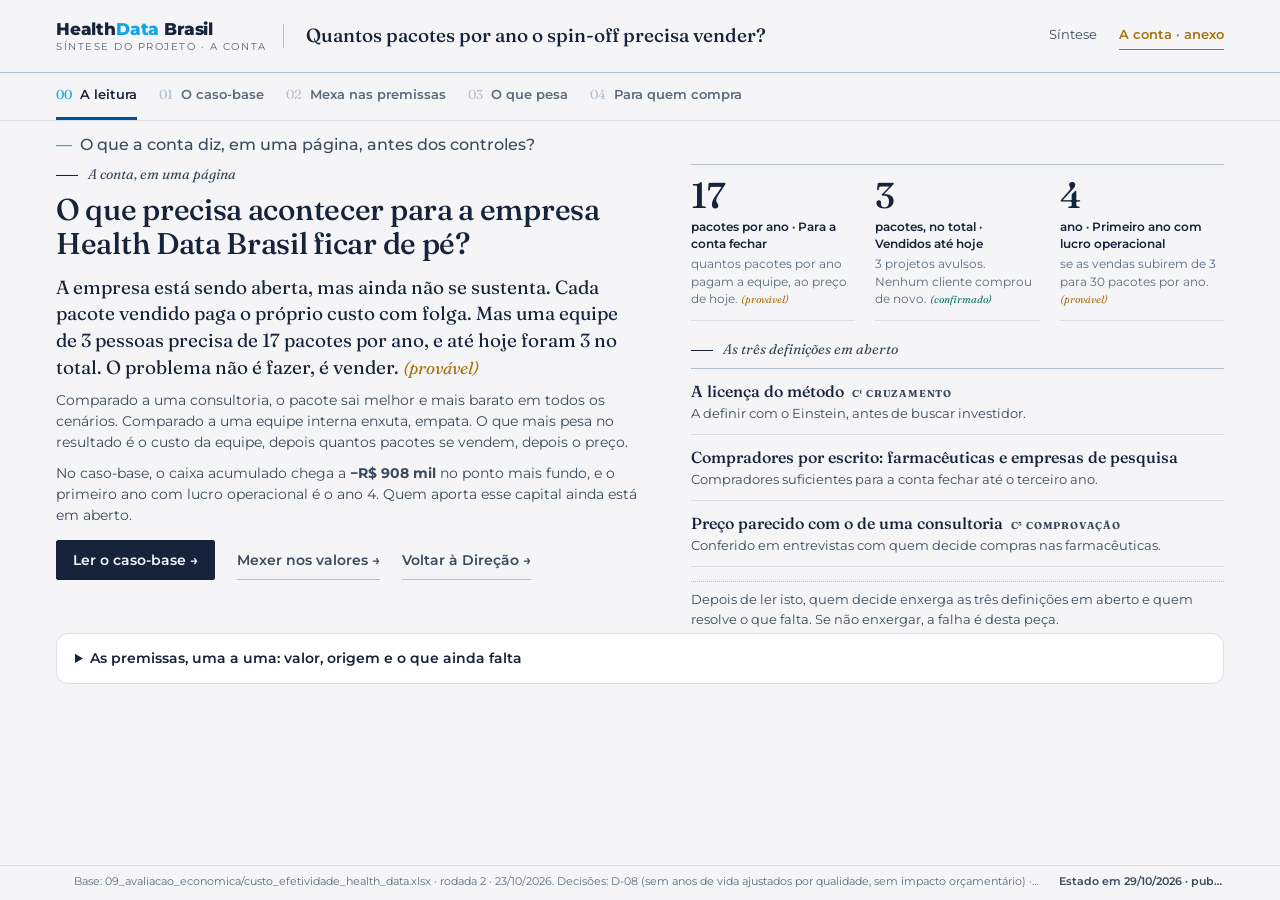
==== commit 1d28eb8e: "Publicação 19: O tempo na ordem da 02 Na Abertura, a régua do quanto passou à mesma ordem da aba Sis" ====
--- a/caso-economico/index.html
+++ b/caso-economico/index.html
@@ -248,7 +248,7 @@
 
 <script src="../js/data.js"></script>
 <script src="../js/convergencia.js"></script>
-<script id="caso-json" type="application/json">/*CASO_JSON*/{"rodada": 2, "atualizado": "2026-10-23", "fonte": "09_avaliacao_economica/custo_efetividade_health_data.xlsx", "decisoes": ["D-08 (sem QALY, sem impacto orçamentário)", "D-12 (spin-off)", "D-13 (premissas declaradas)"], "caso_base": {"volumes": [3, 6, 12, 20, 30], "preco": 35000, "custo_variavel": 4500, "equipe": 504000, "infra": 12000, "custo_fixo": 516000, "investimento": 0, "royalty": 0, "taxa": 0.25, "selic": 0.14, "impostos": 0.34, "preco_piso": 20000, "preco_teto": 50000, "pacotes_vendidos": 3, "fte_extra": 168000, "mrr_go": 150000}, "projecao": {"volume": [3, 6, 12, 20, 30], "preco": [35000, 35000, 35000, 35000, 35000], "receita": [105000, 210000, 420000, 700000, 1050000], "royalty": [0, 0, 0, 0, 0], "custo_variavel": [13500, 27000, 54000, 90000, 135000], "margem_bruta": [91500, 183000, 366000, 610000, 915000], "custo_fixo": [516000, 516000, 516000, 516000, 516000], "ebitda": [-424500, -333000, -150000, 94000, 399000], "amortizacao": [0, 0, 0, 0, 0], "ebit": [-424500, -333000, -150000, 94000, 399000], "impostos": [0, 0, 0, 31960, 135660], "lucro_liquido": [-424500, -333000, -150000, 62040, 263340], "fluxo": [-424500, -333000, -150000, 62040, 263340], "acumulado": [-424500, -757500, -907500, -845460, -582120], "investimento": 0, "vpl": -517817.16, "tir": "sem TIR positiva (soma dos fluxos negativa em 5 anos)", "payback": "> 5 anos", "ano_primeiro_lucro": 4, "caixa_minimo": -907500, "veredito": "INVIAVEL"}, "cenarios": [{"nome": "Caso-base (D-13)", "mult_volume": 1, "preco": 35000, "custo_variavel": 4500, "custo_fixo": 516000, "royalty": 0, "taxa": 0.25, "fluxo": [-424500, -333000, -150000, 62040, 263340], "vpl": -517817.16, "delta": 0}, {"nome": "Volume -50%", "mult_volume": 0.5, "preco": 35000, "custo_variavel": 4500, "custo_fixo": 516000, "royalty": 0, "taxa": 0.25, "fluxo": [-470250, -424500, -333000, -211000, -58500], "vpl": -923970.88, "delta": -406153.72}, {"nome": "Volume +50%", "mult_volume": 1.5, "preco": 35000, "custo_variavel": 4500, "custo_fixo": 516000, "royalty": 0, "taxa": 0.25, "fluxo": [-378750, -241500, 21780, 263340, 565290], "vpl": -153310.35, "delta": 364506.82}, {"nome": "Preco piso (P01)", "mult_volume": 1, "preco": 20000, "custo_variavel": 4500, "custo_fixo": 516000, "royalty": 0, "taxa": 0.25, "fluxo": [-469500, -423000, -330000, -206000, -51000], "vpl": -916369.28, "delta": -398552.12}, {"nome": "Preco teto (P02)", "mult_volume": 1, "preco": 50000, "custo_variavel": 4500, "custo_fixo": 516000, "royalty": 0, "taxa": 0.25, "fluxo": [-379500, -243000, 19800, 260040, 560340], "vpl": -158857.8, "delta": 358959.36}, {"nome": "Custo por pacote x2", "mult_volume": 1, "preco": 35000, "custo_variavel": 9000, "custo_fixo": 516000, "royalty": 0, "taxa": 0.25, "fluxo": [-438000, -360000, -204000, 2640, 174240], "vpl": -627071.69, "delta": -109254.53}, {"nome": "+1 FTE comercial (P32)", "mult_volume": 1, "preco": 35000, "custo_variavel": 4500, "custo_fixo": 684000, "royalty": 0, "taxa": 0.25, "fluxo": [-592500, -501000, -318000, -74000, 152460], "vpl": -937808.31, "delta": -419991.14}, {"nome": "Equipe 2 FTE (fundador sai)", "mult_volume": 1, "preco": 35000, "custo_variavel": 4500, "custo_fixo": 348000, "royalty": 0, "taxa": 0.25, "fluxo": [-256500, -165000, 11880, 172920, 374220], "vpl": -111265.0, "delta": 406552.17}, {"nome": "Royalty Einstein 5%", "mult_volume": 1, "preco": 35000, "custo_variavel": 4500, "custo_fixo": 516000, "royalty": 0.05, "taxa": 0.25, "fluxo": [-429750, -343500, -171000, 38940, 228690], "vpl": -560305.04, "delta": -42487.87}, {"nome": "Royalty Einstein 10%", "mult_volume": 1, "preco": 35000, "custo_variavel": 4500, "custo_fixo": 516000, "royalty": 0.1, "taxa": 0.25, "fluxo": [-435000, -354000, -192000, 15840, 194040], "vpl": -602792.91, "delta": -84975.74}, {"nome": "Taxa = Selic (P19)", "mult_volume": 1, "preco": 35000, "custo_variavel": 4500, "custo_fixo": 516000, "royalty": 0, "taxa": 0.1425, "fluxo": [-424500, -333000, -150000, 62040, 263340], "vpl": -555555.82, "delta": -37738.65}, {"nome": "Taxa 35%", "mult_volume": 1, "preco": 35000, "custo_variavel": 4500, "custo_fixo": 516000, "royalty": 0, "taxa": 0.35, "fluxo": [-424500, -333000, -150000, 62040, 263340], "vpl": -480720.16, "delta": 37097.0}, {"nome": "Combinado pessimista", "mult_volume": 0.5, "preco": 20000, "custo_variavel": 4500, "custo_fixo": 684000, "royalty": 0.05, "taxa": 0.25, "fluxo": [-662250, -640500, -597000, -539000, -466500], "vpl": -1619021.12, "delta": -1101203.96}, {"nome": "Combinado otimista", "mult_volume": 1.5, "preco": 50000, "custo_variavel": 4500, "custo_fixo": 516000, "royalty": 0, "taxa": 0.25, "fluxo": [-311250, -106500, 199980, 560340, 1010790], "vpl": 345960.69, "delta": 863777.86}], "tornado": [{"premissa": "Volume (P17, P27-P30)", "variacao": "-50% / +50%", "vpl_baixo": -923970.88, "vpl_alto": -153310.35, "amplitude": 770660.53, "rank": 2}, {"premissa": "Preco do pacote (P26)", "variacao": "R$20 mil / R$50 mil", "vpl_baixo": -916369.28, "vpl_alto": -158857.8, "amplitude": 757511.48, "rank": 3}, {"premissa": "Custo por pacote (P10)", "variacao": "x2 / base", "vpl_baixo": -627071.69, "vpl_alto": -517817.16, "amplitude": 109254.53, "rank": 4}, {"premissa": "Equipe (P13)", "variacao": "+1 FTE / 2 FTE", "vpl_baixo": -937808.31, "vpl_alto": -111265.0, "amplitude": 826543.31, "rank": 1}, {"premissa": "Royalty Einstein (P31)", "variacao": "10% / 0%", "vpl_baixo": -602792.91, "vpl_alto": -517817.16, "amplitude": 84975.74, "rank": 5}, {"premissa": "Taxa de desconto (P20)", "variacao": "35% / Selic", "vpl_baixo": -480720.16, "vpl_alto": -555555.82, "amplitude": 74835.66, "rank": 6}], "limiar": {"precos": [20000, 35000, 50000], "custo_fixo": [{"nivel": 250000, "pacotes": [17, 9, 6]}, {"nivel": 500000, "pacotes": [33, 17, 11]}, {"nivel": 1000000, "pacotes": [65, 33, 22]}, {"nivel": 2000000, "pacotes": [130, 66, 44]}, {"nivel": 516000, "pacotes": [34, 17, 12]}], "mrr_go": [90, 52, 36], "taxas": [0.1425, 0.25, 0.35], "investimento": [{"nivel": 2000000, "pacotes": [20, 25, 30]}, {"nivel": 3000000, "pacotes": [29, 37, 45]}, {"nivel": 4000000, "pacotes": [39, 49, 60]}]}, "custo_por_coorte": [{"comparador": "Equipe interna - piso", "custo": 20000, "semanas": 2, "semanas_poupadas": 1.99, "incr_piso": 0, "rcei_piso": 0, "resultado_piso": "DOMINANTE (custa igual ou menos e e mais rapido)", "incr_teto": 30000, "rcei_teto": 15062.76, "resultado_teto": "TRADE-OFF: 15.063 R$ por semana poupada", "preco_teto_30": 14000, "preco_teto_50": 10000}, {"comparador": "Equipe interna - teto", "custo": 120000, "semanas": 8, "semanas_poupadas": 7.99, "incr_piso": -100000, "rcei_piso": -12513.03, "resultado_piso": "DOMINANTE (custa igual ou menos e e mais rapido)", "incr_teto": -70000, "rcei_teto": -8759.12, "resultado_teto": "DOMINANTE (custa igual ou menos e e mais rapido)", "preco_teto_30": 84000, "preco_teto_50": 60000}, {"comparador": "Consultoria - piso", "custo": 50000, "semanas": 2, "semanas_poupadas": 1.99, "incr_piso": -30000, "rcei_piso": -15062.76, "resultado_piso": "DOMINANTE (custa igual ou menos e e mais rapido)", "incr_teto": 0, "rcei_teto": 0, "resultado_teto": "DOMINANTE (custa igual ou menos e e mais rapido)", "preco_teto_30": 35000, "preco_teto_50": 25000}, {"comparador": "Consultoria - teto", "custo": 500000, "semanas": 8, "semanas_poupadas": 7.99, "incr_piso": -480000, "rcei_piso": -60062.57, "resultado_piso": "DOMINANTE (custa igual ou menos e e mais rapido)", "incr_teto": -450000, "rcei_teto": -56308.65, "resultado_teto": "DOMINANTE (custa igual ou menos e e mais rapido)", "preco_teto_30": 350000, "preco_teto_50": 250000}], "premissas": [{"id": "P01", "premissa": "Preco do pacote de analise HDB - piso", "valor": 20000, "unidade": "R$/pacote", "status_marcador": "🗣️", "status": "hipótese", "camada": "A", "fonte": "06_modelo_negocio/REVENUE STREAMS 💰.md (Berg, 17/09)", "derivacao": "faixa dos 3 contratos pontuais; contratos nao vistos em documento", "lacuna": "L-01"}, {"id": "P02", "premissa": "Preco do pacote de analise HDB - teto", "valor": 50000, "unidade": "R$/pacote", "status_marcador": "🗣️", "status": "hipótese", "camada": "A", "fonte": "idem", "derivacao": "idem", "lacuna": "L-01"}, {"id": "P03", "premissa": "Tempo de geracao da coorte pelo HDB, com linkage", "valor": 20, "unidade": "minutos", "status_marcador": "🗣️", "status": "hipótese", "camada": "B", "fonte": "01_evidencias/ficha_diagnostico_fase1.md l. 64", "derivacao": "maquina local de 32 GB; e a geracao da coorte, nao a entrega do pacote", "lacuna": "L-07"}, {"id": "P04", "premissa": "Tempo de montagem manual da base - piso", "valor": 2, "unidade": "semanas", "status_marcador": "⚠️", "status": "hipótese", "camada": "A", "fonte": "02_analise_biodesign/solucao_existente.md l. 217", "derivacao": "'sem referencia padronizada'; saida de IA", "lacuna": "L-03"}, {"id": "P05", "premissa": "Tempo de montagem manual da base - teto", "valor": 8, "unidade": "semanas", "status_marcador": "⚠️", "status": "hipótese", "camada": "A", "fonte": "idem", "derivacao": "idem", "lacuna": "L-03"}, {"id": "P06", "premissa": "Custo de equipe interna por projeto - piso", "valor": 20000, "unidade": "R$/projeto", "status_marcador": "⚠️", "status": "hipótese", "camada": "A", "fonte": "solucao_existente.md l. 234", "derivacao": "2-8 semanas x 1-3 analistas x R$8-20 mil/mes; saida de IA", "lacuna": "L-03"}, {"id": "P07", "premissa": "Custo de equipe interna por projeto - teto", "valor": 120000, "unidade": "R$/projeto", "status_marcador": "⚠️", "status": "hipótese", "camada": "A", "fonte": "idem", "derivacao": "idem", "lacuna": "L-03"}, {"id": "P08", "premissa": "Custo de consultoria externa por projeto - piso", "valor": 50000, "unidade": "R$/projeto", "status_marcador": "⚠️", "status": "hipótese", "camada": "A", "fonte": "solucao_existente.md l. 235", "derivacao": "saida de IA", "lacuna": "L-03"}, {"id": "P09", "premissa": "Custo de consultoria externa por projeto - teto", "valor": 500000, "unidade": "R$/projeto", "status_marcador": "⚠️", "status": "hipótese", "camada": "A", "fonte": "idem", "derivacao": "'500 mil+'; o teto real e maior", "lacuna": "L-03"}, {"id": "P10", "premissa": "Custo variavel de entrega por pacote (HDB)", "valor": 4500, "unidade": "R$/pacote", "status_marcador": "⚠️ declarado (D-13)", "status": "declarada", "camada": "A", "fonte": "solucao_existente.md l. 234 (faixa salarial de analista)", "derivacao": "40 h de analista a R$87,50/h (meio da faixa R$8-20 mil/mes / 160 h) = R$3.500 + 8 h de revisao clinica a R$125/h (topo da faixa) = R$1.000; infra marginal ~0 (processamento local). Hora medica real provavelmente maior", "lacuna": "L-02: quantas horas de analista e de revisao clinica cada pacote consome?"}, {"id": "P11", "premissa": "Custo variavel usado na analise de limiar", "valor": 4500, "unidade": "R$/pacote", "status_marcador": "⚠️ declarado (D-13)", "status": "declarada", "camada": "A", "fonte": 0, "derivacao": "na rodada 1 era zero declarado (limite inferior); agora usa P10", "lacuna": "L-02"}, {"id": "P12", "premissa": "Custo operacional atual (infra local)", "valor": 12000, "unidade": "R$/ano", "status_marcador": "🗣️", "status": "hipótese", "camada": "B", "fonte": "06_modelo_negocio/COST STRUCTURE 🏷️.md (Joao, 17/09)", "derivacao": "~R$1.000/mes x 12; nuvem bloqueada de proposito", "lacuna": "L-05"}, {"id": "P13", "premissa": "Custo anual de equipe do spin-off", "valor": 504000, "unidade": "R$/ano", "status_marcador": "⚠️ declarado (D-13)", "status": "declarada", "camada": "A", "fonte": "solucao_existente.md l. 234 (faixa salarial)", "derivacao": "3 FTE (os 3 fundadores) x R$14.000/mes (meio da faixa R$8-20 mil) x 12; pro-labore, sem encargos CLT; nao inclui comercial nem juridico (ver P32); se um fundador sair do pais, FTE cai", "lacuna": "L-04: qual a dedicacao e a remuneracao de cada fundador?"}, {"id": "P14", "premissa": "Investimento ja feito no app", "valor": null, "unidade": "R$", "status_marcador": "⚪", "status": "aberta", "camada": "B", "fonte": "-", "derivacao": "custo afundado: nao entra no fluxo de caixa", "lacuna": "L-05"}, {"id": "P15", "premissa": "Investimento para abrir self-service e nuvem", "valor": 0, "unidade": "R$", "status_marcador": "⚠️ zero declarado (D-13)", "status": "declarada", "camada": "A", "fonte": "06_modelo_negocio/COST STRUCTURE 🏷️.md", "derivacao": "no horizonte de 5 anos o spin-off mantem o modelo de pacote e a nuvem bloqueada; abrir self-service vira decisao futura, com caso proprio", "lacuna": "L-05"}, {"id": "P16", "premissa": "Pacotes vendidos ate hoje", "valor": 3, "unidade": "pacotes (total)", "status_marcador": "🗣️", "status": "hipótese", "camada": "B", "fonte": "REVENUE STREAMS 💰.md", "derivacao": "periodo dos 3 contratos nao informado", "lacuna": "L-09"}, {"id": "P17", "premissa": "Volume de pacotes - ano 1", "valor": 3, "unidade": "pacotes/ano", "status_marcador": "⚠️ declarado (D-13)", "status": "declarada", "camada": "A", "fonte": "P16", "derivacao": "mantem o ritmo dos 3 contratos, supondo que ocorreram em ~1 ano (periodo ⚪)", "lacuna": "L-09: quantos pacotes/ano sao realistas nos anos 1 a 3?"}, {"id": "P18", "premissa": "Preco recorrente (assinatura)", "valor": null, "unidade": "R$/ano", "status_marcador": "⚪", "status": "aberta", "camada": "B", "fonte": "-", "derivacao": "fora do caso-base: o spin-off vende por pacote (P26)", "lacuna": "L-01"}, {"id": "P19", "premissa": "Selic meta", "valor": 0.14, "unidade": "a.a.", "status_marcador": "⚠️", "status": "hipótese", "camada": "B", "fonte": "imprensa (Renova Invest, O Povo, 2026); confirmar no BCB", "derivacao": "componente livre de risco da taxa de desconto", "lacuna": "-"}, {"id": "P20", "premissa": "Taxa de desconto, caso-base", "valor": 0.25, "unidade": "a.a.", "status_marcador": "⚠️ declarado (D-13)", "status": "declarada", "camada": "B", "fonte": "P19 + premio de risco", "derivacao": "Selic 14,25% + 10,75 p.p. de premio para empresa sem receita recorrente, arredondado a 25%. Sem fonte para o premio; 14,25% e 35% em Cenarios", "lacuna": "-"}, {"id": "P21", "premissa": "Aliquota de impostos sobre o lucro", "valor": 0.34, "unidade": null, "status_marcador": "✅", "status": "fechada", "camada": "B", "fonte": "custo_efetividade/Method/biodesign_projecao_financeira_methodology.md §3.1", "derivacao": "IRPJ 15% + adicional 10% + CSLL 9%; sem compensacao de prejuizo (conservador); Simples nao avaliado", "lacuna": "-"}, {"id": "P22", "premissa": "Criterio 'Go' de receita recorrente (MRR)", "valor": 150000, "unidade": "R$/mes", "status_marcador": "⚠️", "status": "hipótese", "camada": "B", "fonte": "solucao_existente.md l. 602", "derivacao": "saida de IA; junto com 5+ clientes e NPS > 50", "lacuna": "-"}, {"id": "P23", "premissa": "Investimento de referencia para MVP - piso", "valor": 2000000, "unidade": "R$", "status_marcador": "⚠️", "status": "hipótese", "camada": "B", "fonte": "solucao_existente.md l. 559", "derivacao": "saida de IA; o HDB ja tem app; so nivel de teste", "lacuna": "L-05"}, {"id": "P24", "premissa": "Investimento de referencia para MVP - teto", "valor": 4000000, "unidade": "R$", "status_marcador": "⚠️", "status": "hipótese", "camada": "B", "fonte": "idem", "derivacao": "idem", "lacuna": "L-05"}, {"id": "P25", "premissa": "Tracao minima para 'Go'", "valor": 1, "unidade": "cliente pagante ou LOI", "status_marcador": "🔵", "status": "fechada", "camada": "B", "fonte": "Roteiro Sprint 20 Dias, atividade 3.3", "derivacao": null, "lacuna": "-"}, {"id": "P26", "premissa": "Preco do pacote, caso-base da projecao", "valor": 35000, "unidade": "R$/pacote", "status_marcador": "⚠️ declarado (D-13)", "status": "declarada", "camada": "A", "fonte": "P01-P02 e Custo_Por_Coorte!L8", "derivacao": "meio da faixa dos 3 contratos; coincide com o preco-teto contra a consultoria-piso deixando 30% da economia ao comprador", "lacuna": "L-01"}, {"id": "P27", "premissa": "Volume de pacotes - ano 2", "valor": 6, "unidade": "pacotes/ano", "status_marcador": "⚠️ declarado (D-13)", "status": "declarada", "camada": "A", "fonte": "-", "derivacao": "dobra o ano 1", "lacuna": "L-09"}, {"id": "P28", "premissa": "Volume de pacotes - ano 3", "valor": 12, "unidade": "pacotes/ano", "status_marcador": "⚠️ declarado (D-13)", "status": "declarada", "camada": "A", "fonte": "-", "derivacao": "dobra o ano 2", "lacuna": "L-09"}, {"id": "P29", "premissa": "Volume de pacotes - ano 4", "valor": 20, "unidade": "pacotes/ano", "status_marcador": "⚠️ declarado (D-13)", "status": "declarada", "camada": "A", "fonte": "-", "derivacao": "+67%", "lacuna": "L-09"}, {"id": "P30", "premissa": "Volume de pacotes - ano 5", "valor": 30, "unidade": "pacotes/ano", "status_marcador": "⚠️ declarado (D-13)", "status": "declarada", "camada": "A", "fonte": "need_mercado_20261023 §2.1", "derivacao": "+50%; receita do ano 5 (R$1,05 mi) fica abaixo de ~0,5% do proxy de mercado Brasil (USD 40-80 mi/ano, a R$5/USD ilustrativo)", "lacuna": "L-09, L-16"}, {"id": "P31", "premissa": "Royalty / licenca ao Einstein (% da receita)", "valor": 0, "unidade": "%", "status_marcador": "⚠️ zero declarado (D-13)", "status": "declarada", "camada": "A", "fonte": "-", "derivacao": "licenca do IP ainda nao negociada; 5% e 10% em Cenarios", "lacuna": "L-06, L-10"}, {"id": "P32", "premissa": "Custo de 1 FTE comercial adicional", "valor": 168000, "unidade": "R$/ano", "status_marcador": "⚠️ derivado", "status": "declarada", "camada": "B", "fonte": "solucao_existente.md l. 234", "derivacao": "1 x R$14.000/mes x 12; so entra em Cenarios", "lacuna": "L-04"}], "versao": {"numero": 18, "data": "2026-10-29", "titulo": "O tempo como métrica"}}/*FIM_CASO_JSON*/</script>
+<script id="caso-json" type="application/json">/*CASO_JSON*/{"rodada": 2, "atualizado": "2026-10-23", "fonte": "09_avaliacao_economica/custo_efetividade_health_data.xlsx", "decisoes": ["D-08 (sem QALY, sem impacto orçamentário)", "D-12 (spin-off)", "D-13 (premissas declaradas)"], "caso_base": {"volumes": [3, 6, 12, 20, 30], "preco": 35000, "custo_variavel": 4500, "equipe": 504000, "infra": 12000, "custo_fixo": 516000, "investimento": 0, "royalty": 0, "taxa": 0.25, "selic": 0.14, "impostos": 0.34, "preco_piso": 20000, "preco_teto": 50000, "pacotes_vendidos": 3, "fte_extra": 168000, "mrr_go": 150000}, "projecao": {"volume": [3, 6, 12, 20, 30], "preco": [35000, 35000, 35000, 35000, 35000], "receita": [105000, 210000, 420000, 700000, 1050000], "royalty": [0, 0, 0, 0, 0], "custo_variavel": [13500, 27000, 54000, 90000, 135000], "margem_bruta": [91500, 183000, 366000, 610000, 915000], "custo_fixo": [516000, 516000, 516000, 516000, 516000], "ebitda": [-424500, -333000, -150000, 94000, 399000], "amortizacao": [0, 0, 0, 0, 0], "ebit": [-424500, -333000, -150000, 94000, 399000], "impostos": [0, 0, 0, 31960, 135660], "lucro_liquido": [-424500, -333000, -150000, 62040, 263340], "fluxo": [-424500, -333000, -150000, 62040, 263340], "acumulado": [-424500, -757500, -907500, -845460, -582120], "investimento": 0, "vpl": -517817.16, "tir": "sem TIR positiva (soma dos fluxos negativa em 5 anos)", "payback": "> 5 anos", "ano_primeiro_lucro": 4, "caixa_minimo": -907500, "veredito": "INVIAVEL"}, "cenarios": [{"nome": "Caso-base (D-13)", "mult_volume": 1, "preco": 35000, "custo_variavel": 4500, "custo_fixo": 516000, "royalty": 0, "taxa": 0.25, "fluxo": [-424500, -333000, -150000, 62040, 263340], "vpl": -517817.16, "delta": 0}, {"nome": "Volume -50%", "mult_volume": 0.5, "preco": 35000, "custo_variavel": 4500, "custo_fixo": 516000, "royalty": 0, "taxa": 0.25, "fluxo": [-470250, -424500, -333000, -211000, -58500], "vpl": -923970.88, "delta": -406153.72}, {"nome": "Volume +50%", "mult_volume": 1.5, "preco": 35000, "custo_variavel": 4500, "custo_fixo": 516000, "royalty": 0, "taxa": 0.25, "fluxo": [-378750, -241500, 21780, 263340, 565290], "vpl": -153310.35, "delta": 364506.82}, {"nome": "Preco piso (P01)", "mult_volume": 1, "preco": 20000, "custo_variavel": 4500, "custo_fixo": 516000, "royalty": 0, "taxa": 0.25, "fluxo": [-469500, -423000, -330000, -206000, -51000], "vpl": -916369.28, "delta": -398552.12}, {"nome": "Preco teto (P02)", "mult_volume": 1, "preco": 50000, "custo_variavel": 4500, "custo_fixo": 516000, "royalty": 0, "taxa": 0.25, "fluxo": [-379500, -243000, 19800, 260040, 560340], "vpl": -158857.8, "delta": 358959.36}, {"nome": "Custo por pacote x2", "mult_volume": 1, "preco": 35000, "custo_variavel": 9000, "custo_fixo": 516000, "royalty": 0, "taxa": 0.25, "fluxo": [-438000, -360000, -204000, 2640, 174240], "vpl": -627071.69, "delta": -109254.53}, {"nome": "+1 FTE comercial (P32)", "mult_volume": 1, "preco": 35000, "custo_variavel": 4500, "custo_fixo": 684000, "royalty": 0, "taxa": 0.25, "fluxo": [-592500, -501000, -318000, -74000, 152460], "vpl": -937808.31, "delta": -419991.14}, {"nome": "Equipe 2 FTE (fundador sai)", "mult_volume": 1, "preco": 35000, "custo_variavel": 4500, "custo_fixo": 348000, "royalty": 0, "taxa": 0.25, "fluxo": [-256500, -165000, 11880, 172920, 374220], "vpl": -111265.0, "delta": 406552.17}, {"nome": "Royalty Einstein 5%", "mult_volume": 1, "preco": 35000, "custo_variavel": 4500, "custo_fixo": 516000, "royalty": 0.05, "taxa": 0.25, "fluxo": [-429750, -343500, -171000, 38940, 228690], "vpl": -560305.04, "delta": -42487.87}, {"nome": "Royalty Einstein 10%", "mult_volume": 1, "preco": 35000, "custo_variavel": 4500, "custo_fixo": 516000, "royalty": 0.1, "taxa": 0.25, "fluxo": [-435000, -354000, -192000, 15840, 194040], "vpl": -602792.91, "delta": -84975.74}, {"nome": "Taxa = Selic (P19)", "mult_volume": 1, "preco": 35000, "custo_variavel": 4500, "custo_fixo": 516000, "royalty": 0, "taxa": 0.1425, "fluxo": [-424500, -333000, -150000, 62040, 263340], "vpl": -555555.82, "delta": -37738.65}, {"nome": "Taxa 35%", "mult_volume": 1, "preco": 35000, "custo_variavel": 4500, "custo_fixo": 516000, "royalty": 0, "taxa": 0.35, "fluxo": [-424500, -333000, -150000, 62040, 263340], "vpl": -480720.16, "delta": 37097.0}, {"nome": "Combinado pessimista", "mult_volume": 0.5, "preco": 20000, "custo_variavel": 4500, "custo_fixo": 684000, "royalty": 0.05, "taxa": 0.25, "fluxo": [-662250, -640500, -597000, -539000, -466500], "vpl": -1619021.12, "delta": -1101203.96}, {"nome": "Combinado otimista", "mult_volume": 1.5, "preco": 50000, "custo_variavel": 4500, "custo_fixo": 516000, "royalty": 0, "taxa": 0.25, "fluxo": [-311250, -106500, 199980, 560340, 1010790], "vpl": 345960.69, "delta": 863777.86}], "tornado": [{"premissa": "Volume (P17, P27-P30)", "variacao": "-50% / +50%", "vpl_baixo": -923970.88, "vpl_alto": -153310.35, "amplitude": 770660.53, "rank": 2}, {"premissa": "Preco do pacote (P26)", "variacao": "R$20 mil / R$50 mil", "vpl_baixo": -916369.28, "vpl_alto": -158857.8, "amplitude": 757511.48, "rank": 3}, {"premissa": "Custo por pacote (P10)", "variacao": "x2 / base", "vpl_baixo": -627071.69, "vpl_alto": -517817.16, "amplitude": 109254.53, "rank": 4}, {"premissa": "Equipe (P13)", "variacao": "+1 FTE / 2 FTE", "vpl_baixo": -937808.31, "vpl_alto": -111265.0, "amplitude": 826543.31, "rank": 1}, {"premissa": "Royalty Einstein (P31)", "variacao": "10% / 0%", "vpl_baixo": -602792.91, "vpl_alto": -517817.16, "amplitude": 84975.74, "rank": 5}, {"premissa": "Taxa de desconto (P20)", "variacao": "35% / Selic", "vpl_baixo": -480720.16, "vpl_alto": -555555.82, "amplitude": 74835.66, "rank": 6}], "limiar": {"precos": [20000, 35000, 50000], "custo_fixo": [{"nivel": 250000, "pacotes": [17, 9, 6]}, {"nivel": 500000, "pacotes": [33, 17, 11]}, {"nivel": 1000000, "pacotes": [65, 33, 22]}, {"nivel": 2000000, "pacotes": [130, 66, 44]}, {"nivel": 516000, "pacotes": [34, 17, 12]}], "mrr_go": [90, 52, 36], "taxas": [0.1425, 0.25, 0.35], "investimento": [{"nivel": 2000000, "pacotes": [20, 25, 30]}, {"nivel": 3000000, "pacotes": [29, 37, 45]}, {"nivel": 4000000, "pacotes": [39, 49, 60]}]}, "custo_por_coorte": [{"comparador": "Equipe interna - piso", "custo": 20000, "semanas": 2, "semanas_poupadas": 1.99, "incr_piso": 0, "rcei_piso": 0, "resultado_piso": "DOMINANTE (custa igual ou menos e e mais rapido)", "incr_teto": 30000, "rcei_teto": 15062.76, "resultado_teto": "TRADE-OFF: 15.063 R$ por semana poupada", "preco_teto_30": 14000, "preco_teto_50": 10000}, {"comparador": "Equipe interna - teto", "custo": 120000, "semanas": 8, "semanas_poupadas": 7.99, "incr_piso": -100000, "rcei_piso": -12513.03, "resultado_piso": "DOMINANTE (custa igual ou menos e e mais rapido)", "incr_teto": -70000, "rcei_teto": -8759.12, "resultado_teto": "DOMINANTE (custa igual ou menos e e mais rapido)", "preco_teto_30": 84000, "preco_teto_50": 60000}, {"comparador": "Consultoria - piso", "custo": 50000, "semanas": 2, "semanas_poupadas": 1.99, "incr_piso": -30000, "rcei_piso": -15062.76, "resultado_piso": "DOMINANTE (custa igual ou menos e e mais rapido)", "incr_teto": 0, "rcei_teto": 0, "resultado_teto": "DOMINANTE (custa igual ou menos e e mais rapido)", "preco_teto_30": 35000, "preco_teto_50": 25000}, {"comparador": "Consultoria - teto", "custo": 500000, "semanas": 8, "semanas_poupadas": 7.99, "incr_piso": -480000, "rcei_piso": -60062.57, "resultado_piso": "DOMINANTE (custa igual ou menos e e mais rapido)", "incr_teto": -450000, "rcei_teto": -56308.65, "resultado_teto": "DOMINANTE (custa igual ou menos e e mais rapido)", "preco_teto_30": 350000, "preco_teto_50": 250000}], "premissas": [{"id": "P01", "premissa": "Preco do pacote de analise HDB - piso", "valor": 20000, "unidade": "R$/pacote", "status_marcador": "🗣️", "status": "hipótese", "camada": "A", "fonte": "06_modelo_negocio/REVENUE STREAMS 💰.md (Berg, 17/09)", "derivacao": "faixa dos 3 contratos pontuais; contratos nao vistos em documento", "lacuna": "L-01"}, {"id": "P02", "premissa": "Preco do pacote de analise HDB - teto", "valor": 50000, "unidade": "R$/pacote", "status_marcador": "🗣️", "status": "hipótese", "camada": "A", "fonte": "idem", "derivacao": "idem", "lacuna": "L-01"}, {"id": "P03", "premissa": "Tempo de geracao da coorte pelo HDB, com linkage", "valor": 20, "unidade": "minutos", "status_marcador": "🗣️", "status": "hipótese", "camada": "B", "fonte": "01_evidencias/ficha_diagnostico_fase1.md l. 64", "derivacao": "maquina local de 32 GB; e a geracao da coorte, nao a entrega do pacote", "lacuna": "L-07"}, {"id": "P04", "premissa": "Tempo de montagem manual da base - piso", "valor": 2, "unidade": "semanas", "status_marcador": "⚠️", "status": "hipótese", "camada": "A", "fonte": "02_analise_biodesign/solucao_existente.md l. 217", "derivacao": "'sem referencia padronizada'; saida de IA", "lacuna": "L-03"}, {"id": "P05", "premissa": "Tempo de montagem manual da base - teto", "valor": 8, "unidade": "semanas", "status_marcador": "⚠️", "status": "hipótese", "camada": "A", "fonte": "idem", "derivacao": "idem", "lacuna": "L-03"}, {"id": "P06", "premissa": "Custo de equipe interna por projeto - piso", "valor": 20000, "unidade": "R$/projeto", "status_marcador": "⚠️", "status": "hipótese", "camada": "A", "fonte": "solucao_existente.md l. 234", "derivacao": "2-8 semanas x 1-3 analistas x R$8-20 mil/mes; saida de IA", "lacuna": "L-03"}, {"id": "P07", "premissa": "Custo de equipe interna por projeto - teto", "valor": 120000, "unidade": "R$/projeto", "status_marcador": "⚠️", "status": "hipótese", "camada": "A", "fonte": "idem", "derivacao": "idem", "lacuna": "L-03"}, {"id": "P08", "premissa": "Custo de consultoria externa por projeto - piso", "valor": 50000, "unidade": "R$/projeto", "status_marcador": "⚠️", "status": "hipótese", "camada": "A", "fonte": "solucao_existente.md l. 235", "derivacao": "saida de IA", "lacuna": "L-03"}, {"id": "P09", "premissa": "Custo de consultoria externa por projeto - teto", "valor": 500000, "unidade": "R$/projeto", "status_marcador": "⚠️", "status": "hipótese", "camada": "A", "fonte": "idem", "derivacao": "'500 mil+'; o teto real e maior", "lacuna": "L-03"}, {"id": "P10", "premissa": "Custo variavel de entrega por pacote (HDB)", "valor": 4500, "unidade": "R$/pacote", "status_marcador": "⚠️ declarado (D-13)", "status": "declarada", "camada": "A", "fonte": "solucao_existente.md l. 234 (faixa salarial de analista)", "derivacao": "40 h de analista a R$87,50/h (meio da faixa R$8-20 mil/mes / 160 h) = R$3.500 + 8 h de revisao clinica a R$125/h (topo da faixa) = R$1.000; infra marginal ~0 (processamento local). Hora medica real provavelmente maior", "lacuna": "L-02: quantas horas de analista e de revisao clinica cada pacote consome?"}, {"id": "P11", "premissa": "Custo variavel usado na analise de limiar", "valor": 4500, "unidade": "R$/pacote", "status_marcador": "⚠️ declarado (D-13)", "status": "declarada", "camada": "A", "fonte": 0, "derivacao": "na rodada 1 era zero declarado (limite inferior); agora usa P10", "lacuna": "L-02"}, {"id": "P12", "premissa": "Custo operacional atual (infra local)", "valor": 12000, "unidade": "R$/ano", "status_marcador": "🗣️", "status": "hipótese", "camada": "B", "fonte": "06_modelo_negocio/COST STRUCTURE 🏷️.md (Joao, 17/09)", "derivacao": "~R$1.000/mes x 12; nuvem bloqueada de proposito", "lacuna": "L-05"}, {"id": "P13", "premissa": "Custo anual de equipe do spin-off", "valor": 504000, "unidade": "R$/ano", "status_marcador": "⚠️ declarado (D-13)", "status": "declarada", "camada": "A", "fonte": "solucao_existente.md l. 234 (faixa salarial)", "derivacao": "3 FTE (os 3 fundadores) x R$14.000/mes (meio da faixa R$8-20 mil) x 12; pro-labore, sem encargos CLT; nao inclui comercial nem juridico (ver P32); se um fundador sair do pais, FTE cai", "lacuna": "L-04: qual a dedicacao e a remuneracao de cada fundador?"}, {"id": "P14", "premissa": "Investimento ja feito no app", "valor": null, "unidade": "R$", "status_marcador": "⚪", "status": "aberta", "camada": "B", "fonte": "-", "derivacao": "custo afundado: nao entra no fluxo de caixa", "lacuna": "L-05"}, {"id": "P15", "premissa": "Investimento para abrir self-service e nuvem", "valor": 0, "unidade": "R$", "status_marcador": "⚠️ zero declarado (D-13)", "status": "declarada", "camada": "A", "fonte": "06_modelo_negocio/COST STRUCTURE 🏷️.md", "derivacao": "no horizonte de 5 anos o spin-off mantem o modelo de pacote e a nuvem bloqueada; abrir self-service vira decisao futura, com caso proprio", "lacuna": "L-05"}, {"id": "P16", "premissa": "Pacotes vendidos ate hoje", "valor": 3, "unidade": "pacotes (total)", "status_marcador": "🗣️", "status": "hipótese", "camada": "B", "fonte": "REVENUE STREAMS 💰.md", "derivacao": "periodo dos 3 contratos nao informado", "lacuna": "L-09"}, {"id": "P17", "premissa": "Volume de pacotes - ano 1", "valor": 3, "unidade": "pacotes/ano", "status_marcador": "⚠️ declarado (D-13)", "status": "declarada", "camada": "A", "fonte": "P16", "derivacao": "mantem o ritmo dos 3 contratos, supondo que ocorreram em ~1 ano (periodo ⚪)", "lacuna": "L-09: quantos pacotes/ano sao realistas nos anos 1 a 3?"}, {"id": "P18", "premissa": "Preco recorrente (assinatura)", "valor": null, "unidade": "R$/ano", "status_marcador": "⚪", "status": "aberta", "camada": "B", "fonte": "-", "derivacao": "fora do caso-base: o spin-off vende por pacote (P26)", "lacuna": "L-01"}, {"id": "P19", "premissa": "Selic meta", "valor": 0.14, "unidade": "a.a.", "status_marcador": "⚠️", "status": "hipótese", "camada": "B", "fonte": "imprensa (Renova Invest, O Povo, 2026); confirmar no BCB", "derivacao": "componente livre de risco da taxa de desconto", "lacuna": "-"}, {"id": "P20", "premissa": "Taxa de desconto, caso-base", "valor": 0.25, "unidade": "a.a.", "status_marcador": "⚠️ declarado (D-13)", "status": "declarada", "camada": "B", "fonte": "P19 + premio de risco", "derivacao": "Selic 14,25% + 10,75 p.p. de premio para empresa sem receita recorrente, arredondado a 25%. Sem fonte para o premio; 14,25% e 35% em Cenarios", "lacuna": "-"}, {"id": "P21", "premissa": "Aliquota de impostos sobre o lucro", "valor": 0.34, "unidade": null, "status_marcador": "✅", "status": "fechada", "camada": "B", "fonte": "custo_efetividade/Method/biodesign_projecao_financeira_methodology.md §3.1", "derivacao": "IRPJ 15% + adicional 10% + CSLL 9%; sem compensacao de prejuizo (conservador); Simples nao avaliado", "lacuna": "-"}, {"id": "P22", "premissa": "Criterio 'Go' de receita recorrente (MRR)", "valor": 150000, "unidade": "R$/mes", "status_marcador": "⚠️", "status": "hipótese", "camada": "B", "fonte": "solucao_existente.md l. 602", "derivacao": "saida de IA; junto com 5+ clientes e NPS > 50", "lacuna": "-"}, {"id": "P23", "premissa": "Investimento de referencia para MVP - piso", "valor": 2000000, "unidade": "R$", "status_marcador": "⚠️", "status": "hipótese", "camada": "B", "fonte": "solucao_existente.md l. 559", "derivacao": "saida de IA; o HDB ja tem app; so nivel de teste", "lacuna": "L-05"}, {"id": "P24", "premissa": "Investimento de referencia para MVP - teto", "valor": 4000000, "unidade": "R$", "status_marcador": "⚠️", "status": "hipótese", "camada": "B", "fonte": "idem", "derivacao": "idem", "lacuna": "L-05"}, {"id": "P25", "premissa": "Tracao minima para 'Go'", "valor": 1, "unidade": "cliente pagante ou LOI", "status_marcador": "🔵", "status": "fechada", "camada": "B", "fonte": "Roteiro Sprint 20 Dias, atividade 3.3", "derivacao": null, "lacuna": "-"}, {"id": "P26", "premissa": "Preco do pacote, caso-base da projecao", "valor": 35000, "unidade": "R$/pacote", "status_marcador": "⚠️ declarado (D-13)", "status": "declarada", "camada": "A", "fonte": "P01-P02 e Custo_Por_Coorte!L8", "derivacao": "meio da faixa dos 3 contratos; coincide com o preco-teto contra a consultoria-piso deixando 30% da economia ao comprador", "lacuna": "L-01"}, {"id": "P27", "premissa": "Volume de pacotes - ano 2", "valor": 6, "unidade": "pacotes/ano", "status_marcador": "⚠️ declarado (D-13)", "status": "declarada", "camada": "A", "fonte": "-", "derivacao": "dobra o ano 1", "lacuna": "L-09"}, {"id": "P28", "premissa": "Volume de pacotes - ano 3", "valor": 12, "unidade": "pacotes/ano", "status_marcador": "⚠️ declarado (D-13)", "status": "declarada", "camada": "A", "fonte": "-", "derivacao": "dobra o ano 2", "lacuna": "L-09"}, {"id": "P29", "premissa": "Volume de pacotes - ano 4", "valor": 20, "unidade": "pacotes/ano", "status_marcador": "⚠️ declarado (D-13)", "status": "declarada", "camada": "A", "fonte": "-", "derivacao": "+67%", "lacuna": "L-09"}, {"id": "P30", "premissa": "Volume de pacotes - ano 5", "valor": 30, "unidade": "pacotes/ano", "status_marcador": "⚠️ declarado (D-13)", "status": "declarada", "camada": "A", "fonte": "need_mercado_20261023 §2.1", "derivacao": "+50%; receita do ano 5 (R$1,05 mi) fica abaixo de ~0,5% do proxy de mercado Brasil (USD 40-80 mi/ano, a R$5/USD ilustrativo)", "lacuna": "L-09, L-16"}, {"id": "P31", "premissa": "Royalty / licenca ao Einstein (% da receita)", "valor": 0, "unidade": "%", "status_marcador": "⚠️ zero declarado (D-13)", "status": "declarada", "camada": "A", "fonte": "-", "derivacao": "licenca do IP ainda nao negociada; 5% e 10% em Cenarios", "lacuna": "L-06, L-10"}, {"id": "P32", "premissa": "Custo de 1 FTE comercial adicional", "valor": 168000, "unidade": "R$/ano", "status_marcador": "⚠️ derivado", "status": "declarada", "camada": "B", "fonte": "solucao_existente.md l. 234", "derivacao": "1 x R$14.000/mes x 12; so entra em Cenarios", "lacuna": "L-04"}], "versao": {"numero": 19, "data": "2026-10-29", "titulo": "O tempo na ordem da 02"}}/*FIM_CASO_JSON*/</script>
 <script>
 (function () {
   "use strict";
